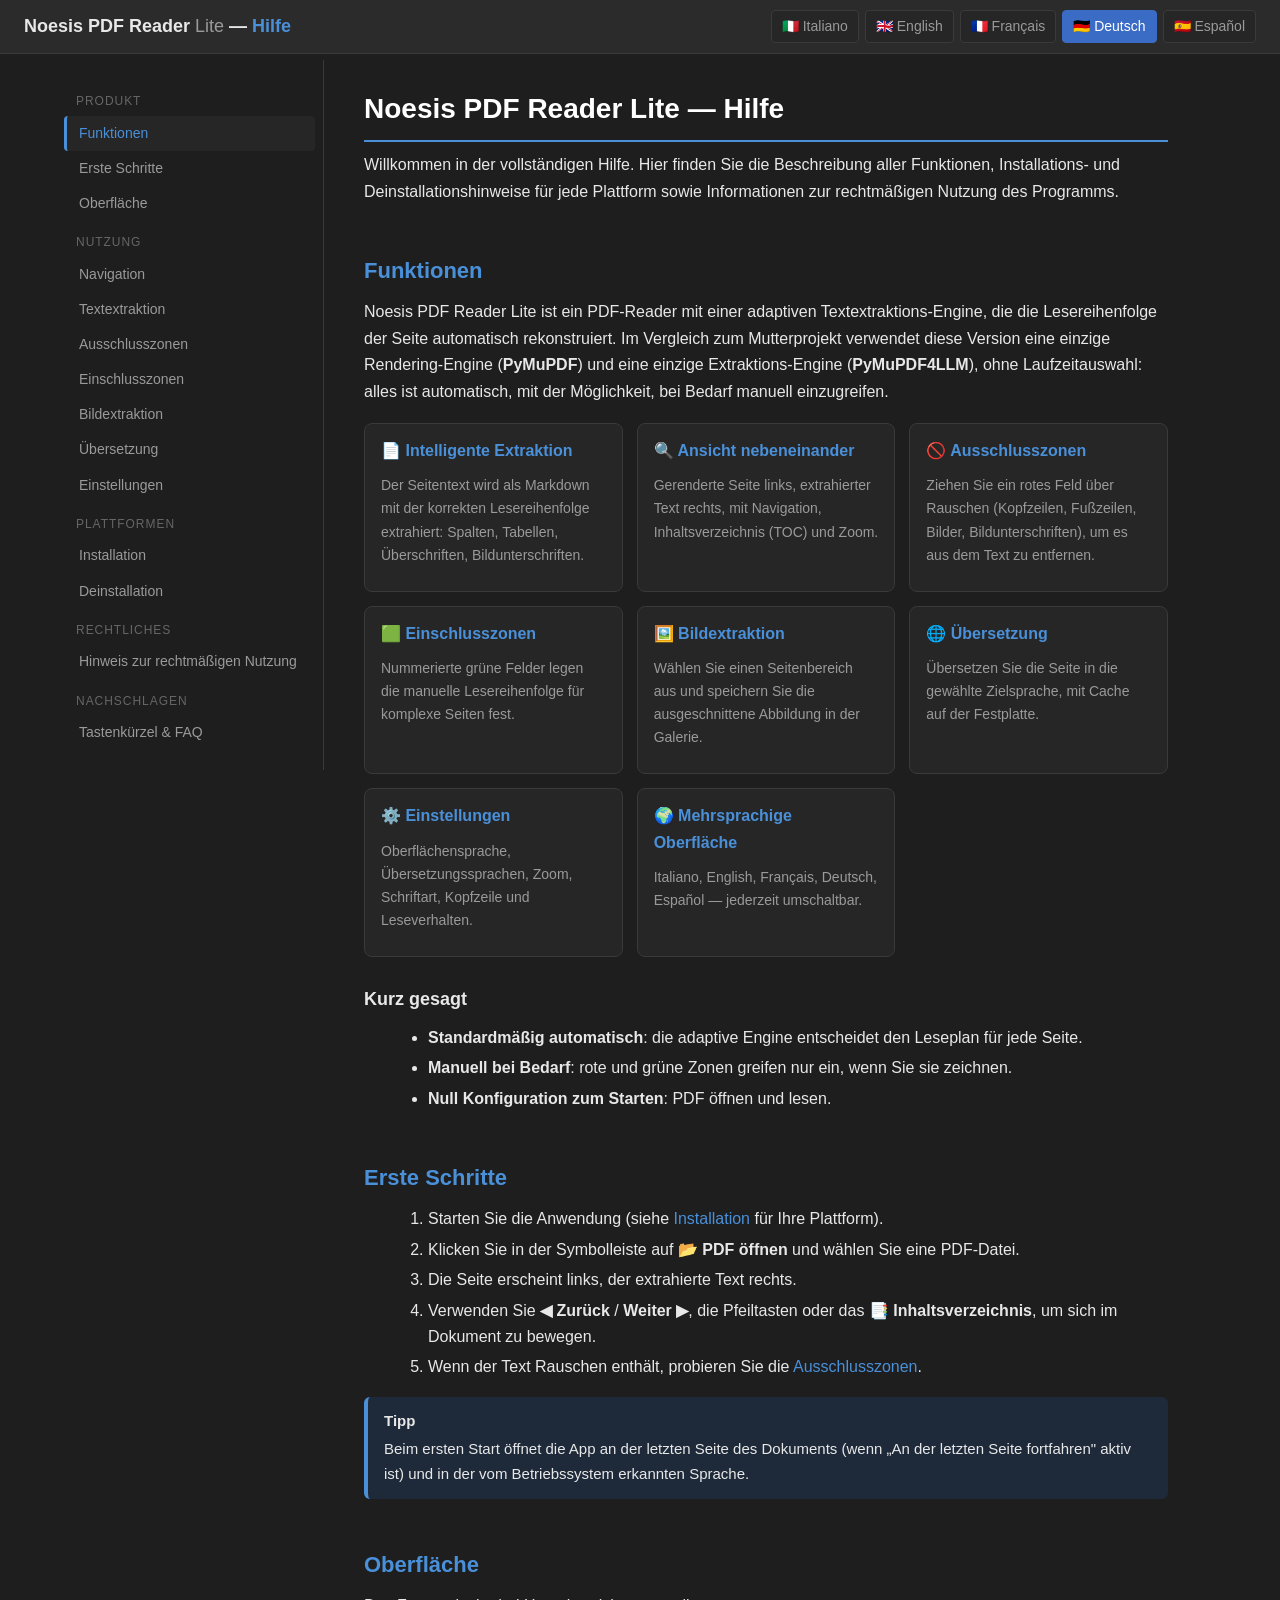
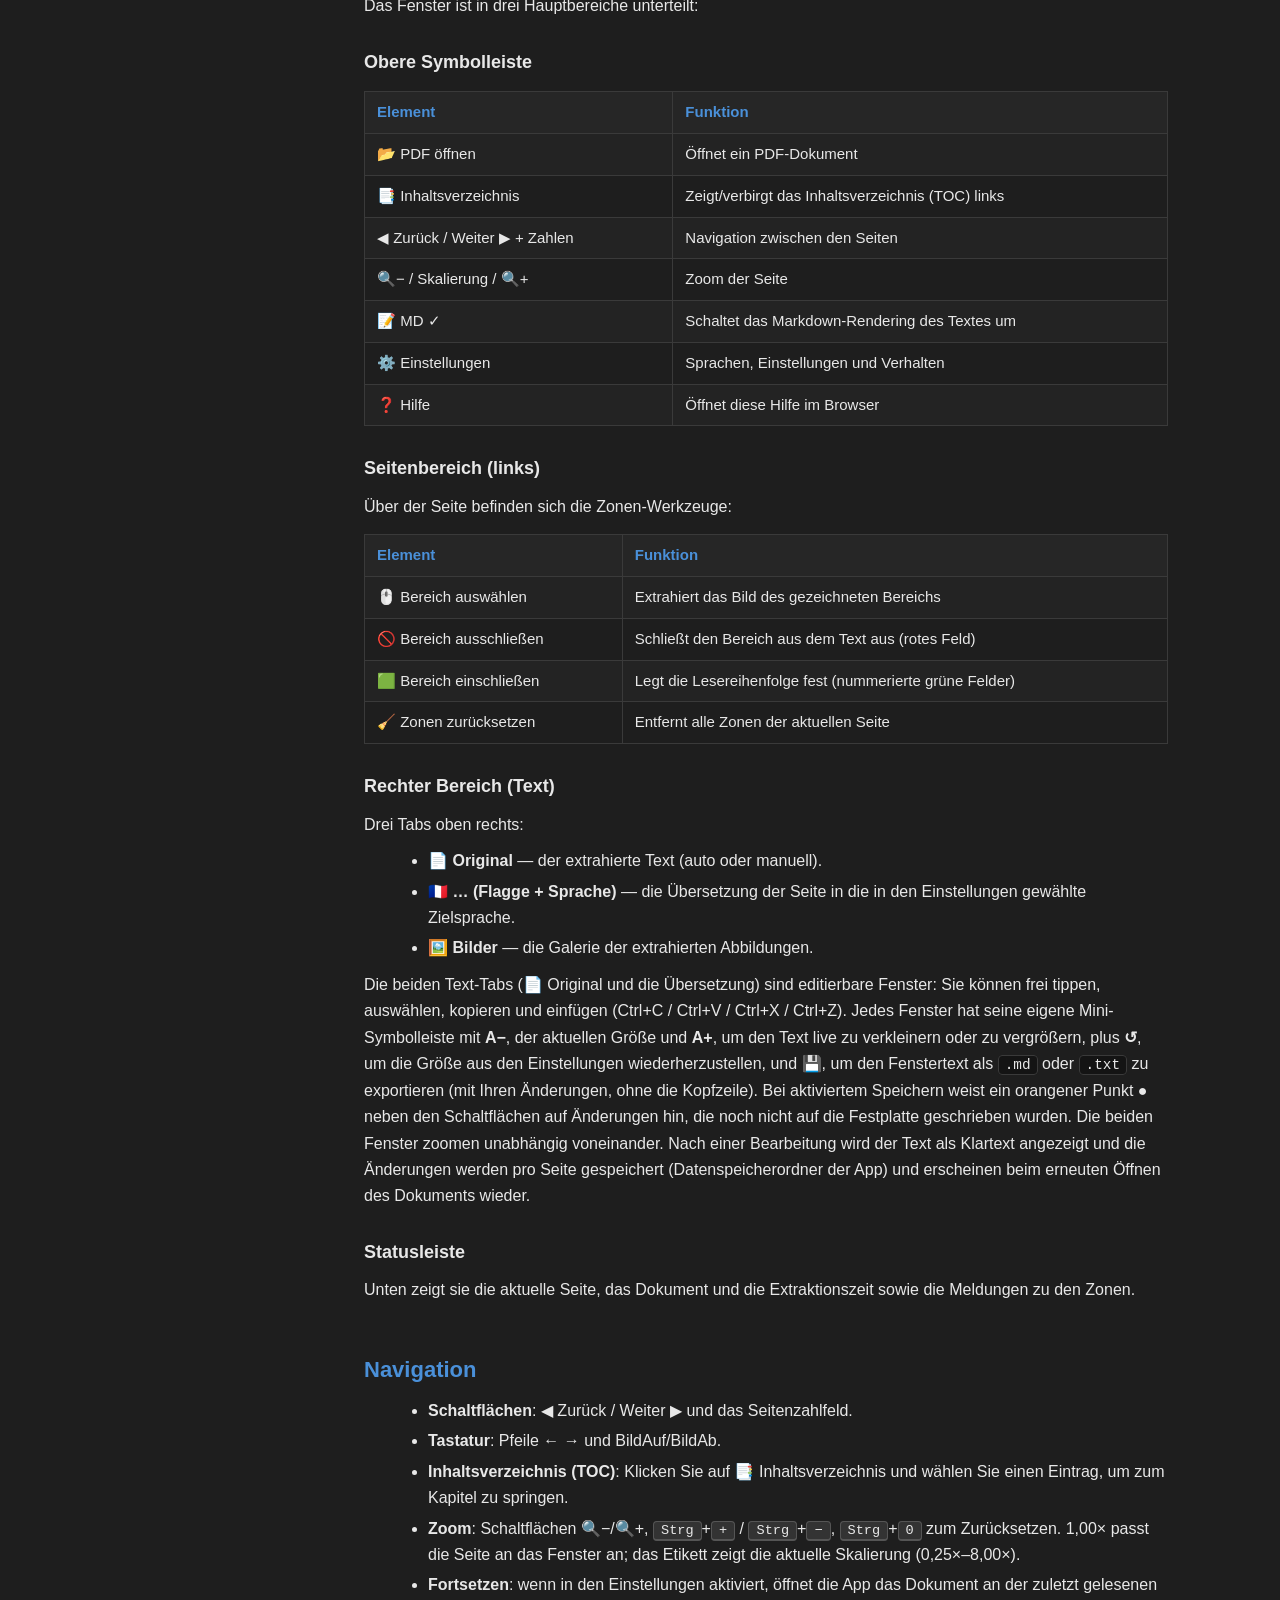
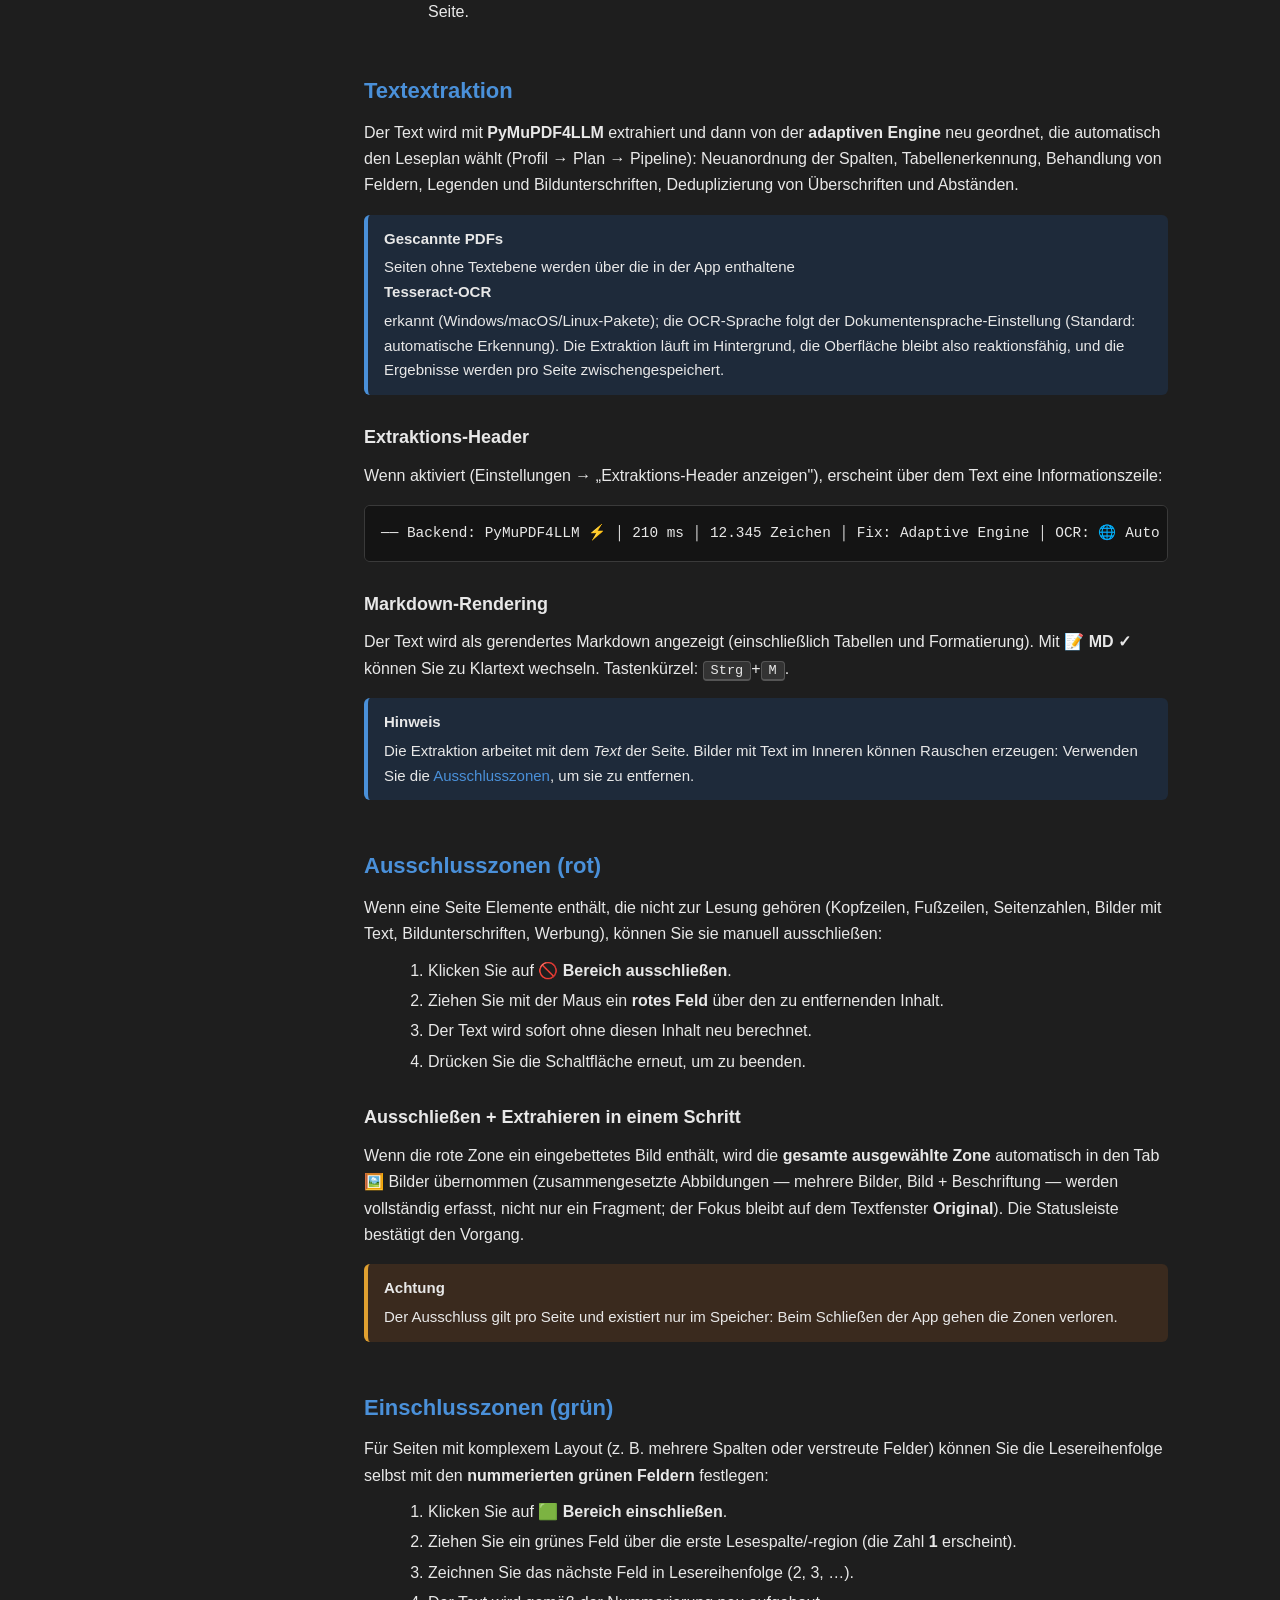
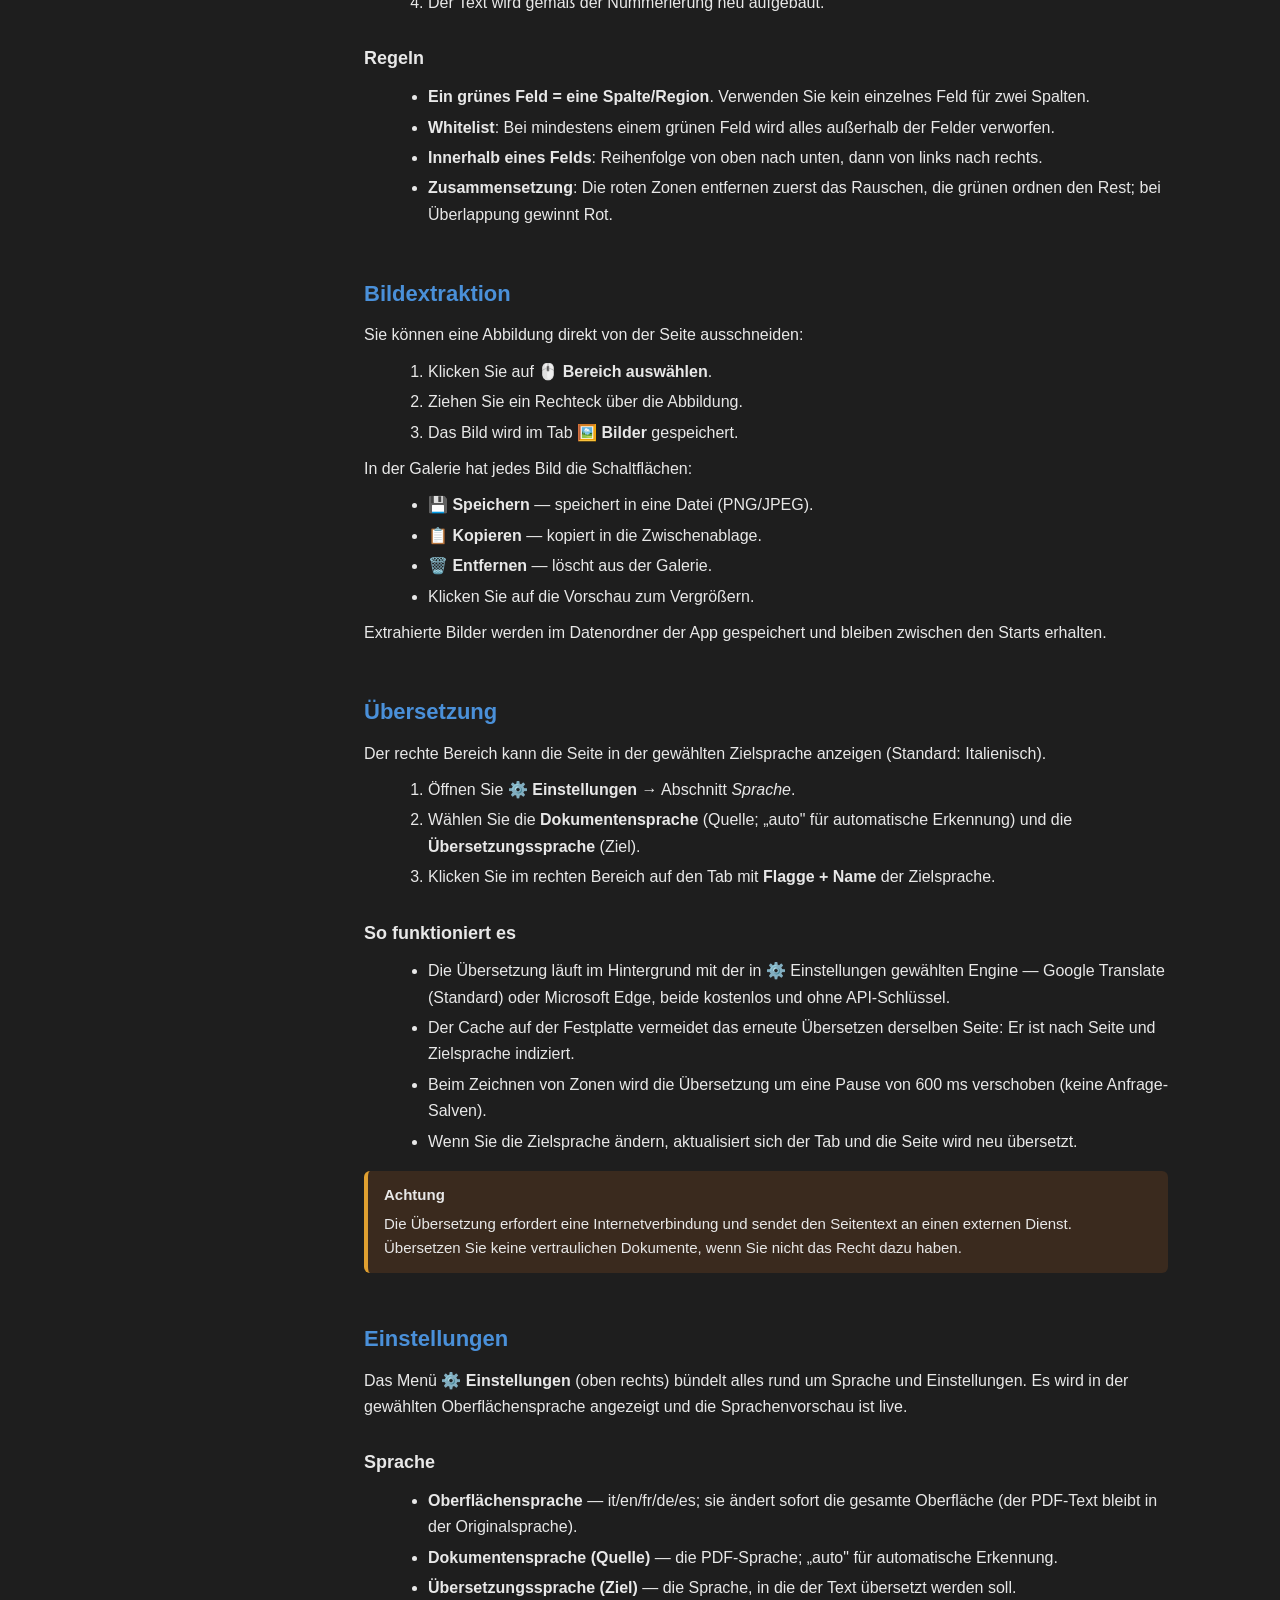
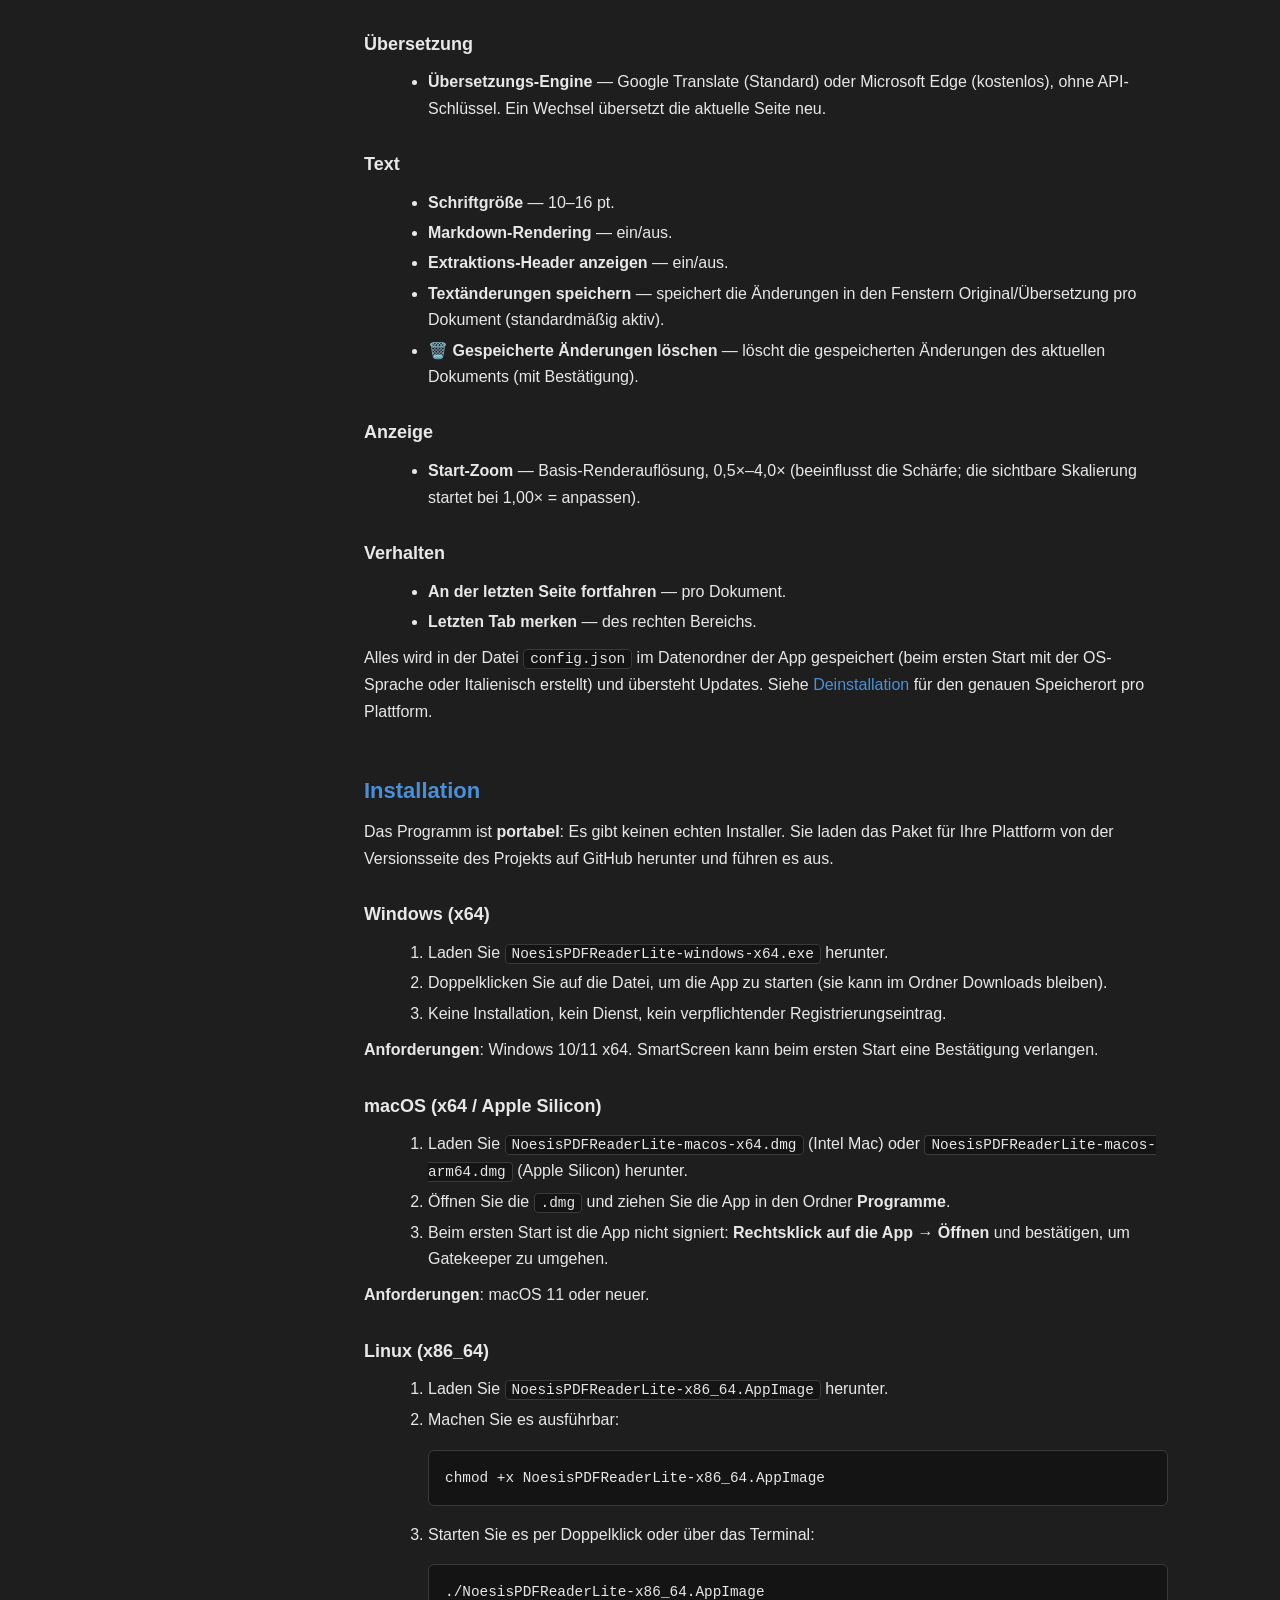
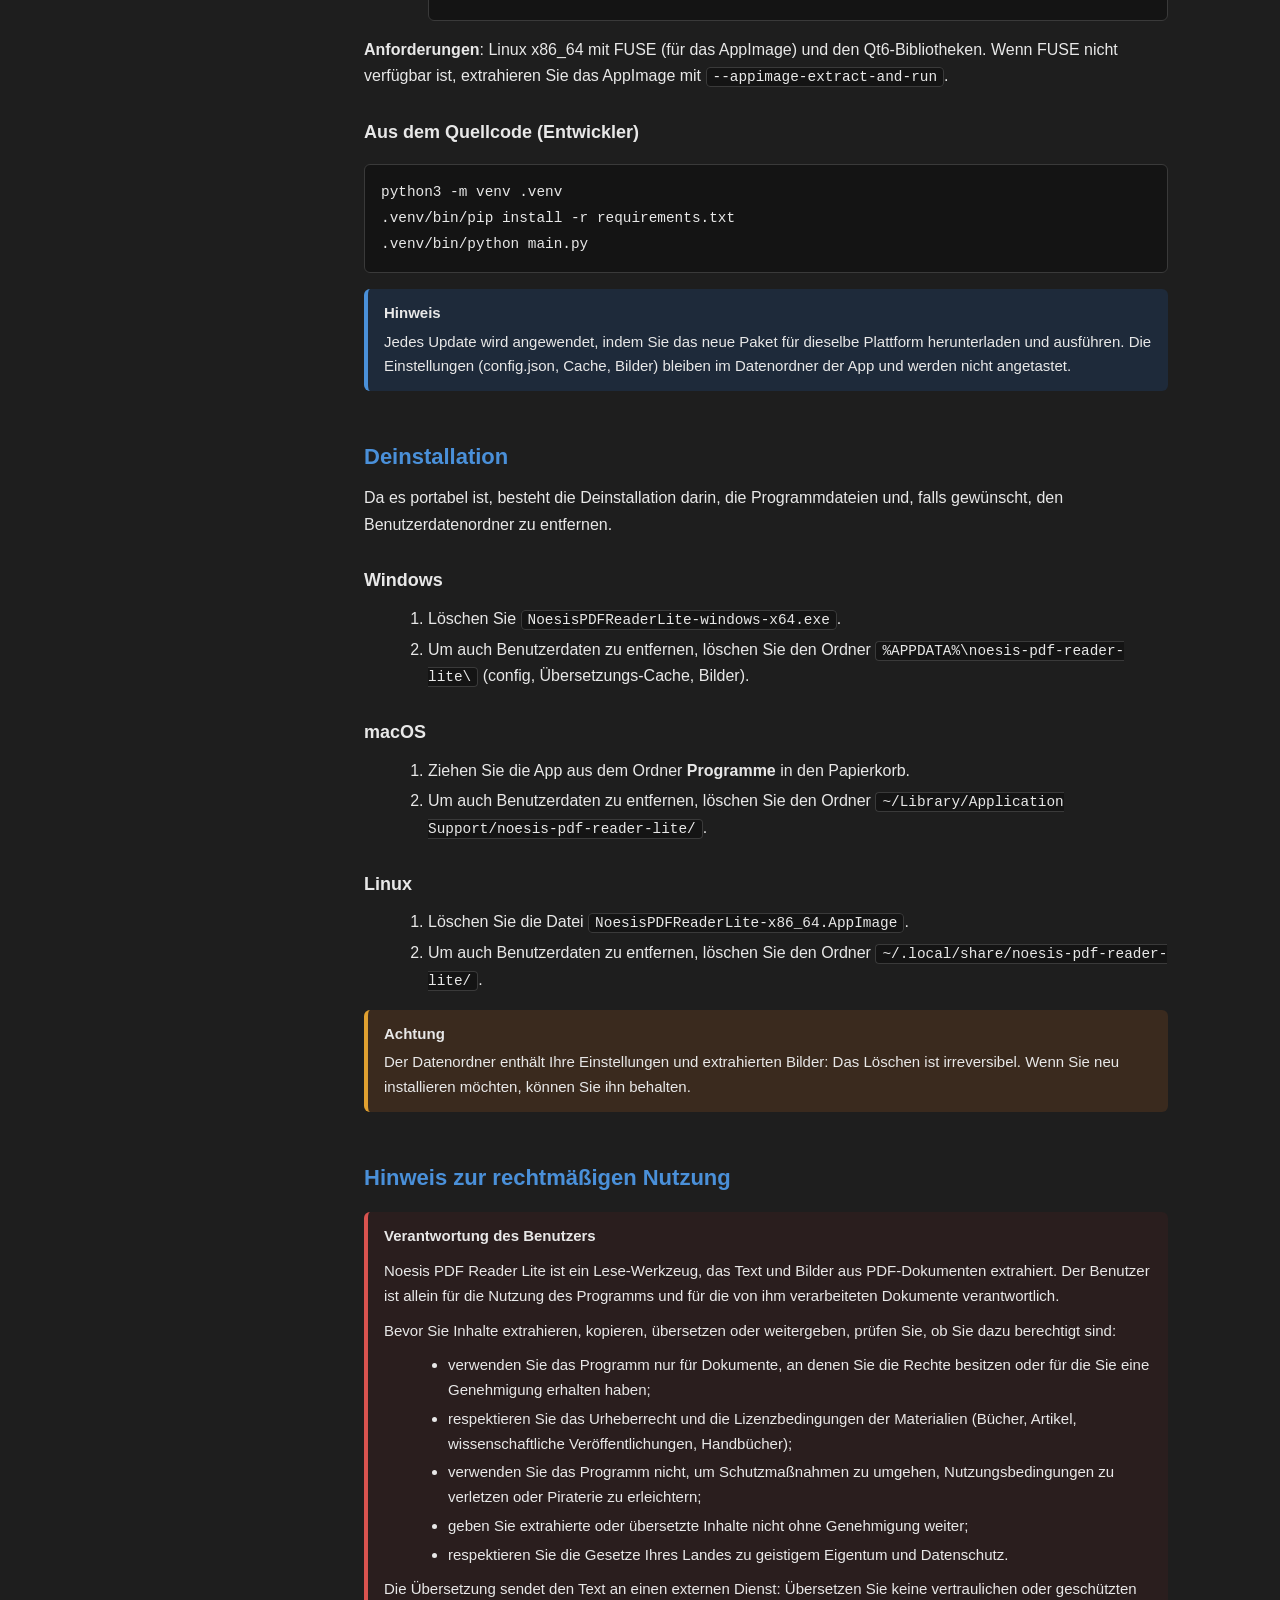
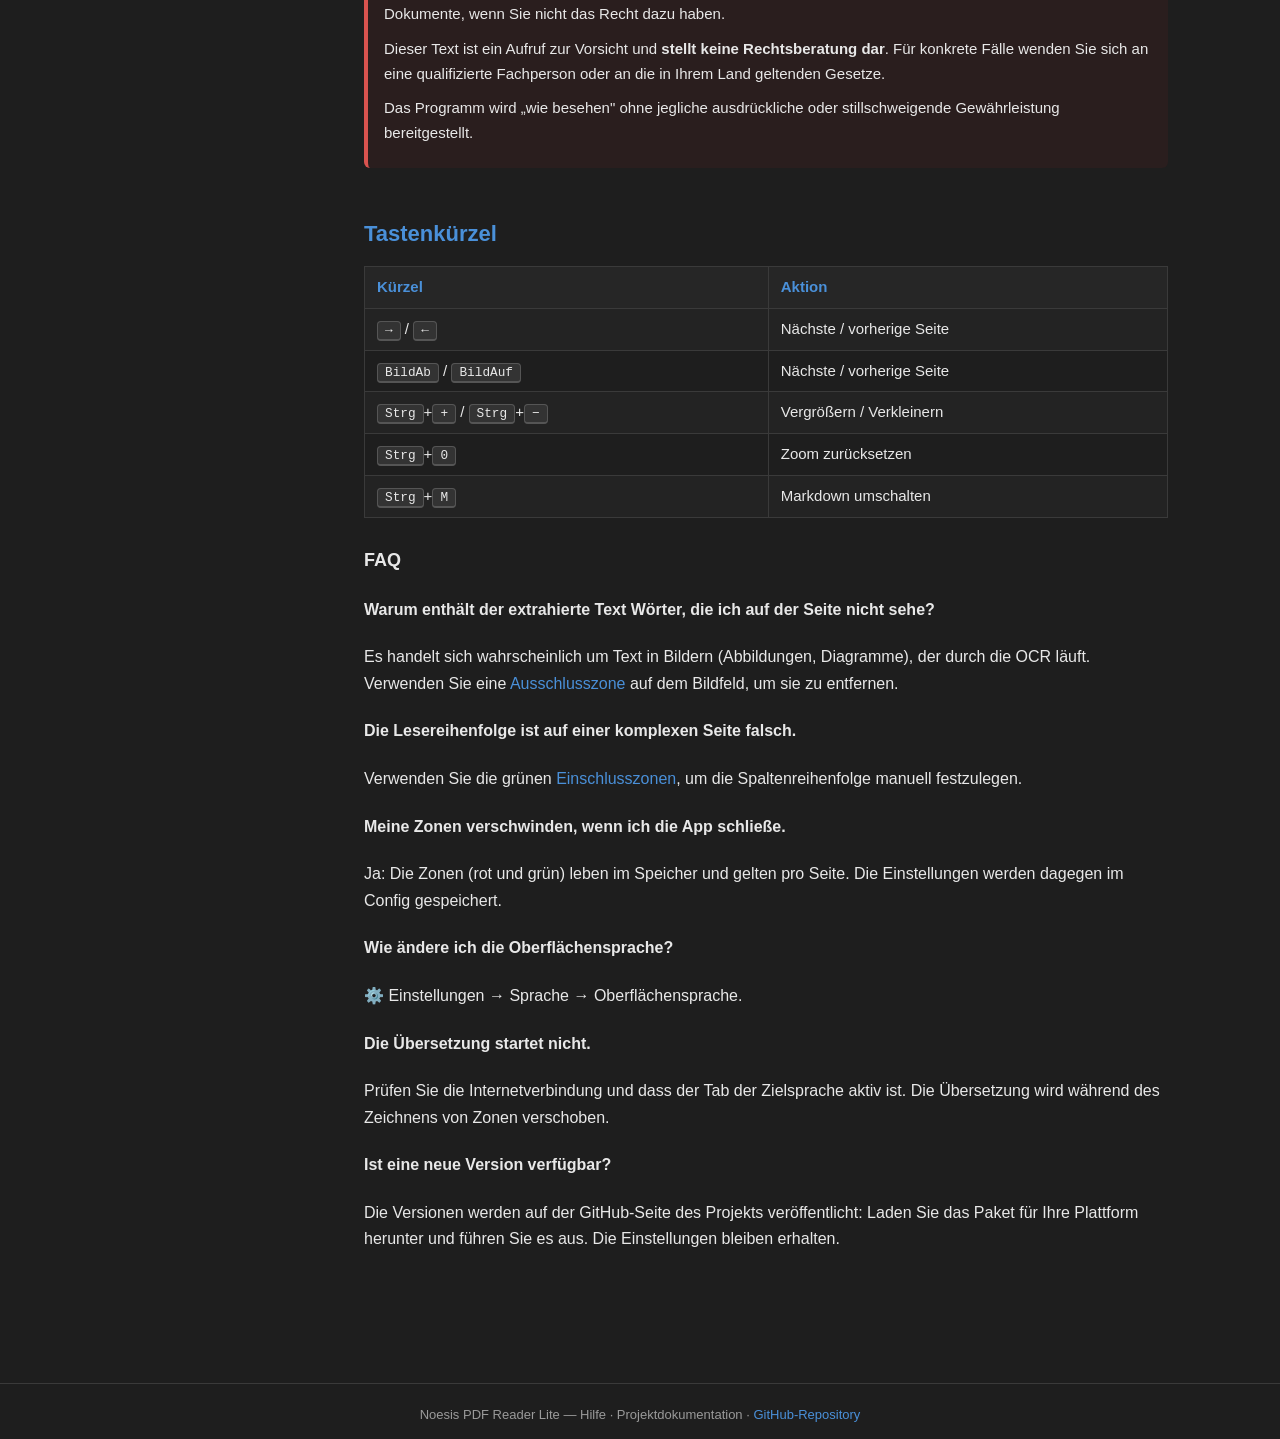
==== docs/help/de/index.html @ e0fb380c "Release 0.23.0: motore Microsoft Edge, OCR Tesseract, finestre editabili, zoom PDF visibile - Motore" ====
<!DOCTYPE html>
<html lang="de">
<head>
  <meta charset="utf-8">
  <meta name="viewport" content="width=device-width, initial-scale=1">
  <title>Hilfe — Noesis PDF Reader Lite</title>
  <link rel="stylesheet" href="../css/help.css">
</head>
<body>

  <header class="topbar">
    <div class="brand">Noesis PDF Reader <span class="lite">Lite</span> — <em>Hilfe</em></div>
    <div class="lang-switch">
      <a href="../it/" lang="it">🇮🇹 Italiano</a>
      <a href="../en/" lang="en">🇬🇧 English</a>
      <a href="../fr/" lang="fr">🇫🇷 Français</a>
      <a href="../de/" class="active" lang="de">🇩🇪 Deutsch</a>
      <a href="../es/" lang="es">🇪🇸 Español</a>
    </div>
  </header>

  <div class="wrap">
    <nav class="sidebar">
      <div class="group-label">Produkt</div>
      <a href="#features">Funktionen</a>
      <a href="#getting-started">Erste Schritte</a>
      <a href="#interface">Oberfläche</a>
      <div class="group-label">Nutzung</div>
      <a href="#navigation">Navigation</a>
      <a href="#extraction">Textextraktion</a>
      <a href="#zones-exclude">Ausschlusszonen</a>
      <a href="#zones-include">Einschlusszonen</a>
      <a href="#images">Bildextraktion</a>
      <a href="#translation">Übersetzung</a>
      <a href="#settings">Einstellungen</a>
      <div class="group-label">Plattformen</div>
      <a href="#install">Installation</a>
      <a href="#uninstall">Deinstallation</a>
      <div class="group-label">Rechtliches</div>
      <a href="#legal">Hinweis zur rechtmäßigen Nutzung</a>
      <div class="group-label">Nachschlagen</div>
      <a href="#shortcuts">Tastenkürzel &amp; FAQ</a>
    </nav>

    <main class="content">
      <h1>Noesis PDF Reader Lite — Hilfe</h1>
      <p>Willkommen in der vollständigen Hilfe. Hier finden Sie die
      Beschreibung aller Funktionen, Installations- und
      Deinstallationshinweise für jede Plattform sowie Informationen zur
      rechtmäßigen Nutzung des Programms.</p>

      <!-- ═══════════════ PRODUKT ═══════════════ -->

      <h2 id="features">Funktionen</h2>
      <p>Noesis PDF Reader Lite ist ein PDF-Reader mit einer adaptiven
      Textextraktions-Engine, die die Lesereihenfolge der Seite automatisch
      rekonstruiert. Im Vergleich zum Mutterprojekt verwendet diese Version
      eine einzige Rendering-Engine (<strong>PyMuPDF</strong>) und eine
      einzige Extraktions-Engine (<strong>PyMuPDF4LLM</strong>), ohne
      Laufzeitauswahl: alles ist automatisch, mit der Möglichkeit, bei Bedarf
      manuell einzugreifen.</p>

      <div class="cards">
        <div class="card"><h4>📄 Intelligente Extraktion</h4><p>Der Seitentext
          wird als Markdown mit der korrekten Lesereihenfolge extrahiert:
          Spalten, Tabellen, Überschriften, Bildunterschriften.</p></div>
        <div class="card"><h4>🔍 Ansicht nebeneinander</h4><p>Gerenderte Seite
          links, extrahierter Text rechts, mit Navigation,
          Inhaltsverzeichnis (TOC) und Zoom.</p></div>
        <div class="card"><h4>🚫 Ausschlusszonen</h4><p>Ziehen Sie ein rotes
          Feld über Rauschen (Kopfzeilen, Fußzeilen, Bilder,
          Bildunterschriften), um es aus dem Text zu entfernen.</p></div>
        <div class="card"><h4>🟩 Einschlusszonen</h4><p>Nummerierte grüne
          Felder legen die manuelle Lesereihenfolge für komplexe Seiten
          fest.</p></div>
        <div class="card"><h4>🖼️ Bildextraktion</h4><p>Wählen Sie einen
          Seitenbereich aus und speichern Sie die ausgeschnittene Abbildung in
          der Galerie.</p></div>
        <div class="card"><h4>🌐 Übersetzung</h4><p>Übersetzen Sie die Seite in
          die gewählte Zielsprache, mit Cache auf der Festplatte.</p></div>
        <div class="card"><h4>⚙️ Einstellungen</h4><p>Oberflächensprache,
          Übersetzungssprachen, Zoom, Schriftart, Kopfzeile und
          Leseverhalten.</p></div>
        <div class="card"><h4>🌍 Mehrsprachige Oberfläche</h4><p>Italiano,
          English, Français, Deutsch, Español — jederzeit umschaltbar.</p></div>
      </div>

      <h3>Kurz gesagt</h3>
      <ul>
        <li><strong>Standardmäßig automatisch</strong>: die adaptive Engine
          entscheidet den Leseplan für jede Seite.</li>
        <li><strong>Manuell bei Bedarf</strong>: rote und grüne Zonen greifen
          nur ein, wenn Sie sie zeichnen.</li>
        <li><strong>Null Konfiguration zum Starten</strong>: PDF öffnen und
          lesen.</li>
      </ul>

      <!-- ═══════════════ ERSTE SCHRITTE ═══════════════ -->

      <h2 id="getting-started">Erste Schritte</h2>
      <ol>
        <li>Starten Sie die Anwendung (siehe <a href="#install">Installation</a>
          für Ihre Plattform).</li>
        <li>Klicken Sie in der Symbolleiste auf <strong>📂 PDF öffnen</strong>
          und wählen Sie eine PDF-Datei.</li>
        <li>Die Seite erscheint links, der extrahierte Text rechts.</li>
        <li>Verwenden Sie <strong>◀ Zurück</strong> / <strong>Weiter ▶</strong>,
          die Pfeiltasten oder das <strong>📑 Inhaltsverzeichnis</strong>, um
          sich im Dokument zu bewegen.</li>
        <li>Wenn der Text Rauschen enthält, probieren Sie die
          <a href="#zones-exclude">Ausschlusszonen</a>.</li>
      </ol>

      <div class="note"><strong>Tipp</strong> Beim ersten Start öffnet die App
        an der letzten Seite des Dokuments (wenn „An der letzten Seite
        fortfahren" aktiv ist) und in der vom Betriebssystem erkannten
        Sprache.</div>

      <!-- ═══════════════ OBERFLÄCHE ═══════════════ -->

      <h2 id="interface">Oberfläche</h2>
      <p>Das Fenster ist in drei Hauptbereiche unterteilt:</p>

      <h3>Obere Symbolleiste</h3>
      <table>
        <tr><th>Element</th><th>Funktion</th></tr>
        <tr><td>📂 PDF öffnen</td><td>Öffnet ein PDF-Dokument</td></tr>
        <tr><td>📑 Inhaltsverzeichnis</td><td>Zeigt/verbirgt das Inhaltsverzeichnis (TOC) links</td></tr>
        <tr><td>◀ Zurück / Weiter ▶ + Zahlen</td><td>Navigation zwischen den Seiten</td></tr>
        <tr><td>🔍− / Skalierung / 🔍+</td><td>Zoom der Seite</td></tr>
        <tr><td>📝 MD ✓</td><td>Schaltet das Markdown-Rendering des Textes um</td></tr>
        <tr><td>⚙️ Einstellungen</td><td>Sprachen, Einstellungen und Verhalten</td></tr>
        <tr><td>❓ Hilfe</td><td>Öffnet diese Hilfe im Browser</td></tr>
      </table>

      <h3>Seitenbereich (links)</h3>
      <p>Über der Seite befinden sich die Zonen-Werkzeuge:</p>
      <table>
        <tr><th>Element</th><th>Funktion</th></tr>
        <tr><td>🖱️ Bereich auswählen</td><td>Extrahiert das Bild des gezeichneten Bereichs</td></tr>
        <tr><td>🚫 Bereich ausschließen</td><td>Schließt den Bereich aus dem Text aus (rotes Feld)</td></tr>
        <tr><td>🟩 Bereich einschließen</td><td>Legt die Lesereihenfolge fest (nummerierte grüne Felder)</td></tr>
        <tr><td>🧹 Zonen zurücksetzen</td><td>Entfernt alle Zonen der aktuellen Seite</td></tr>
      </table>

      <h3>Rechter Bereich (Text)</h3>
      <p>Drei Tabs oben rechts:</p>
      <ul>
        <li><strong>📄 Original</strong> — der extrahierte Text (auto oder manuell).</li>
        <li><strong>🇫🇷 … (Flagge + Sprache)</strong> — die Übersetzung der
          Seite in die in den Einstellungen gewählte Zielsprache.</li>
        <li><strong>🖼️ Bilder</strong> — die Galerie der extrahierten
          Abbildungen.</li>
      </ul>
      <p>Die beiden Text-Tabs (📄 Original und die Übersetzung) sind
      editierbare Fenster: Sie können frei tippen, auswählen, kopieren und
      einfügen (Ctrl+C / Ctrl+V / Ctrl+X / Ctrl+Z). Jedes Fenster hat seine
      eigene Mini-Symbolleiste mit <strong>A−</strong>, der aktuellen Größe
      und <strong>A+</strong>, um den Text live zu verkleinern oder zu
      vergrößern, plus <strong>↺</strong>, um die Größe aus den Einstellungen
      wiederherzustellen, und <strong>💾</strong>, um den Fenstertext als
      <code>.md</code> oder <code>.txt</code> zu exportieren (mit Ihren
      Änderungen, ohne die Kopfzeile). Bei aktiviertem Speichern weist ein
      orangener Punkt <strong>●</strong> neben den Schaltflächen auf
      Änderungen hin, die noch nicht auf die Festplatte geschrieben wurden. Die beiden Fenster zoomen unabhängig voneinander.
      Nach einer Bearbeitung wird der Text als Klartext angezeigt und die
      Änderungen werden pro Seite gespeichert (Datenspeicherordner der App)
      und erscheinen beim erneuten Öffnen des Dokuments wieder.</p>

      <h3>Statusleiste</h3>
      <p>Unten zeigt sie die aktuelle Seite, das Dokument und die
      Extraktionszeit sowie die Meldungen zu den Zonen.</p>

      <!-- ═══════════════ NAVIGATION ═══════════════ -->

      <h2 id="navigation">Navigation</h2>
      <ul>
        <li><strong>Schaltflächen</strong>: ◀ Zurück / Weiter ▶ und das
          Seitenzahlfeld.</li>
        <li><strong>Tastatur</strong>: Pfeile ← → und BildAuf/BildAb.</li>
        <li><strong>Inhaltsverzeichnis (TOC)</strong>: Klicken Sie auf 📑
          Inhaltsverzeichnis und wählen Sie einen Eintrag, um zum Kapitel zu
          springen.</li>
        <li><strong>Zoom</strong>: Schaltflächen 🔍−/🔍+,
          <kbd>Strg</kbd>+<kbd>+</kbd> / <kbd>Strg</kbd>+<kbd>−</kbd>,
          <kbd>Strg</kbd>+<kbd>0</kbd> zum Zurücksetzen. 1,00× passt die
          Seite an das Fenster an; das Etikett zeigt die aktuelle Skalierung
          (0,25×–8,00×).</li>
        <li><strong>Fortsetzen</strong>: wenn in den Einstellungen aktiviert,
          öffnet die App das Dokument an der zuletzt gelesenen Seite.</li>
      </ul>

      <!-- ═══════════════ TEXTEXTRAKTION ═══════════════ -->

      <h2 id="extraction">Textextraktion</h2>
      <p>Der Text wird mit <strong>PyMuPDF4LLM</strong> extrahiert und dann
      von der <strong>adaptiven Engine</strong> neu geordnet, die automatisch
      den Leseplan wählt (Profil → Plan → Pipeline): Neuanordnung der Spalten,
      Tabellenerkennung, Behandlung von Feldern, Legenden und
      Bildunterschriften, Deduplizierung von Überschriften und
      Abständen.</p>

      <div class="note"><strong>Gescannte PDFs</strong> Seiten ohne
        Textebene werden über die in der App enthaltene
        <strong>Tesseract-OCR</strong> erkannt (Windows/macOS/Linux-Pakete);
        die OCR-Sprache folgt der Dokumentensprache-Einstellung (Standard:
        automatische Erkennung). Die Extraktion läuft im Hintergrund, die
        Oberfläche bleibt also reaktionsfähig, und die Ergebnisse werden pro
        Seite zwischengespeichert.</div>

      <h3>Extraktions-Header</h3>
      <p>Wenn aktiviert (Einstellungen → „Extraktions-Header anzeigen"),
      erscheint über dem Text eine Informationszeile:</p>
      <pre><code>── Backend: PyMuPDF4LLM ⚡ │ 210 ms │ 12.345 Zeichen │ Fix: Adaptive Engine │ OCR: 🌐 Auto │ Übers.: Google Translate ──</code></pre>

      <h3>Markdown-Rendering</h3>
      <p>Der Text wird als gerendertes Markdown angezeigt (einschließlich
      Tabellen und Formatierung). Mit <strong>📝 MD ✓</strong> können Sie zu
      Klartext wechseln. Tastenkürzel: <kbd>Strg</kbd>+<kbd>M</kbd>.</p>

      <div class="note"><strong>Hinweis</strong> Die Extraktion arbeitet mit
        dem <em>Text</em> der Seite. Bilder mit Text im Inneren können
        Rauschen erzeugen: Verwenden Sie die
        <a href="#zones-exclude">Ausschlusszonen</a>, um sie zu entfernen.</div>

      <!-- ═══════════════ AUSSCHLUSSZONEN ═══════════════ -->

      <h2 id="zones-exclude">Ausschlusszonen (rot)</h2>
      <p>Wenn eine Seite Elemente enthält, die nicht zur Lesung gehören
      (Kopfzeilen, Fußzeilen, Seitenzahlen, Bilder mit Text,
      Bildunterschriften, Werbung), können Sie sie manuell ausschließen:</p>
      <ol>
        <li>Klicken Sie auf <strong>🚫 Bereich ausschließen</strong>.</li>
        <li>Ziehen Sie mit der Maus ein <strong>rotes Feld</strong> über den
          zu entfernenden Inhalt.</li>
        <li>Der Text wird sofort ohne diesen Inhalt neu berechnet.</li>
        <li>Drücken Sie die Schaltfläche erneut, um zu beenden.</li>
      </ol>

      <h3>Ausschließen + Extrahieren in einem Schritt</h3>
      <p>Wenn die rote Zone ein eingebettetes Bild enthält, wird die
      <strong>gesamte ausgewählte Zone</strong> automatisch in den Tab 🖼️
      Bilder übernommen (zusammengesetzte Abbildungen — mehrere Bilder,
      Bild + Beschriftung — werden vollständig erfasst, nicht nur ein
      Fragment; der Fokus bleibt auf dem Textfenster
      <strong>Original</strong>). Die Statusleiste bestätigt den Vorgang.</p>

      <div class="warning"><strong>Achtung</strong> Der Ausschluss gilt pro
        Seite und existiert nur im Speicher: Beim Schließen der App gehen die
        Zonen verloren.</div>

      <!-- ═══════════════ EINSCHLUSSZONEN ═══════════════ -->

      <h2 id="zones-include">Einschlusszonen (grün)</h2>
      <p>Für Seiten mit komplexem Layout (z. B. mehrere Spalten oder verstreute
      Felder) können Sie die Lesereihenfolge selbst mit den
      <strong>nummerierten grünen Feldern</strong> festlegen:</p>
      <ol>
        <li>Klicken Sie auf <strong>🟩 Bereich einschließen</strong>.</li>
        <li>Ziehen Sie ein grünes Feld über die erste Lesespalte/-region (die
          Zahl <strong>1</strong> erscheint).</li>
        <li>Zeichnen Sie das nächste Feld in Lesereihenfolge (2, 3, …).</li>
        <li>Der Text wird gemäß der Nummerierung neu aufgebaut.</li>
      </ol>

      <h3>Regeln</h3>
      <ul>
        <li><strong>Ein grünes Feld = eine Spalte/Region</strong>. Verwenden
          Sie kein einzelnes Feld für zwei Spalten.</li>
        <li><strong>Whitelist</strong>: Bei mindestens einem grünen Feld wird
          alles außerhalb der Felder verworfen.</li>
        <li><strong>Innerhalb eines Felds</strong>: Reihenfolge von oben nach
          unten, dann von links nach rechts.</li>
        <li><strong>Zusammensetzung</strong>: Die roten Zonen entfernen zuerst
          das Rauschen, die grünen ordnen den Rest; bei Überlappung gewinnt
          Rot.</li>
      </ul>

      <!-- ═══════════════ BILDEXTRAKTION ═══════════════ -->

      <h2 id="images">Bildextraktion</h2>
      <p>Sie können eine Abbildung direkt von der Seite ausschneiden:</p>
      <ol>
        <li>Klicken Sie auf <strong>🖱️ Bereich auswählen</strong>.</li>
        <li>Ziehen Sie ein Rechteck über die Abbildung.</li>
        <li>Das Bild wird im Tab <strong>🖼️ Bilder</strong> gespeichert.</li>
      </ol>
      <p>In der Galerie hat jedes Bild die Schaltflächen:</p>
      <ul>
        <li><strong>💾 Speichern</strong> — speichert in eine Datei (PNG/JPEG).</li>
        <li><strong>📋 Kopieren</strong> — kopiert in die Zwischenablage.</li>
        <li><strong>🗑️ Entfernen</strong> — löscht aus der Galerie.</li>
        <li>Klicken Sie auf die Vorschau zum Vergrößern.</li>
      </ul>
      <p>Extrahierte Bilder werden im Datenordner der App gespeichert und
      bleiben zwischen den Starts erhalten.</p>

      <!-- ═══════════════ ÜBERSETZUNG ═══════════════ -->

      <h2 id="translation">Übersetzung</h2>
      <p>Der rechte Bereich kann die Seite in der gewählten Zielsprache
      anzeigen (Standard: Italienisch).</p>
      <ol>
        <li>Öffnen Sie <strong>⚙️ Einstellungen</strong> → Abschnitt
          <em>Sprache</em>.</li>
        <li>Wählen Sie die <strong>Dokumentensprache</strong> (Quelle; „auto"
          für automatische Erkennung) und die <strong>Übersetzungssprache</strong>
          (Ziel).</li>
        <li>Klicken Sie im rechten Bereich auf den Tab mit <strong>Flagge +
          Name</strong> der Zielsprache.</li>
      </ol>

      <h3>So funktioniert es</h3>
      <ul>
        <li>Die Übersetzung läuft im Hintergrund mit der in ⚙️ Einstellungen
          gewählten Engine — Google Translate (Standard) oder Microsoft Edge,
          beide kostenlos und ohne API-Schlüssel.</li>
        <li>Der Cache auf der Festplatte vermeidet das erneute Übersetzen
          derselben Seite: Er ist nach Seite und Zielsprache indiziert.</li>
        <li>Beim Zeichnen von Zonen wird die Übersetzung um eine Pause von
          600 ms verschoben (keine Anfrage-Salven).</li>
        <li>Wenn Sie die Zielsprache ändern, aktualisiert sich der Tab und die
          Seite wird neu übersetzt.</li>
      </ul>

      <div class="warning"><strong>Achtung</strong> Die Übersetzung erfordert
        eine Internetverbindung und sendet den Seitentext an einen externen
        Dienst. Übersetzen Sie keine vertraulichen Dokumente, wenn Sie nicht
        das Recht dazu haben.</div>

      <!-- ═══════════════ EINSTELLUNGEN ═══════════════ -->

      <h2 id="settings">Einstellungen</h2>
      <p>Das Menü <strong>⚙️ Einstellungen</strong> (oben rechts) bündelt alles
      rund um Sprache und Einstellungen. Es wird in der gewählten
      Oberflächensprache angezeigt und die Sprachenvorschau ist live.</p>

      <h3>Sprache</h3>
      <ul>
        <li><strong>Oberflächensprache</strong> — it/en/fr/de/es; sie ändert
          sofort die gesamte Oberfläche (der PDF-Text bleibt in der
          Originalsprache).</li>
        <li><strong>Dokumentensprache (Quelle)</strong> — die PDF-Sprache;
          „auto" für automatische Erkennung.</li>
        <li><strong>Übersetzungssprache (Ziel)</strong> — die Sprache, in die
          der Text übersetzt werden soll.</li>
      </ul>

      <h3>Übersetzung</h3>
      <ul>
        <li><strong>Übersetzungs-Engine</strong> — Google Translate
          (Standard) oder Microsoft Edge (kostenlos), ohne API-Schlüssel. Ein
          Wechsel übersetzt die aktuelle Seite neu.</li>
      </ul>

      <h3>Text</h3>
      <ul>
        <li><strong>Schriftgröße</strong> — 10–16 pt.</li>
        <li><strong>Markdown-Rendering</strong> — ein/aus.</li>
        <li><strong>Extraktions-Header anzeigen</strong> — ein/aus.</li>
        <li><strong>Textänderungen speichern</strong> — speichert die
          Änderungen in den Fenstern Original/Übersetzung pro Dokument
          (standardmäßig aktiv).</li>
        <li><strong>🗑️ Gespeicherte Änderungen löschen</strong> — löscht die
          gespeicherten Änderungen des aktuellen Dokuments (mit Bestätigung).</li>
      </ul>

      <h3>Anzeige</h3>
      <ul>
        <li><strong>Start-Zoom</strong> — Basis-Renderauflösung, 0,5×–4,0×
          (beeinflusst die Schärfe; die sichtbare Skalierung startet bei
          1,00× = anpassen).</li>
      </ul>

      <h3>Verhalten</h3>
      <ul>
        <li><strong>An der letzten Seite fortfahren</strong> — pro Dokument.</li>
        <li><strong>Letzten Tab merken</strong> — des rechten Bereichs.</li>
      </ul>

      <p>Alles wird in der Datei <code>config.json</code> im Datenordner der
      App gespeichert (beim ersten Start mit der OS-Sprache oder Italienisch
      erstellt) und übersteht Updates. Siehe
      <a href="#uninstall">Deinstallation</a> für den genauen Speicherort pro
      Plattform.</p>

      <!-- ═══════════════ INSTALLATION ═══════════════ -->

      <h2 id="install">Installation</h2>
      <p>Das Programm ist <strong>portabel</strong>: Es gibt keinen echten
      Installer. Sie laden das Paket für Ihre Plattform von der
      Versionsseite des Projekts auf GitHub herunter und führen es aus.</p>

      <h3>Windows (x64)</h3>
      <ol>
        <li>Laden Sie <code>NoesisPDFReaderLite-windows-x64.exe</code>
          herunter.</li>
        <li>Doppelklicken Sie auf die Datei, um die App zu starten (sie kann im
          Ordner Downloads bleiben).</li>
        <li>Keine Installation, kein Dienst, kein verpflichtender
          Registrierungseintrag.</li>
      </ol>
      <p><strong>Anforderungen</strong>: Windows 10/11 x64. SmartScreen kann
      beim ersten Start eine Bestätigung verlangen.</p>

      <h3>macOS (x64 / Apple Silicon)</h3>
      <ol>
        <li>Laden Sie <code>NoesisPDFReaderLite-macos-x64.dmg</code> (Intel
          Mac) oder <code>NoesisPDFReaderLite-macos-arm64.dmg</code> (Apple
          Silicon) herunter.</li>
        <li>Öffnen Sie die <code>.dmg</code> und ziehen Sie die App in den
          Ordner <strong>Programme</strong>.</li>
        <li>Beim ersten Start ist die App nicht signiert:
          <strong>Rechtsklick auf die App → Öffnen</strong> und bestätigen,
          um Gatekeeper zu umgehen.</li>
      </ol>
      <p><strong>Anforderungen</strong>: macOS 11 oder neuer.</p>

      <h3>Linux (x86_64)</h3>
      <ol>
        <li>Laden Sie <code>NoesisPDFReaderLite-x86_64.AppImage</code>
          herunter.</li>
        <li>Machen Sie es ausführbar:
          <pre><code>chmod +x NoesisPDFReaderLite-x86_64.AppImage</code></pre></li>
        <li>Starten Sie es per Doppelklick oder über das Terminal:
          <pre><code>./NoesisPDFReaderLite-x86_64.AppImage</code></pre></li>
      </ol>
      <p><strong>Anforderungen</strong>: Linux x86_64 mit FUSE (für das
      AppImage) und den Qt6-Bibliotheken. Wenn FUSE nicht verfügbar ist,
      extrahieren Sie das AppImage mit
      <code>--appimage-extract-and-run</code>.</p>

      <h3>Aus dem Quellcode (Entwickler)</h3>
      <pre><code>python3 -m venv .venv
.venv/bin/pip install -r requirements.txt
.venv/bin/python main.py</code></pre>

      <div class="note"><strong>Hinweis</strong> Jedes Update wird
        angewendet, indem Sie das neue Paket für dieselbe Plattform
        herunterladen und ausführen. Die Einstellungen (config.json, Cache,
        Bilder) bleiben im Datenordner der App und werden nicht
        angetastet.</div>

      <!-- ═══════════════ DEINSTALLATION ═══════════════ -->

      <h2 id="uninstall">Deinstallation</h2>
      <p>Da es portabel ist, besteht die Deinstallation darin, die
      Programmdateien und, falls gewünscht, den Benutzerdatenordner zu
      entfernen.</p>

      <h3>Windows</h3>
      <ol>
        <li>Löschen Sie <code>NoesisPDFReaderLite-windows-x64.exe</code>.</li>
        <li>Um auch Benutzerdaten zu entfernen, löschen Sie den Ordner
          <code>%APPDATA%\noesis-pdf-reader-lite\</code> (config,
          Übersetzungs-Cache, Bilder).</li>
      </ol>

      <h3>macOS</h3>
      <ol>
        <li>Ziehen Sie die App aus dem Ordner <strong>Programme</strong> in
          den Papierkorb.</li>
        <li>Um auch Benutzerdaten zu entfernen, löschen Sie den Ordner
          <code>~/Library/Application Support/noesis-pdf-reader-lite/</code>.</li>
      </ol>

      <h3>Linux</h3>
      <ol>
        <li>Löschen Sie die Datei
          <code>NoesisPDFReaderLite-x86_64.AppImage</code>.</li>
        <li>Um auch Benutzerdaten zu entfernen, löschen Sie den Ordner
          <code>~/.local/share/noesis-pdf-reader-lite/</code>.</li>
      </ol>

      <div class="warning"><strong>Achtung</strong> Der Datenordner enthält
        Ihre Einstellungen und extrahierten Bilder: Das Löschen ist
        irreversibel. Wenn Sie neu installieren möchten, können Sie ihn
        behalten.</div>

      <!-- ═══════════════ HINWEIS ZUR RECHTMÄSSIGEN NUTZUNG ═══════════════ -->

      <h2 id="legal">Hinweis zur rechtmäßigen Nutzung</h2>
      <div class="legal">
        <strong>Verantwortung des Benutzers</strong>
        <p>Noesis PDF Reader Lite ist ein Lese-Werkzeug, das Text und Bilder
        aus PDF-Dokumenten extrahiert. Der Benutzer ist allein für die Nutzung
        des Programms und für die von ihm verarbeiteten Dokumente
        verantwortlich.</p>
        <p>Bevor Sie Inhalte extrahieren, kopieren, übersetzen oder
        weitergeben, prüfen Sie, ob Sie dazu berechtigt sind:</p>
        <ul>
          <li>verwenden Sie das Programm nur für Dokumente, an denen Sie die
            Rechte besitzen oder für die Sie eine Genehmigung erhalten
            haben;</li>
          <li>respektieren Sie das Urheberrecht und die Lizenzbedingungen der
            Materialien (Bücher, Artikel, wissenschaftliche Veröffentlichungen,
            Handbücher);</li>
          <li>verwenden Sie das Programm nicht, um Schutzmaßnahmen zu
            umgehen, Nutzungsbedingungen zu verletzen oder Piraterie zu
            erleichtern;</li>
          <li>geben Sie extrahierte oder übersetzte Inhalte nicht ohne
            Genehmigung weiter;</li>
          <li>respektieren Sie die Gesetze Ihres Landes zu geistigem Eigentum
            und Datenschutz.</li>
        </ul>
        <p>Die Übersetzung sendet den Text an einen externen Dienst:
        Übersetzen Sie keine vertraulichen oder geschützten Dokumente, wenn
        Sie nicht das Recht dazu haben.</p>
        <p>Dieser Text ist ein Aufruf zur Vorsicht und <strong>stellt keine
        Rechtsberatung dar</strong>. Für konkrete Fälle wenden Sie sich an
        eine qualifizierte Fachperson oder an die in Ihrem Land geltenden
        Gesetze.</p>
        <p>Das Programm wird „wie besehen" ohne jegliche ausdrückliche oder
        stillschweigende Gewährleistung bereitgestellt.</p>
      </div>

      <!-- ═══════════════ TASTENKÜRZEL & FAQ ═══════════════ -->

      <h2 id="shortcuts">Tastenkürzel</h2>
      <table>
        <tr><th>Kürzel</th><th>Aktion</th></tr>
        <tr><td><kbd>→</kbd> / <kbd>←</kbd></td><td>Nächste / vorherige Seite</td></tr>
        <tr><td><kbd>BildAb</kbd> / <kbd>BildAuf</kbd></td><td>Nächste / vorherige Seite</td></tr>
        <tr><td><kbd>Strg</kbd>+<kbd>+</kbd> / <kbd>Strg</kbd>+<kbd>−</kbd></td><td>Vergrößern / Verkleinern</td></tr>
        <tr><td><kbd>Strg</kbd>+<kbd>0</kbd></td><td>Zoom zurücksetzen</td></tr>
        <tr><td><kbd>Strg</kbd>+<kbd>M</kbd></td><td>Markdown umschalten</td></tr>
      </table>

      <h3>FAQ</h3>
      <h4>Warum enthält der extrahierte Text Wörter, die ich auf der Seite nicht sehe?</h4>
      <p>Es handelt sich wahrscheinlich um Text in Bildern (Abbildungen,
      Diagramme), der durch die OCR läuft. Verwenden Sie eine
      <a href="#zones-exclude">Ausschlusszone</a> auf dem Bildfeld, um sie zu
      entfernen.</p>

      <h4>Die Lesereihenfolge ist auf einer komplexen Seite falsch.</h4>
      <p>Verwenden Sie die grünen <a href="#zones-include">Einschlusszonen</a>,
      um die Spaltenreihenfolge manuell festzulegen.</p>

      <h4>Meine Zonen verschwinden, wenn ich die App schließe.</h4>
      <p>Ja: Die Zonen (rot und grün) leben im Speicher und gelten pro Seite.
      Die Einstellungen werden dagegen im Config gespeichert.</p>

      <h4>Wie ändere ich die Oberflächensprache?</h4>
      <p>⚙️ Einstellungen → Sprache → Oberflächensprache.</p>

      <h4>Die Übersetzung startet nicht.</h4>
      <p>Prüfen Sie die Internetverbindung und dass der Tab der Zielsprache
      aktiv ist. Die Übersetzung wird während des Zeichnens von Zonen
      verschoben.</p>

      <h4>Ist eine neue Version verfügbar?</h4>
      <p>Die Versionen werden auf der GitHub-Seite des Projekts veröffentlicht:
      Laden Sie das Paket für Ihre Plattform herunter und führen Sie es aus.
      Die Einstellungen bleiben erhalten.</p>
    </main>
  </div>

  <footer>
    Noesis PDF Reader Lite — Hilfe · Projektdokumentation ·
    <a href="https://github.com/vigliafg/noesis-pdf-reader-lite">GitHub-Repository</a>
  </footer>

  <script src="../js/help.js"></script>
</body>
</html>
---- docs/help/css/help.css ----
/* Noesis PDF Reader Lite — help site stylesheet (dark, matches the app) */

:root {
  --bg: #1e1e1e;
  --bg-panel: #262626;
  --bg-sidebar: #2b2b2b;
  --border: #3a3a3a;
  --text: #e8e8e8;
  --text-dim: #9a9a9a;
  --accent: #4a90d9;
  --accent-strong: #3a6bc5;
  --green: #4caf50;
  --red: #d9534f;
  --code-bg: #141414;
  --kbd-bg: #333;
}

* { box-sizing: border-box; }

html { scroll-behavior: smooth; }

body {
  margin: 0;
  font-family: 'Segoe UI', -apple-system, BlinkMacSystemFont, Roboto, sans-serif;
  background: var(--bg);
  color: var(--text);
  line-height: 1.65;
  font-size: 16px;
}

a { color: var(--accent); text-decoration: none; }
a:hover { text-decoration: underline; }

/* ── top bar ─────────────────────────────────────────── */

.topbar {
  position: sticky;
  top: 0;
  z-index: 10;
  display: flex;
  align-items: center;
  justify-content: space-between;
  gap: 12px;
  flex-wrap: wrap;
  padding: 10px 24px;
  background: var(--bg-sidebar);
  border-bottom: 1px solid var(--border);
}

.topbar .brand {
  font-size: 18px;
  font-weight: 600;
  color: var(--text);
}
.topbar .brand .lite { color: var(--text-dim); font-weight: 400; }
.topbar .brand em { font-style: normal; color: var(--accent); }

.lang-switch { display: flex; gap: 6px; }

.lang-switch a {
  padding: 4px 10px;
  border: 1px solid var(--border);
  border-radius: 4px;
  color: var(--text-dim);
  font-size: 14px;
  background: var(--bg-panel);
}
.lang-switch a:hover { border-color: var(--accent); color: var(--text); text-decoration: none; }
.lang-switch a.active {
  background: var(--accent-strong);
  border-color: var(--accent-strong);
  color: #fff;
}

/* ── layout ──────────────────────────────────────────── */

.wrap {
  display: flex;
  max-width: 1200px;
  margin: 0 auto;
  padding: 0 24px;
}

nav.sidebar {
  flex: 0 0 260px;
  position: sticky;
  top: 60px;
  align-self: flex-start;
  max-height: calc(100vh - 80px);
  overflow-y: auto;
  padding: 20px 8px 20px 0;
  border-right: 1px solid var(--border);
  margin-right: 32px;
}

nav.sidebar a {
  display: block;
  padding: 6px 12px;
  border-radius: 4px;
  color: var(--text-dim);
  font-size: 14px;
  border-left: 3px solid transparent;
}
nav.sidebar a:hover { background: var(--bg-panel); color: var(--text); text-decoration: none; }
nav.sidebar a.active {
  background: var(--bg-panel);
  color: var(--accent);
  border-left-color: var(--accent);
}

nav.sidebar .group-label {
  padding: 12px 12px 4px;
  font-size: 12px;
  text-transform: uppercase;
  letter-spacing: 0.08em;
  color: #666;
}

main.content {
  flex: 1 1 auto;
  min-width: 0;
  padding: 24px 8px 80px;
  max-width: 820px;
}

/* ── content ─────────────────────────────────────────── */

main.content h1 {
  font-size: 28px;
  margin: 8px 0 4px;
  color: #fff;
  border-bottom: 2px solid var(--accent);
  padding-bottom: 8px;
}

main.content h2 {
  font-size: 22px;
  margin: 48px 0 8px;
  color: var(--accent);
  scroll-margin-top: 72px;
}

main.content h3 {
  font-size: 18px;
  margin: 28px 0 6px;
  color: var(--text);
}

main.content p { margin: 10px 0; }

main.content ul, main.content ol { margin: 10px 0 10px 24px; }
main.content li { margin: 4px 0; }

main.content code {
  background: var(--code-bg);
  border: 1px solid var(--border);
  border-radius: 4px;
  padding: 1px 6px;
  font-size: 0.9em;
  font-family: 'Cascadia Code', Consolas, monospace;
}

main.content pre {
  background: var(--code-bg);
  border: 1px solid var(--border);
  border-radius: 6px;
  padding: 14px 16px;
  overflow-x: auto;
}
main.content pre code { background: none; border: none; padding: 0; }

kbd {
  background: var(--kbd-bg);
  border: 1px solid #555;
  border-bottom-width: 2px;
  border-radius: 4px;
  padding: 1px 7px;
  font-size: 0.85em;
  font-family: 'Cascadia Code', Consolas, monospace;
}

/* callouts */
.note, .warning, .legal {
  border-radius: 6px;
  padding: 12px 16px;
  margin: 16px 0;
  font-size: 15px;
}
.note { background: #1e2a3a; border-left: 4px solid var(--accent); }
.warning { background: #3a2a1e; border-left: 4px solid #e0a030; }
.legal { background: #2a1e1e; border-left: 4px solid var(--red); }

.note > strong, .warning > strong, .legal > strong { display: block; margin-bottom: 4px; }

/* tables */
main.content table {
  border-collapse: collapse;
  width: 100%;
  margin: 14px 0;
  font-size: 15px;
}
main.content th, main.content td {
  border: 1px solid var(--border);
  padding: 8px 12px;
  text-align: left;
}
main.content th { background: var(--bg-panel); color: var(--accent); }
main.content tr:nth-child(even) td { background: #232323; }

/* feature cards */
.cards { display: grid; grid-template-columns: repeat(auto-fit, minmax(220px, 1fr)); gap: 14px; margin: 18px 0; }
.card {
  background: var(--bg-panel);
  border: 1px solid var(--border);
  border-radius: 8px;
  padding: 14px 16px;
}
.card h4 { margin: 0 0 6px; color: var(--accent); font-size: 16px; }
.card p { margin: 0; font-size: 14px; color: var(--text-dim); }

/* footer */
footer {
  border-top: 1px solid var(--border);
  margin-top: 40px;
  padding: 20px 24px;
  color: var(--text-dim);
  font-size: 13px;
  text-align: center;
}

/* responsive */
@media (max-width: 900px) {
  .wrap { flex-direction: column; padding: 0 16px; }
  nav.sidebar {
    position: static;
    flex: none;
    max-height: none;
    border-right: none;
    border-bottom: 1px solid var(--border);
    margin-right: 0;
    display: flex;
    flex-wrap: wrap;
    gap: 2px;
    padding: 8px 0;
  }
  nav.sidebar a { border-left: none; }
  nav.sidebar .group-label { display: none; }
  main.content { padding: 16px 0 60px; }
}
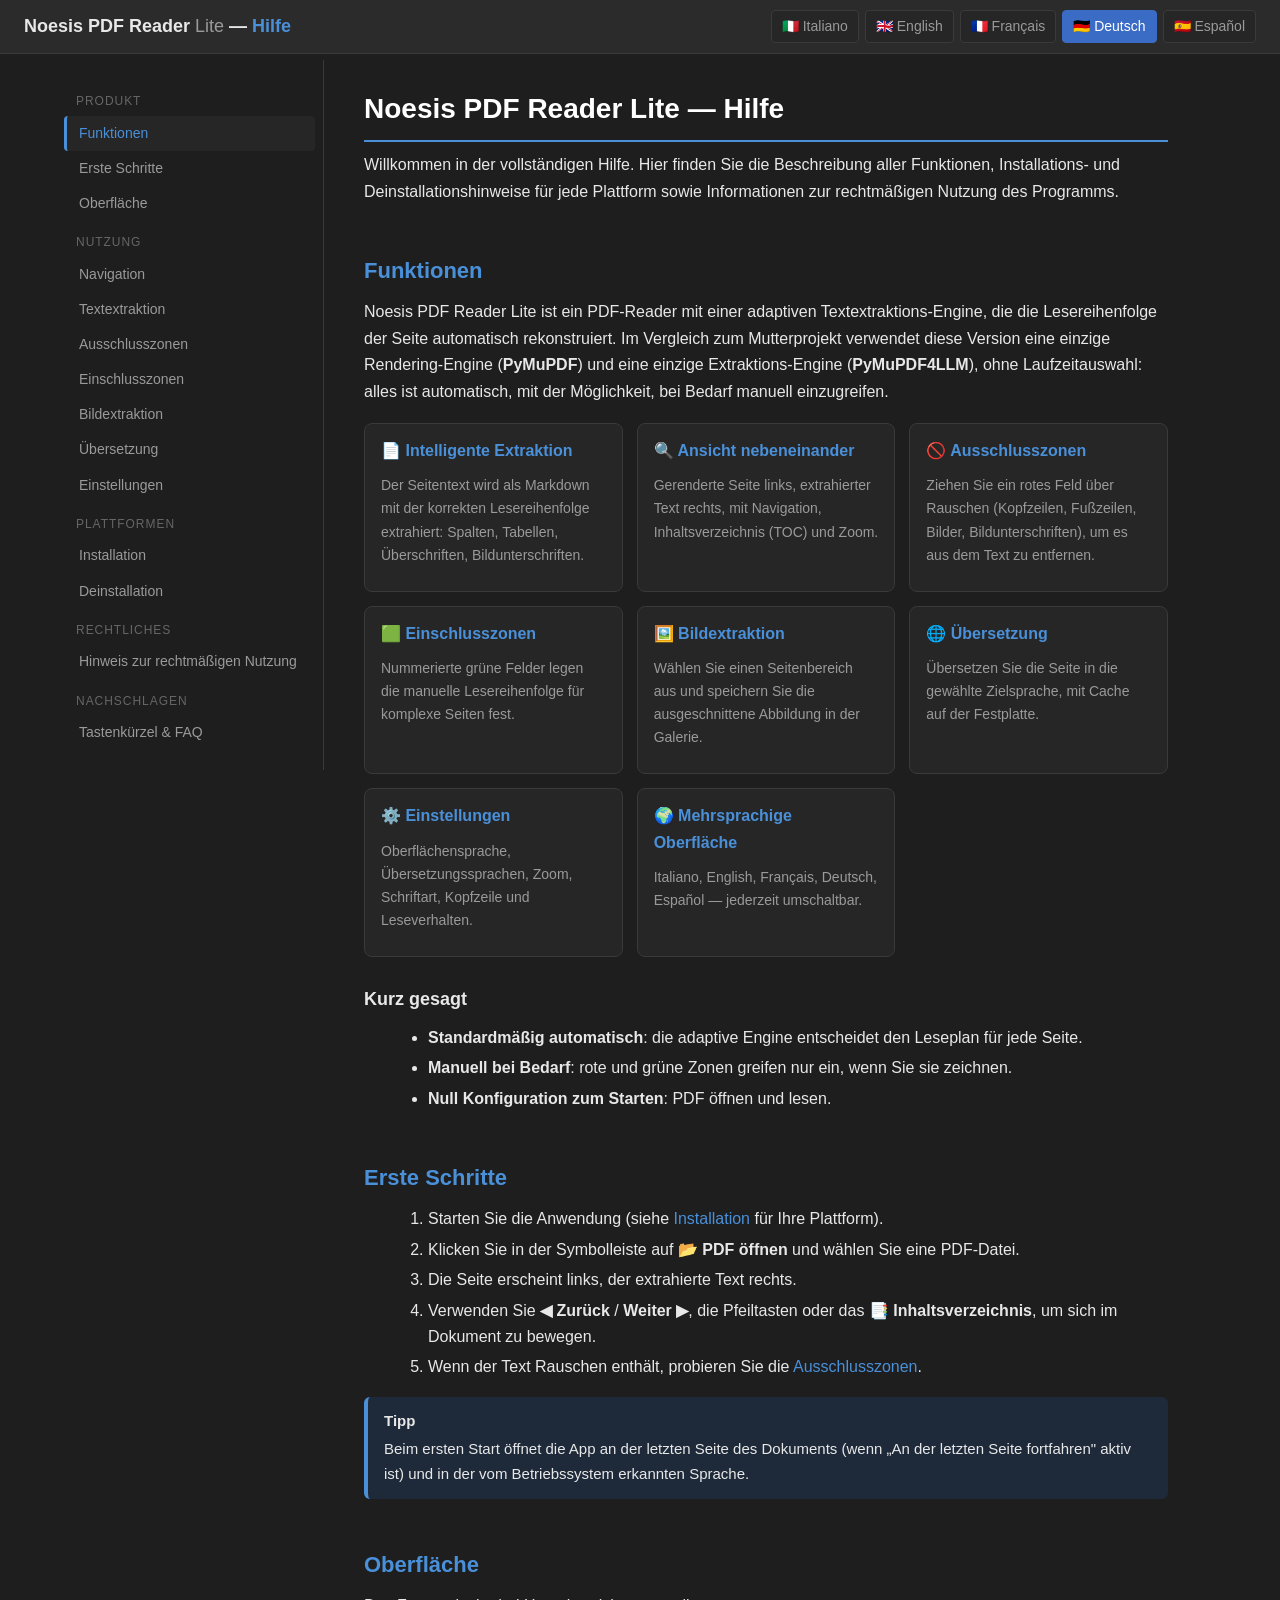
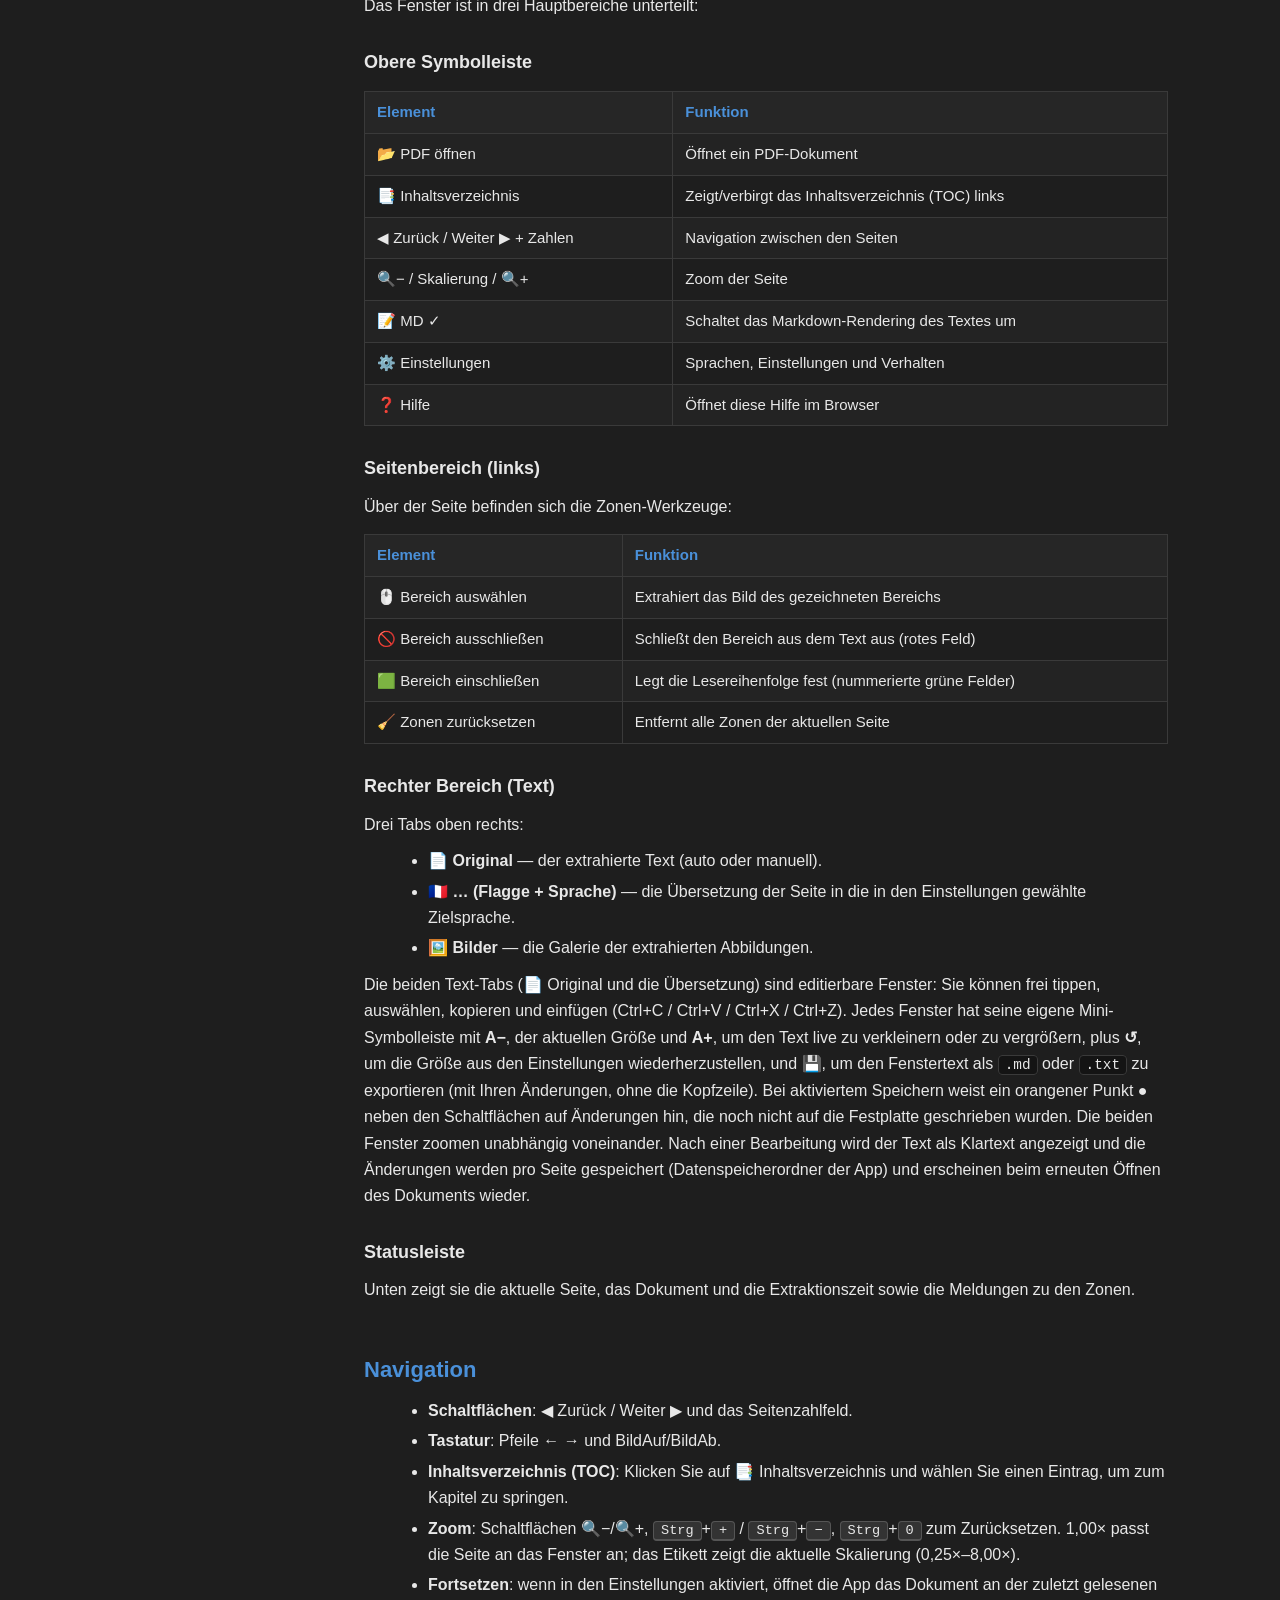
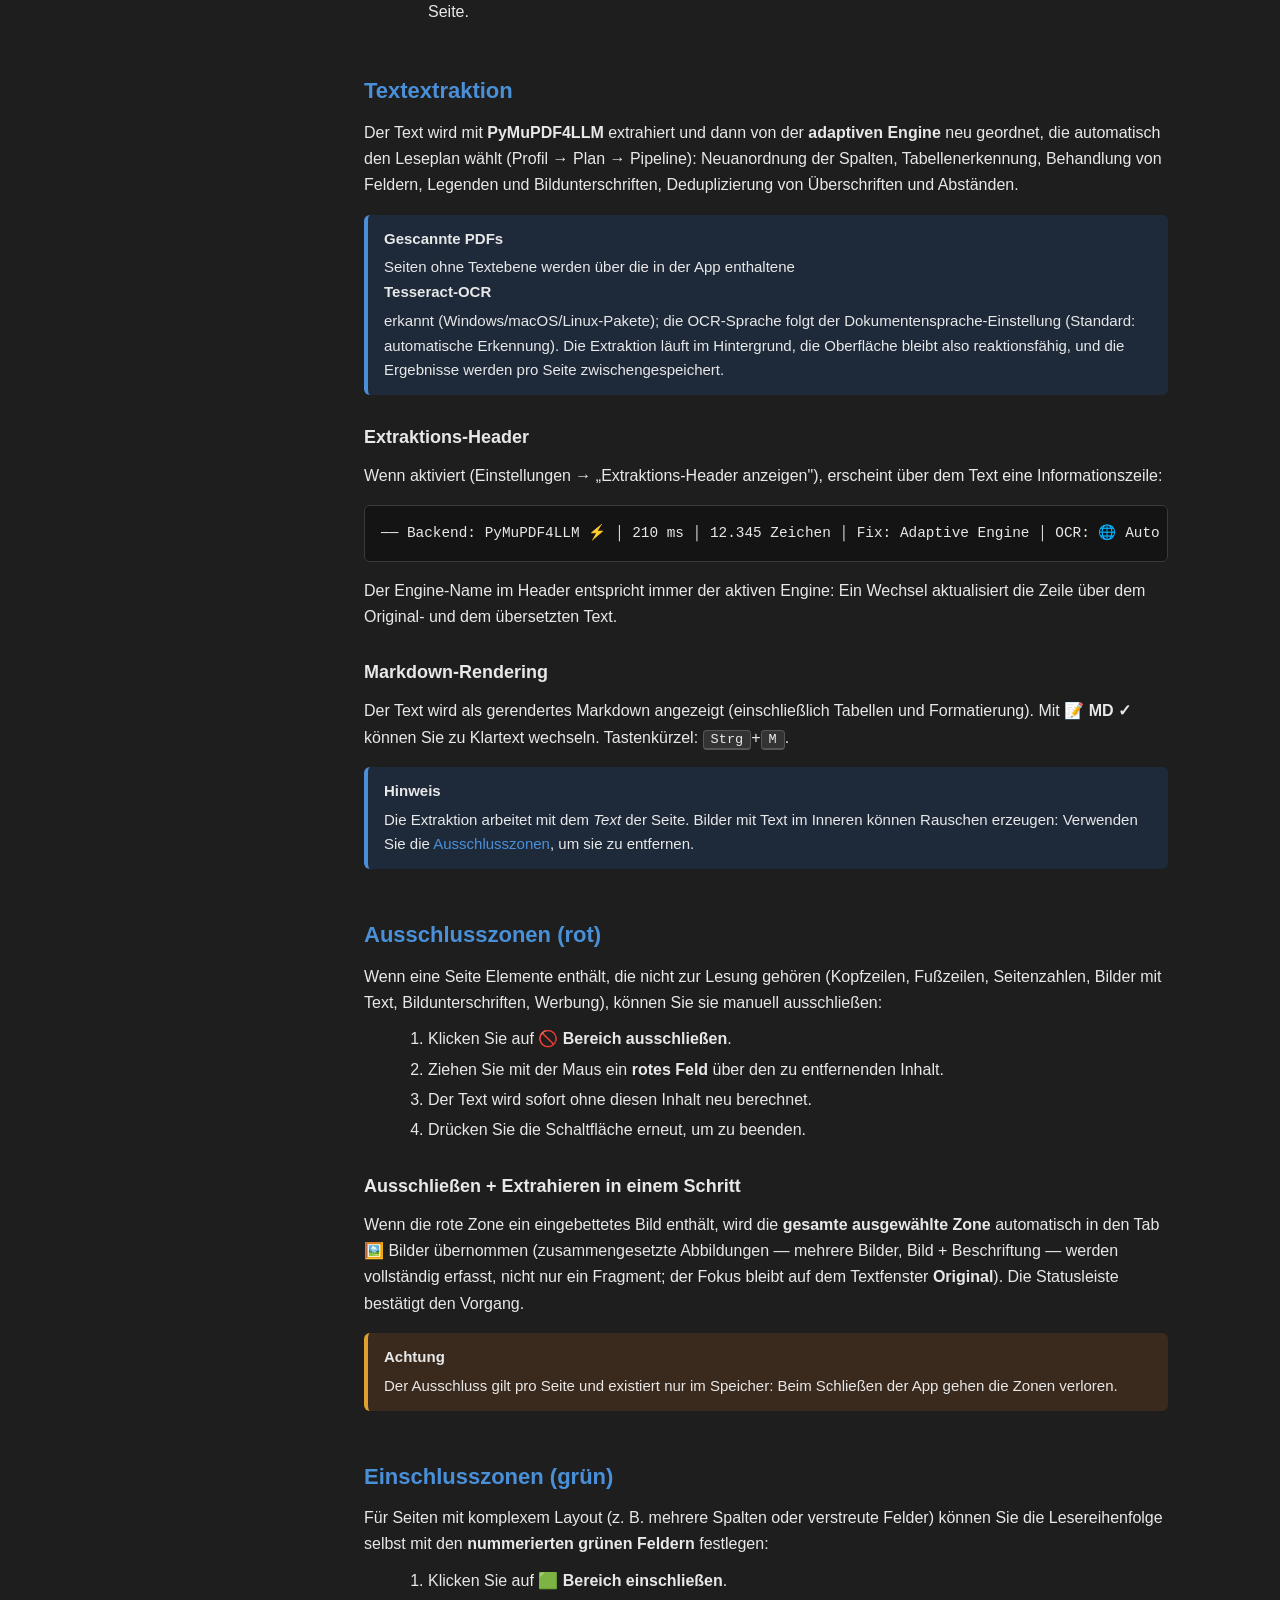
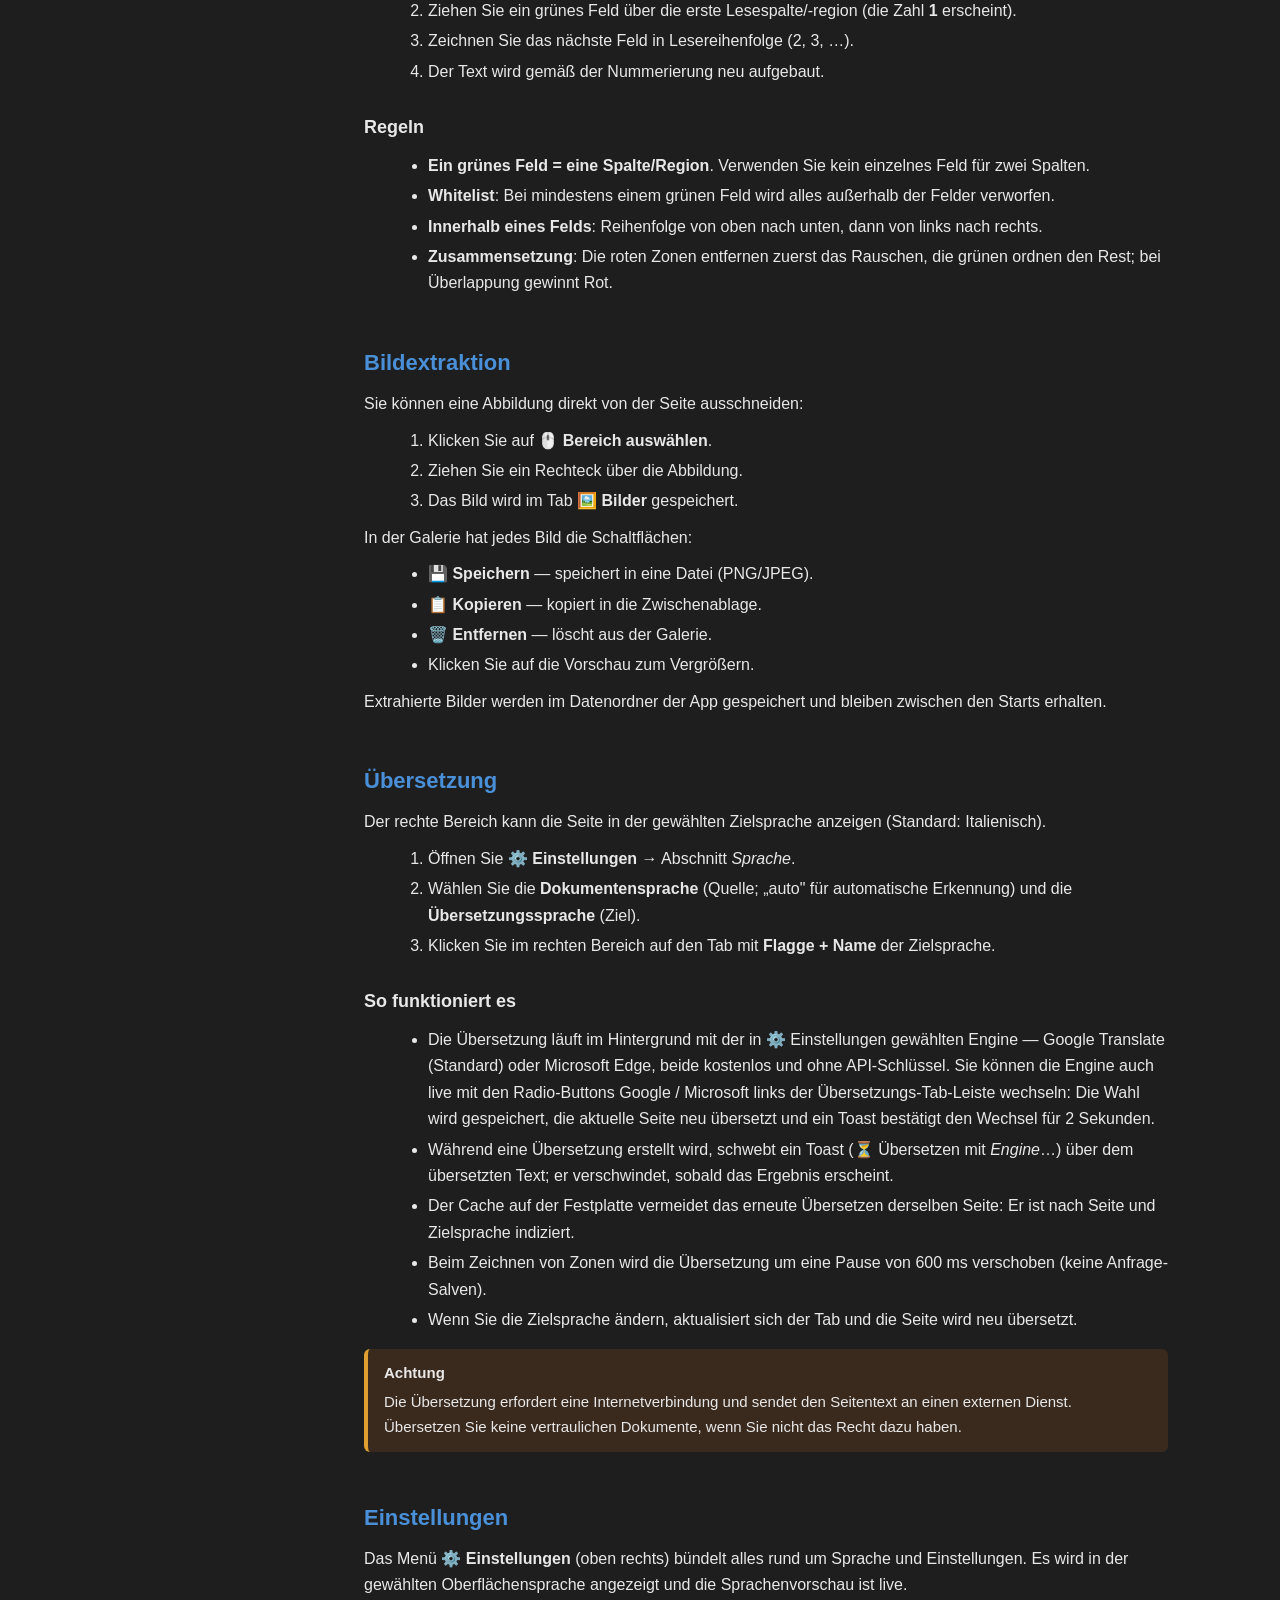
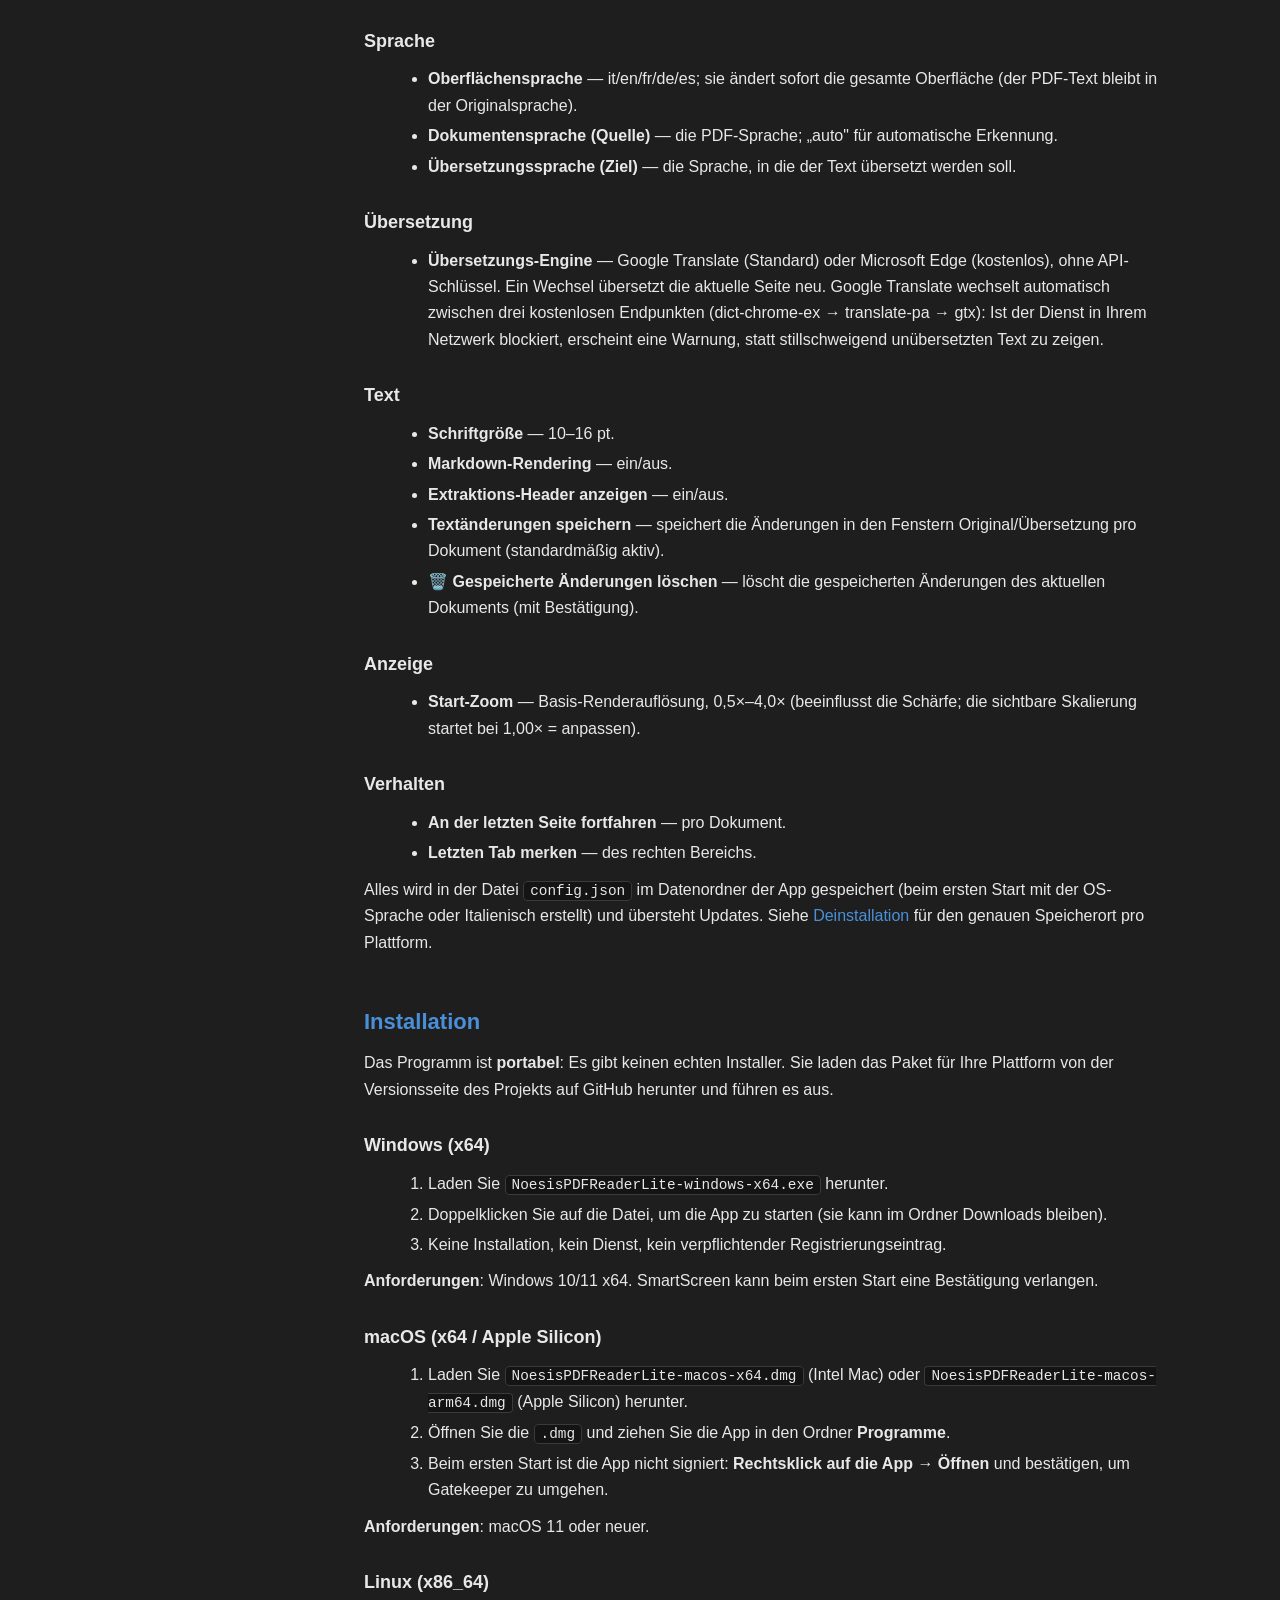
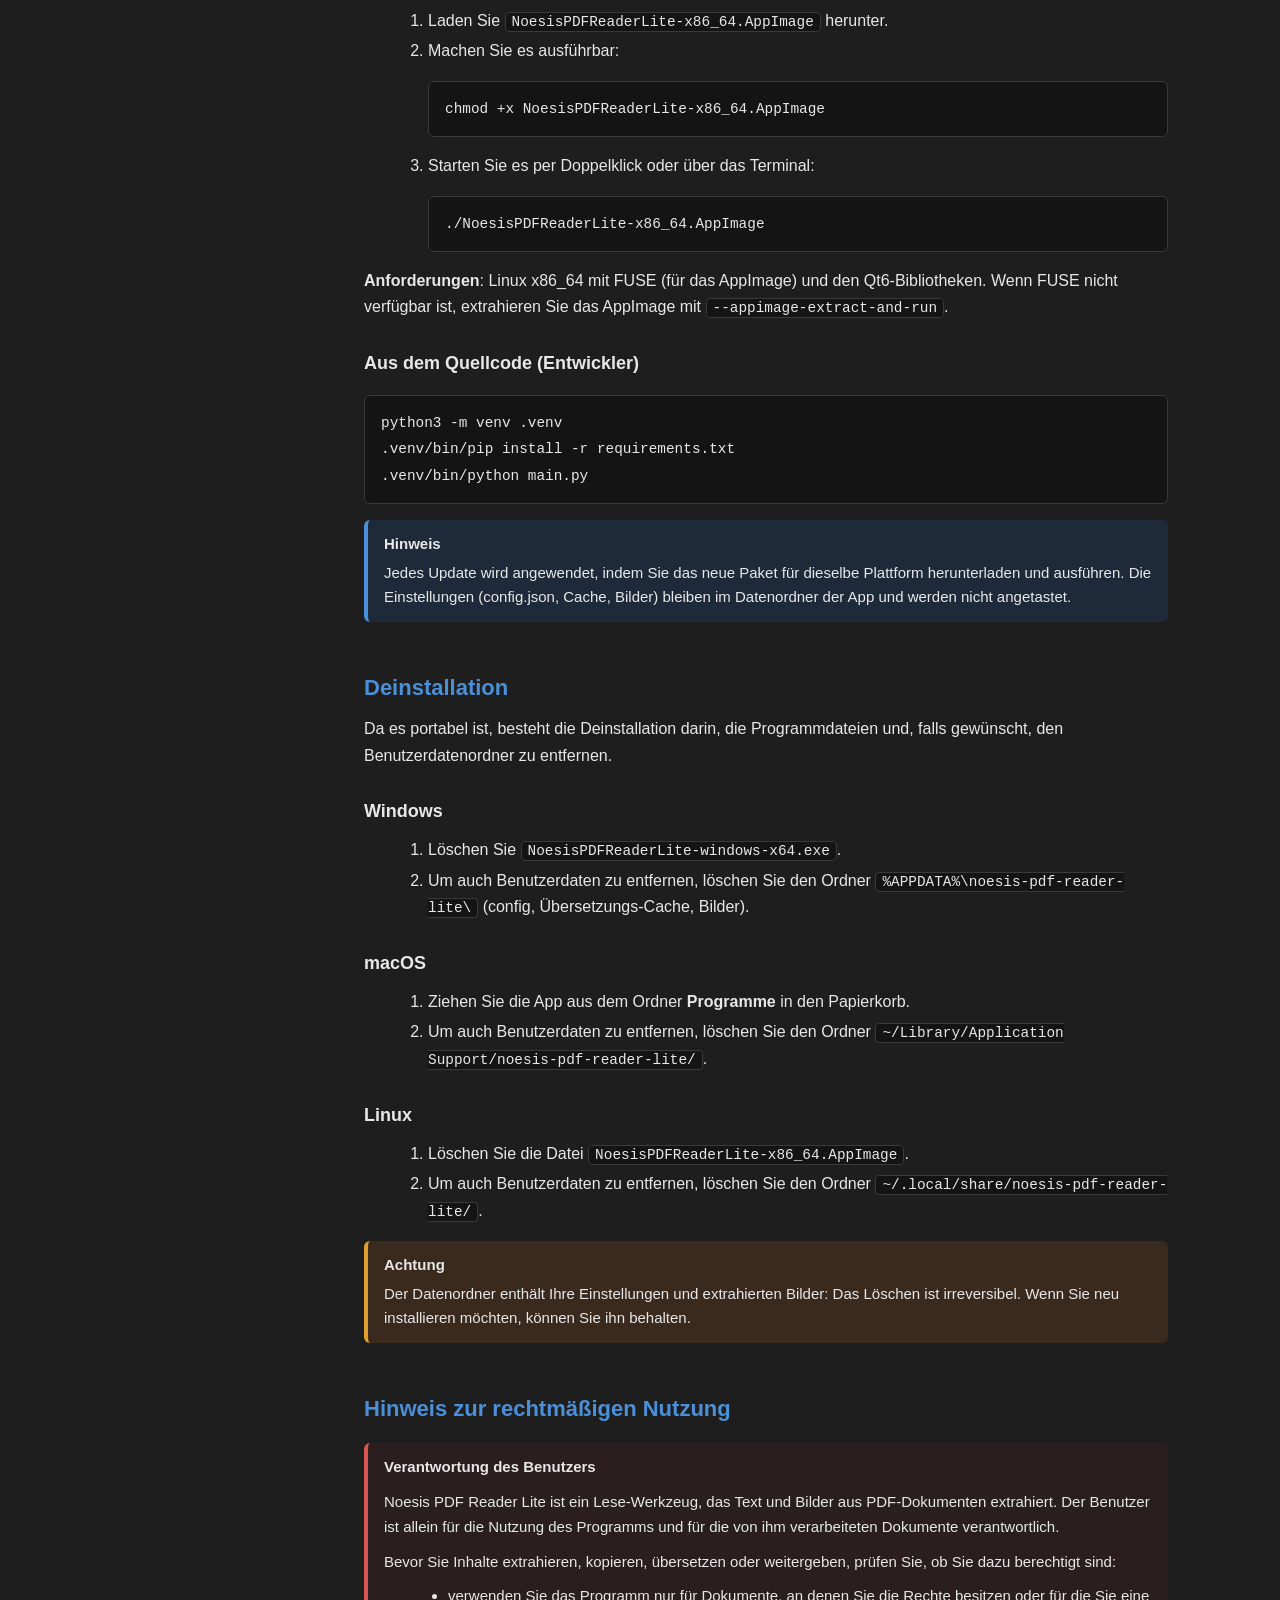
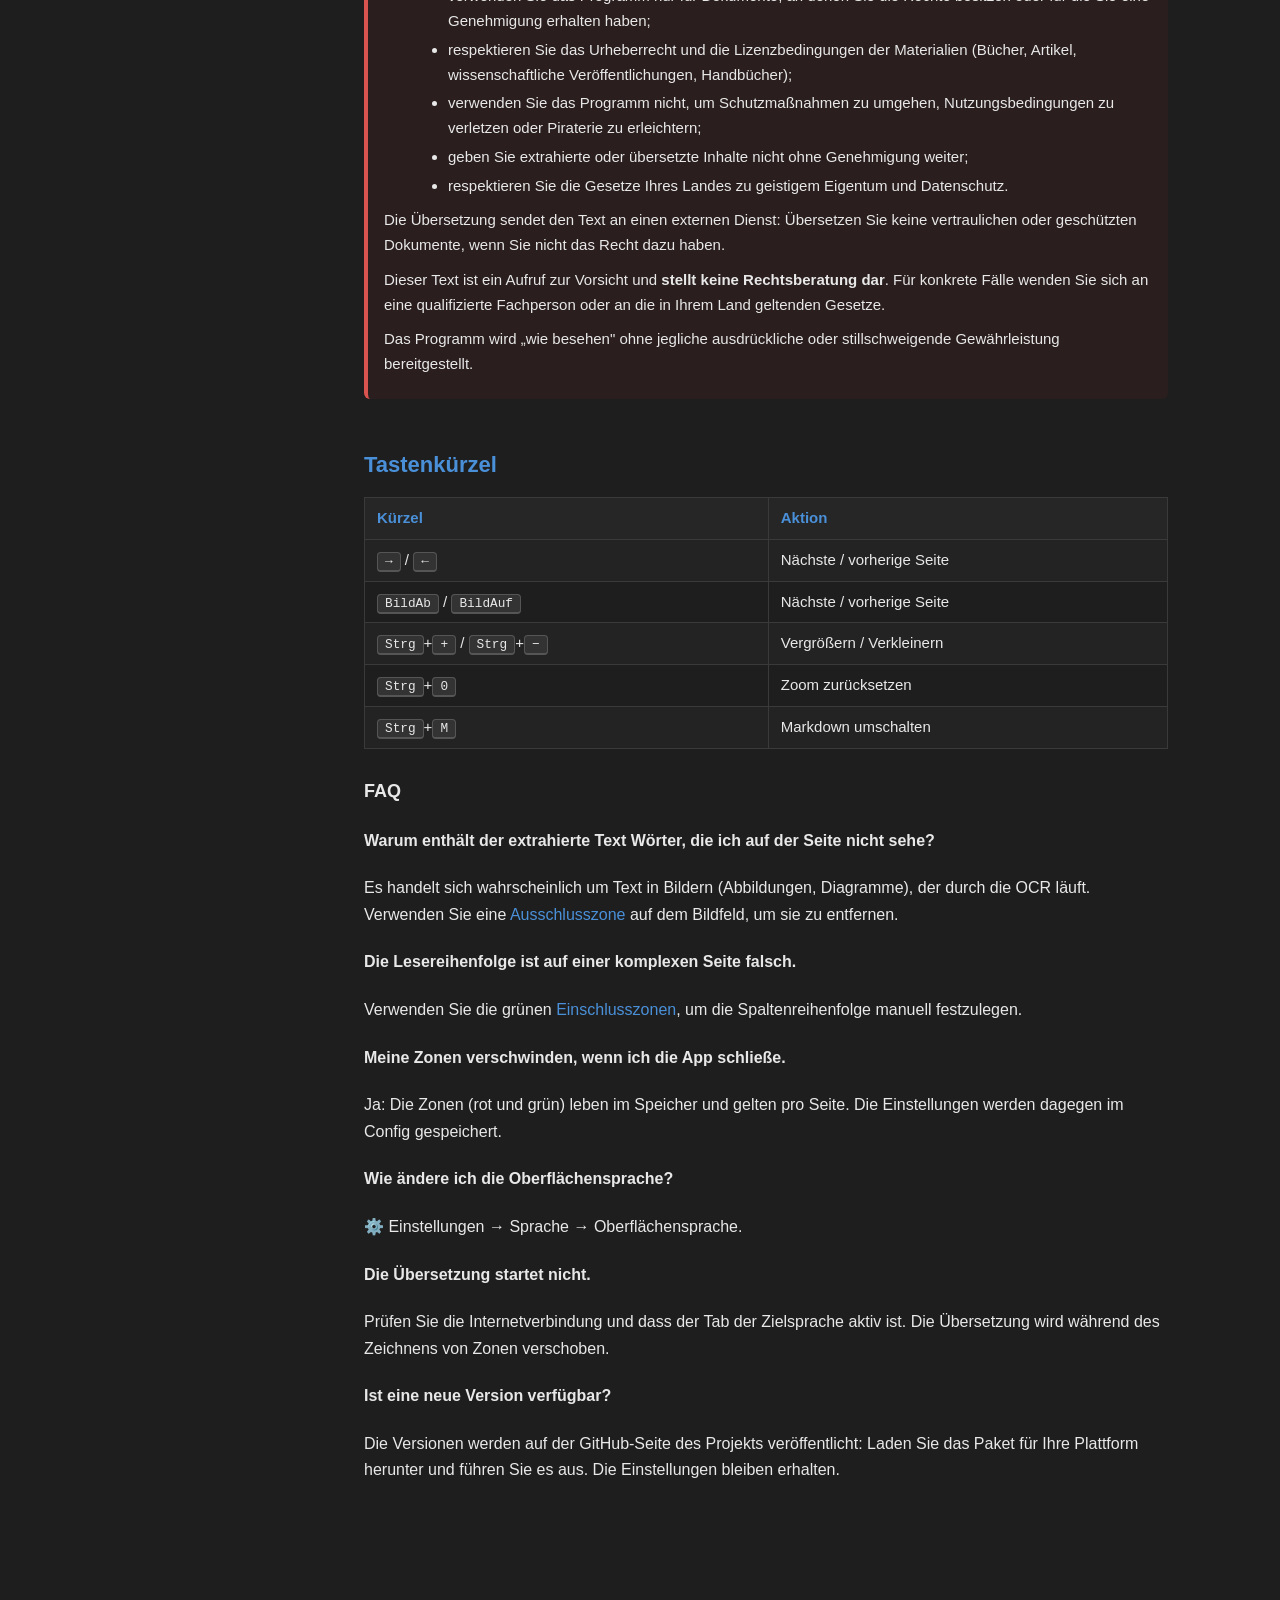
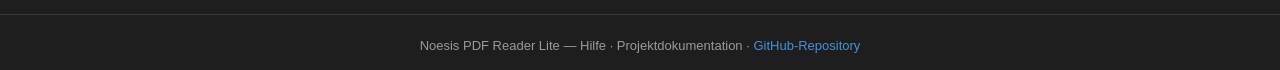
==== commit 0b92b3ec: "Release 0.24.0: fix motore Google (fallback a 3 endpoint), radio del motore e toast di traduzione - " ====
--- a/docs/help/de/index.html
+++ b/docs/help/de/index.html
@@ -212,6 +212,9 @@
       <p>Wenn aktiviert (Einstellungen → „Extraktions-Header anzeigen"),
       erscheint über dem Text eine Informationszeile:</p>
       <pre><code>── Backend: PyMuPDF4LLM ⚡ │ 210 ms │ 12.345 Zeichen │ Fix: Adaptive Engine │ OCR: 🌐 Auto │ Übers.: Google Translate ──</code></pre>
+      <p>Der Engine-Name im Header entspricht immer der aktiven
+      Engine: Ein Wechsel aktualisiert die Zeile über dem Original- und dem
+      übersetzten Text.</p>
 
       <h3>Markdown-Rendering</h3>
       <p>Der Text wird als gerendertes Markdown angezeigt (einschließlich
@@ -314,7 +317,14 @@
       <ul>
         <li>Die Übersetzung läuft im Hintergrund mit der in ⚙️ Einstellungen
           gewählten Engine — Google Translate (Standard) oder Microsoft Edge,
-          beide kostenlos und ohne API-Schlüssel.</li>
+          beide kostenlos und ohne API-Schlüssel. Sie können die Engine auch
+          live mit den Radio-Buttons Google / Microsoft links der
+          Übersetzungs-Tab-Leiste wechseln: Die Wahl wird gespeichert, die
+          aktuelle Seite neu übersetzt und ein Toast bestätigt den Wechsel für
+          2 Sekunden.</li>
+        <li>Während eine Übersetzung erstellt wird, schwebt ein Toast (⏳ Übersetzen mit <em>Engine</em>…) über dem
+          übersetzten Text; er verschwindet, sobald
+          das Ergebnis erscheint.</li>
         <li>Der Cache auf der Festplatte vermeidet das erneute Übersetzen
           derselben Seite: Er ist nach Seite und Zielsprache indiziert.</li>
         <li>Beim Zeichnen von Zonen wird die Übersetzung um eine Pause von
@@ -350,7 +360,11 @@
       <ul>
         <li><strong>Übersetzungs-Engine</strong> — Google Translate
           (Standard) oder Microsoft Edge (kostenlos), ohne API-Schlüssel. Ein
-          Wechsel übersetzt die aktuelle Seite neu.</li>
+          Wechsel übersetzt die aktuelle Seite neu. Google Translate wechselt
+          automatisch zwischen drei kostenlosen Endpunkten
+          (dict-chrome-ex → translate-pa → gtx): Ist der Dienst in Ihrem Netzwerk blockiert,
+          erscheint eine Warnung, statt stillschweigend unübersetzten Text zu
+          zeigen.</li>
       </ul>
 
       <h3>Text</h3>
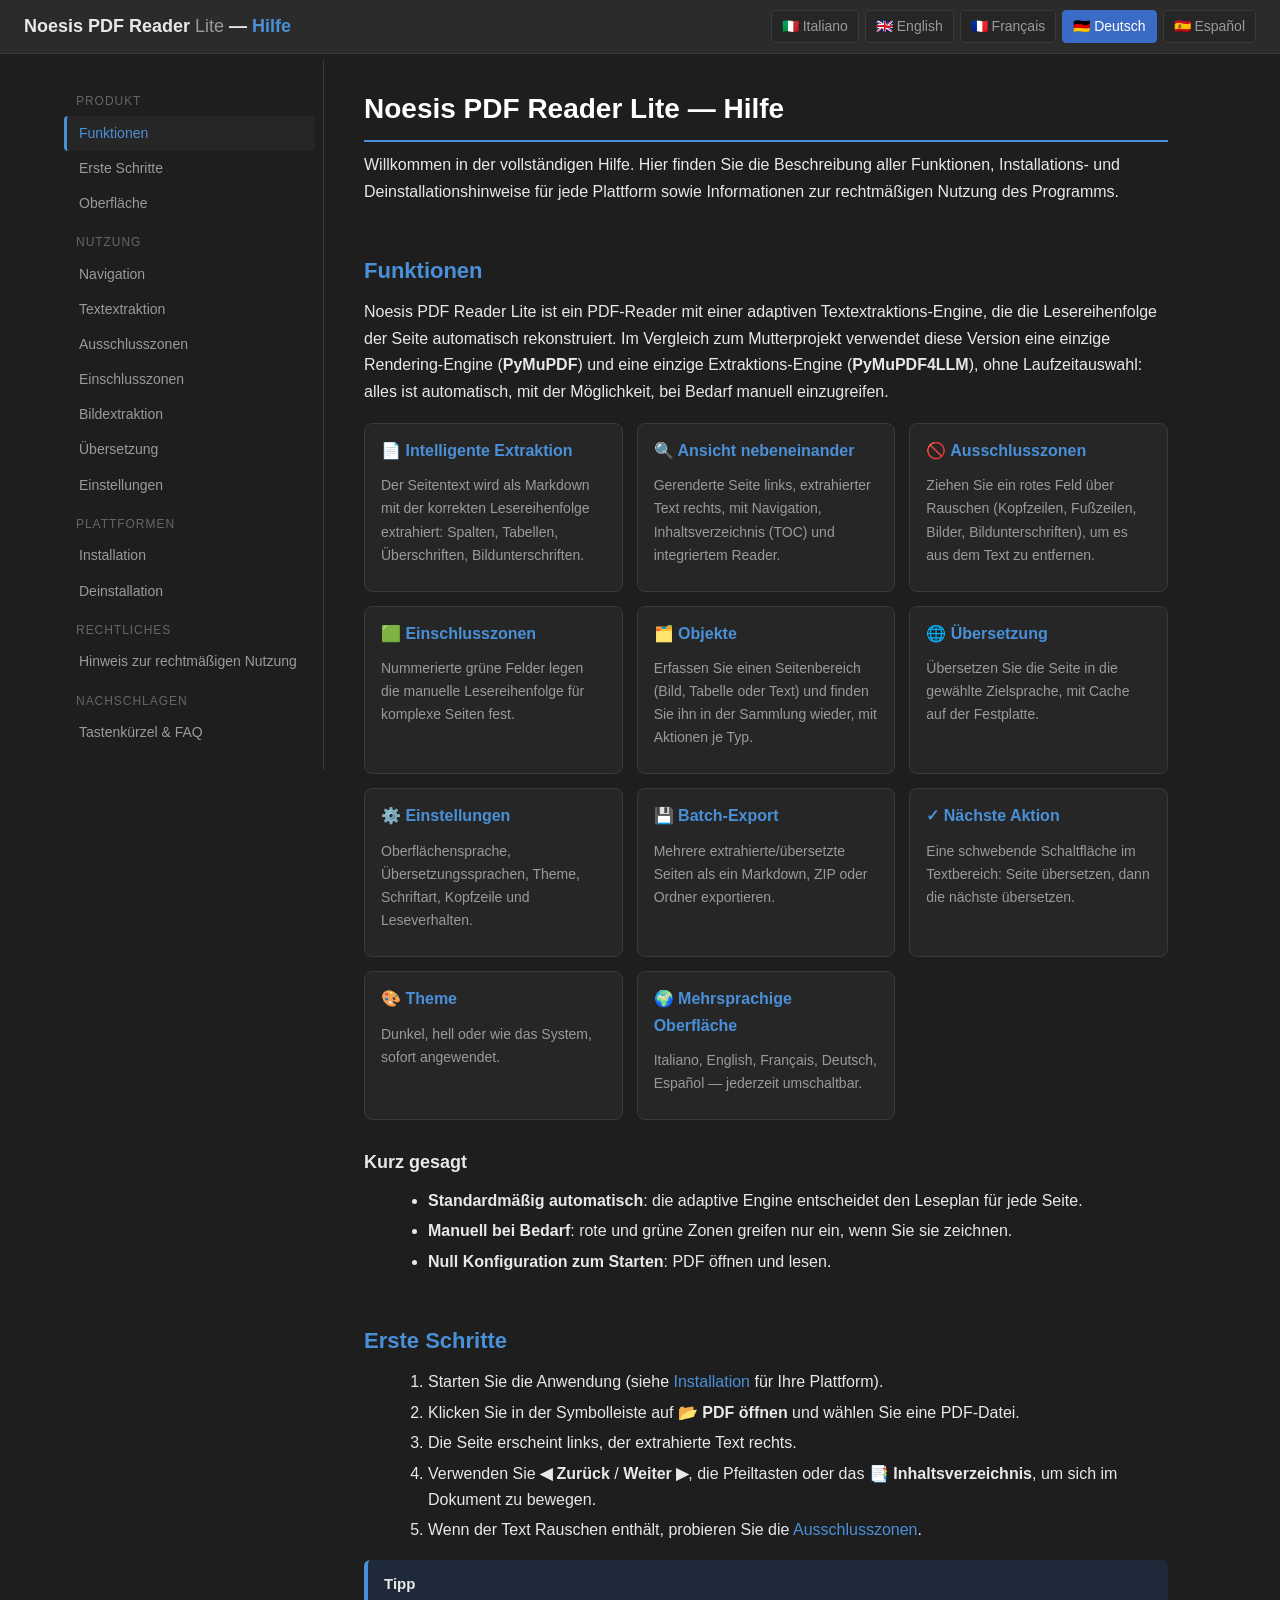
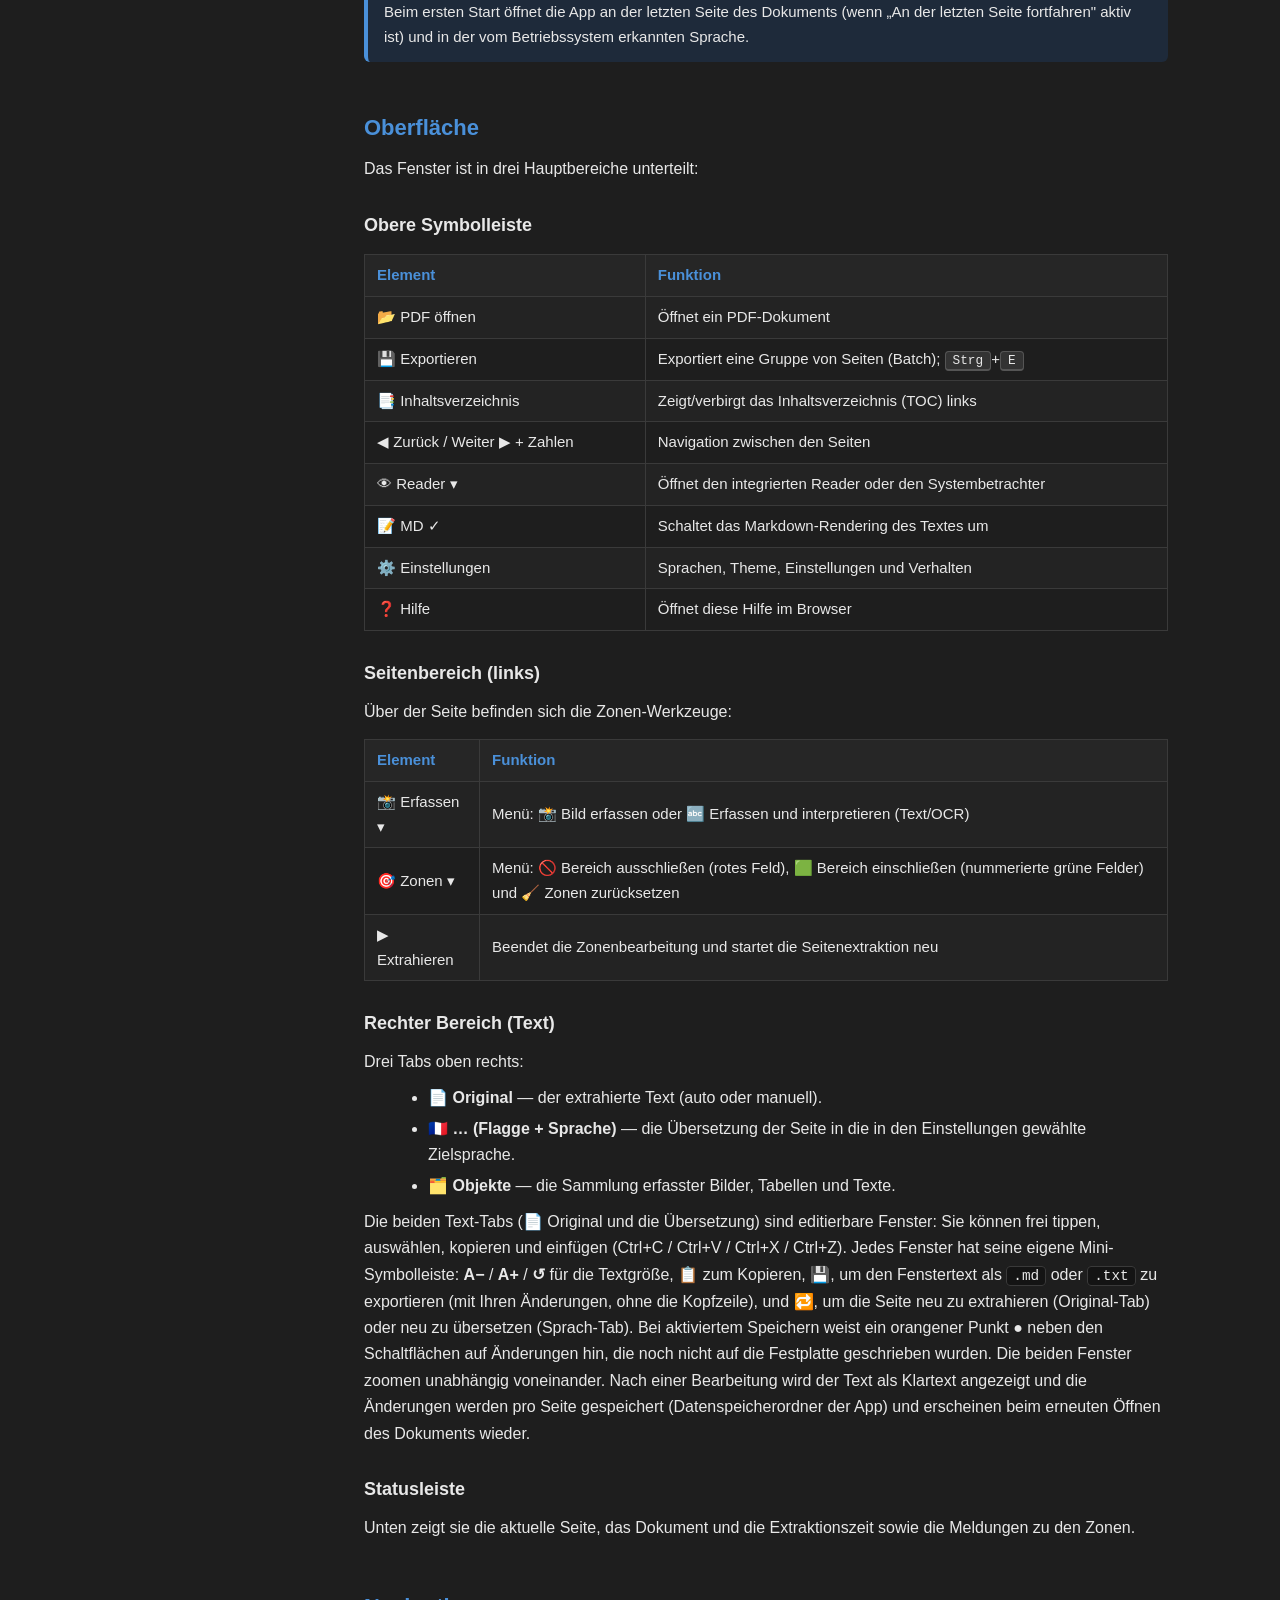
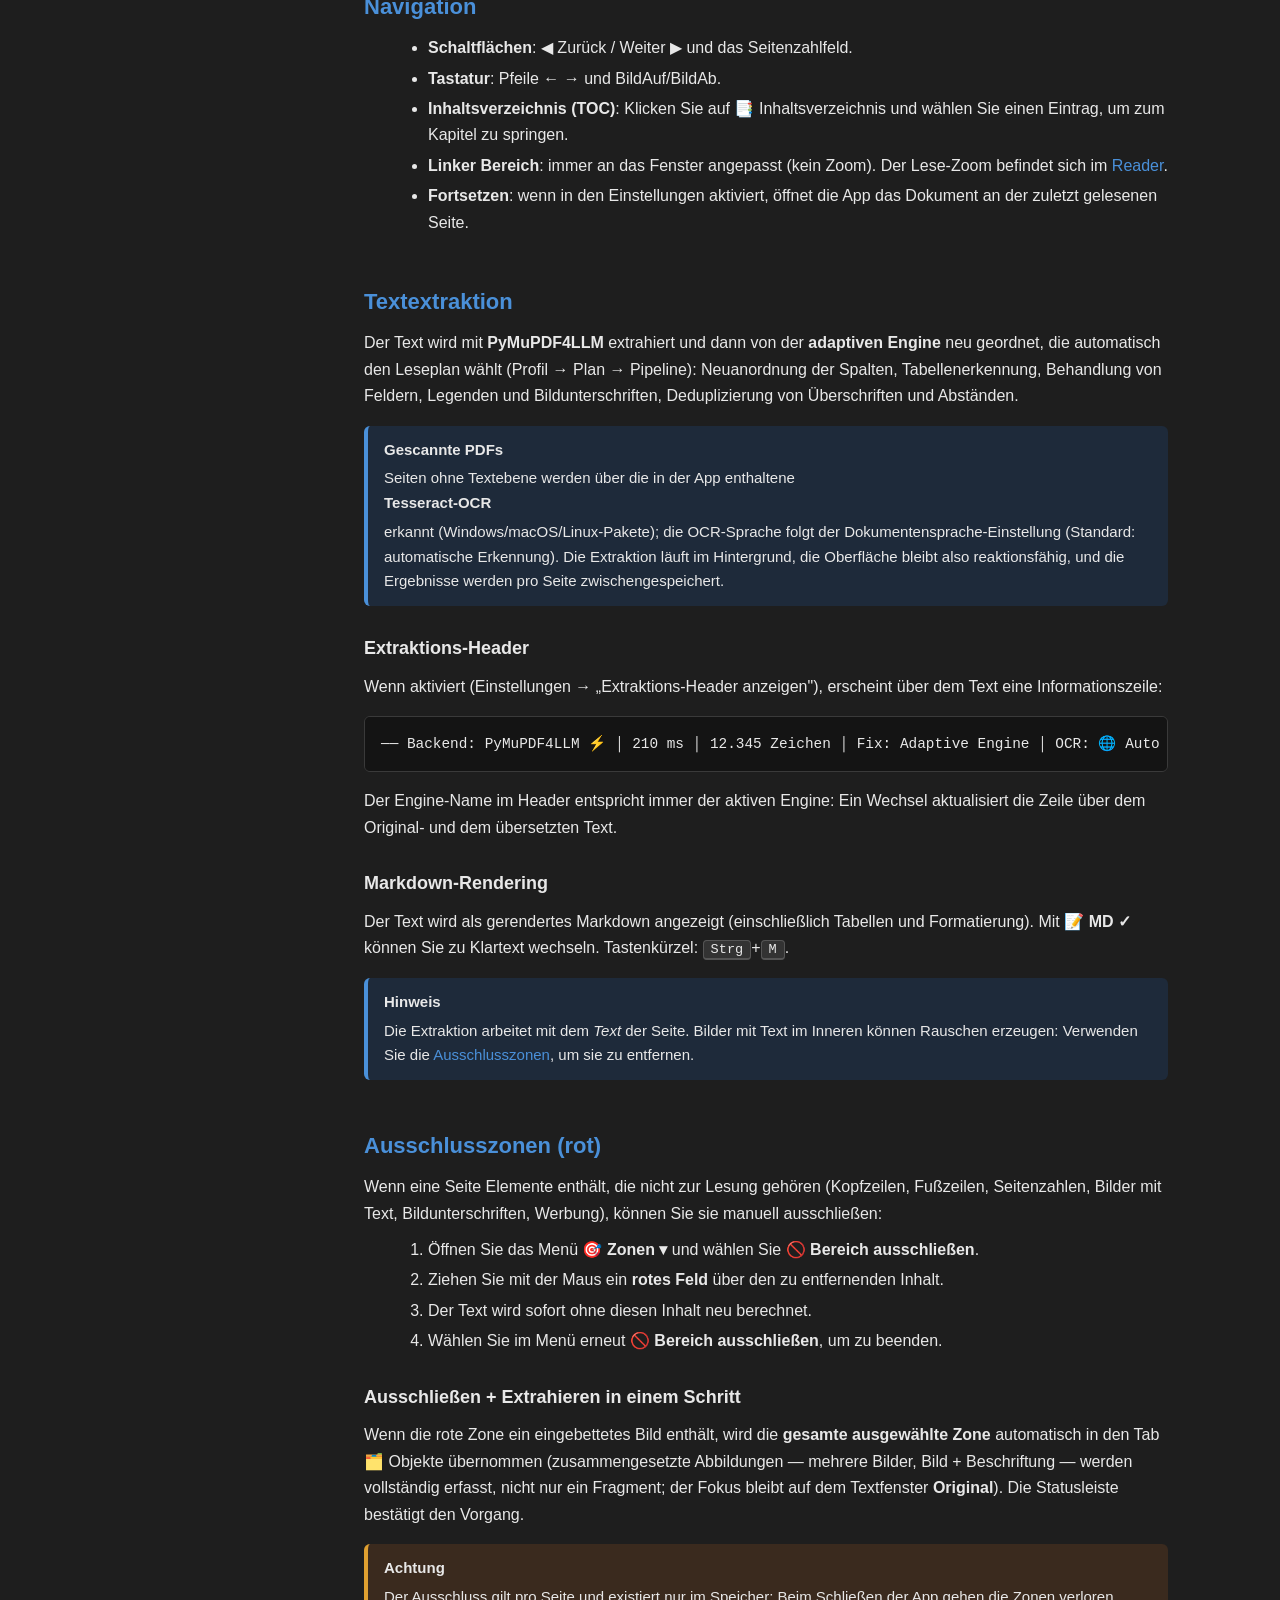
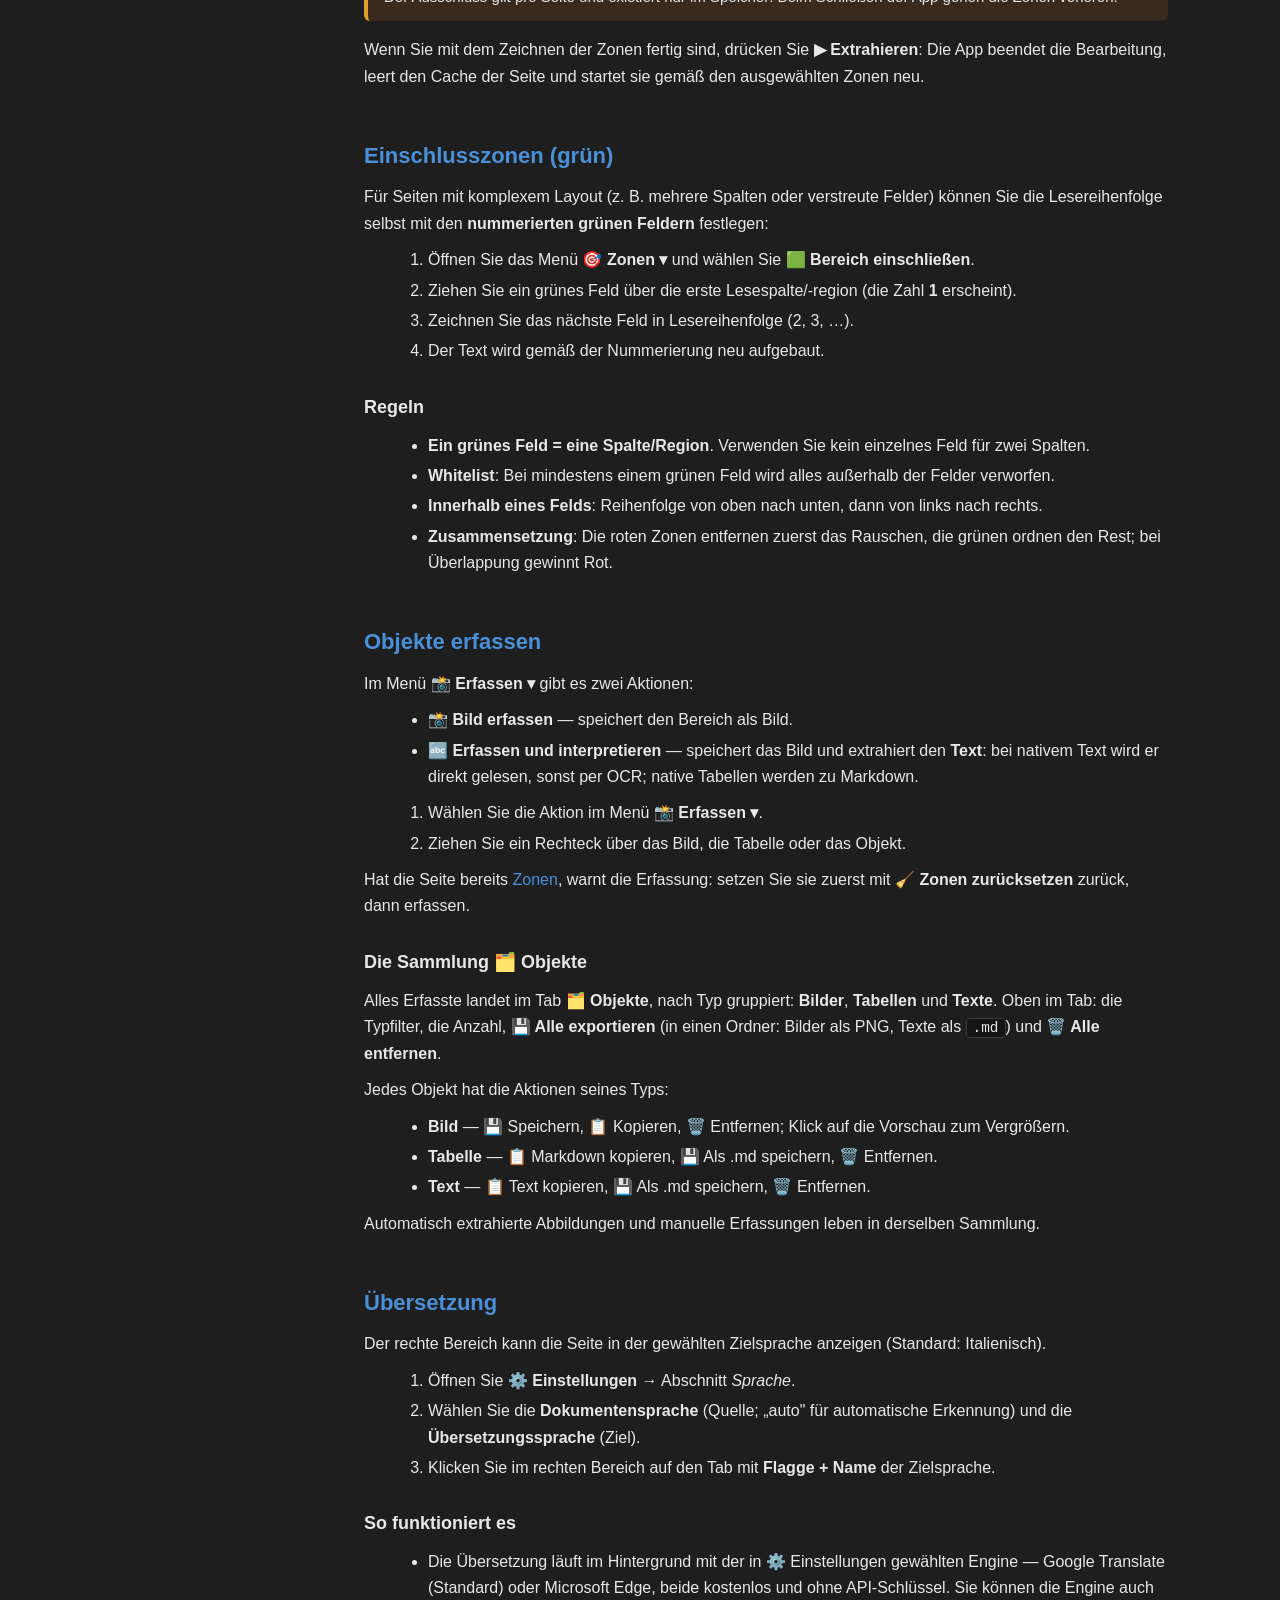
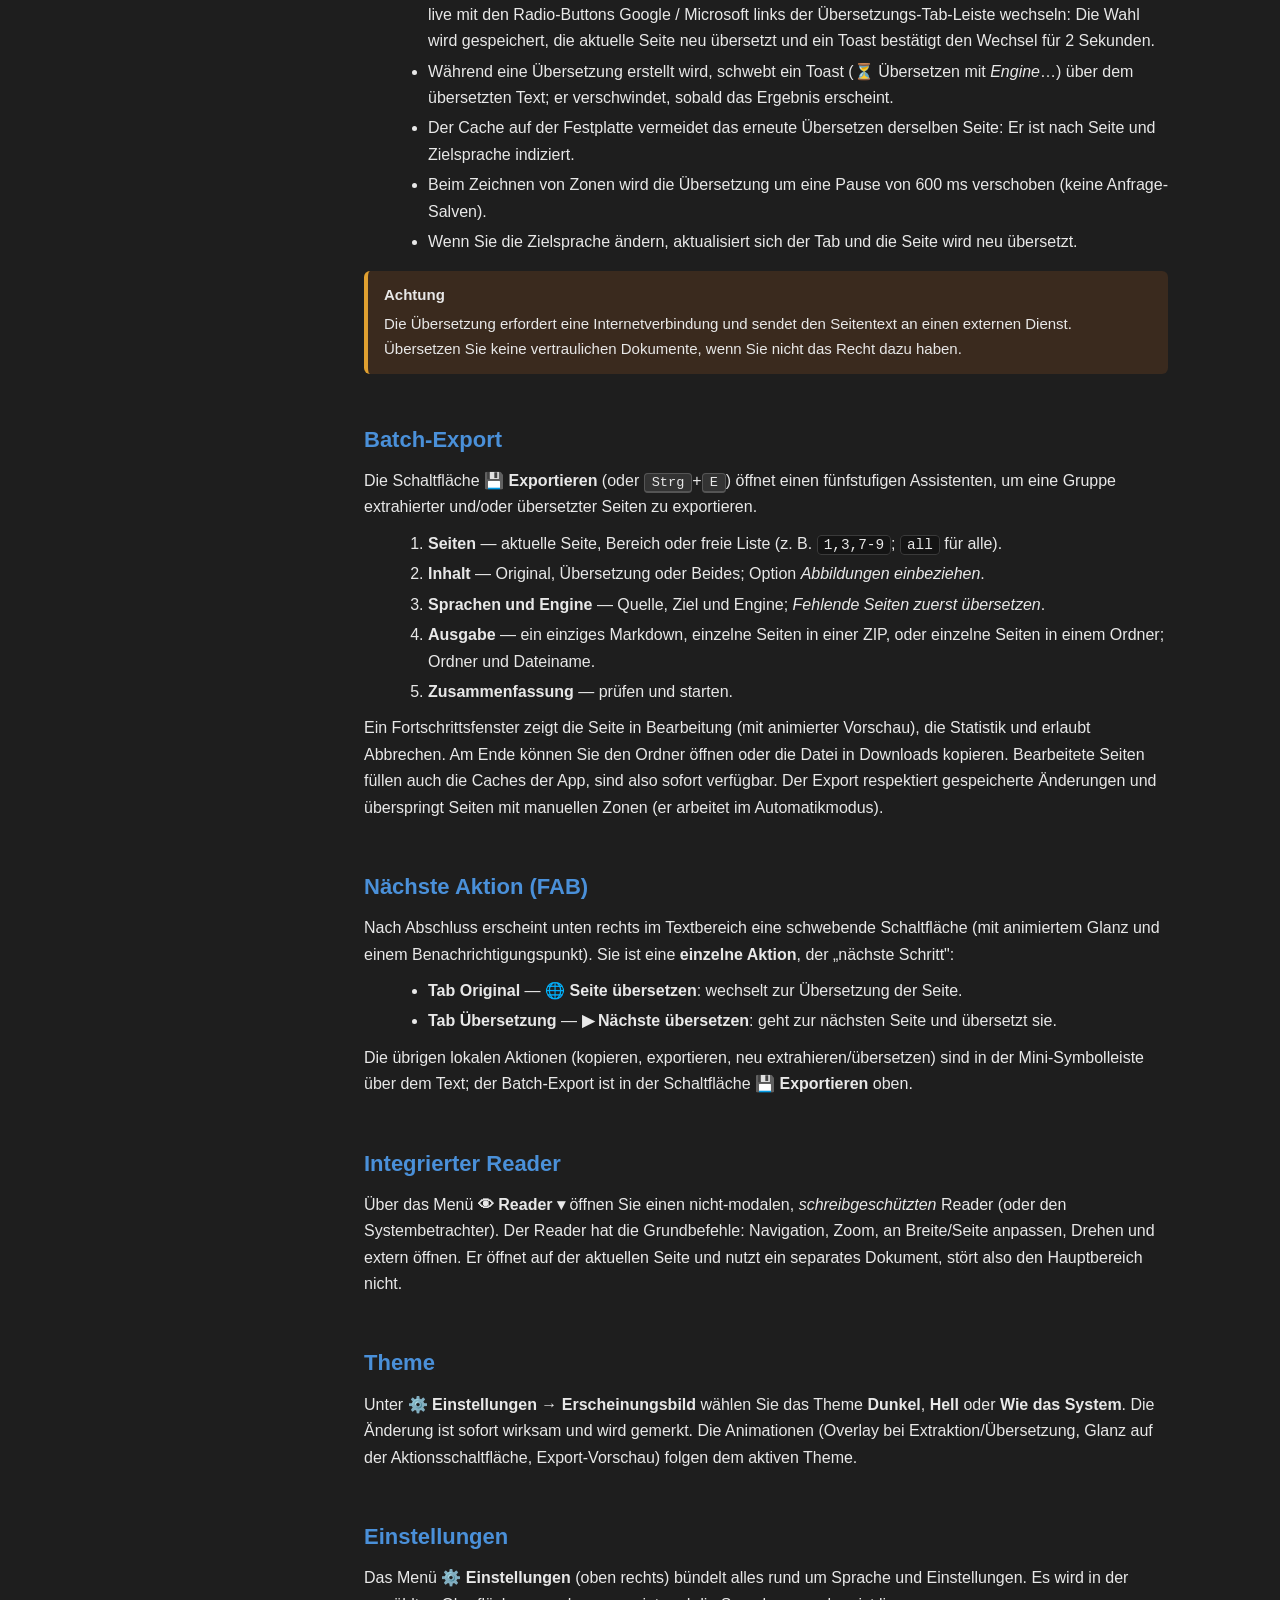
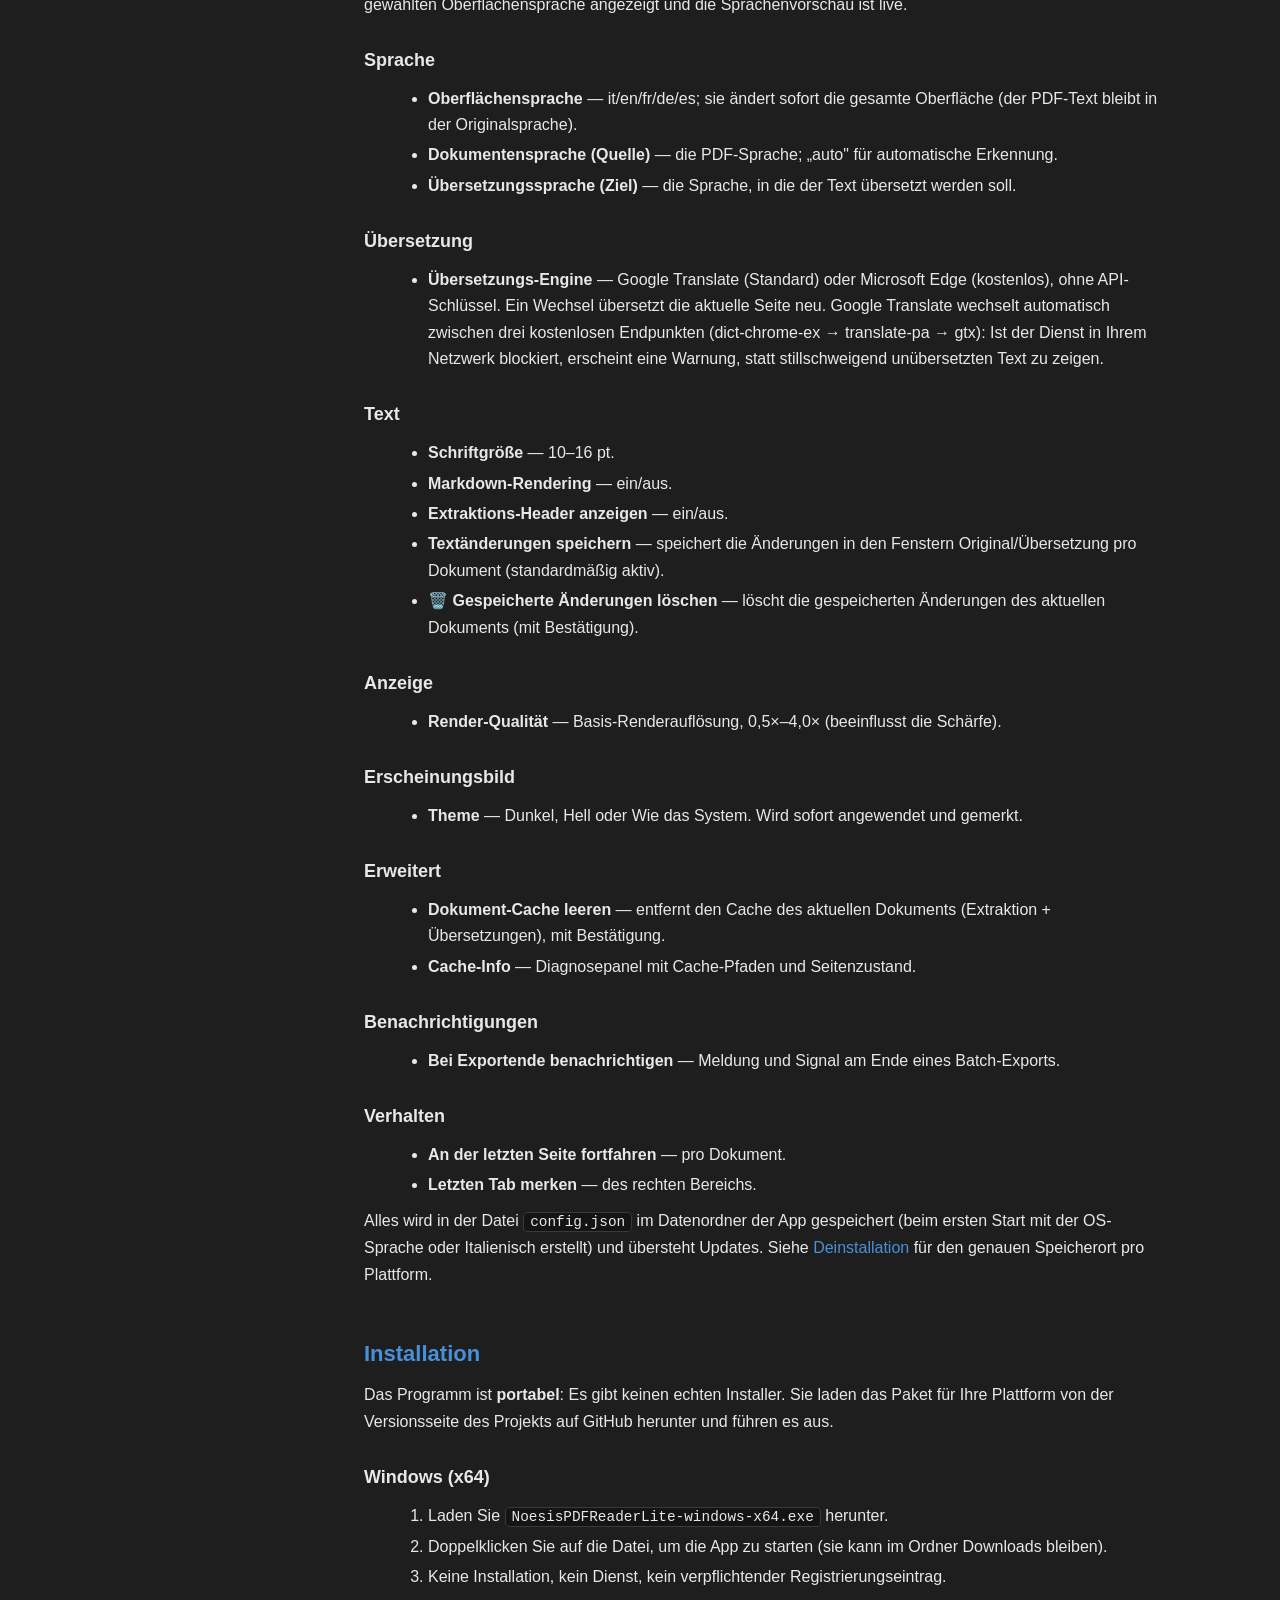
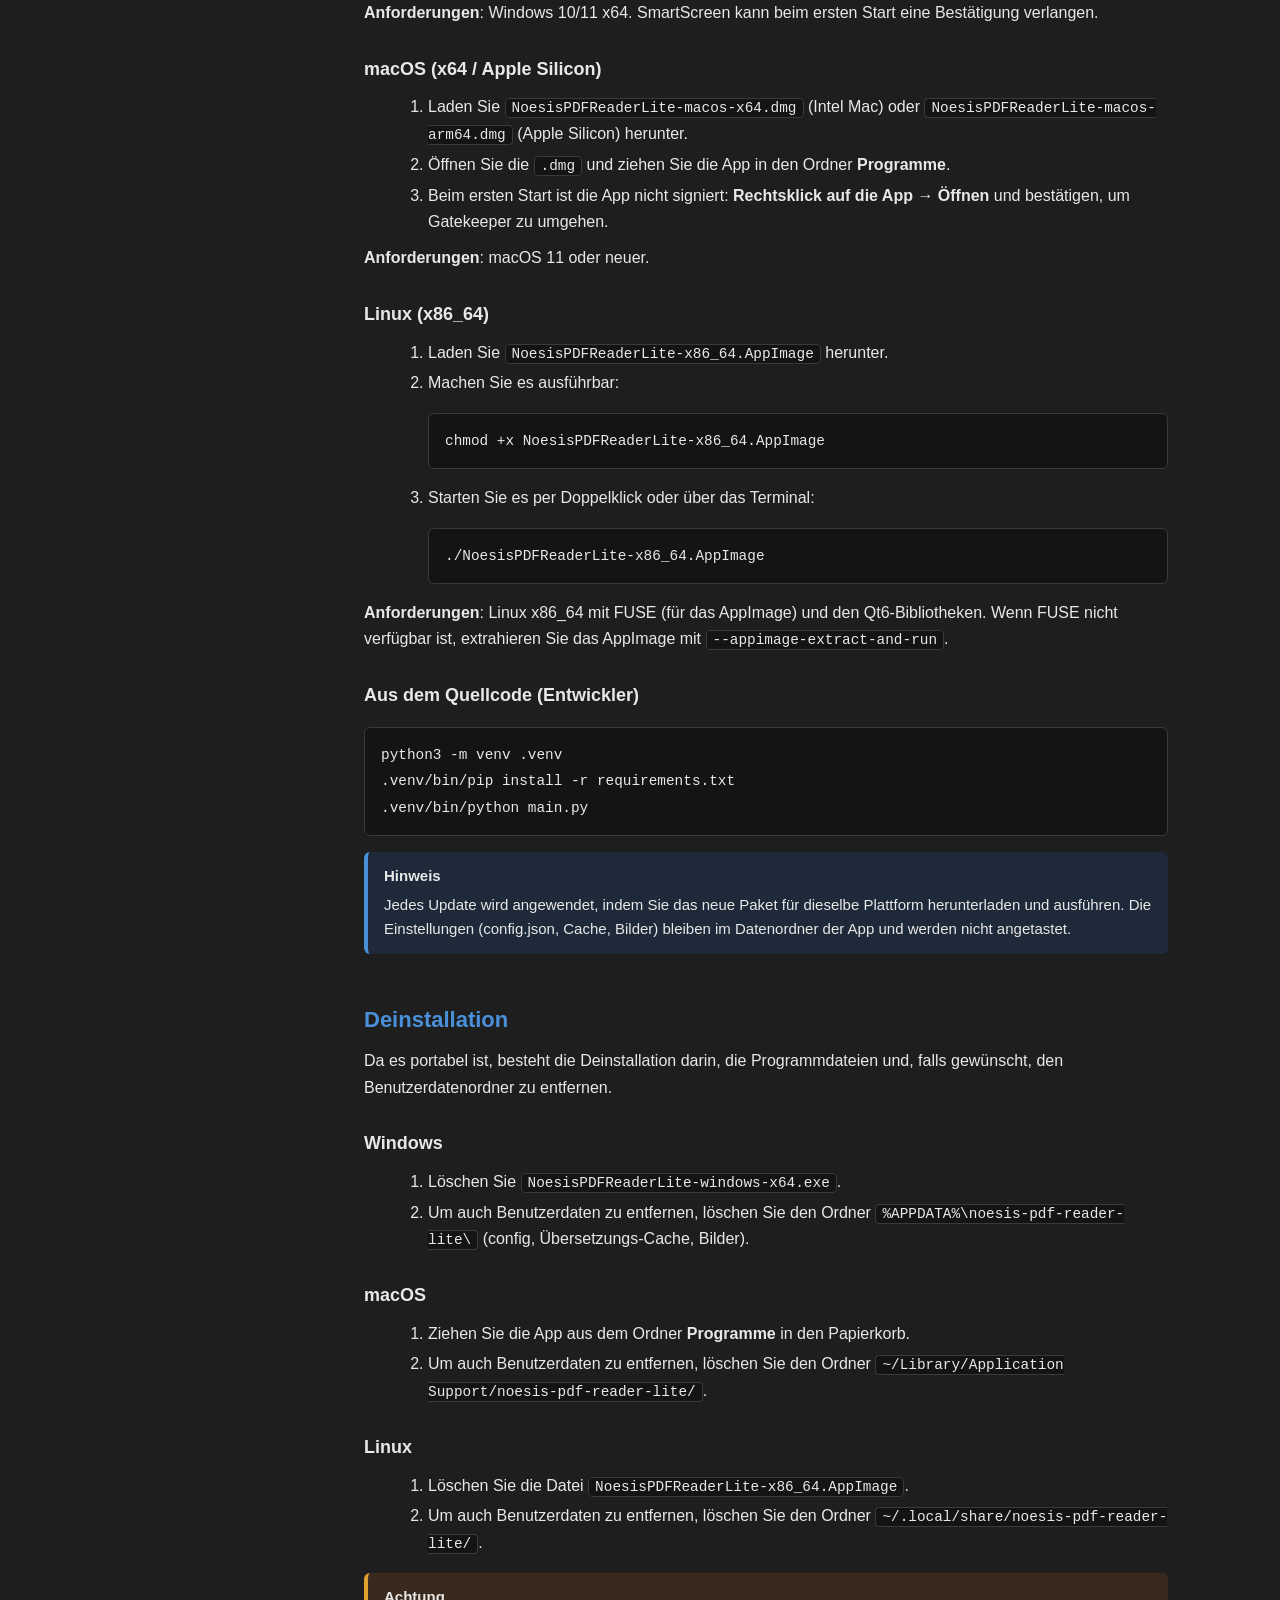
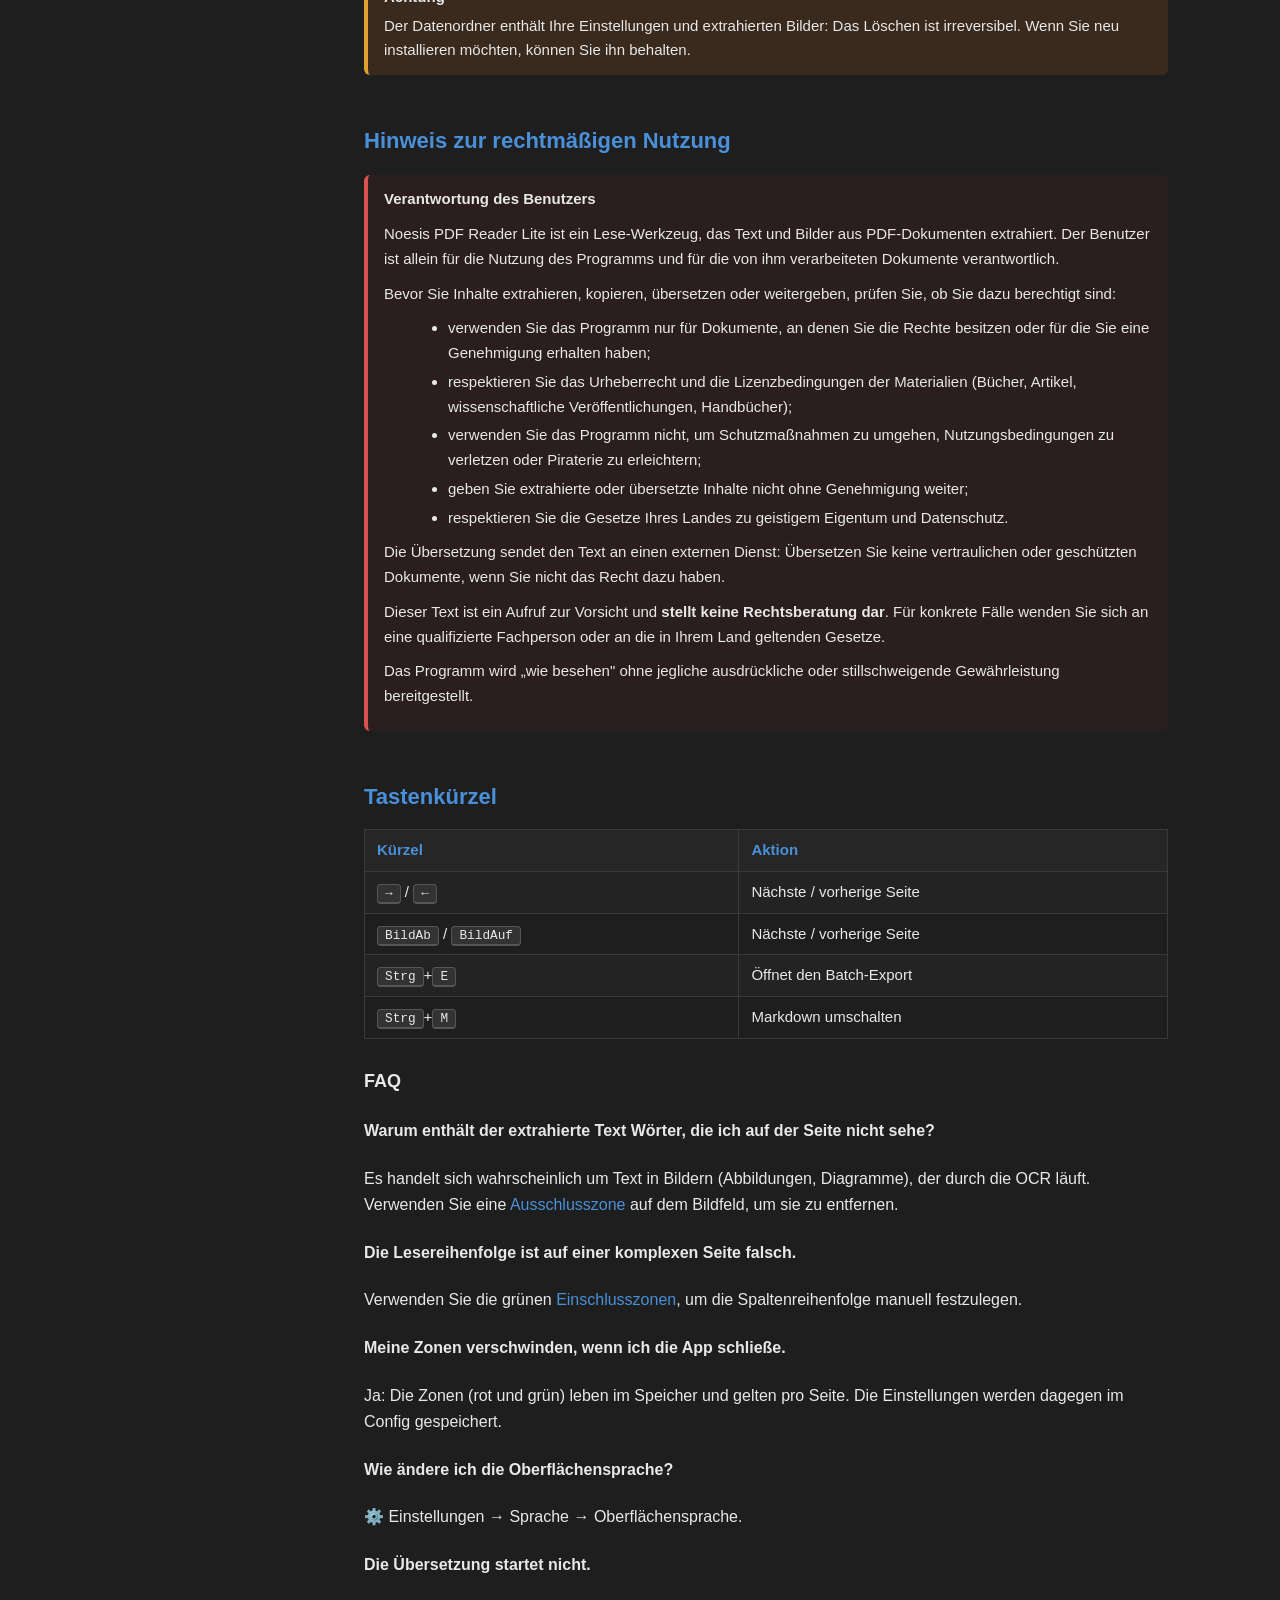
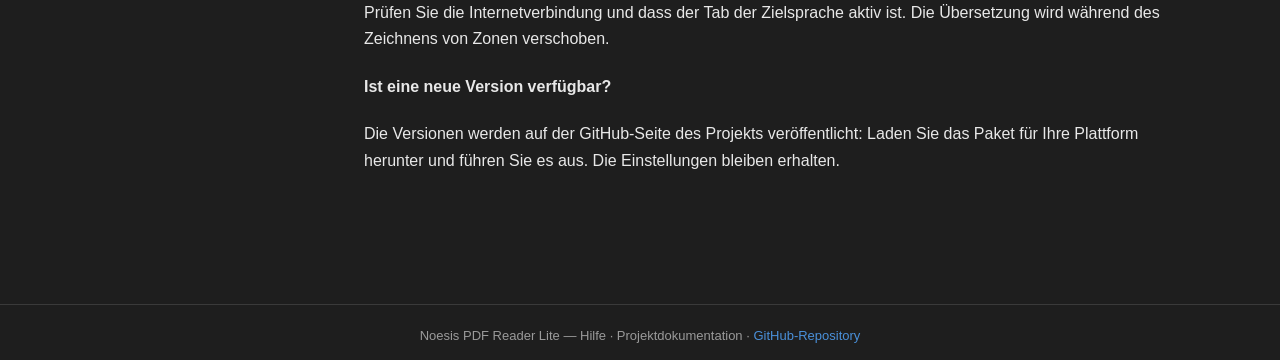
==== commit d52d9e70: "feat(ui): tab Oggetti tipizzata, CTA FAB e mini toolbar locali + harness - Allineamento UI al templa" ====
--- a/docs/help/de/index.html
+++ b/docs/help/de/index.html
@@ -66,21 +66,29 @@
           Spalten, Tabellen, Überschriften, Bildunterschriften.</p></div>
         <div class="card"><h4>🔍 Ansicht nebeneinander</h4><p>Gerenderte Seite
           links, extrahierter Text rechts, mit Navigation,
-          Inhaltsverzeichnis (TOC) und Zoom.</p></div>
+          Inhaltsverzeichnis (TOC) und integriertem Reader.</p></div>
         <div class="card"><h4>🚫 Ausschlusszonen</h4><p>Ziehen Sie ein rotes
           Feld über Rauschen (Kopfzeilen, Fußzeilen, Bilder,
           Bildunterschriften), um es aus dem Text zu entfernen.</p></div>
         <div class="card"><h4>🟩 Einschlusszonen</h4><p>Nummerierte grüne
           Felder legen die manuelle Lesereihenfolge für komplexe Seiten
           fest.</p></div>
-        <div class="card"><h4>🖼️ Bildextraktion</h4><p>Wählen Sie einen
-          Seitenbereich aus und speichern Sie die ausgeschnittene Abbildung in
-          der Galerie.</p></div>
+        <div class="card"><h4>🗂️ Objekte</h4><p>Erfassen Sie einen
+          Seitenbereich (Bild, Tabelle oder Text) und finden Sie ihn in der
+          Sammlung wieder, mit Aktionen je Typ.</p></div>
         <div class="card"><h4>🌐 Übersetzung</h4><p>Übersetzen Sie die Seite in
           die gewählte Zielsprache, mit Cache auf der Festplatte.</p></div>
         <div class="card"><h4>⚙️ Einstellungen</h4><p>Oberflächensprache,
-          Übersetzungssprachen, Zoom, Schriftart, Kopfzeile und
+          Übersetzungssprachen, Theme, Schriftart, Kopfzeile und
           Leseverhalten.</p></div>
+        <div class="card"><h4>💾 Batch-Export</h4><p>Mehrere
+          extrahierte/übersetzte Seiten als ein Markdown, ZIP oder Ordner
+          exportieren.</p></div>
+        <div class="card"><h4>✓ Nächste Aktion</h4><p>Eine schwebende
+          Schaltfläche im Textbereich: Seite übersetzen, dann die nächste
+          übersetzen.</p></div>
+        <div class="card"><h4>🎨 Theme</h4><p>Dunkel, hell oder wie das System,
+          sofort angewendet.</p></div>
         <div class="card"><h4>🌍 Mehrsprachige Oberfläche</h4><p>Italiano,
           English, Français, Deutsch, Español — jederzeit umschaltbar.</p></div>
       </div>
@@ -125,11 +133,12 @@
       <table>
         <tr><th>Element</th><th>Funktion</th></tr>
         <tr><td>📂 PDF öffnen</td><td>Öffnet ein PDF-Dokument</td></tr>
+        <tr><td>💾 Exportieren</td><td>Exportiert eine Gruppe von Seiten (Batch); <kbd>Strg</kbd>+<kbd>E</kbd></td></tr>
         <tr><td>📑 Inhaltsverzeichnis</td><td>Zeigt/verbirgt das Inhaltsverzeichnis (TOC) links</td></tr>
         <tr><td>◀ Zurück / Weiter ▶ + Zahlen</td><td>Navigation zwischen den Seiten</td></tr>
-        <tr><td>🔍− / Skalierung / 🔍+</td><td>Zoom der Seite</td></tr>
+        <tr><td>👁 Reader ▾</td><td>Öffnet den integrierten Reader oder den Systembetrachter</td></tr>
         <tr><td>📝 MD ✓</td><td>Schaltet das Markdown-Rendering des Textes um</td></tr>
-        <tr><td>⚙️ Einstellungen</td><td>Sprachen, Einstellungen und Verhalten</td></tr>
+        <tr><td>⚙️ Einstellungen</td><td>Sprachen, Theme, Einstellungen und Verhalten</td></tr>
         <tr><td>❓ Hilfe</td><td>Öffnet diese Hilfe im Browser</td></tr>
       </table>
 
@@ -137,10 +146,9 @@
       <p>Über der Seite befinden sich die Zonen-Werkzeuge:</p>
       <table>
         <tr><th>Element</th><th>Funktion</th></tr>
-        <tr><td>🖱️ Bereich auswählen</td><td>Extrahiert das Bild des gezeichneten Bereichs</td></tr>
-        <tr><td>🚫 Bereich ausschließen</td><td>Schließt den Bereich aus dem Text aus (rotes Feld)</td></tr>
-        <tr><td>🟩 Bereich einschließen</td><td>Legt die Lesereihenfolge fest (nummerierte grüne Felder)</td></tr>
-        <tr><td>🧹 Zonen zurücksetzen</td><td>Entfernt alle Zonen der aktuellen Seite</td></tr>
+        <tr><td>📸 Erfassen ▾</td><td>Menü: 📸 Bild erfassen oder 🔤 Erfassen und interpretieren (Text/OCR)</td></tr>
+        <tr><td>🎯 Zonen ▾</td><td>Menü: 🚫 Bereich ausschließen (rotes Feld), 🟩 Bereich einschließen (nummerierte grüne Felder) und 🧹 Zonen zurücksetzen</td></tr>
+        <tr><td>▶ Extrahieren</td><td>Beendet die Zonenbearbeitung und startet die Seitenextraktion neu</td></tr>
       </table>
 
       <h3>Rechter Bereich (Text)</h3>
@@ -149,20 +157,21 @@
         <li><strong>📄 Original</strong> — der extrahierte Text (auto oder manuell).</li>
         <li><strong>🇫🇷 … (Flagge + Sprache)</strong> — die Übersetzung der
           Seite in die in den Einstellungen gewählte Zielsprache.</li>
-        <li><strong>🖼️ Bilder</strong> — die Galerie der extrahierten
-          Abbildungen.</li>
+        <li><strong>🗂️ Objekte</strong> — die Sammlung erfasster Bilder,
+          Tabellen und Texte.</li>
       </ul>
       <p>Die beiden Text-Tabs (📄 Original und die Übersetzung) sind
       editierbare Fenster: Sie können frei tippen, auswählen, kopieren und
       einfügen (Ctrl+C / Ctrl+V / Ctrl+X / Ctrl+Z). Jedes Fenster hat seine
-      eigene Mini-Symbolleiste mit <strong>A−</strong>, der aktuellen Größe
-      und <strong>A+</strong>, um den Text live zu verkleinern oder zu
-      vergrößern, plus <strong>↺</strong>, um die Größe aus den Einstellungen
-      wiederherzustellen, und <strong>💾</strong>, um den Fenstertext als
-      <code>.md</code> oder <code>.txt</code> zu exportieren (mit Ihren
-      Änderungen, ohne die Kopfzeile). Bei aktiviertem Speichern weist ein
-      orangener Punkt <strong>●</strong> neben den Schaltflächen auf
-      Änderungen hin, die noch nicht auf die Festplatte geschrieben wurden. Die beiden Fenster zoomen unabhängig voneinander.
+      eigene Mini-Symbolleiste: <strong>A−</strong> / <strong>A+</strong> /
+      <strong>↺</strong> für die Textgröße, <strong>📋</strong> zum Kopieren,
+      <strong>💾</strong>, um den Fenstertext als <code>.md</code> oder
+      <code>.txt</code> zu exportieren (mit Ihren Änderungen, ohne die
+      Kopfzeile), und <strong>🔁</strong>, um die Seite neu zu extrahieren
+      (Original-Tab) oder neu zu übersetzen (Sprach-Tab). Bei aktiviertem
+      Speichern weist ein orangener Punkt <strong>●</strong> neben den
+      Schaltflächen auf Änderungen hin, die noch nicht auf die Festplatte
+      geschrieben wurden. Die beiden Fenster zoomen unabhängig voneinander.
       Nach einer Bearbeitung wird der Text als Klartext angezeigt und die
       Änderungen werden pro Seite gespeichert (Datenspeicherordner der App)
       und erscheinen beim erneuten Öffnen des Dokuments wieder.</p>
@@ -181,11 +190,8 @@
         <li><strong>Inhaltsverzeichnis (TOC)</strong>: Klicken Sie auf 📑
           Inhaltsverzeichnis und wählen Sie einen Eintrag, um zum Kapitel zu
           springen.</li>
-        <li><strong>Zoom</strong>: Schaltflächen 🔍−/🔍+,
-          <kbd>Strg</kbd>+<kbd>+</kbd> / <kbd>Strg</kbd>+<kbd>−</kbd>,
-          <kbd>Strg</kbd>+<kbd>0</kbd> zum Zurücksetzen. 1,00× passt die
-          Seite an das Fenster an; das Etikett zeigt die aktuelle Skalierung
-          (0,25×–8,00×).</li>
+        <li><strong>Linker Bereich</strong>: immer an das Fenster angepasst
+          (kein Zoom). Der Lese-Zoom befindet sich im <a href="#reader">Reader</a>.</li>
         <li><strong>Fortsetzen</strong>: wenn in den Einstellungen aktiviert,
           öffnet die App das Dokument an der zuletzt gelesenen Seite.</li>
       </ul>
@@ -233,17 +239,19 @@
       (Kopfzeilen, Fußzeilen, Seitenzahlen, Bilder mit Text,
       Bildunterschriften, Werbung), können Sie sie manuell ausschließen:</p>
       <ol>
-        <li>Klicken Sie auf <strong>🚫 Bereich ausschließen</strong>.</li>
+        <li>Öffnen Sie das Menü <strong>🎯 Zonen ▾</strong> und wählen Sie
+          <strong>🚫 Bereich ausschließen</strong>.</li>
         <li>Ziehen Sie mit der Maus ein <strong>rotes Feld</strong> über den
           zu entfernenden Inhalt.</li>
         <li>Der Text wird sofort ohne diesen Inhalt neu berechnet.</li>
-        <li>Drücken Sie die Schaltfläche erneut, um zu beenden.</li>
+        <li>Wählen Sie im Menü erneut <strong>🚫 Bereich ausschließen</strong>,
+          um zu beenden.</li>
       </ol>
 
       <h3>Ausschließen + Extrahieren in einem Schritt</h3>
       <p>Wenn die rote Zone ein eingebettetes Bild enthält, wird die
-      <strong>gesamte ausgewählte Zone</strong> automatisch in den Tab 🖼️
-      Bilder übernommen (zusammengesetzte Abbildungen — mehrere Bilder,
+      <strong>gesamte ausgewählte Zone</strong> automatisch in den Tab 🗂️
+      Objekte übernommen (zusammengesetzte Abbildungen — mehrere Bilder,
       Bild + Beschriftung — werden vollständig erfasst, nicht nur ein
       Fragment; der Fokus bleibt auf dem Textfenster
       <strong>Original</strong>). Die Statusleiste bestätigt den Vorgang.</p>
@@ -251,6 +259,10 @@
       <div class="warning"><strong>Achtung</strong> Der Ausschluss gilt pro
         Seite und existiert nur im Speicher: Beim Schließen der App gehen die
         Zonen verloren.</div>
+
+      <p>Wenn Sie mit dem Zeichnen der Zonen fertig sind, drücken Sie
+      <strong>▶ Extrahieren</strong>: Die App beendet die Bearbeitung, leert den
+      Cache der Seite und startet sie gemäß den ausgewählten Zonen neu.</p>
 
       <!-- ═══════════════ EINSCHLUSSZONEN ═══════════════ -->
 
@@ -259,7 +271,8 @@
       Felder) können Sie die Lesereihenfolge selbst mit den
       <strong>nummerierten grünen Feldern</strong> festlegen:</p>
       <ol>
-        <li>Klicken Sie auf <strong>🟩 Bereich einschließen</strong>.</li>
+        <li>Öffnen Sie das Menü <strong>🎯 Zonen ▾</strong> und wählen Sie
+          <strong>🟩 Bereich einschließen</strong>.</li>
         <li>Ziehen Sie ein grünes Feld über die erste Lesespalte/-region (die
           Zahl <strong>1</strong> erscheint).</li>
         <li>Zeichnen Sie das nächste Feld in Lesereihenfolge (2, 3, …).</li>
@@ -281,22 +294,41 @@
 
       <!-- ═══════════════ BILDEXTRAKTION ═══════════════ -->
 
-      <h2 id="images">Bildextraktion</h2>
-      <p>Sie können eine Abbildung direkt von der Seite ausschneiden:</p>
-      <ol>
-        <li>Klicken Sie auf <strong>🖱️ Bereich auswählen</strong>.</li>
-        <li>Ziehen Sie ein Rechteck über die Abbildung.</li>
-        <li>Das Bild wird im Tab <strong>🖼️ Bilder</strong> gespeichert.</li>
-      </ol>
-      <p>In der Galerie hat jedes Bild die Schaltflächen:</p>
-      <ul>
-        <li><strong>💾 Speichern</strong> — speichert in eine Datei (PNG/JPEG).</li>
-        <li><strong>📋 Kopieren</strong> — kopiert in die Zwischenablage.</li>
-        <li><strong>🗑️ Entfernen</strong> — löscht aus der Galerie.</li>
-        <li>Klicken Sie auf die Vorschau zum Vergrößern.</li>
-      </ul>
-      <p>Extrahierte Bilder werden im Datenordner der App gespeichert und
-      bleiben zwischen den Starts erhalten.</p>
+      <h2 id="images">Objekte erfassen</h2>
+      <p>Im Menü <strong>📸 Erfassen ▾</strong> gibt es zwei Aktionen:</p>
+      <ul>
+        <li><strong>📸 Bild erfassen</strong> — speichert den Bereich als
+          Bild.</li>
+        <li><strong>🔤 Erfassen und interpretieren</strong> — speichert das
+          Bild und extrahiert den <strong>Text</strong>: bei nativem Text wird
+          er direkt gelesen, sonst per OCR; native Tabellen werden zu
+          Markdown.</li>
+      </ul>
+      <ol>
+        <li>Wählen Sie die Aktion im Menü <strong>📸 Erfassen ▾</strong>.</li>
+        <li>Ziehen Sie ein Rechteck über das Bild, die Tabelle oder das Objekt.</li>
+      </ol>
+      <p>Hat die Seite bereits <a href="#zones-exclude">Zonen</a>, warnt die
+      Erfassung: setzen Sie sie zuerst mit <strong>🧹 Zonen zurücksetzen</strong>
+      zurück, dann erfassen.</p>
+
+      <h3>Die Sammlung 🗂️ Objekte</h3>
+      <p>Alles Erfasste landet im Tab <strong>🗂️ Objekte</strong>, nach Typ
+      gruppiert: <strong>Bilder</strong>, <strong>Tabellen</strong> und
+      <strong>Texte</strong>. Oben im Tab: die Typfilter, die Anzahl,
+      <strong>💾 Alle exportieren</strong> (in einen Ordner: Bilder als PNG,
+      Texte als <code>.md</code>) und <strong>🗑️ Alle entfernen</strong>.</p>
+      <p>Jedes Objekt hat die Aktionen seines Typs:</p>
+      <ul>
+        <li><strong>Bild</strong> — 💾 Speichern, 📋 Kopieren, 🗑️ Entfernen;
+          Klick auf die Vorschau zum Vergrößern.</li>
+        <li><strong>Tabelle</strong> — 📋 Markdown kopieren, 💾 Als .md
+          speichern, 🗑️ Entfernen.</li>
+        <li><strong>Text</strong> — 📋 Text kopieren, 💾 Als .md speichern,
+          🗑️ Entfernen.</li>
+      </ul>
+      <p>Automatisch extrahierte Abbildungen und manuelle Erfassungen leben in
+      derselben Sammlung.</p>
 
       <!-- ═══════════════ ÜBERSETZUNG ═══════════════ -->
 
@@ -338,6 +370,60 @@
         Dienst. Übersetzen Sie keine vertraulichen Dokumente, wenn Sie nicht
         das Recht dazu haben.</div>
 
+      <!-- ═══════════════ AKTIONEN UND EXPORT ═══════════════ -->
+
+      <h2 id="batch">Batch-Export</h2>
+      <p>Die Schaltfläche <strong>💾 Exportieren</strong> (oder
+      <kbd>Strg</kbd>+<kbd>E</kbd>) öffnet einen fünfstufigen Assistenten, um
+      eine Gruppe extrahierter und/oder übersetzter Seiten zu exportieren.</p>
+      <ol>
+        <li><strong>Seiten</strong> — aktuelle Seite, Bereich oder freie Liste
+          (z. B. <code>1,3,7-9</code>; <code>all</code> für alle).</li>
+        <li><strong>Inhalt</strong> — Original, Übersetzung oder Beides; Option
+          <em>Abbildungen einbeziehen</em>.</li>
+        <li><strong>Sprachen und Engine</strong> — Quelle, Ziel und Engine;
+          <em>Fehlende Seiten zuerst übersetzen</em>.</li>
+        <li><strong>Ausgabe</strong> — ein einziges Markdown, einzelne Seiten in
+          einer ZIP, oder einzelne Seiten in einem Ordner; Ordner und
+          Dateiname.</li>
+        <li><strong>Zusammenfassung</strong> — prüfen und starten.</li>
+      </ol>
+      <p>Ein Fortschrittsfenster zeigt die Seite in Bearbeitung (mit animierter
+      Vorschau), die Statistik und erlaubt Abbrechen. Am Ende können Sie den
+      Ordner öffnen oder die Datei in Downloads kopieren. Bearbeitete Seiten
+      füllen auch die Caches der App, sind also sofort verfügbar. Der Export
+      respektiert gespeicherte Änderungen und überspringt Seiten mit manuellen
+      Zonen (er arbeitet im Automatikmodus).</p>
+
+      <h2 id="page-actions">Nächste Aktion (FAB)</h2>
+      <p>Nach Abschluss erscheint unten rechts im Textbereich eine schwebende
+      Schaltfläche (mit animiertem Glanz und einem Benachrichtigungspunkt). Sie
+      ist eine <strong>einzelne Aktion</strong>, der „nächste Schritt":</p>
+      <ul>
+        <li><strong>Tab Original</strong> — <strong>🌐 Seite übersetzen</strong>:
+          wechselt zur Übersetzung der Seite.</li>
+        <li><strong>Tab Übersetzung</strong> — <strong>▶ Nächste übersetzen</strong>:
+          geht zur nächsten Seite und übersetzt sie.</li>
+      </ul>
+      <p>Die übrigen lokalen Aktionen (kopieren, exportieren, neu
+      extrahieren/übersetzen) sind in der Mini-Symbolleiste über dem Text; der
+      Batch-Export ist in der Schaltfläche <strong>💾 Exportieren</strong> oben.</p>
+
+      <h2 id="reader">Integrierter Reader</h2>
+      <p>Über das Menü <strong>👁 Reader ▾</strong> öffnen Sie einen
+      nicht-modalen, <em>schreibgeschützten</em> Reader (oder den
+      Systembetrachter). Der Reader hat die Grundbefehle: Navigation, Zoom, an
+      Breite/Seite anpassen, Drehen und extern öffnen. Er öffnet auf der
+      aktuellen Seite und nutzt ein separates Dokument, stört also den
+      Hauptbereich nicht.</p>
+
+      <h2 id="theme">Theme</h2>
+      <p>Unter <strong>⚙️ Einstellungen → Erscheinungsbild</strong> wählen Sie
+      das Theme <strong>Dunkel</strong>, <strong>Hell</strong> oder <strong>Wie
+      das System</strong>. Die Änderung ist sofort wirksam und wird gemerkt. Die
+      Animationen (Overlay bei Extraktion/Übersetzung, Glanz auf der
+      Aktionsschaltfläche, Export-Vorschau) folgen dem aktiven Theme.</p>
+
       <!-- ═══════════════ EINSTELLUNGEN ═══════════════ -->
 
       <h2 id="settings">Einstellungen</h2>
@@ -381,9 +467,28 @@
 
       <h3>Anzeige</h3>
       <ul>
-        <li><strong>Start-Zoom</strong> — Basis-Renderauflösung, 0,5×–4,0×
-          (beeinflusst die Schärfe; die sichtbare Skalierung startet bei
-          1,00× = anpassen).</li>
+        <li><strong>Render-Qualität</strong> — Basis-Renderauflösung,
+          0,5×–4,0× (beeinflusst die Schärfe).</li>
+      </ul>
+
+      <h3>Erscheinungsbild</h3>
+      <ul>
+        <li><strong>Theme</strong> — Dunkel, Hell oder Wie das System. Wird
+          sofort angewendet und gemerkt.</li>
+      </ul>
+
+      <h3>Erweitert</h3>
+      <ul>
+        <li><strong>Dokument-Cache leeren</strong> — entfernt den Cache des
+          aktuellen Dokuments (Extraktion + Übersetzungen), mit Bestätigung.</li>
+        <li><strong>Cache-Info</strong> — Diagnosepanel mit Cache-Pfaden und
+          Seitenzustand.</li>
+      </ul>
+
+      <h3>Benachrichtigungen</h3>
+      <ul>
+        <li><strong>Bei Exportende benachrichtigen</strong> — Meldung und Signal
+          am Ende eines Batch-Exports.</li>
       </ul>
 
       <h3>Verhalten</h3>
@@ -535,8 +640,7 @@
         <tr><th>Kürzel</th><th>Aktion</th></tr>
         <tr><td><kbd>→</kbd> / <kbd>←</kbd></td><td>Nächste / vorherige Seite</td></tr>
         <tr><td><kbd>BildAb</kbd> / <kbd>BildAuf</kbd></td><td>Nächste / vorherige Seite</td></tr>
-        <tr><td><kbd>Strg</kbd>+<kbd>+</kbd> / <kbd>Strg</kbd>+<kbd>−</kbd></td><td>Vergrößern / Verkleinern</td></tr>
-        <tr><td><kbd>Strg</kbd>+<kbd>0</kbd></td><td>Zoom zurücksetzen</td></tr>
+        <tr><td><kbd>Strg</kbd>+<kbd>E</kbd></td><td>Öffnet den Batch-Export</td></tr>
         <tr><td><kbd>Strg</kbd>+<kbd>M</kbd></td><td>Markdown umschalten</td></tr>
       </table>
 
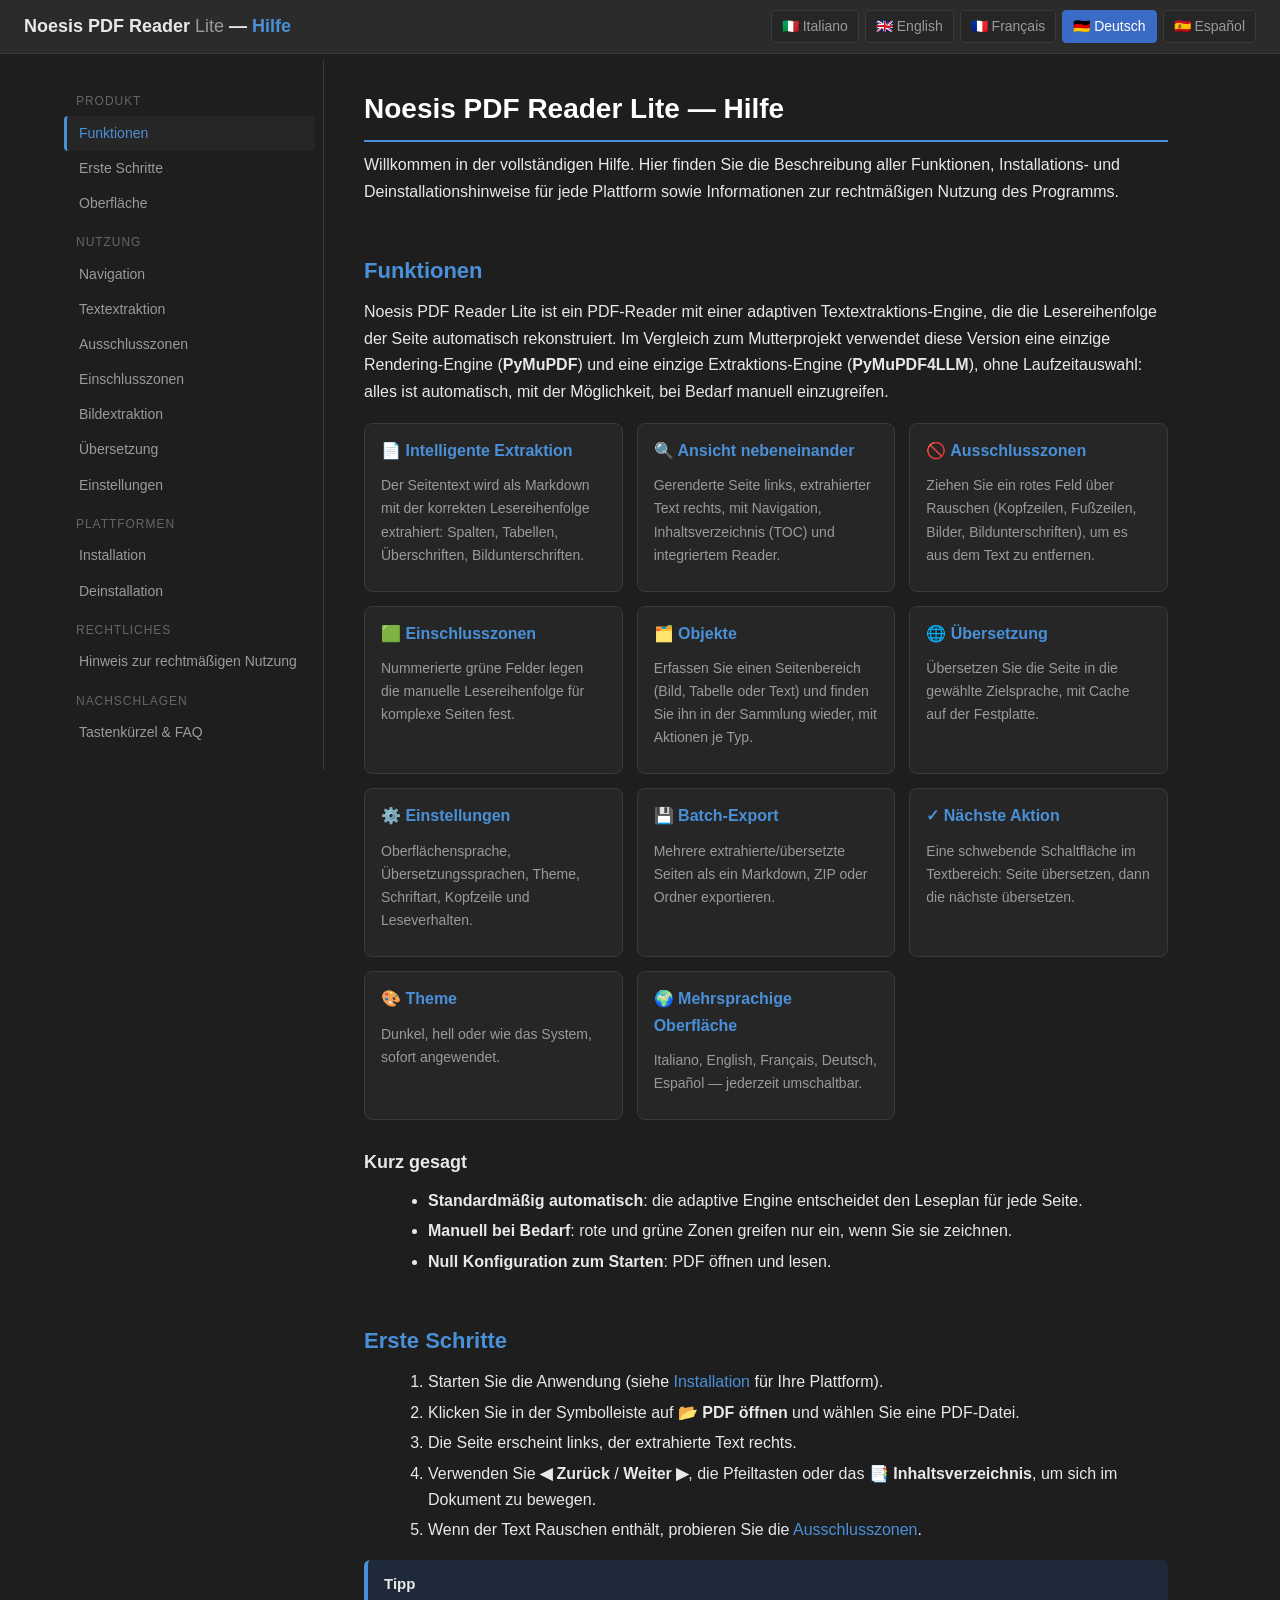
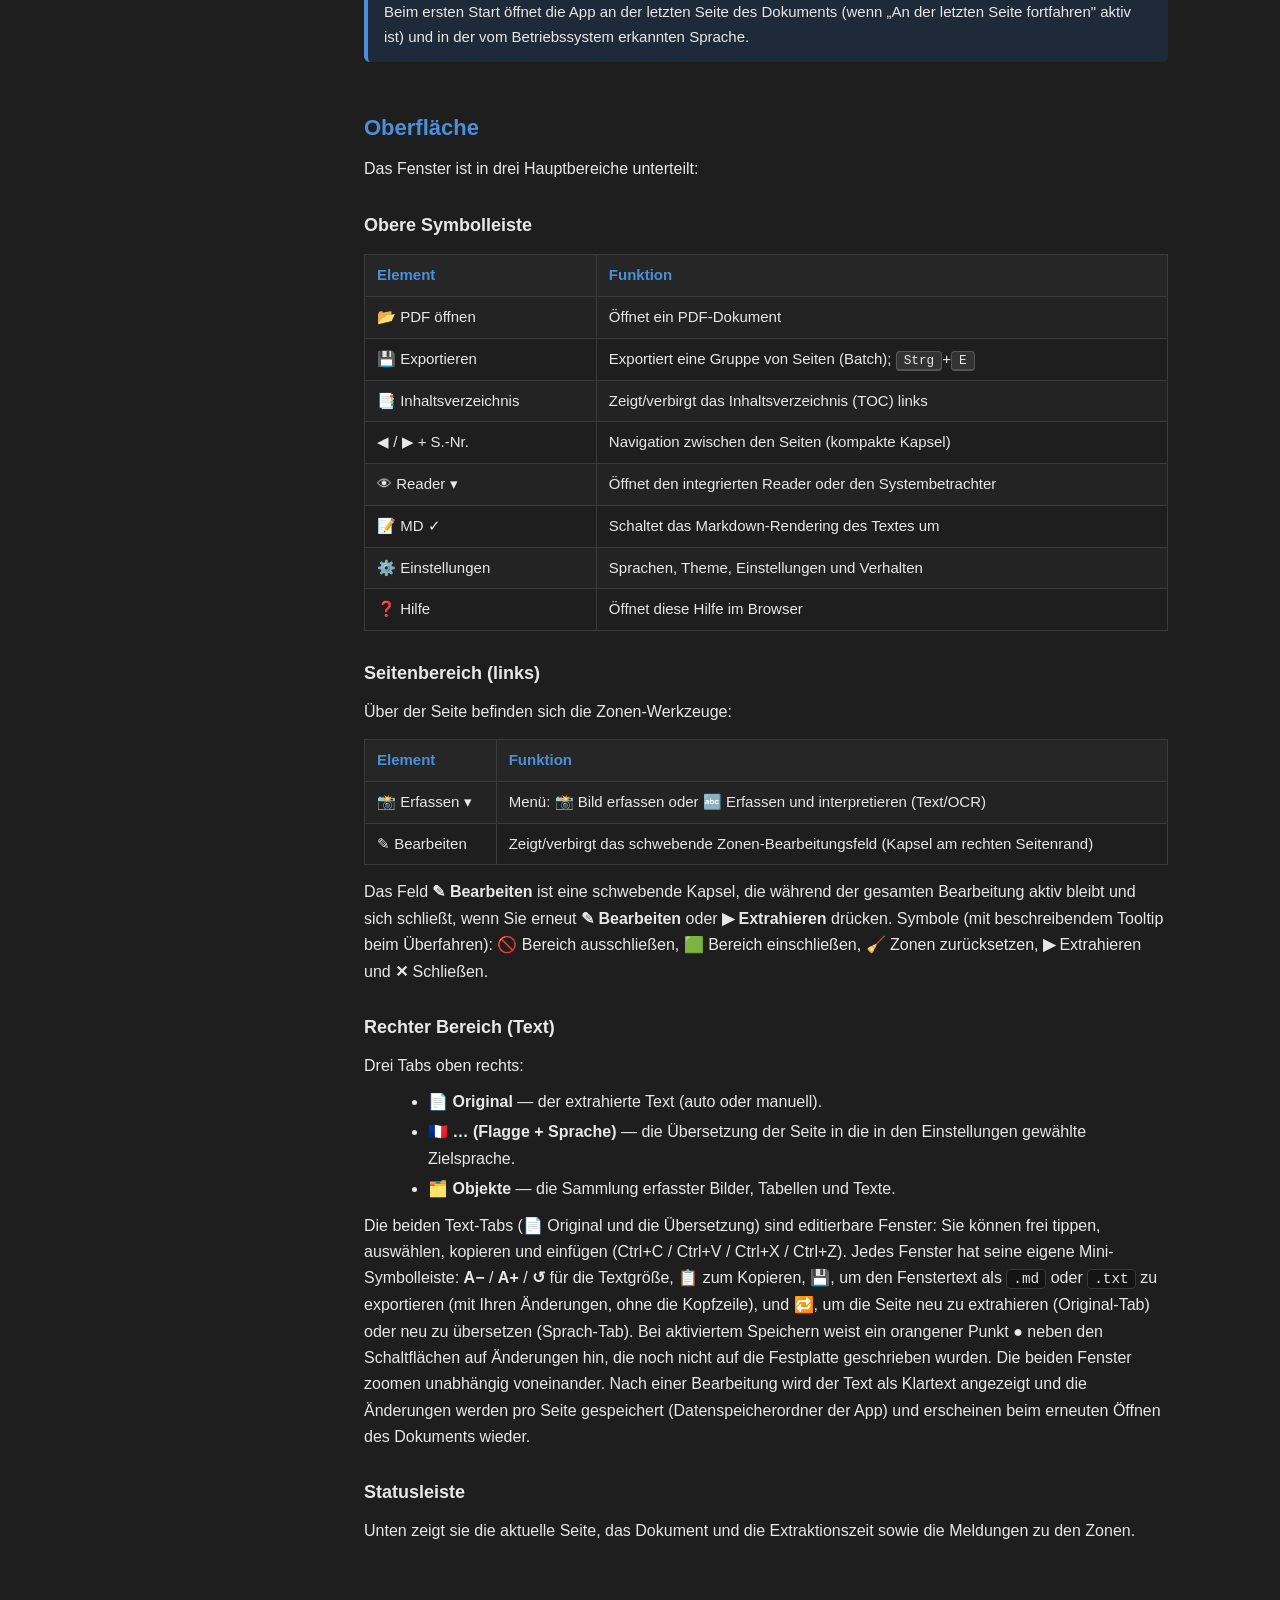
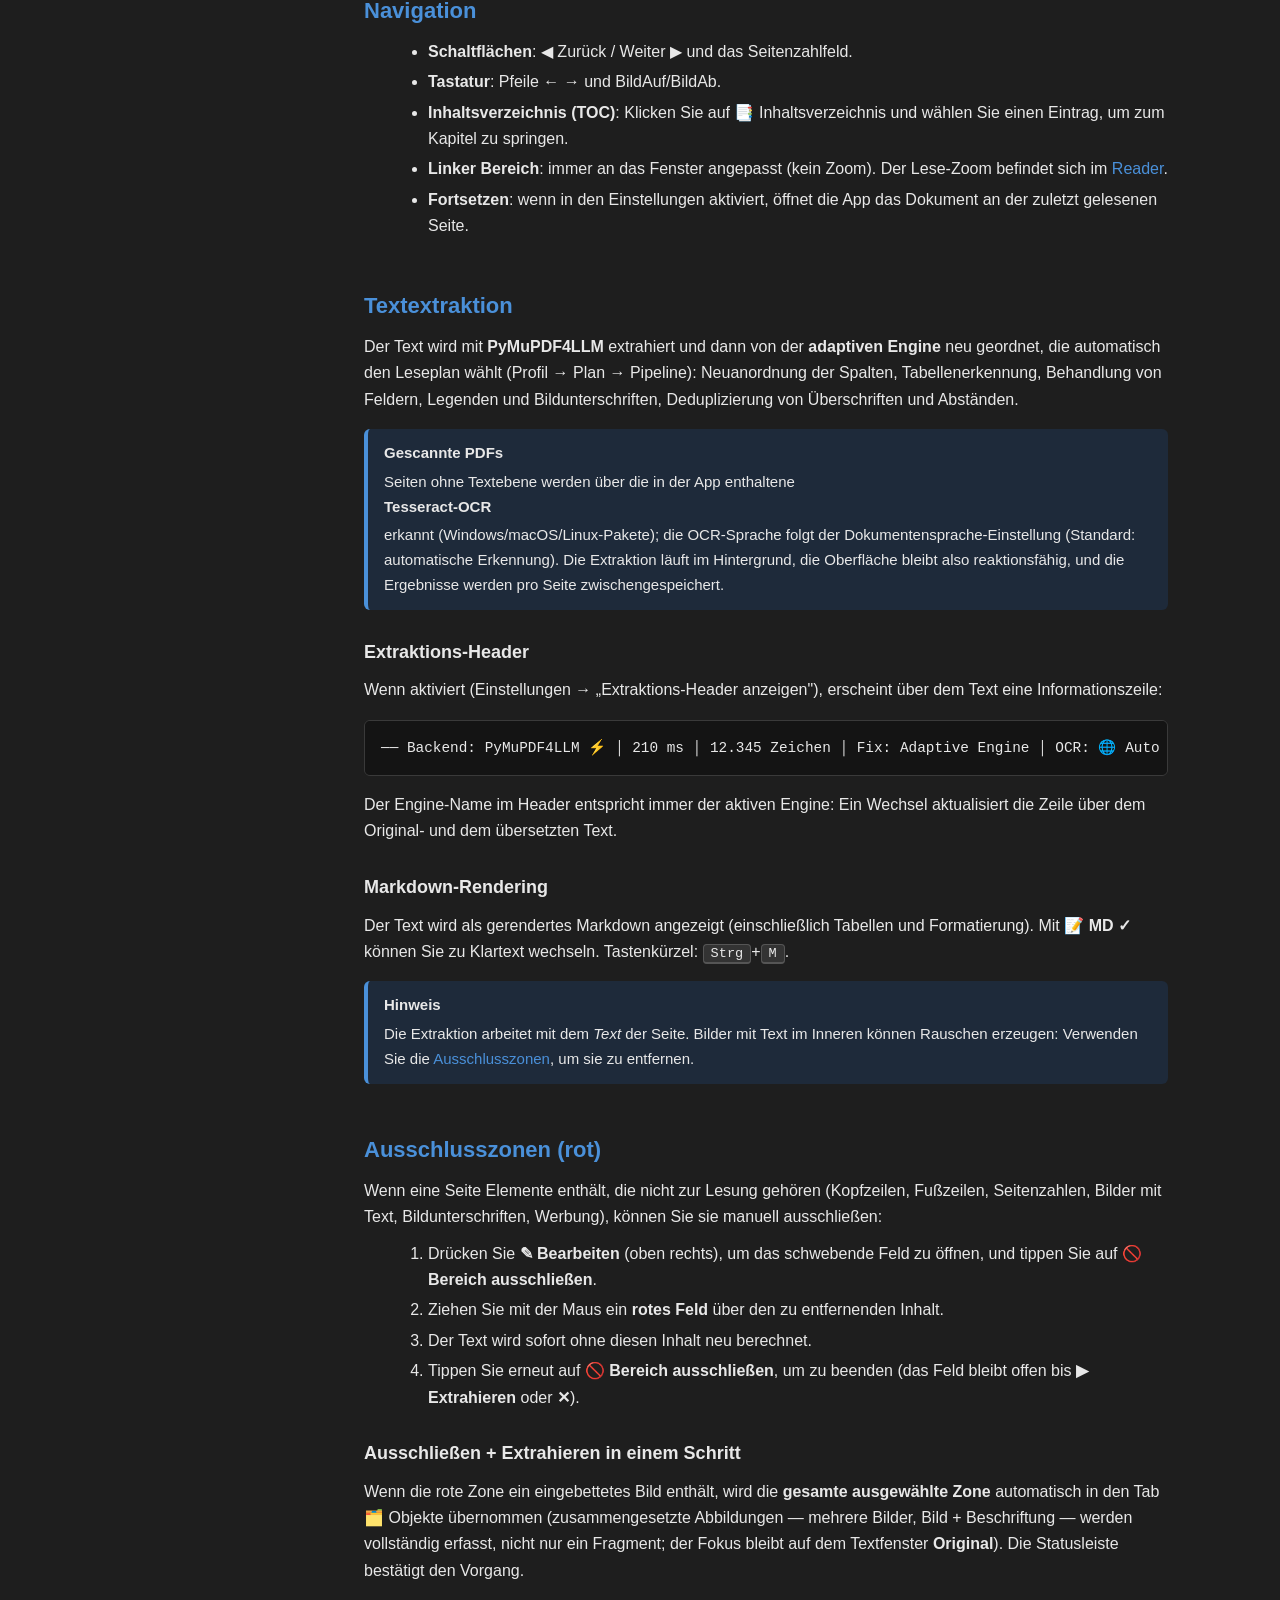
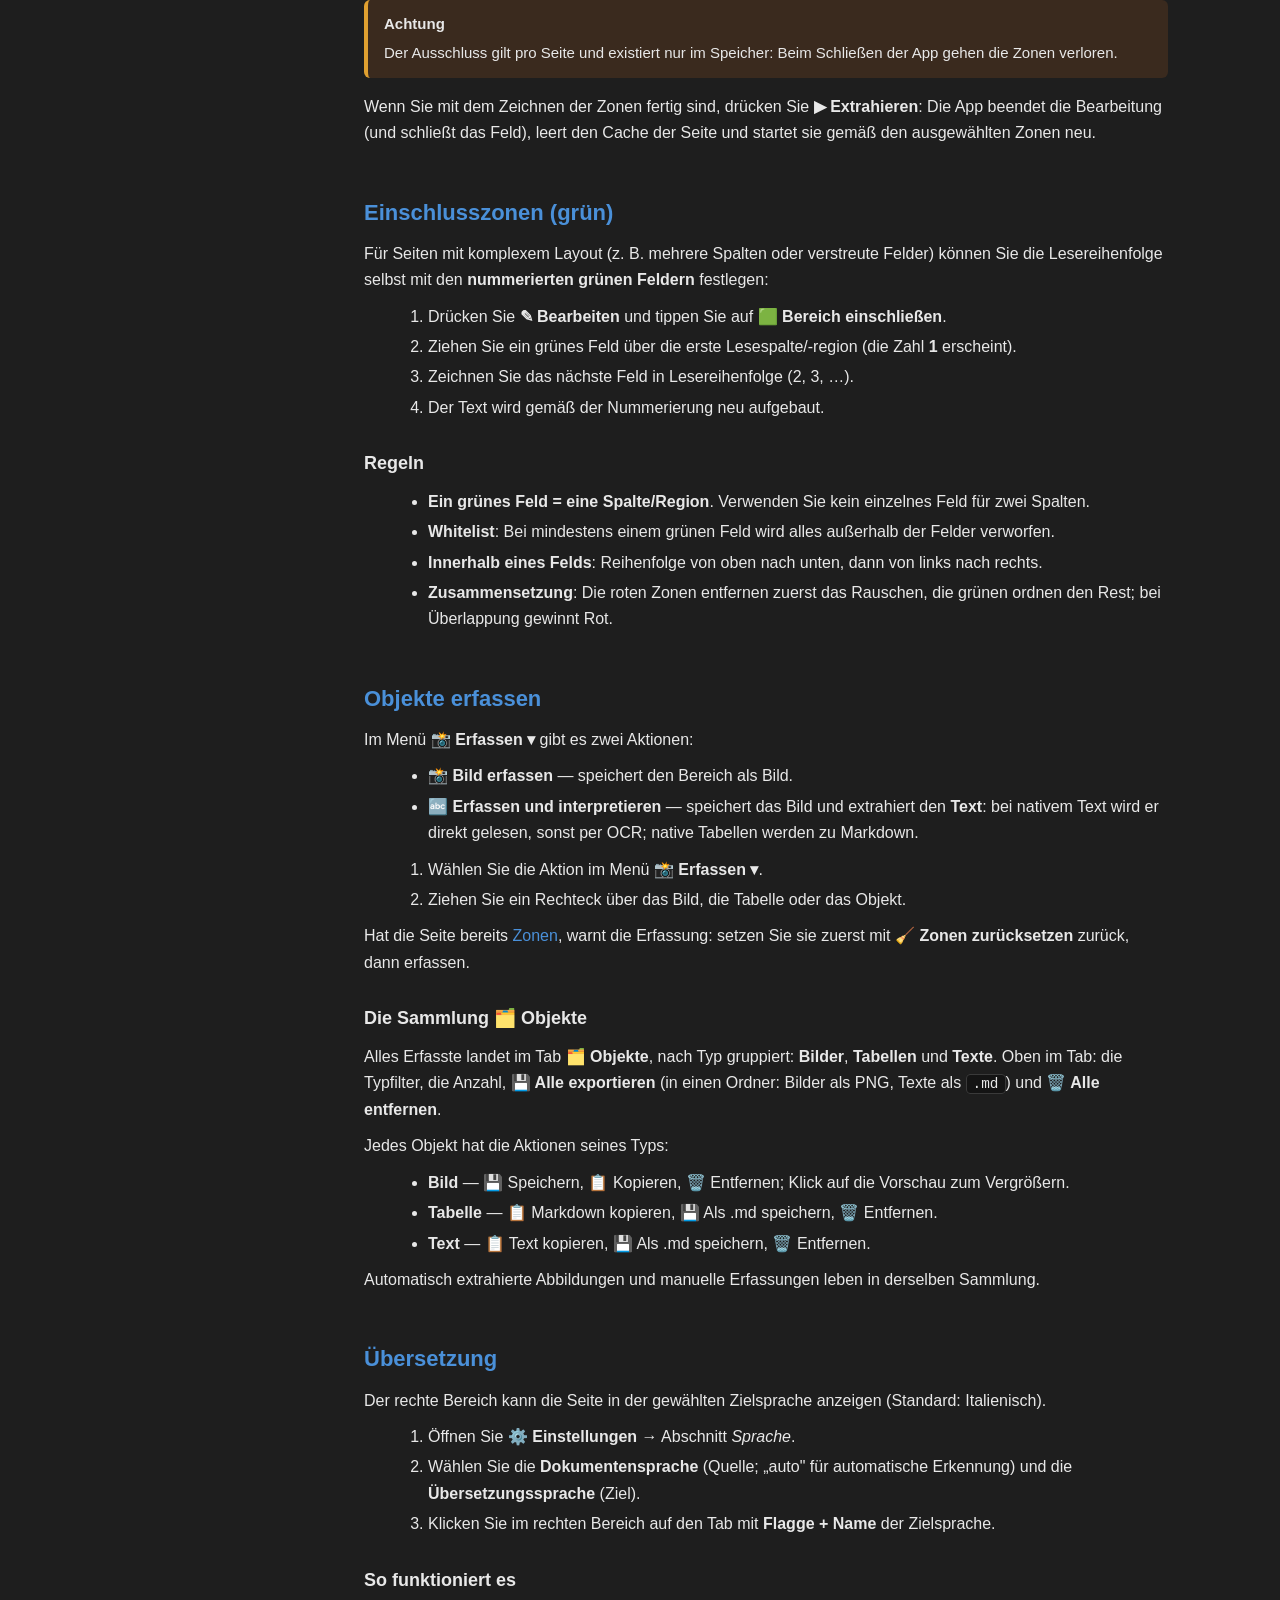
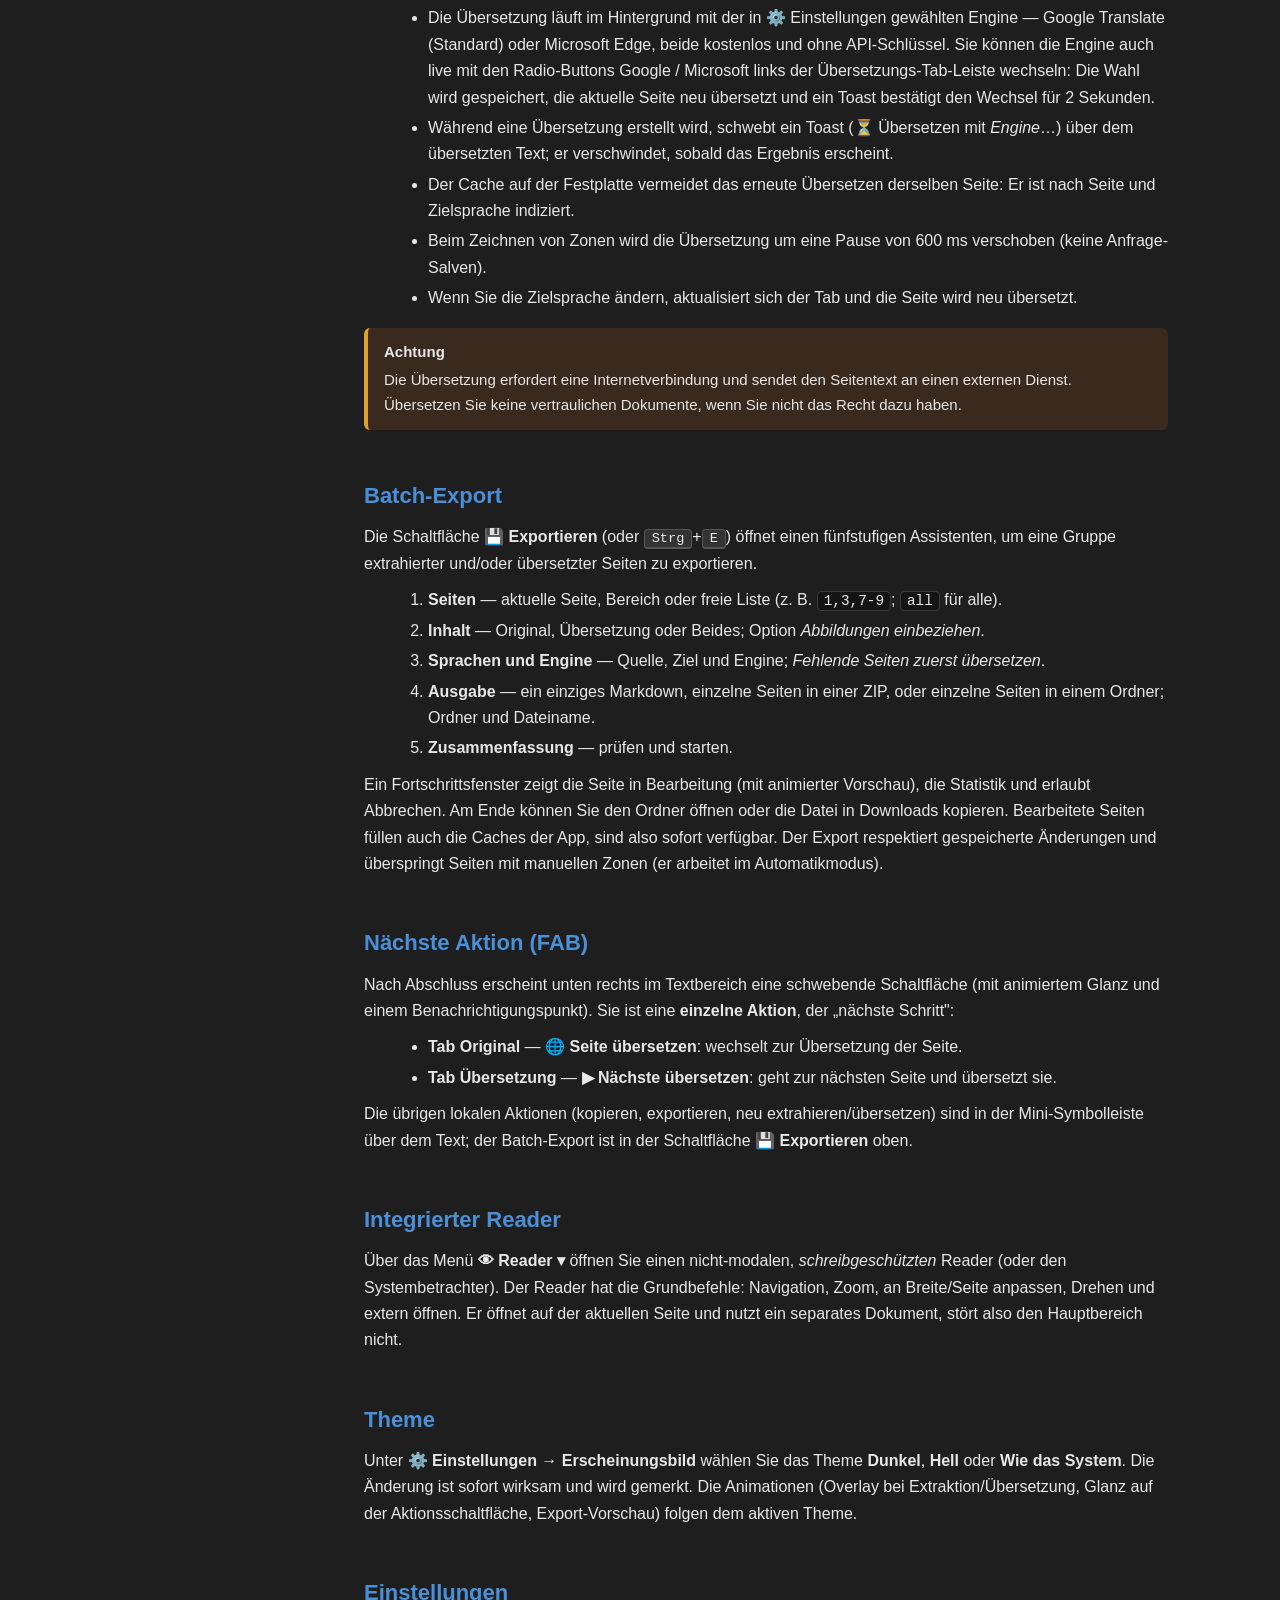
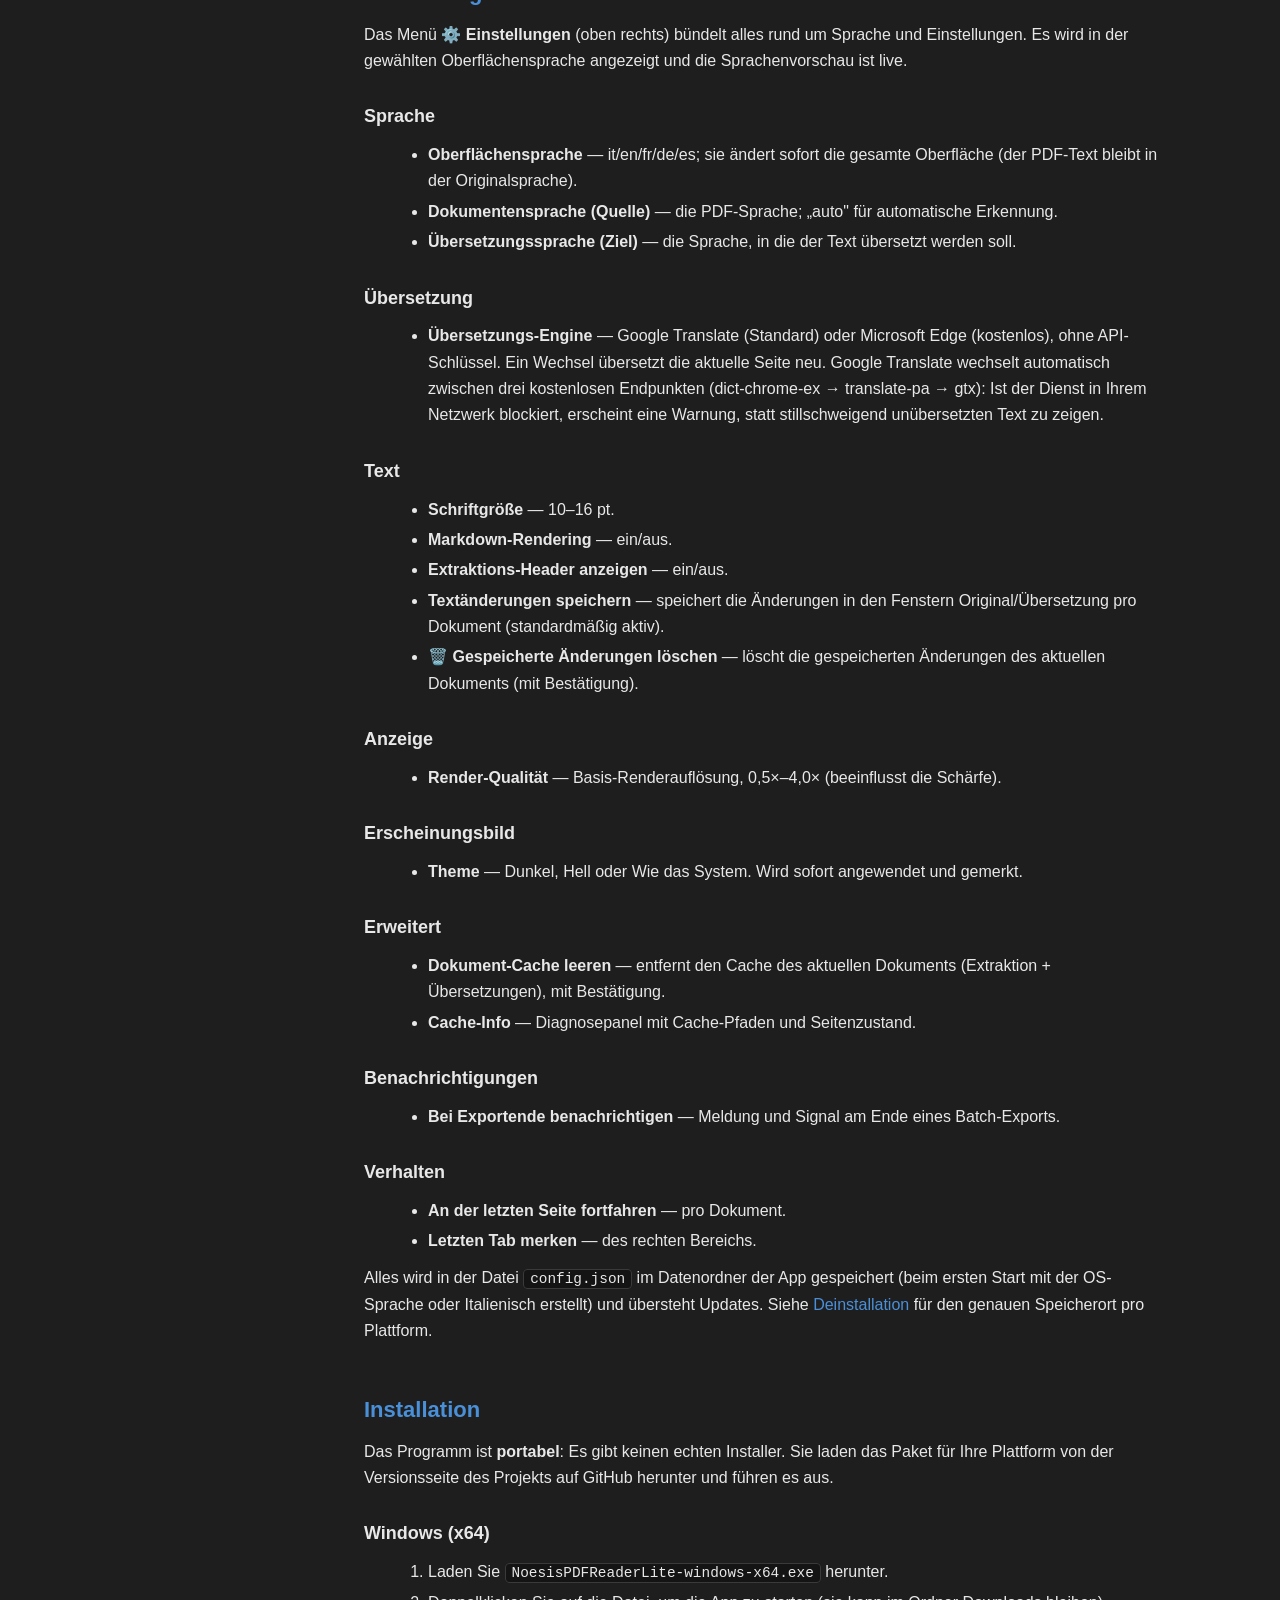
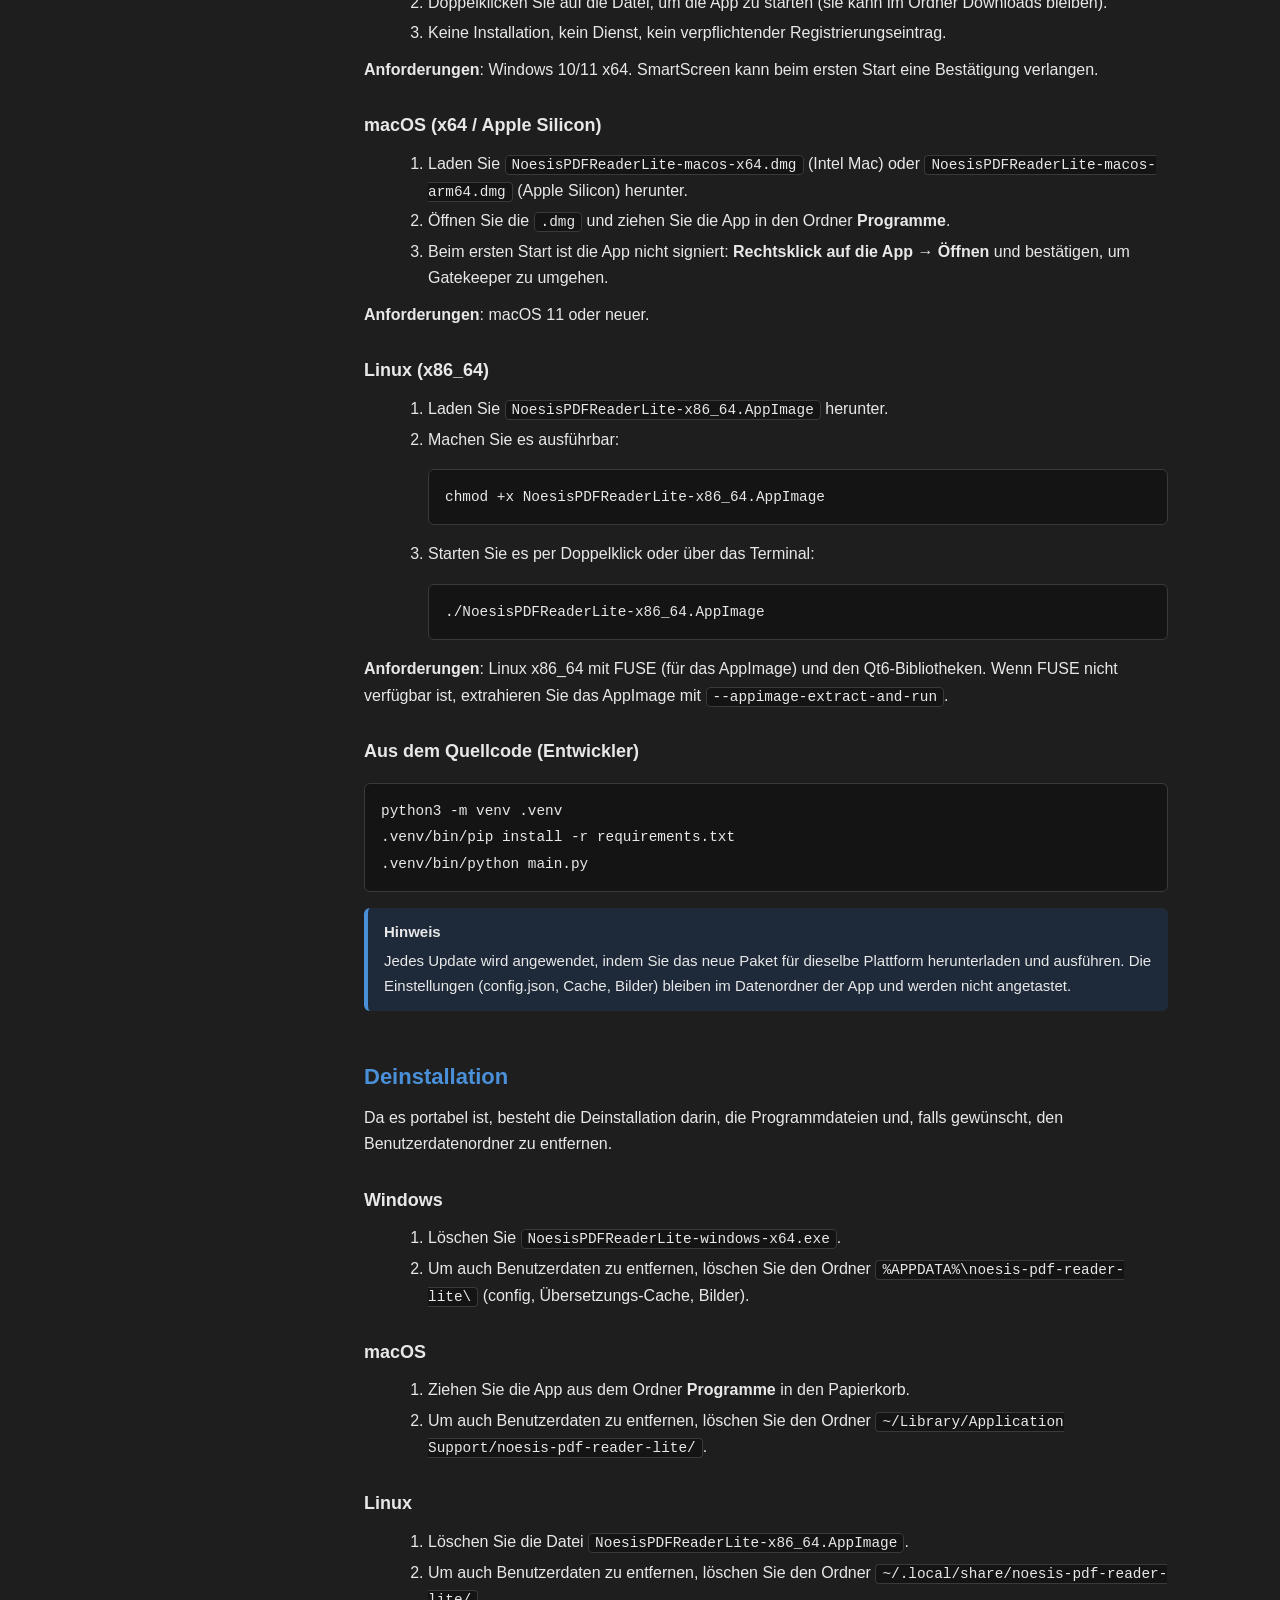
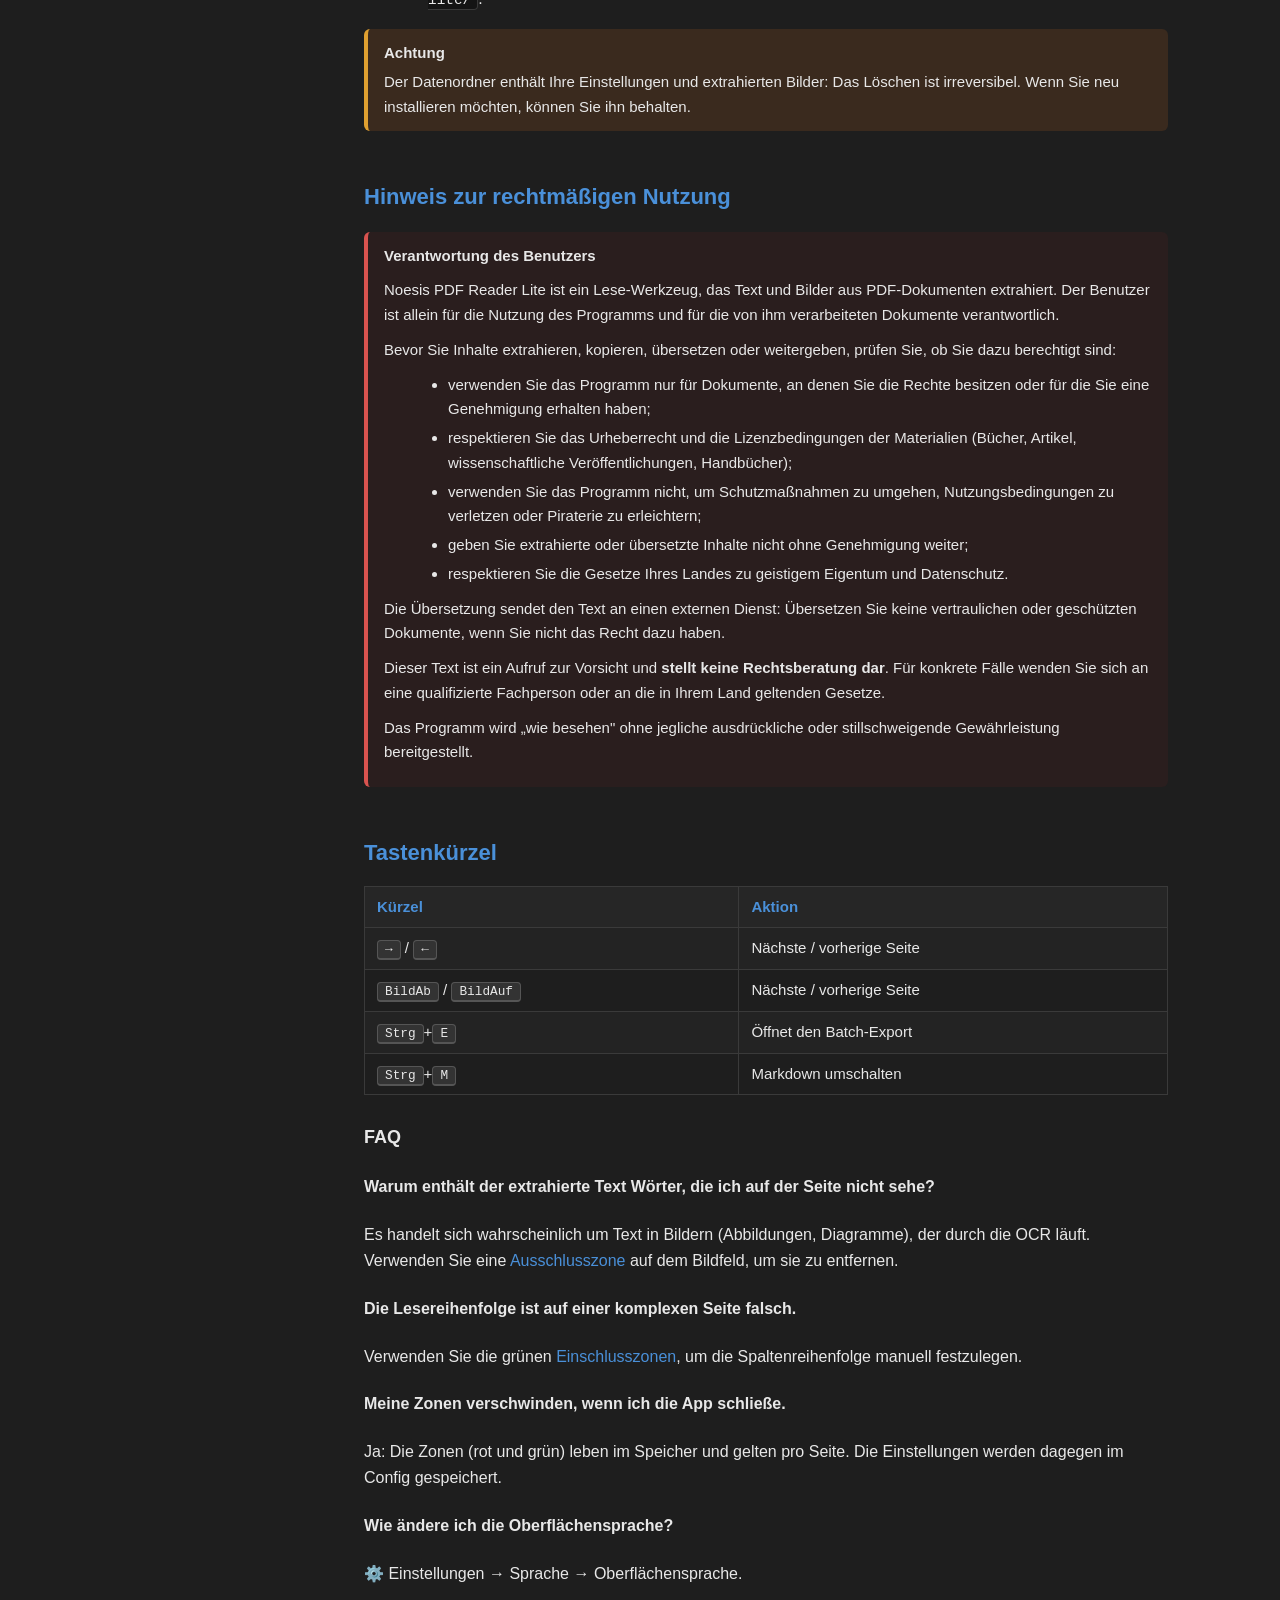
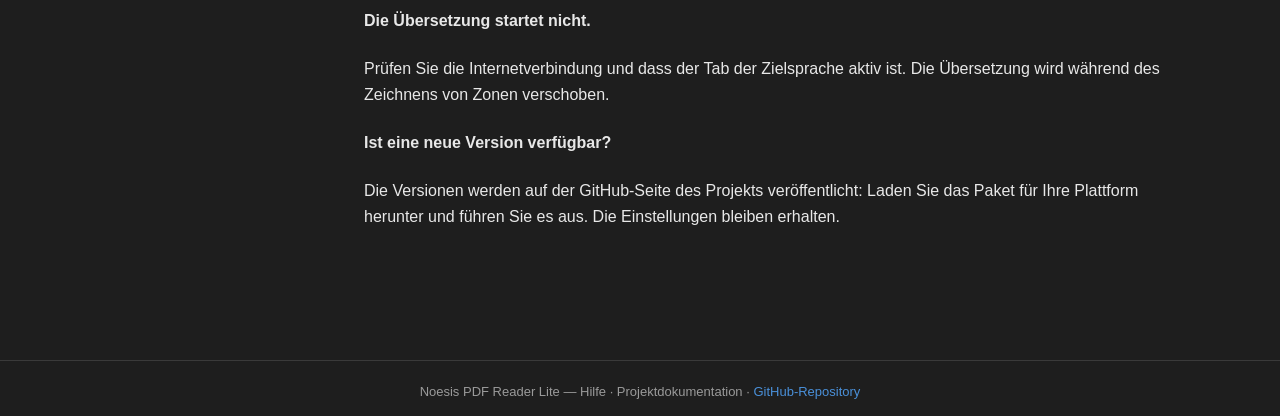
==== commit 83be5bae: "feat(ui): toolbar a pillole, nav compatta, mini toolbar segmentata e capsula zone (Edit) Ridisegno e" ====
--- a/docs/help/de/index.html
+++ b/docs/help/de/index.html
@@ -135,7 +135,7 @@
         <tr><td>📂 PDF öffnen</td><td>Öffnet ein PDF-Dokument</td></tr>
         <tr><td>💾 Exportieren</td><td>Exportiert eine Gruppe von Seiten (Batch); <kbd>Strg</kbd>+<kbd>E</kbd></td></tr>
         <tr><td>📑 Inhaltsverzeichnis</td><td>Zeigt/verbirgt das Inhaltsverzeichnis (TOC) links</td></tr>
-        <tr><td>◀ Zurück / Weiter ▶ + Zahlen</td><td>Navigation zwischen den Seiten</td></tr>
+        <tr><td>◀ / ▶ + S.-Nr.</td><td>Navigation zwischen den Seiten (kompakte Kapsel)</td></tr>
         <tr><td>👁 Reader ▾</td><td>Öffnet den integrierten Reader oder den Systembetrachter</td></tr>
         <tr><td>📝 MD ✓</td><td>Schaltet das Markdown-Rendering des Textes um</td></tr>
         <tr><td>⚙️ Einstellungen</td><td>Sprachen, Theme, Einstellungen und Verhalten</td></tr>
@@ -147,9 +147,15 @@
       <table>
         <tr><th>Element</th><th>Funktion</th></tr>
         <tr><td>📸 Erfassen ▾</td><td>Menü: 📸 Bild erfassen oder 🔤 Erfassen und interpretieren (Text/OCR)</td></tr>
-        <tr><td>🎯 Zonen ▾</td><td>Menü: 🚫 Bereich ausschließen (rotes Feld), 🟩 Bereich einschließen (nummerierte grüne Felder) und 🧹 Zonen zurücksetzen</td></tr>
-        <tr><td>▶ Extrahieren</td><td>Beendet die Zonenbearbeitung und startet die Seitenextraktion neu</td></tr>
+        <tr><td>✎ Bearbeiten</td><td>Zeigt/verbirgt das schwebende Zonen-Bearbeitungsfeld (Kapsel am rechten Seitenrand)</td></tr>
       </table>
+      <p>Das Feld <strong>✎ Bearbeiten</strong> ist eine schwebende Kapsel, die
+      während der gesamten Bearbeitung aktiv bleibt und sich schließt, wenn Sie
+      erneut <strong>✎ Bearbeiten</strong> oder <strong>▶ Extrahieren</strong>
+      drücken. Symbole (mit beschreibendem Tooltip beim Überfahren):
+      <strong>🚫</strong> Bereich ausschließen, <strong>🟩</strong> Bereich
+      einschließen, <strong>🧹</strong> Zonen zurücksetzen,
+      <strong>▶</strong> Extrahieren und <strong>✕</strong> Schließen.</p>
 
       <h3>Rechter Bereich (Text)</h3>
       <p>Drei Tabs oben rechts:</p>
@@ -239,13 +245,15 @@
       (Kopfzeilen, Fußzeilen, Seitenzahlen, Bilder mit Text,
       Bildunterschriften, Werbung), können Sie sie manuell ausschließen:</p>
       <ol>
-        <li>Öffnen Sie das Menü <strong>🎯 Zonen ▾</strong> und wählen Sie
+        <li>Drücken Sie <strong>✎ Bearbeiten</strong> (oben rechts), um das
+          schwebende Feld zu öffnen, und tippen Sie auf
           <strong>🚫 Bereich ausschließen</strong>.</li>
         <li>Ziehen Sie mit der Maus ein <strong>rotes Feld</strong> über den
           zu entfernenden Inhalt.</li>
         <li>Der Text wird sofort ohne diesen Inhalt neu berechnet.</li>
-        <li>Wählen Sie im Menü erneut <strong>🚫 Bereich ausschließen</strong>,
-          um zu beenden.</li>
+        <li>Tippen Sie erneut auf <strong>🚫 Bereich ausschließen</strong>, um zu
+          beenden (das Feld bleibt offen bis <strong>▶ Extrahieren</strong> oder
+          <strong>✕</strong>).</li>
       </ol>
 
       <h3>Ausschließen + Extrahieren in einem Schritt</h3>
@@ -261,8 +269,9 @@
         Zonen verloren.</div>
 
       <p>Wenn Sie mit dem Zeichnen der Zonen fertig sind, drücken Sie
-      <strong>▶ Extrahieren</strong>: Die App beendet die Bearbeitung, leert den
-      Cache der Seite und startet sie gemäß den ausgewählten Zonen neu.</p>
+      <strong>▶ Extrahieren</strong>: Die App beendet die Bearbeitung (und
+      schließt das Feld), leert den Cache der Seite und startet sie gemäß den
+      ausgewählten Zonen neu.</p>
 
       <!-- ═══════════════ EINSCHLUSSZONEN ═══════════════ -->
 
@@ -271,7 +280,7 @@
       Felder) können Sie die Lesereihenfolge selbst mit den
       <strong>nummerierten grünen Feldern</strong> festlegen:</p>
       <ol>
-        <li>Öffnen Sie das Menü <strong>🎯 Zonen ▾</strong> und wählen Sie
+        <li>Drücken Sie <strong>✎ Bearbeiten</strong> und tippen Sie auf
           <strong>🟩 Bereich einschließen</strong>.</li>
         <li>Ziehen Sie ein grünes Feld über die erste Lesespalte/-region (die
           Zahl <strong>1</strong> erscheint).</li>
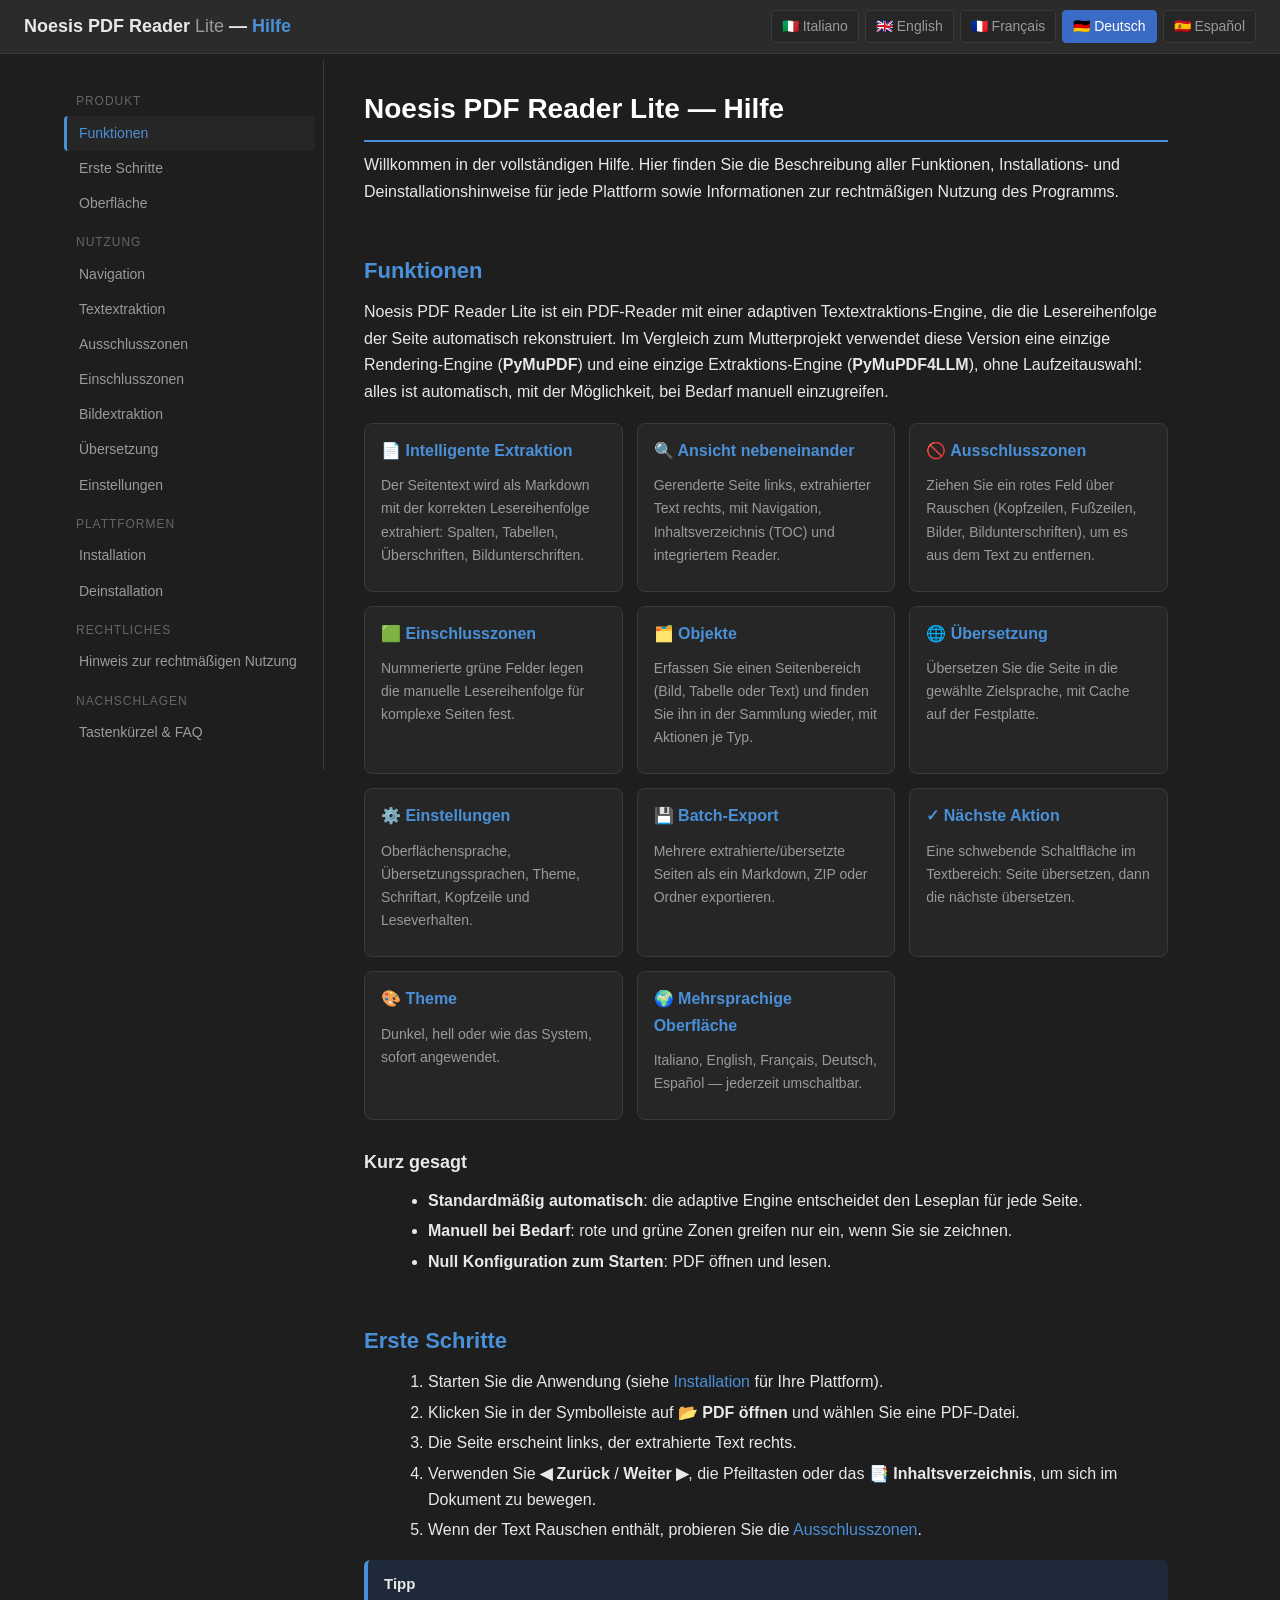
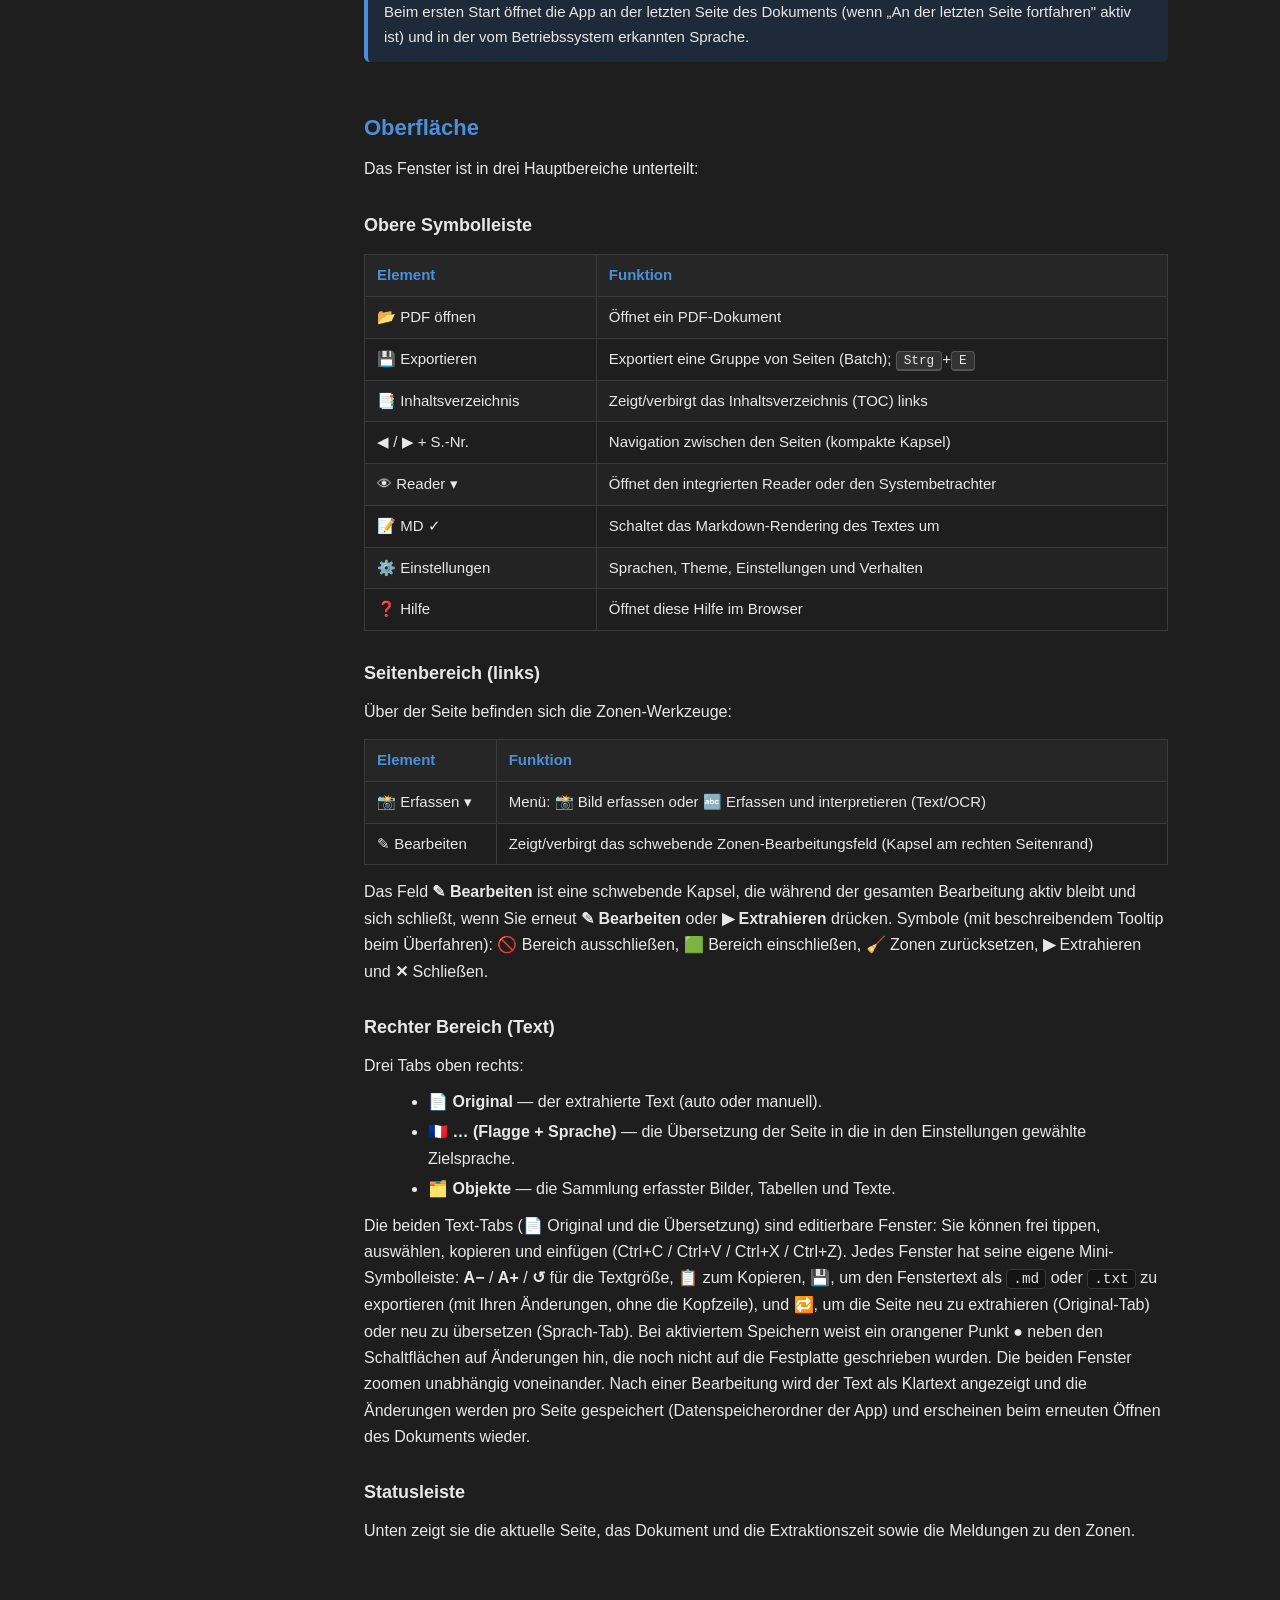
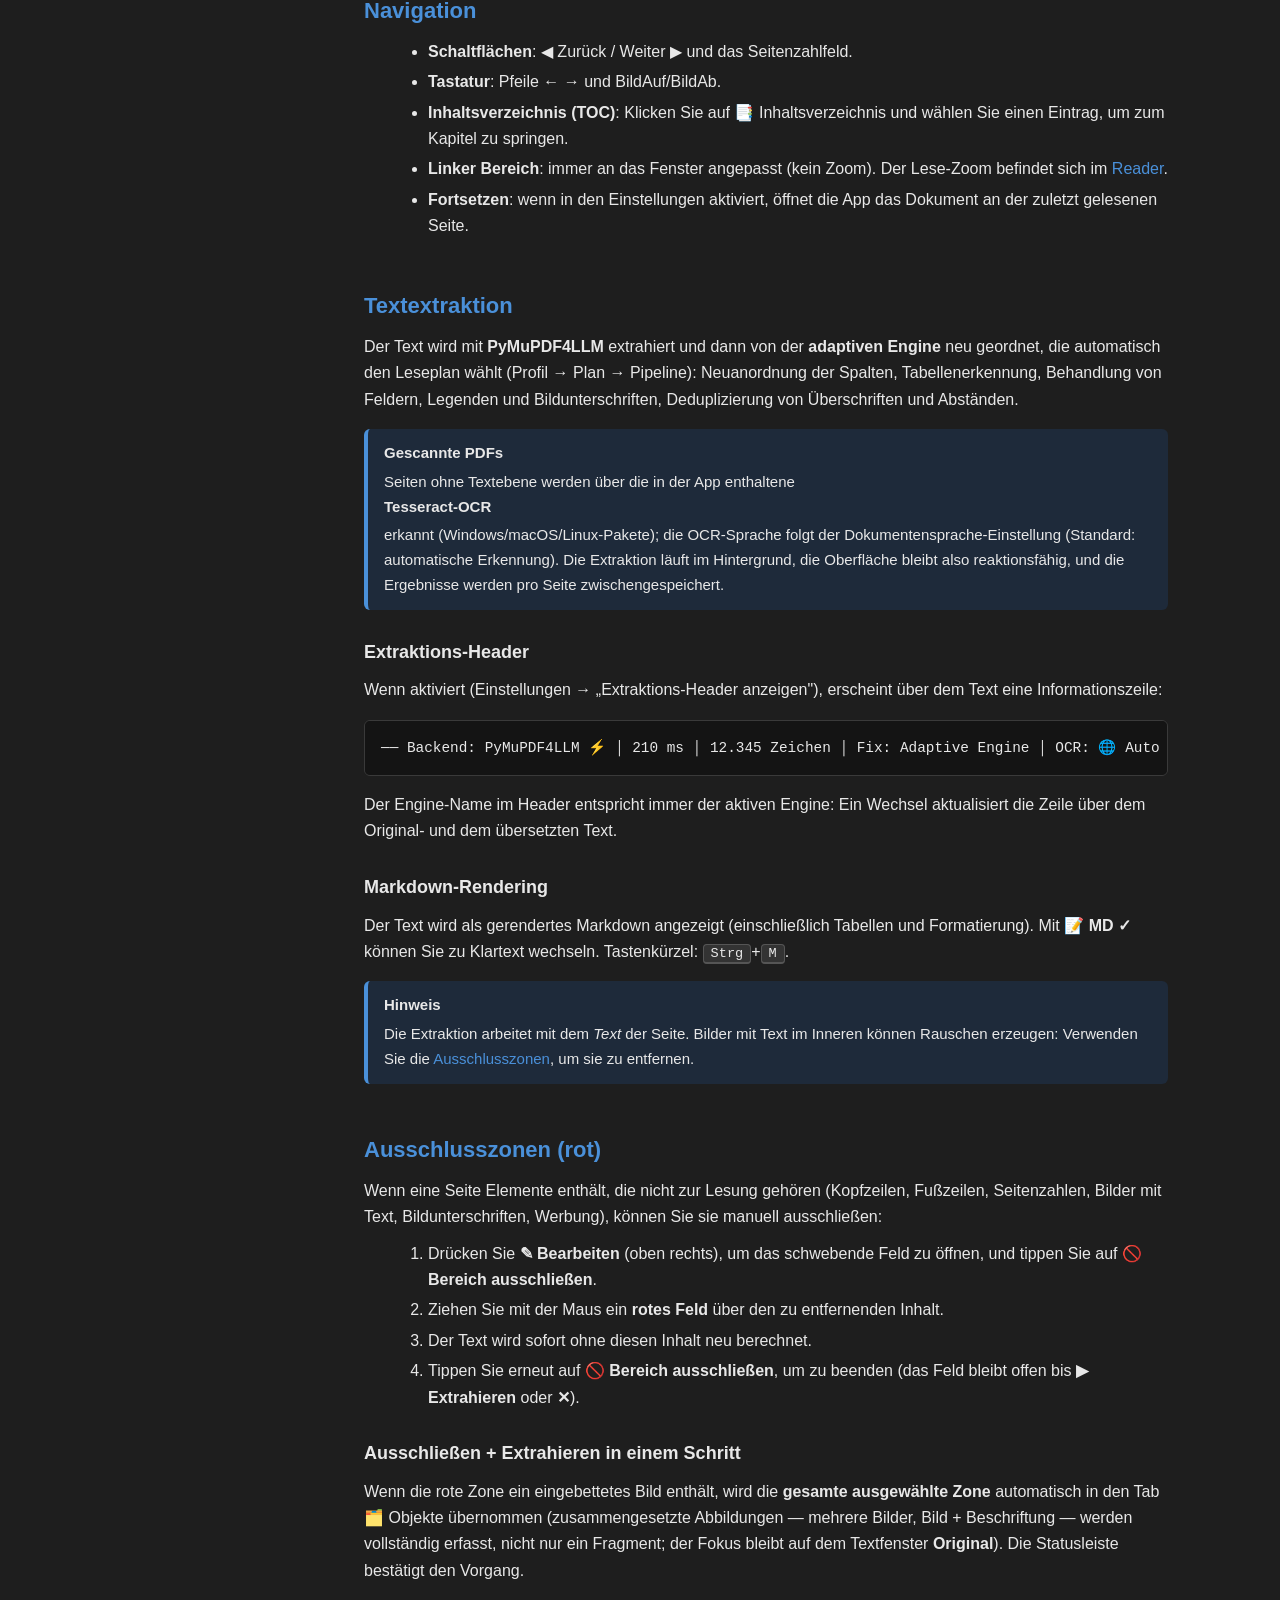
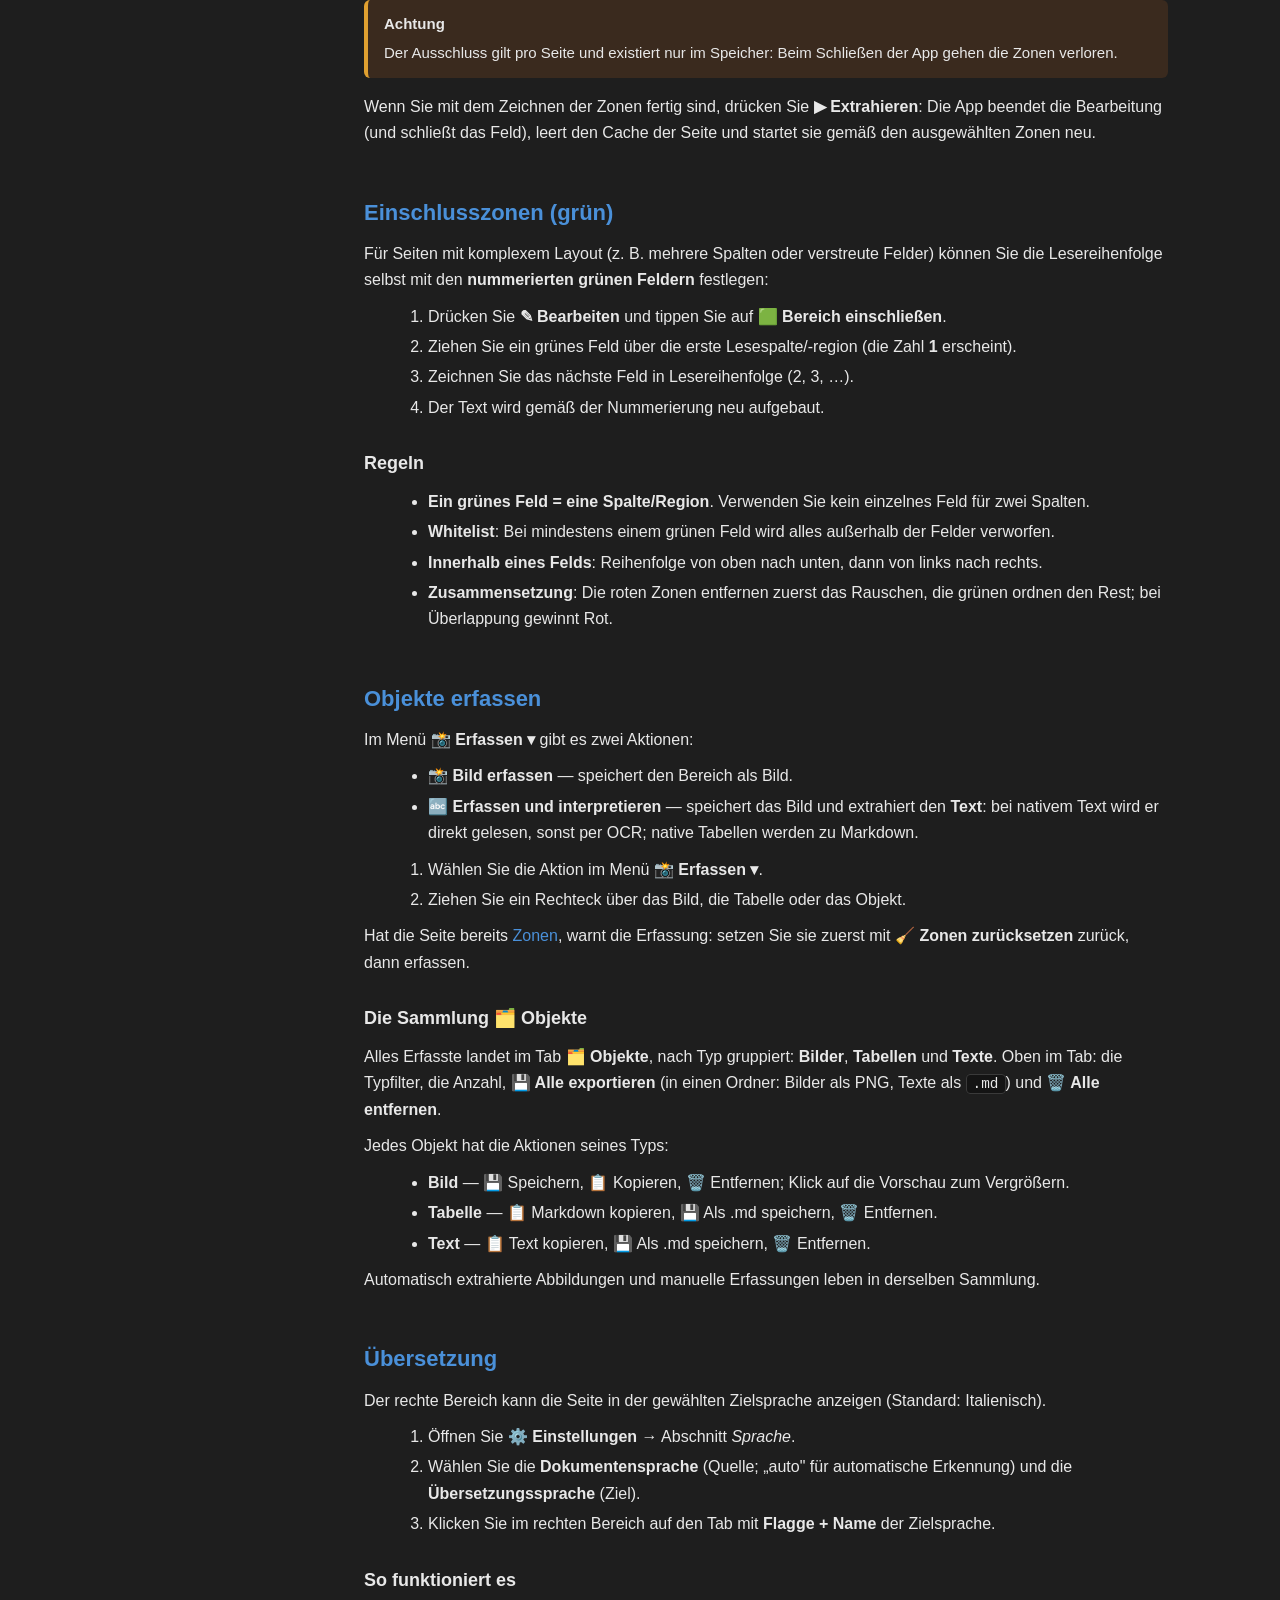
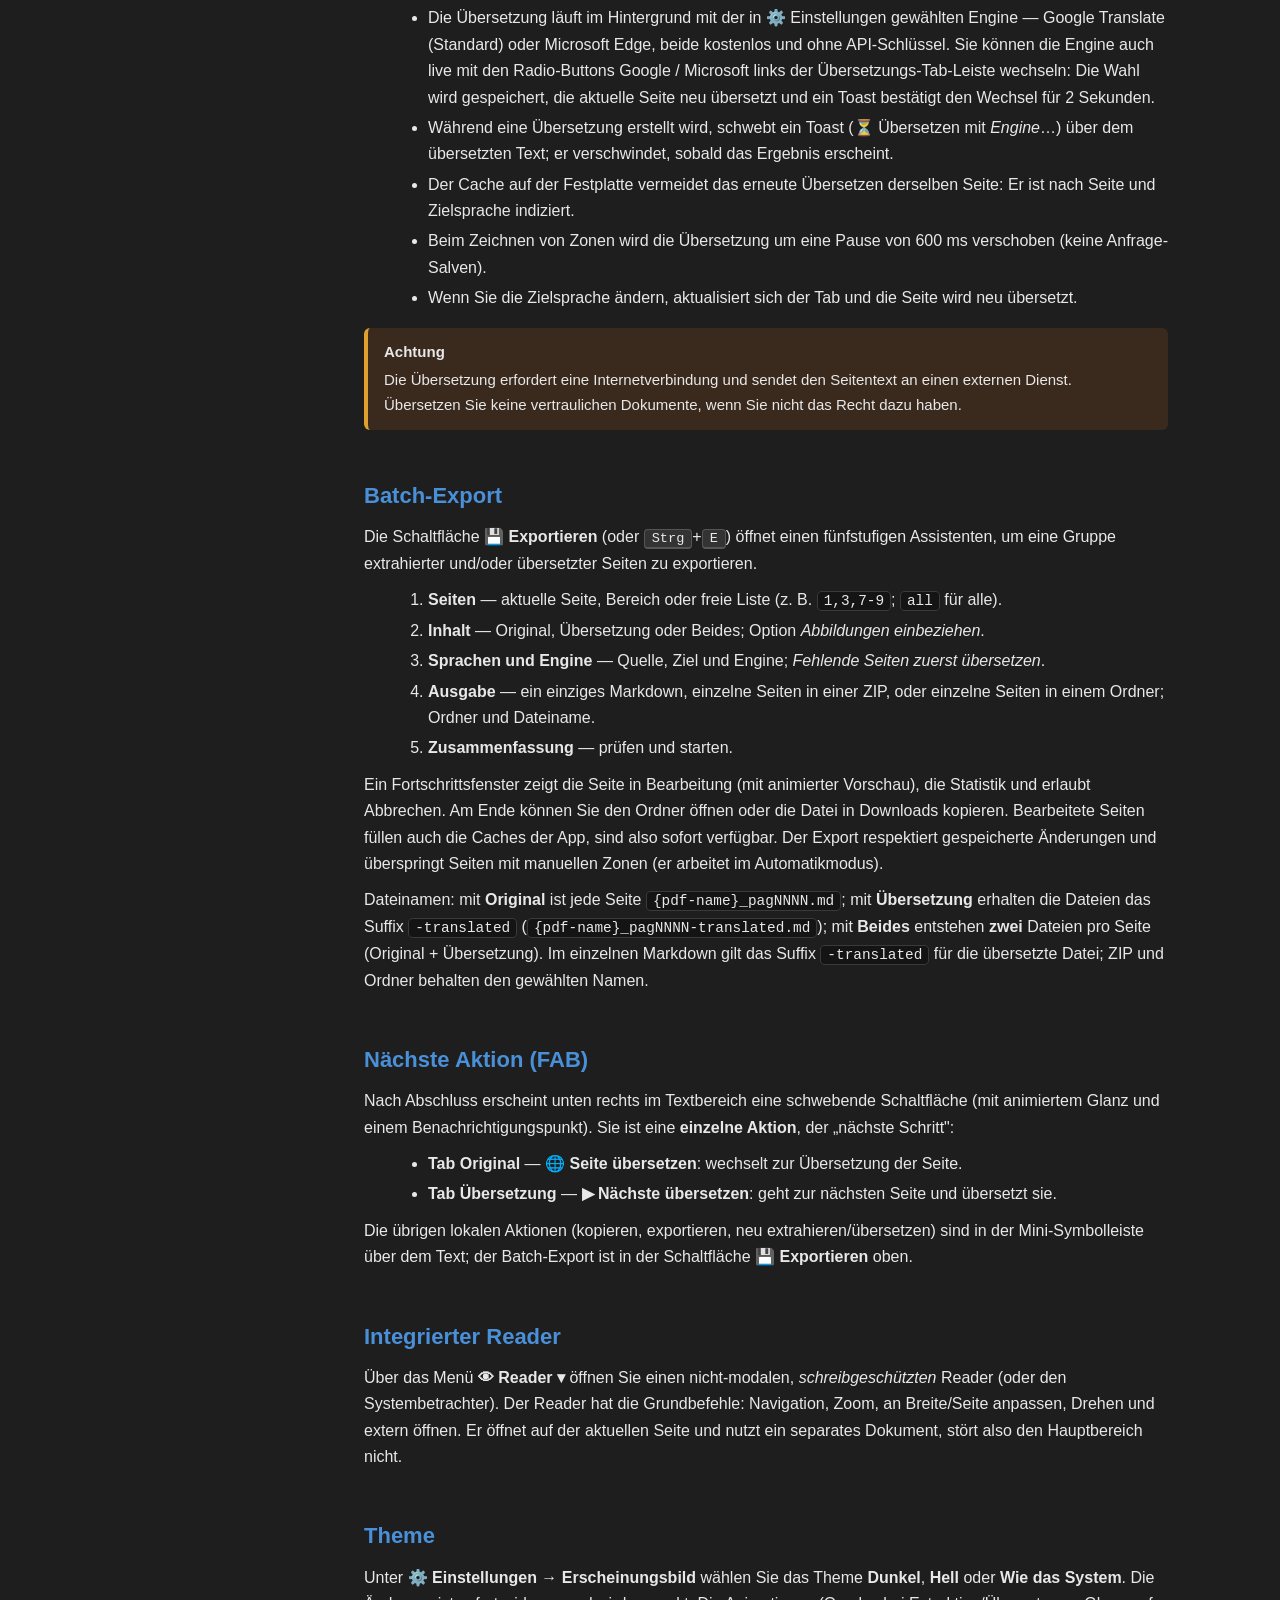
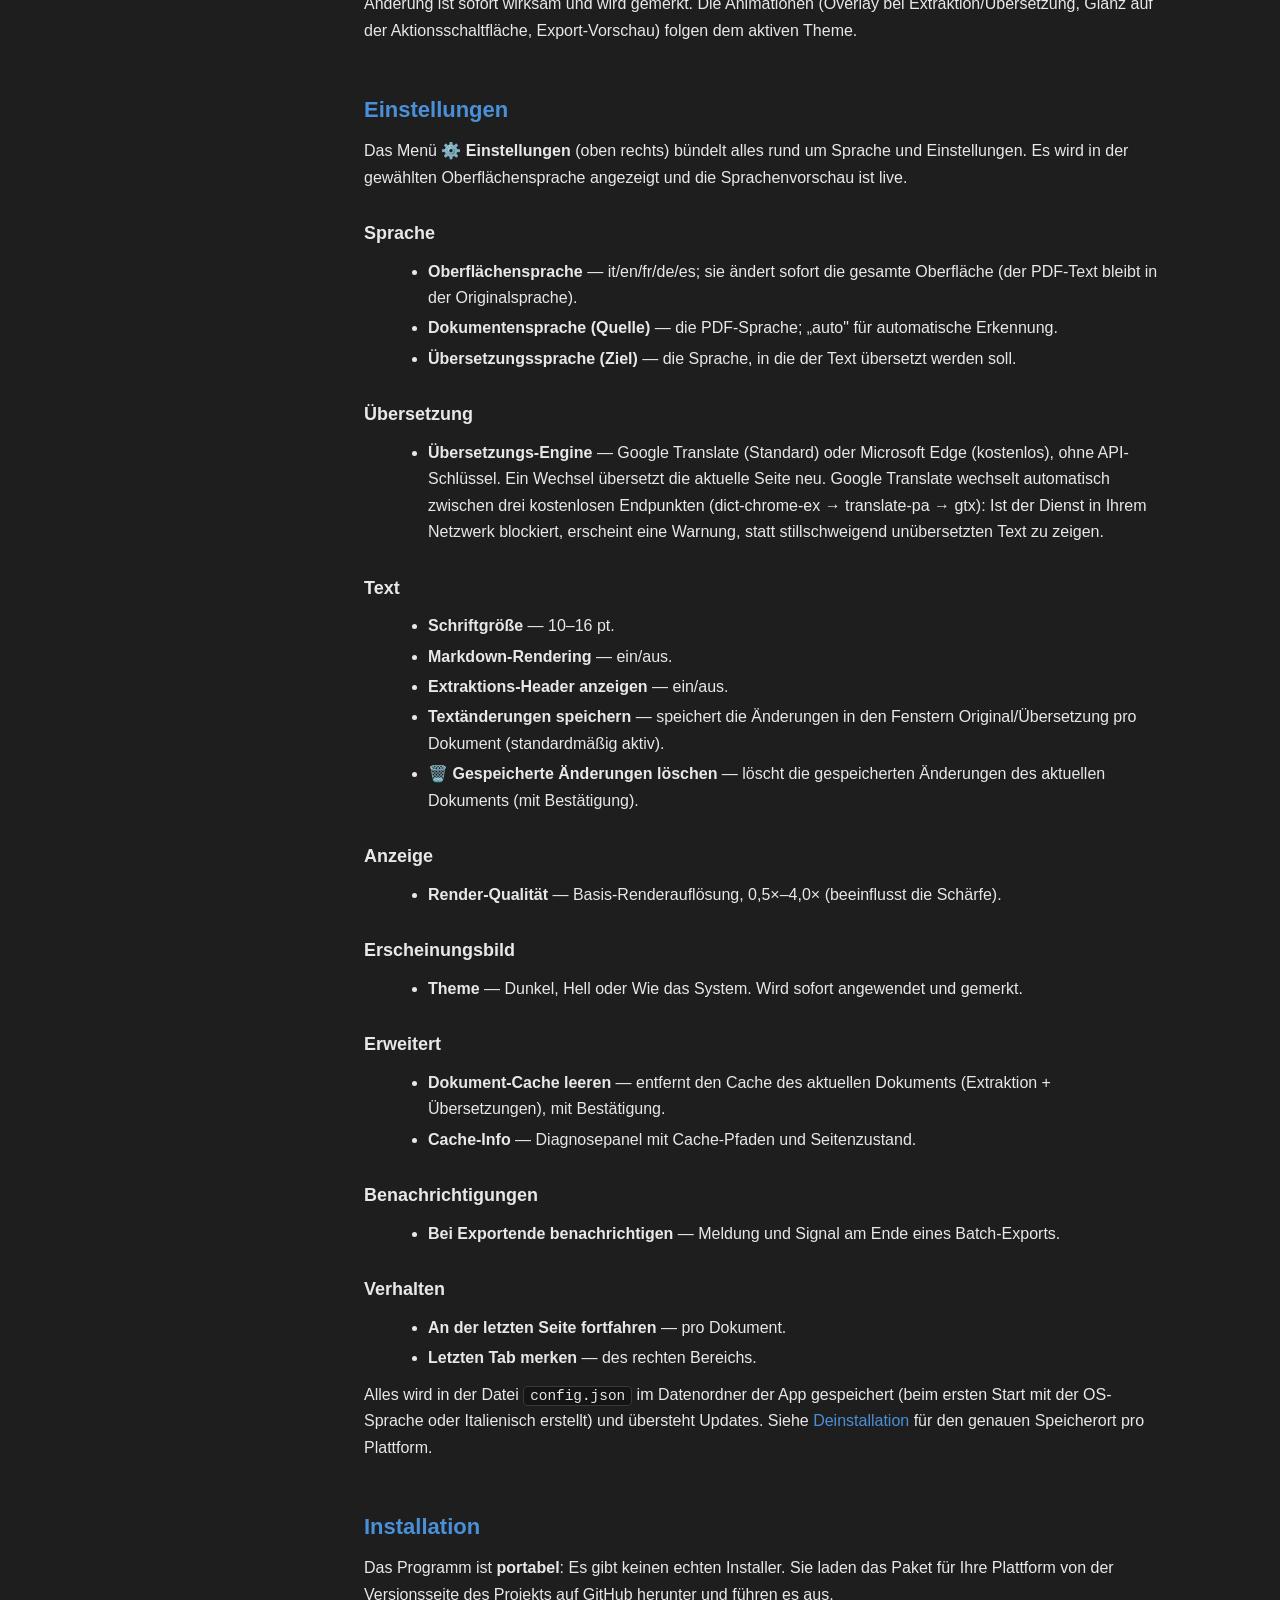
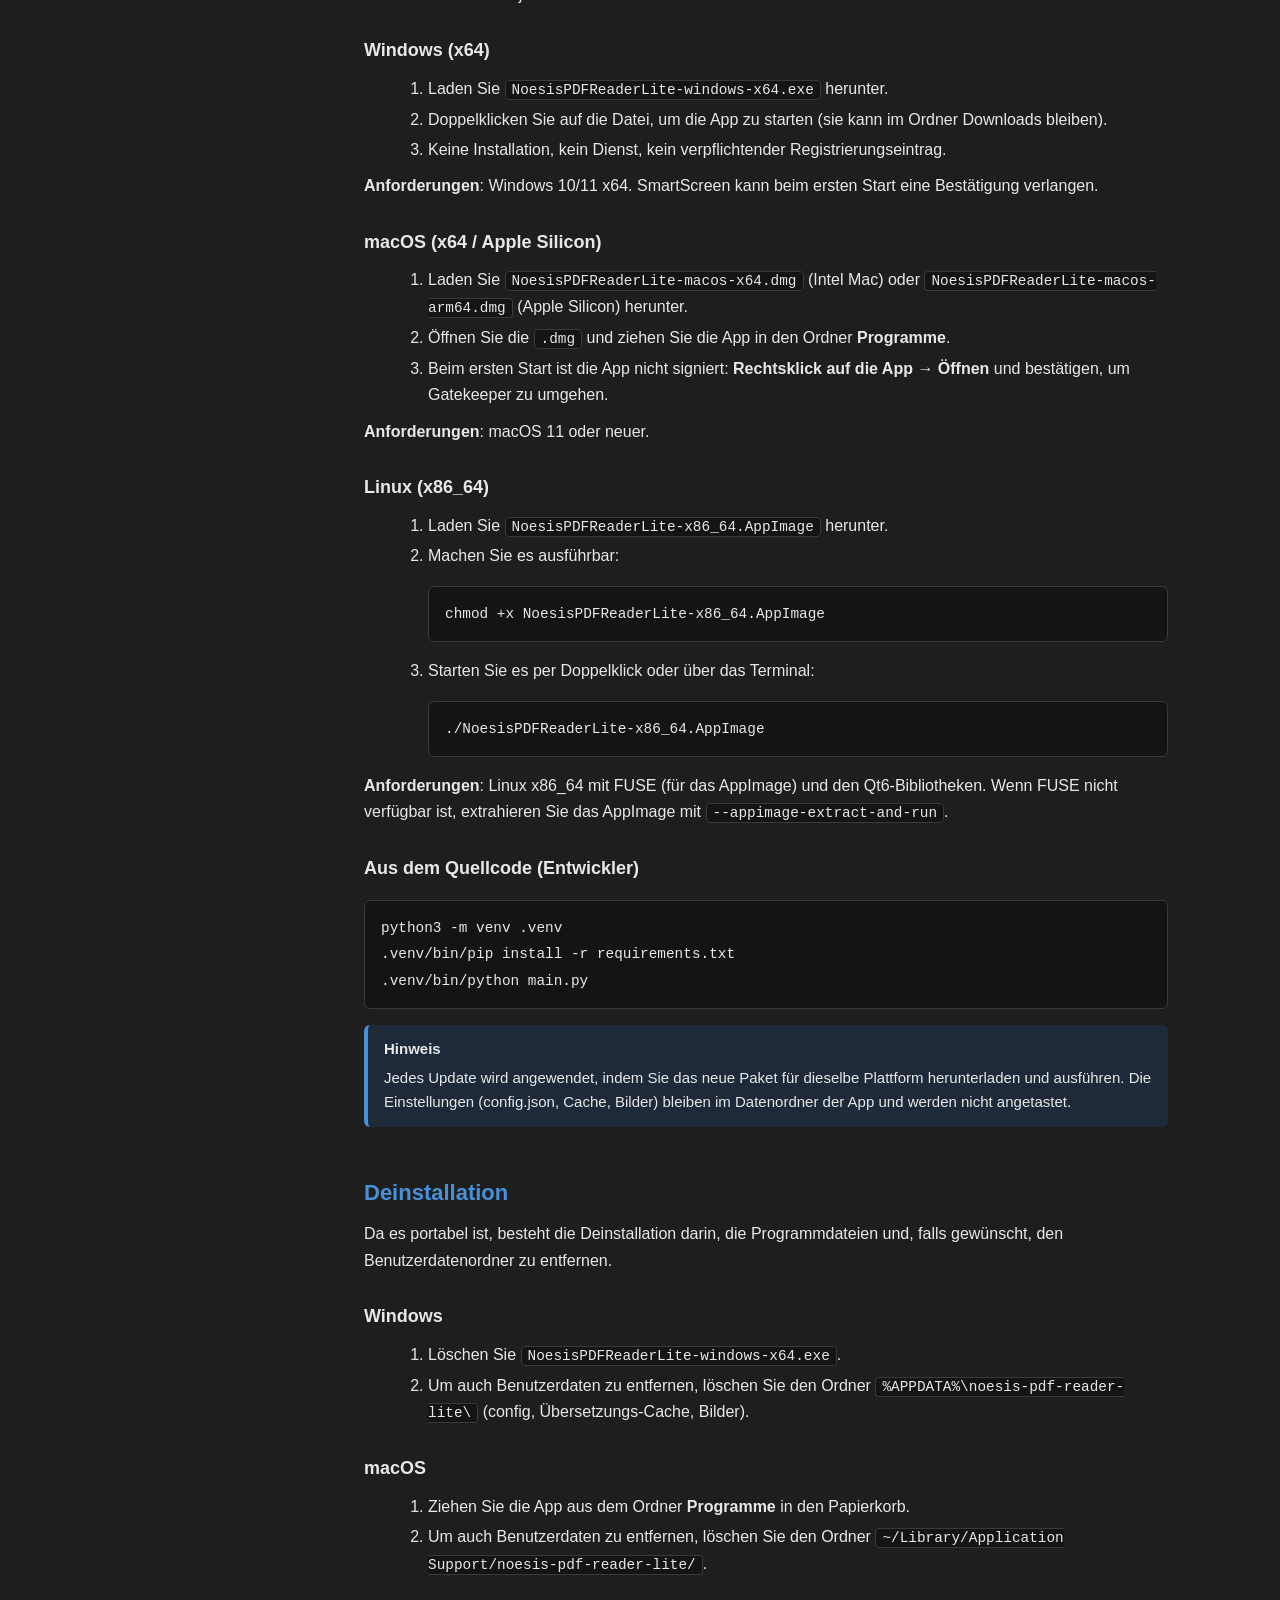
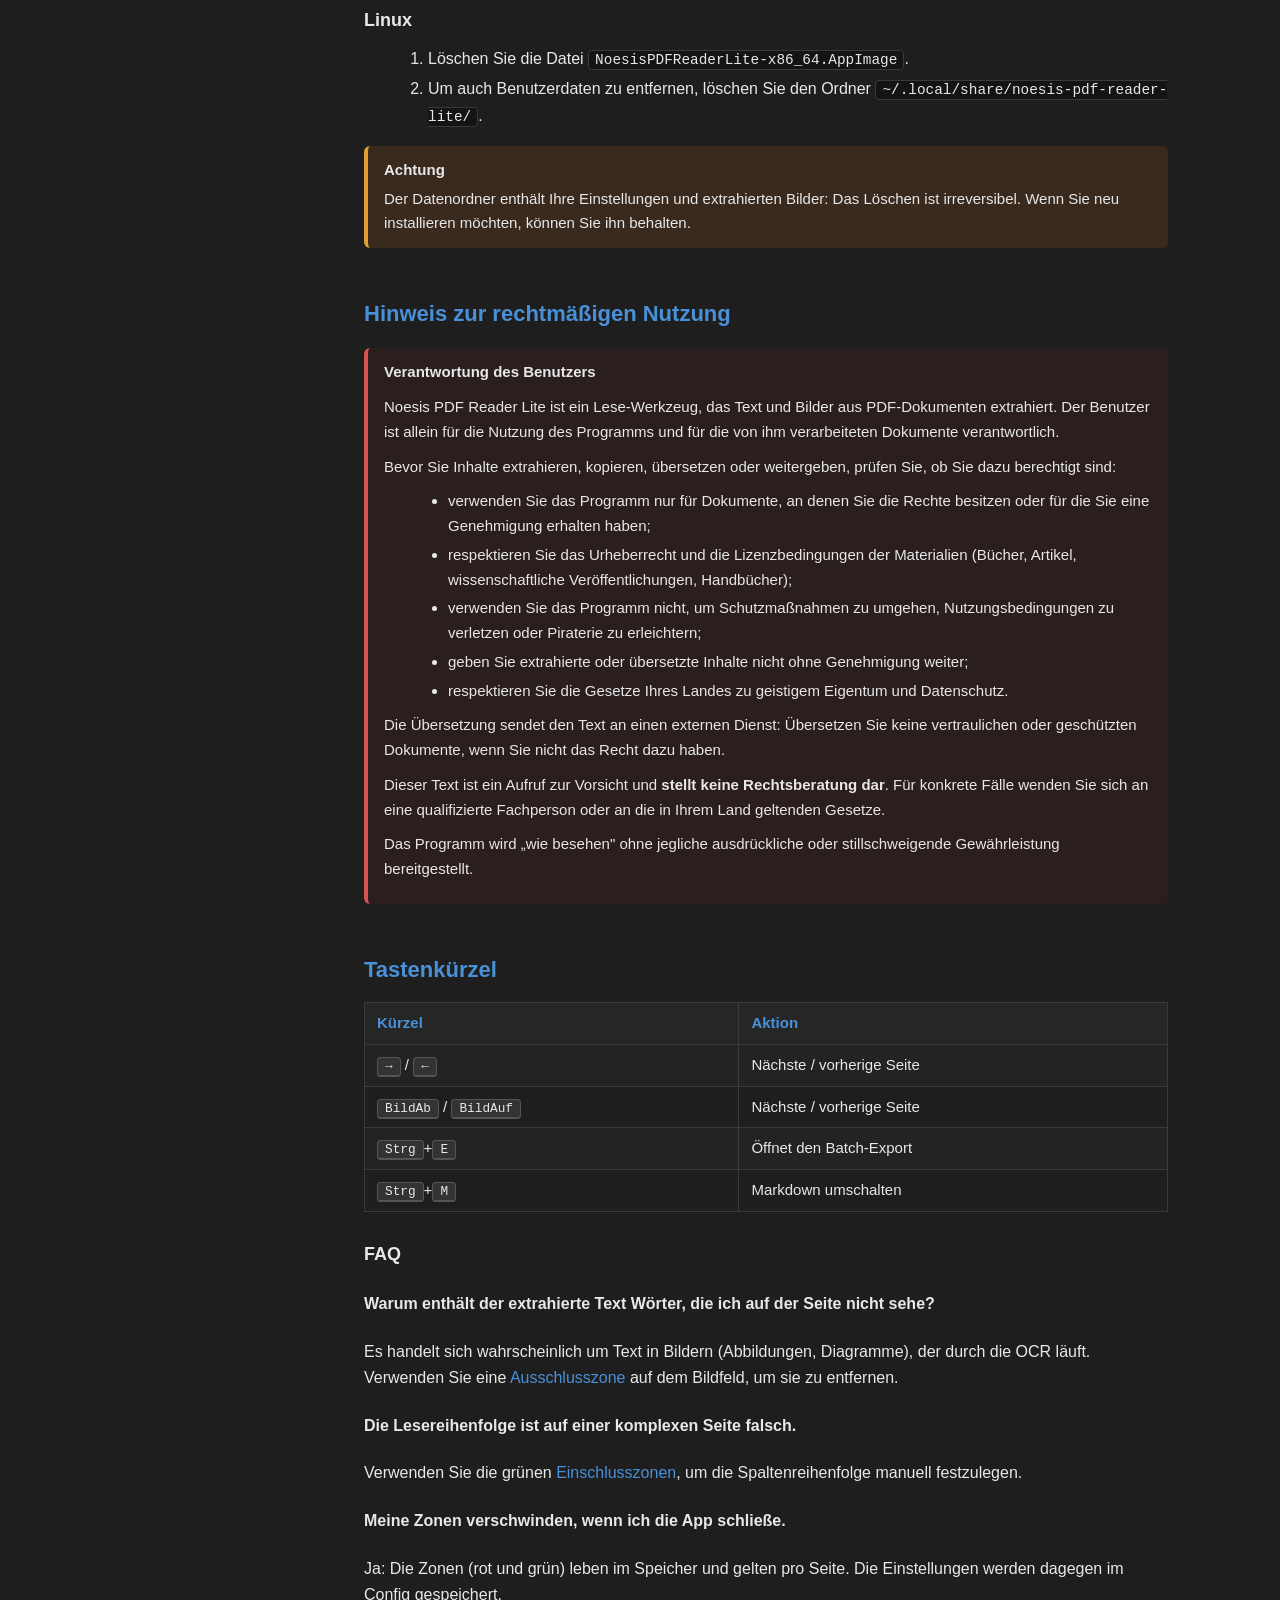
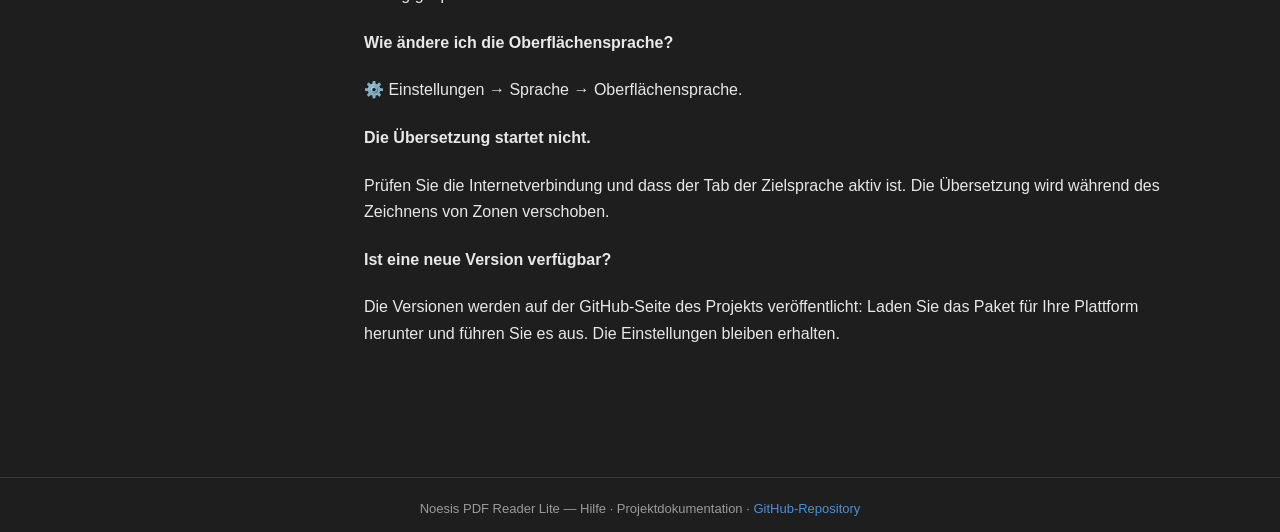
==== commit 68e37a34: "feat(export): suffisso -translated sui file tradotti + split di "both" Nel wizard di export batch i " ====
--- a/docs/help/de/index.html
+++ b/docs/help/de/index.html
@@ -403,6 +403,14 @@
       füllen auch die Caches der App, sind also sofort verfügbar. Der Export
       respektiert gespeicherte Änderungen und überspringt Seiten mit manuellen
       Zonen (er arbeitet im Automatikmodus).</p>
+      <p>Dateinamen: mit <strong>Original</strong> ist jede Seite
+      <code>{pdf-name}_pagNNNN.md</code>; mit <strong>Übersetzung</strong>
+      erhalten die Dateien das Suffix <code>-translated</code>
+      (<code>{pdf-name}_pagNNNN-translated.md</code>); mit
+      <strong>Beides</strong> entstehen <strong>zwei</strong> Dateien pro Seite
+      (Original + Übersetzung). Im einzelnen Markdown gilt das Suffix
+      <code>-translated</code> für die übersetzte Datei; ZIP und Ordner behalten
+      den gewählten Namen.</p>
 
       <h2 id="page-actions">Nächste Aktion (FAB)</h2>
       <p>Nach Abschluss erscheint unten rechts im Textbereich eine schwebende
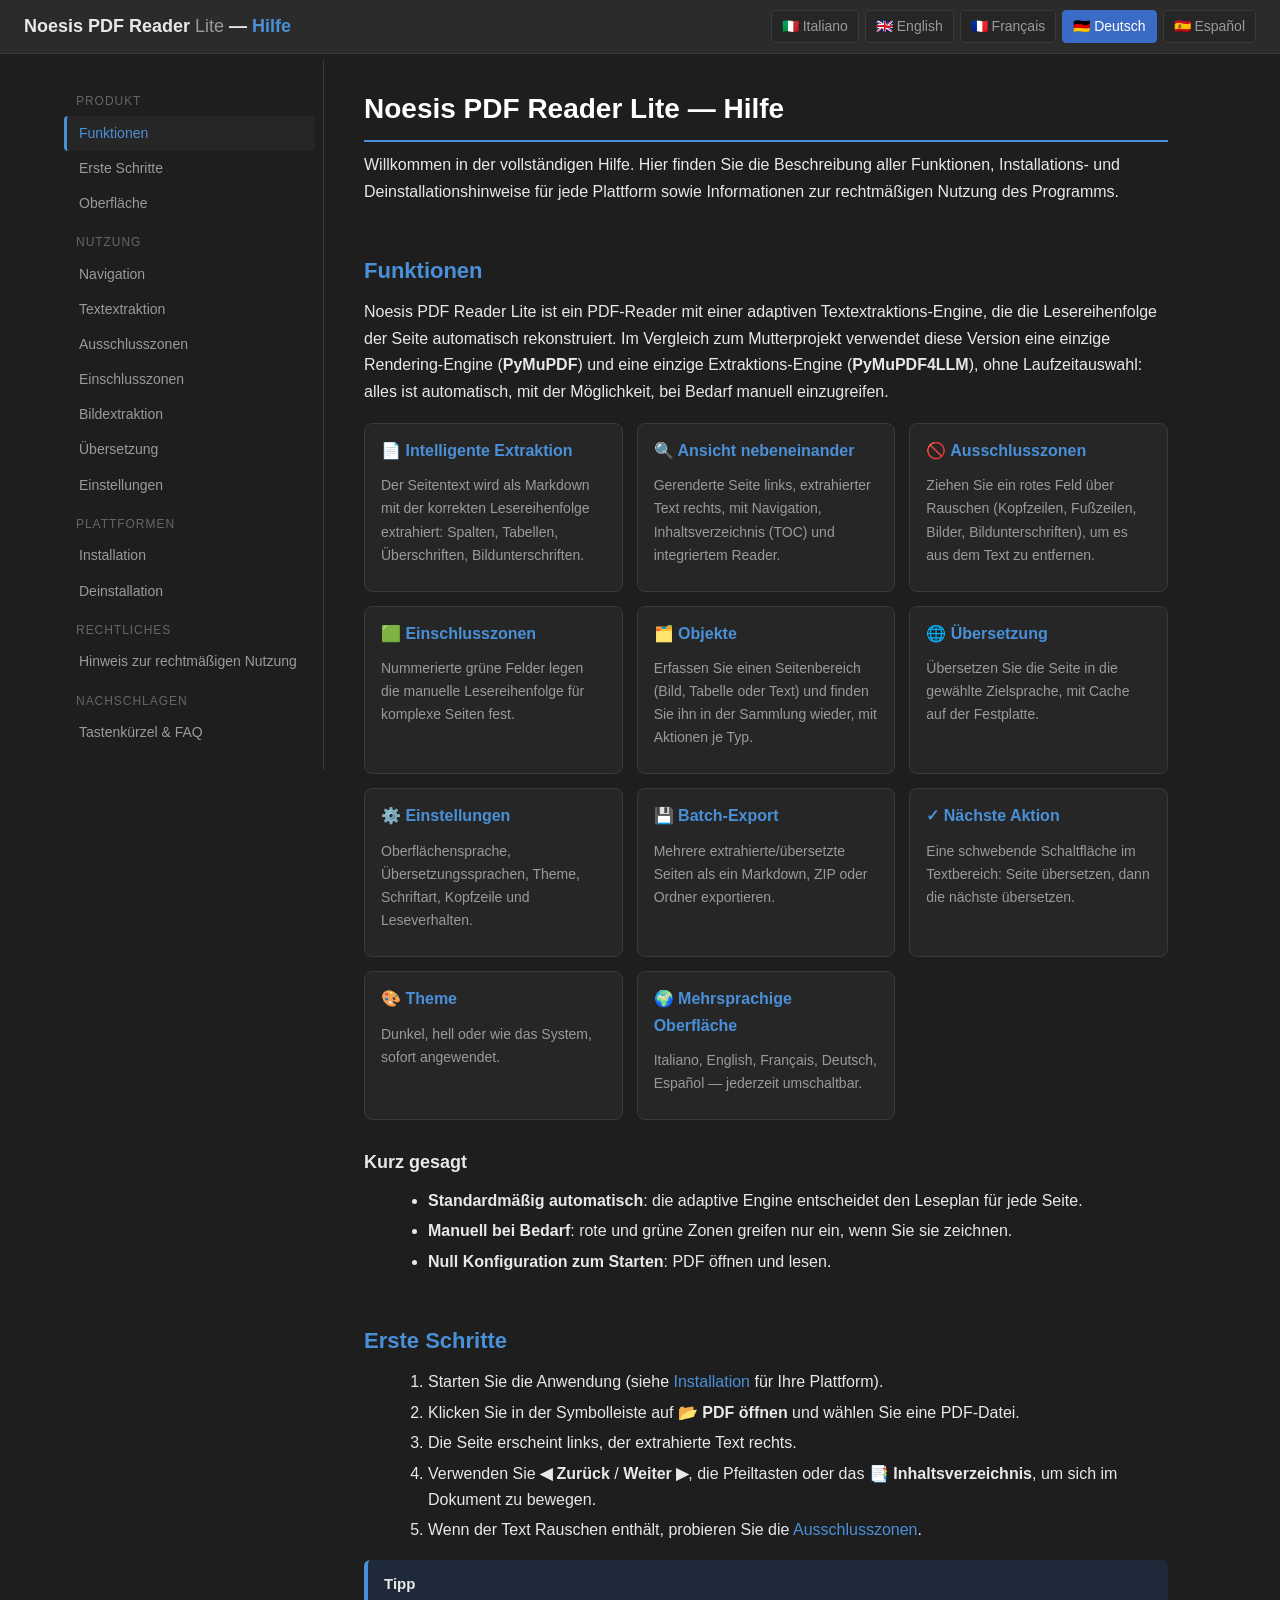
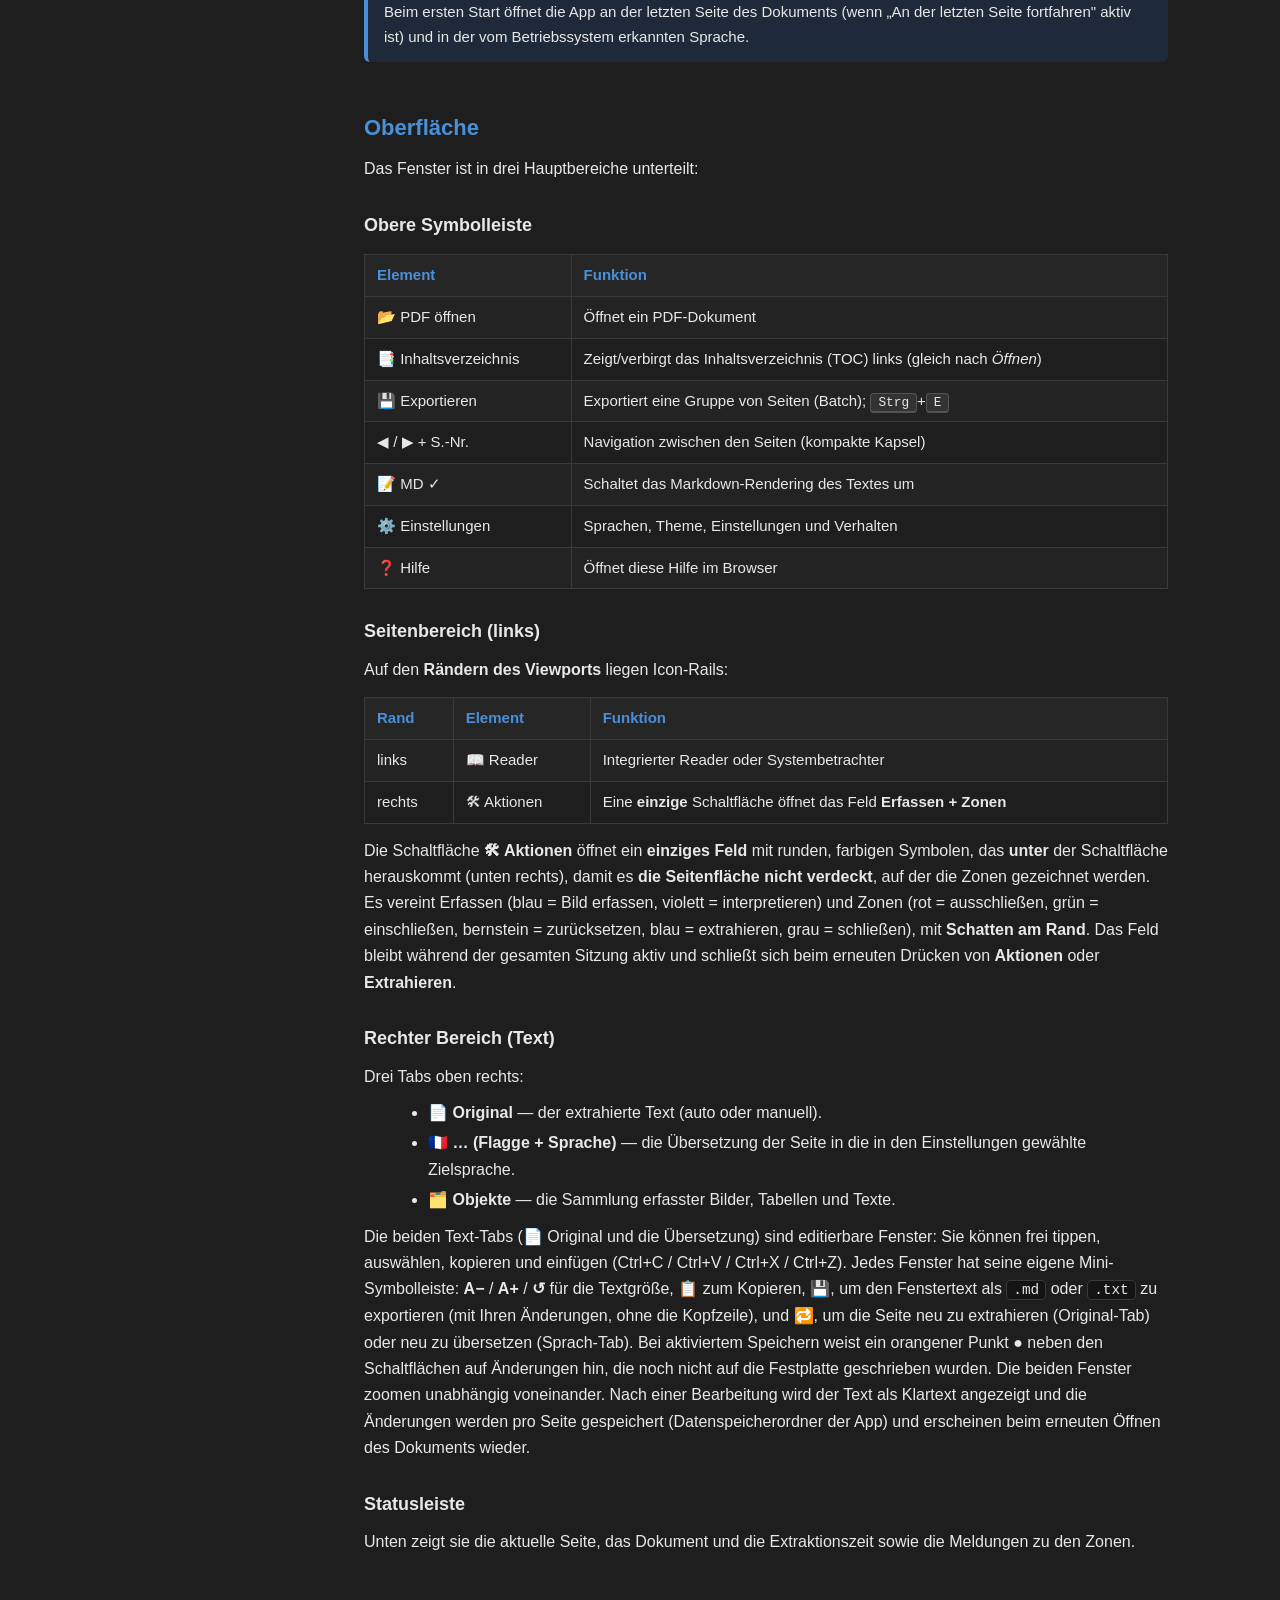
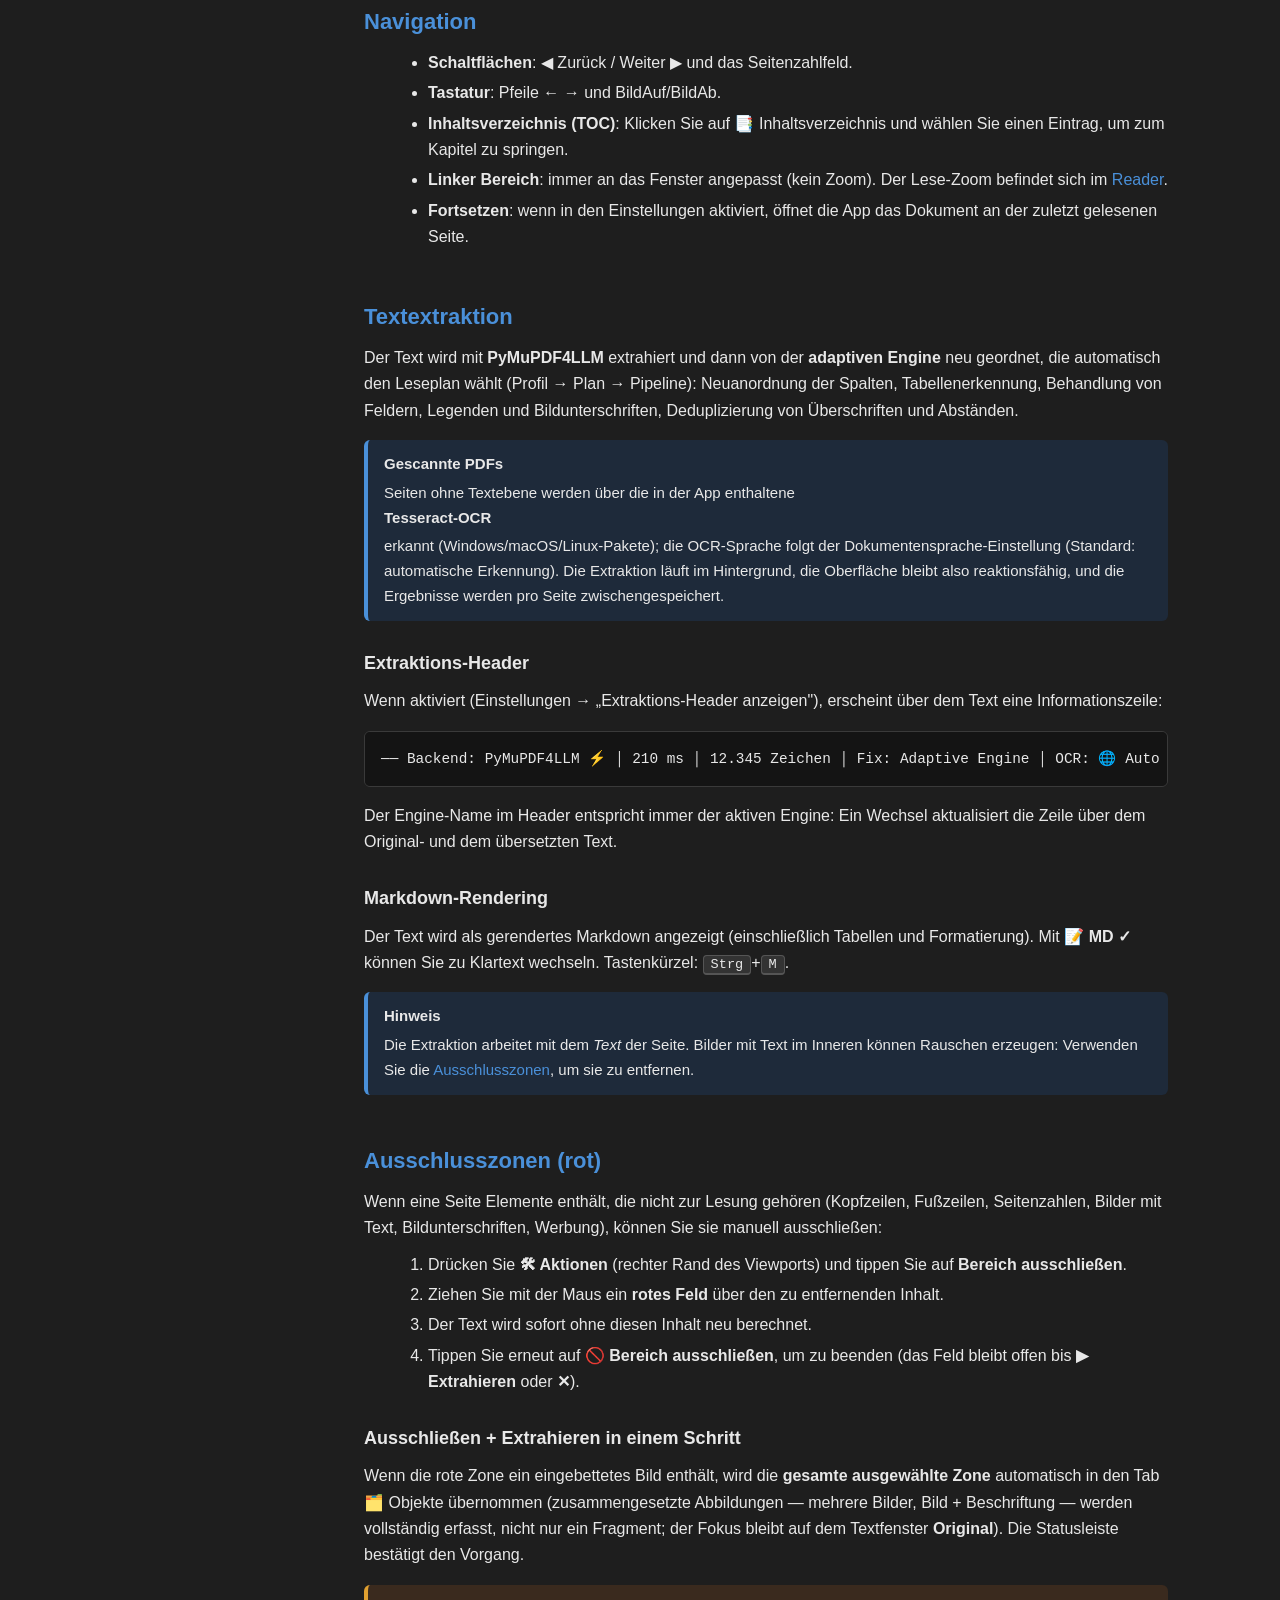
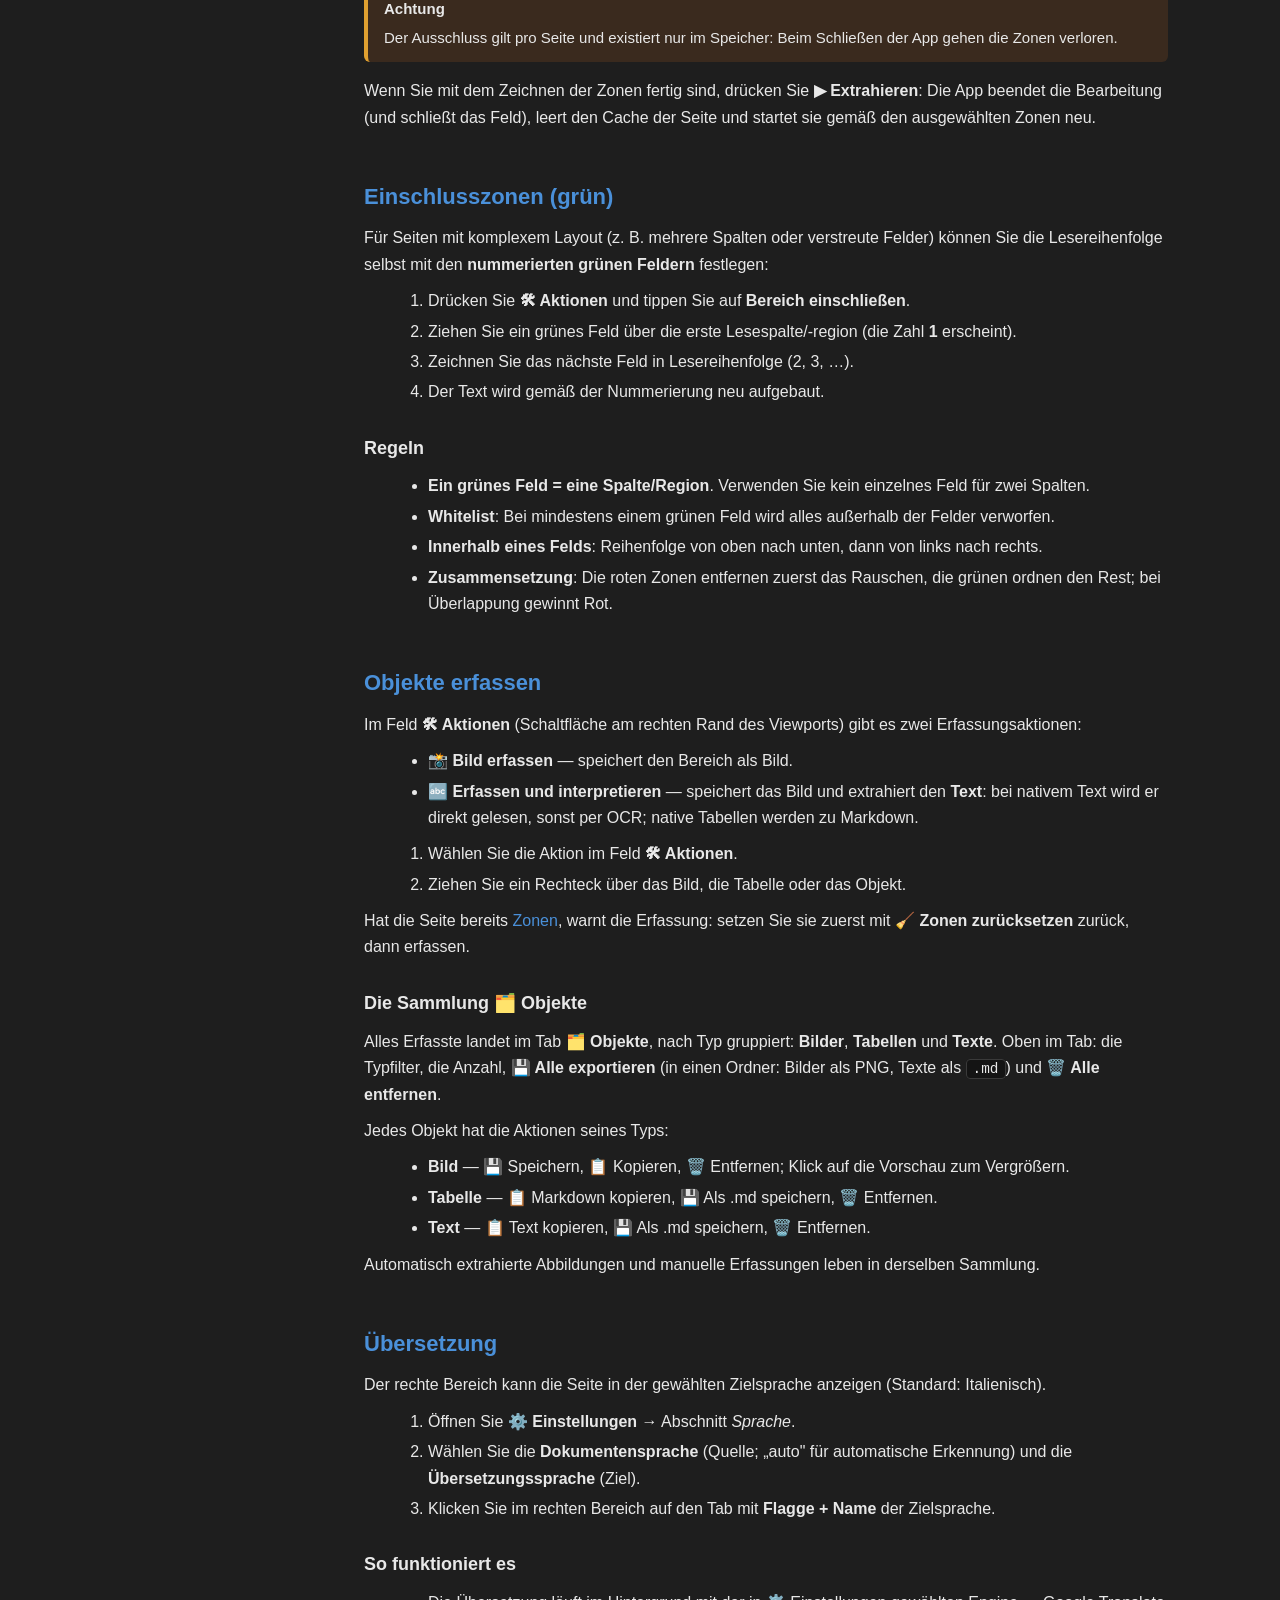
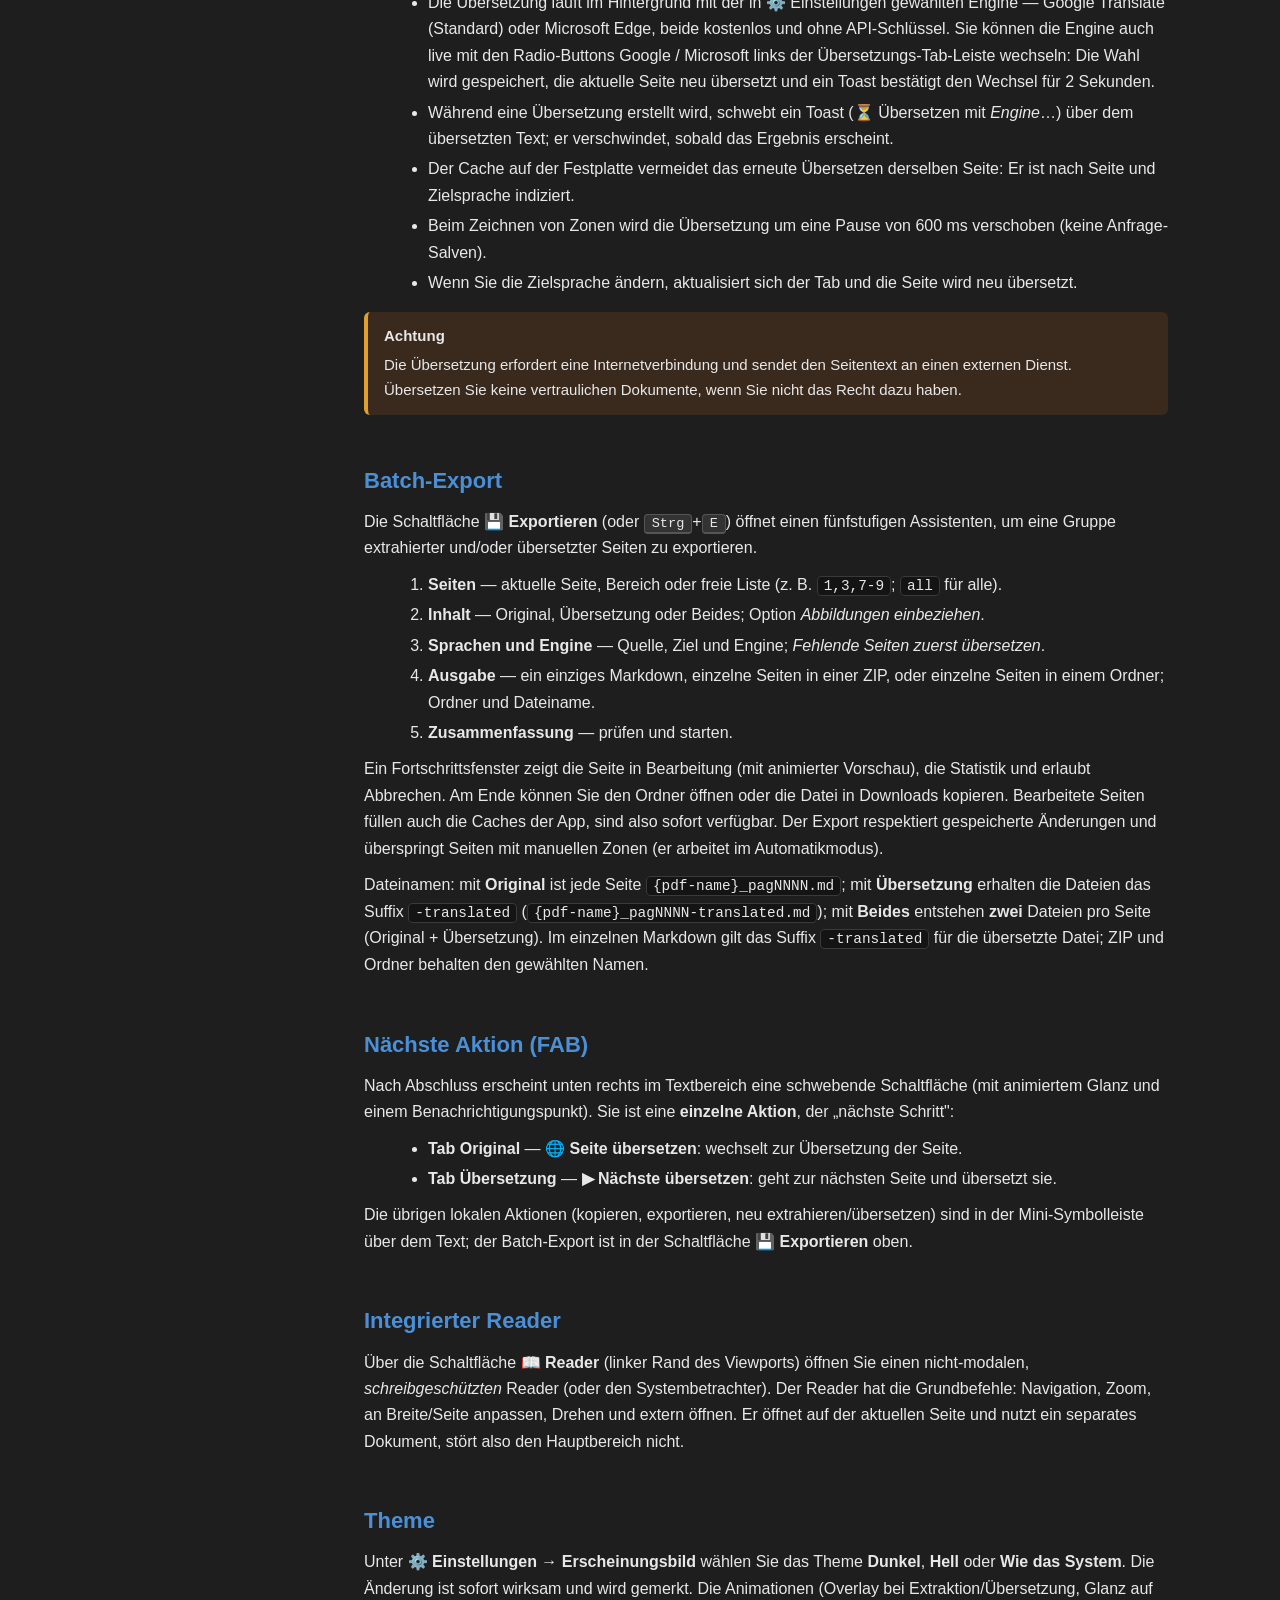
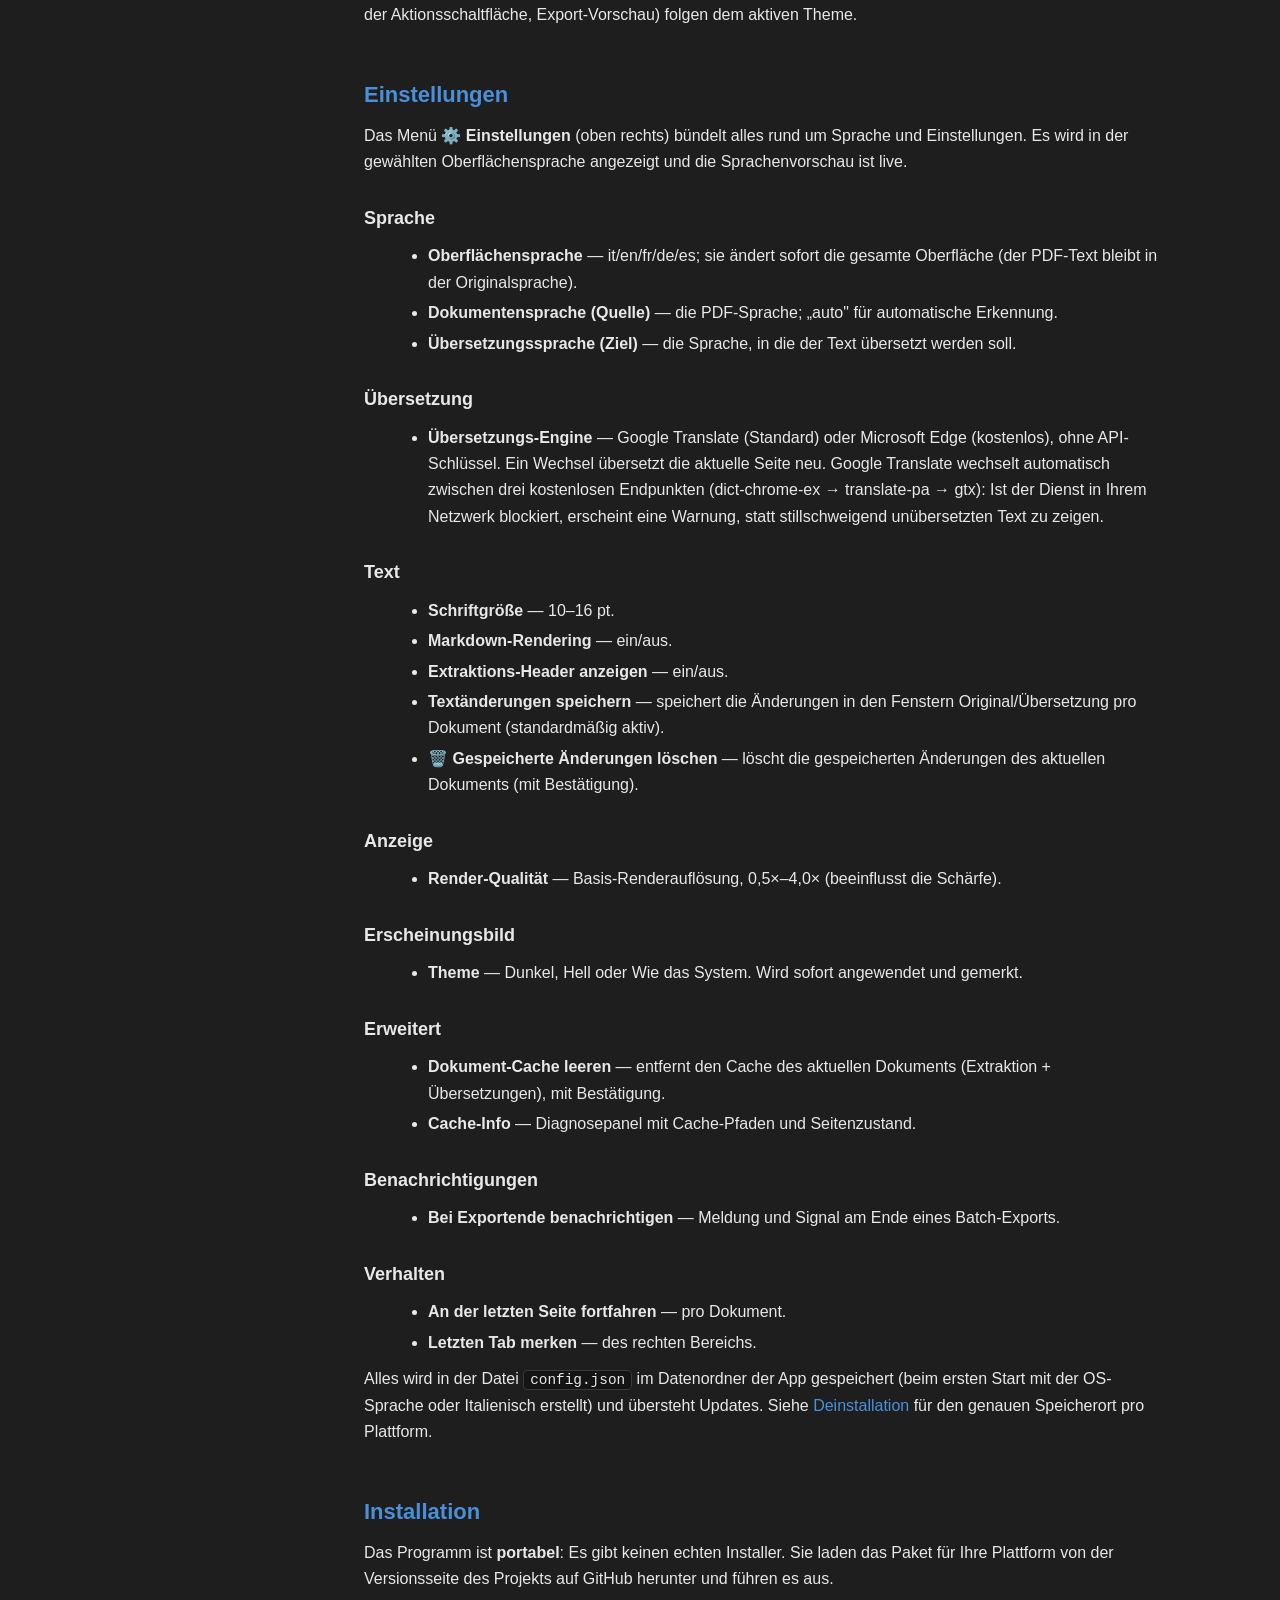
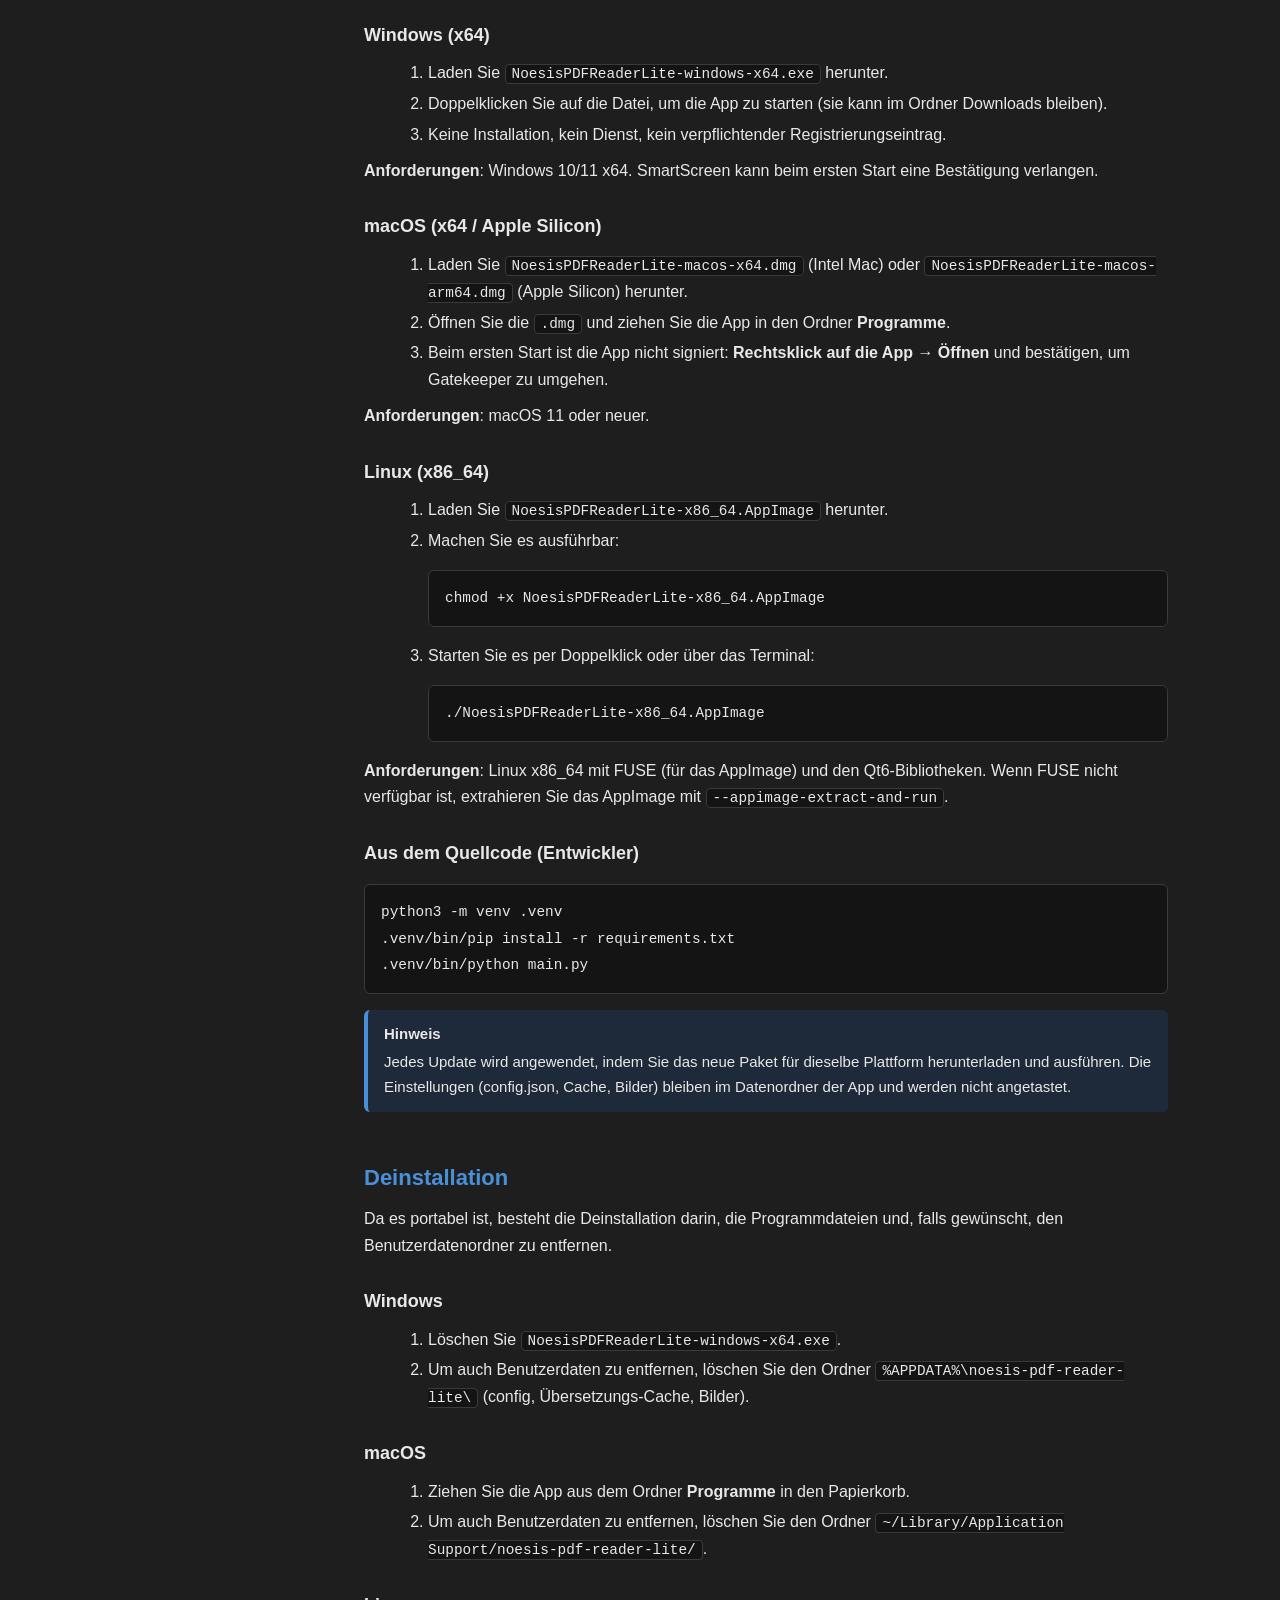
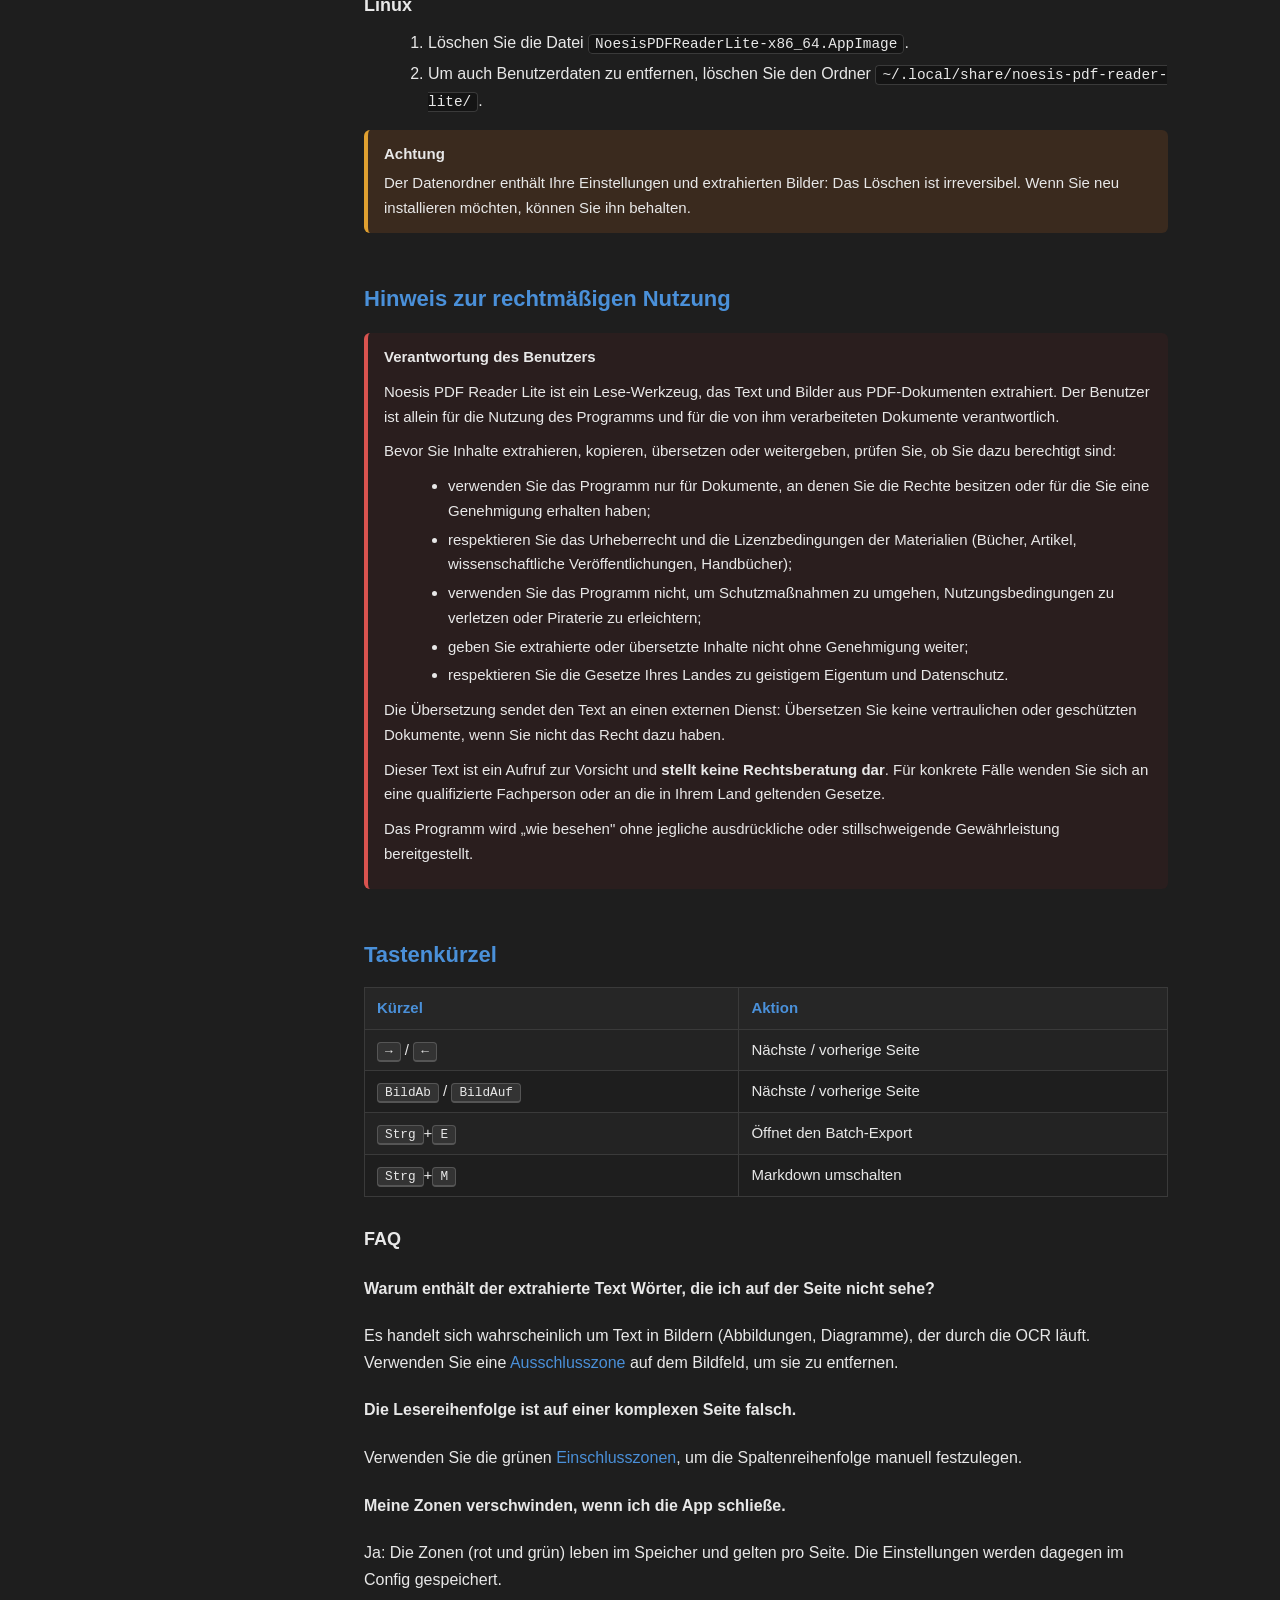
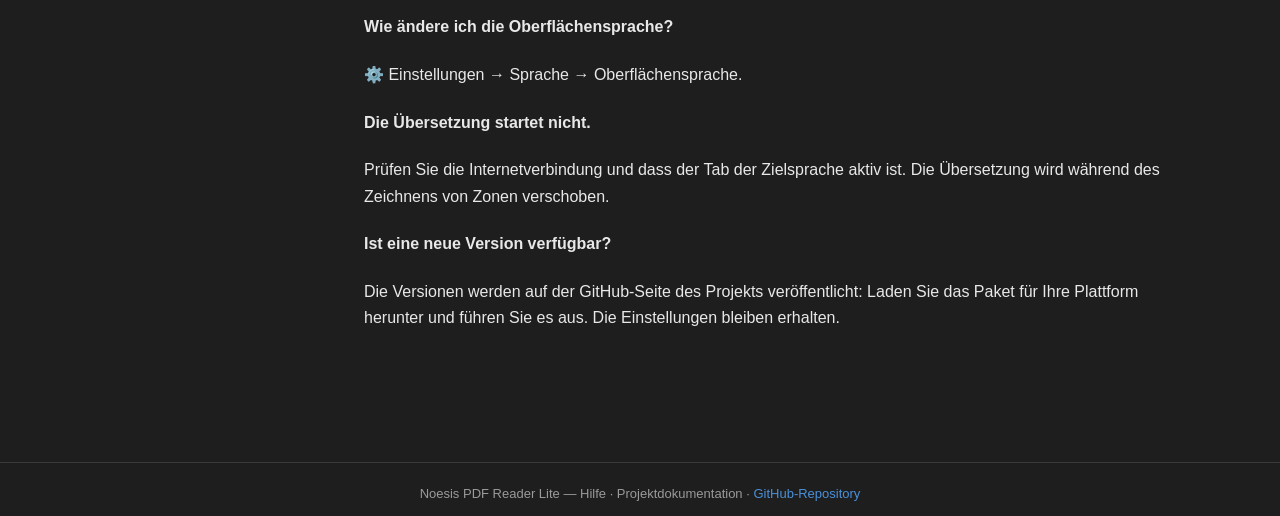
==== commit d6493e21: "feat(ui): pannello unico Azioni (cattura+zone), toolbar ridotta, rail Reader - Rail del viewport: Re" ====
--- a/docs/help/de/index.html
+++ b/docs/help/de/index.html
@@ -133,29 +133,31 @@
       <table>
         <tr><th>Element</th><th>Funktion</th></tr>
         <tr><td>📂 PDF öffnen</td><td>Öffnet ein PDF-Dokument</td></tr>
+        <tr><td>📑 Inhaltsverzeichnis</td><td>Zeigt/verbirgt das Inhaltsverzeichnis (TOC) links (gleich nach <em>Öffnen</em>)</td></tr>
         <tr><td>💾 Exportieren</td><td>Exportiert eine Gruppe von Seiten (Batch); <kbd>Strg</kbd>+<kbd>E</kbd></td></tr>
-        <tr><td>📑 Inhaltsverzeichnis</td><td>Zeigt/verbirgt das Inhaltsverzeichnis (TOC) links</td></tr>
         <tr><td>◀ / ▶ + S.-Nr.</td><td>Navigation zwischen den Seiten (kompakte Kapsel)</td></tr>
-        <tr><td>👁 Reader ▾</td><td>Öffnet den integrierten Reader oder den Systembetrachter</td></tr>
         <tr><td>📝 MD ✓</td><td>Schaltet das Markdown-Rendering des Textes um</td></tr>
         <tr><td>⚙️ Einstellungen</td><td>Sprachen, Theme, Einstellungen und Verhalten</td></tr>
         <tr><td>❓ Hilfe</td><td>Öffnet diese Hilfe im Browser</td></tr>
       </table>
 
       <h3>Seitenbereich (links)</h3>
-      <p>Über der Seite befinden sich die Zonen-Werkzeuge:</p>
+      <p>Auf den <strong>Rändern des Viewports</strong> liegen Icon-Rails:</p>
       <table>
-        <tr><th>Element</th><th>Funktion</th></tr>
-        <tr><td>📸 Erfassen ▾</td><td>Menü: 📸 Bild erfassen oder 🔤 Erfassen und interpretieren (Text/OCR)</td></tr>
-        <tr><td>✎ Bearbeiten</td><td>Zeigt/verbirgt das schwebende Zonen-Bearbeitungsfeld (Kapsel am rechten Seitenrand)</td></tr>
+        <tr><th>Rand</th><th>Element</th><th>Funktion</th></tr>
+        <tr><td>links</td><td>📖 Reader</td><td>Integrierter Reader oder Systembetrachter</td></tr>
+        <tr><td>rechts</td><td>🛠 Aktionen</td><td>Eine <strong>einzige</strong> Schaltfläche öffnet das Feld <strong>Erfassen + Zonen</strong></td></tr>
       </table>
-      <p>Das Feld <strong>✎ Bearbeiten</strong> ist eine schwebende Kapsel, die
-      während der gesamten Bearbeitung aktiv bleibt und sich schließt, wenn Sie
-      erneut <strong>✎ Bearbeiten</strong> oder <strong>▶ Extrahieren</strong>
-      drücken. Symbole (mit beschreibendem Tooltip beim Überfahren):
-      <strong>🚫</strong> Bereich ausschließen, <strong>🟩</strong> Bereich
-      einschließen, <strong>🧹</strong> Zonen zurücksetzen,
-      <strong>▶</strong> Extrahieren und <strong>✕</strong> Schließen.</p>
+      <p>Die Schaltfläche <strong>🛠 Aktionen</strong> öffnet ein <strong>einziges
+      Feld</strong> mit runden, farbigen Symbolen, das <strong>unter</strong> der
+      Schaltfläche herauskommt (unten rechts), damit es <strong>die Seitenfläche
+      nicht verdeckt</strong>, auf der die Zonen gezeichnet werden. Es vereint
+      Erfassen (blau = Bild erfassen, violett = interpretieren) und Zonen (rot =
+      ausschließen, grün = einschließen, bernstein = zurücksetzen, blau =
+      extrahieren, grau = schließen), mit <strong>Schatten am Rand</strong>. Das
+      Feld bleibt während der gesamten Sitzung aktiv und schließt sich beim
+      erneuten Drücken von <strong>Aktionen</strong> oder
+      <strong>Extrahieren</strong>.</p>
 
       <h3>Rechter Bereich (Text)</h3>
       <p>Drei Tabs oben rechts:</p>
@@ -245,9 +247,8 @@
       (Kopfzeilen, Fußzeilen, Seitenzahlen, Bilder mit Text,
       Bildunterschriften, Werbung), können Sie sie manuell ausschließen:</p>
       <ol>
-        <li>Drücken Sie <strong>✎ Bearbeiten</strong> (oben rechts), um das
-          schwebende Feld zu öffnen, und tippen Sie auf
-          <strong>🚫 Bereich ausschließen</strong>.</li>
+        <li>Drücken Sie <strong>🛠 Aktionen</strong> (rechter Rand des Viewports)
+          und tippen Sie auf <strong>Bereich ausschließen</strong>.</li>
         <li>Ziehen Sie mit der Maus ein <strong>rotes Feld</strong> über den
           zu entfernenden Inhalt.</li>
         <li>Der Text wird sofort ohne diesen Inhalt neu berechnet.</li>
@@ -280,8 +281,8 @@
       Felder) können Sie die Lesereihenfolge selbst mit den
       <strong>nummerierten grünen Feldern</strong> festlegen:</p>
       <ol>
-        <li>Drücken Sie <strong>✎ Bearbeiten</strong> und tippen Sie auf
-          <strong>🟩 Bereich einschließen</strong>.</li>
+        <li>Drücken Sie <strong>🛠 Aktionen</strong> und tippen Sie auf
+          <strong>Bereich einschließen</strong>.</li>
         <li>Ziehen Sie ein grünes Feld über die erste Lesespalte/-region (die
           Zahl <strong>1</strong> erscheint).</li>
         <li>Zeichnen Sie das nächste Feld in Lesereihenfolge (2, 3, …).</li>
@@ -304,7 +305,8 @@
       <!-- ═══════════════ BILDEXTRAKTION ═══════════════ -->
 
       <h2 id="images">Objekte erfassen</h2>
-      <p>Im Menü <strong>📸 Erfassen ▾</strong> gibt es zwei Aktionen:</p>
+      <p>Im Feld <strong>🛠 Aktionen</strong> (Schaltfläche am rechten Rand des
+      Viewports) gibt es zwei Erfassungsaktionen:</p>
       <ul>
         <li><strong>📸 Bild erfassen</strong> — speichert den Bereich als
           Bild.</li>
@@ -314,7 +316,7 @@
           Markdown.</li>
       </ul>
       <ol>
-        <li>Wählen Sie die Aktion im Menü <strong>📸 Erfassen ▾</strong>.</li>
+        <li>Wählen Sie die Aktion im Feld <strong>🛠 Aktionen</strong>.</li>
         <li>Ziehen Sie ein Rechteck über das Bild, die Tabelle oder das Objekt.</li>
       </ol>
       <p>Hat die Seite bereits <a href="#zones-exclude">Zonen</a>, warnt die
@@ -427,7 +429,8 @@
       Batch-Export ist in der Schaltfläche <strong>💾 Exportieren</strong> oben.</p>
 
       <h2 id="reader">Integrierter Reader</h2>
-      <p>Über das Menü <strong>👁 Reader ▾</strong> öffnen Sie einen
+      <p>Über die Schaltfläche <strong>📖 Reader</strong> (linker Rand des
+      Viewports) öffnen Sie einen
       nicht-modalen, <em>schreibgeschützten</em> Reader (oder den
       Systembetrachter). Der Reader hat die Grundbefehle: Navigation, Zoom, an
       Breite/Seite anpassen, Drehen und extern öffnen. Er öffnet auf der
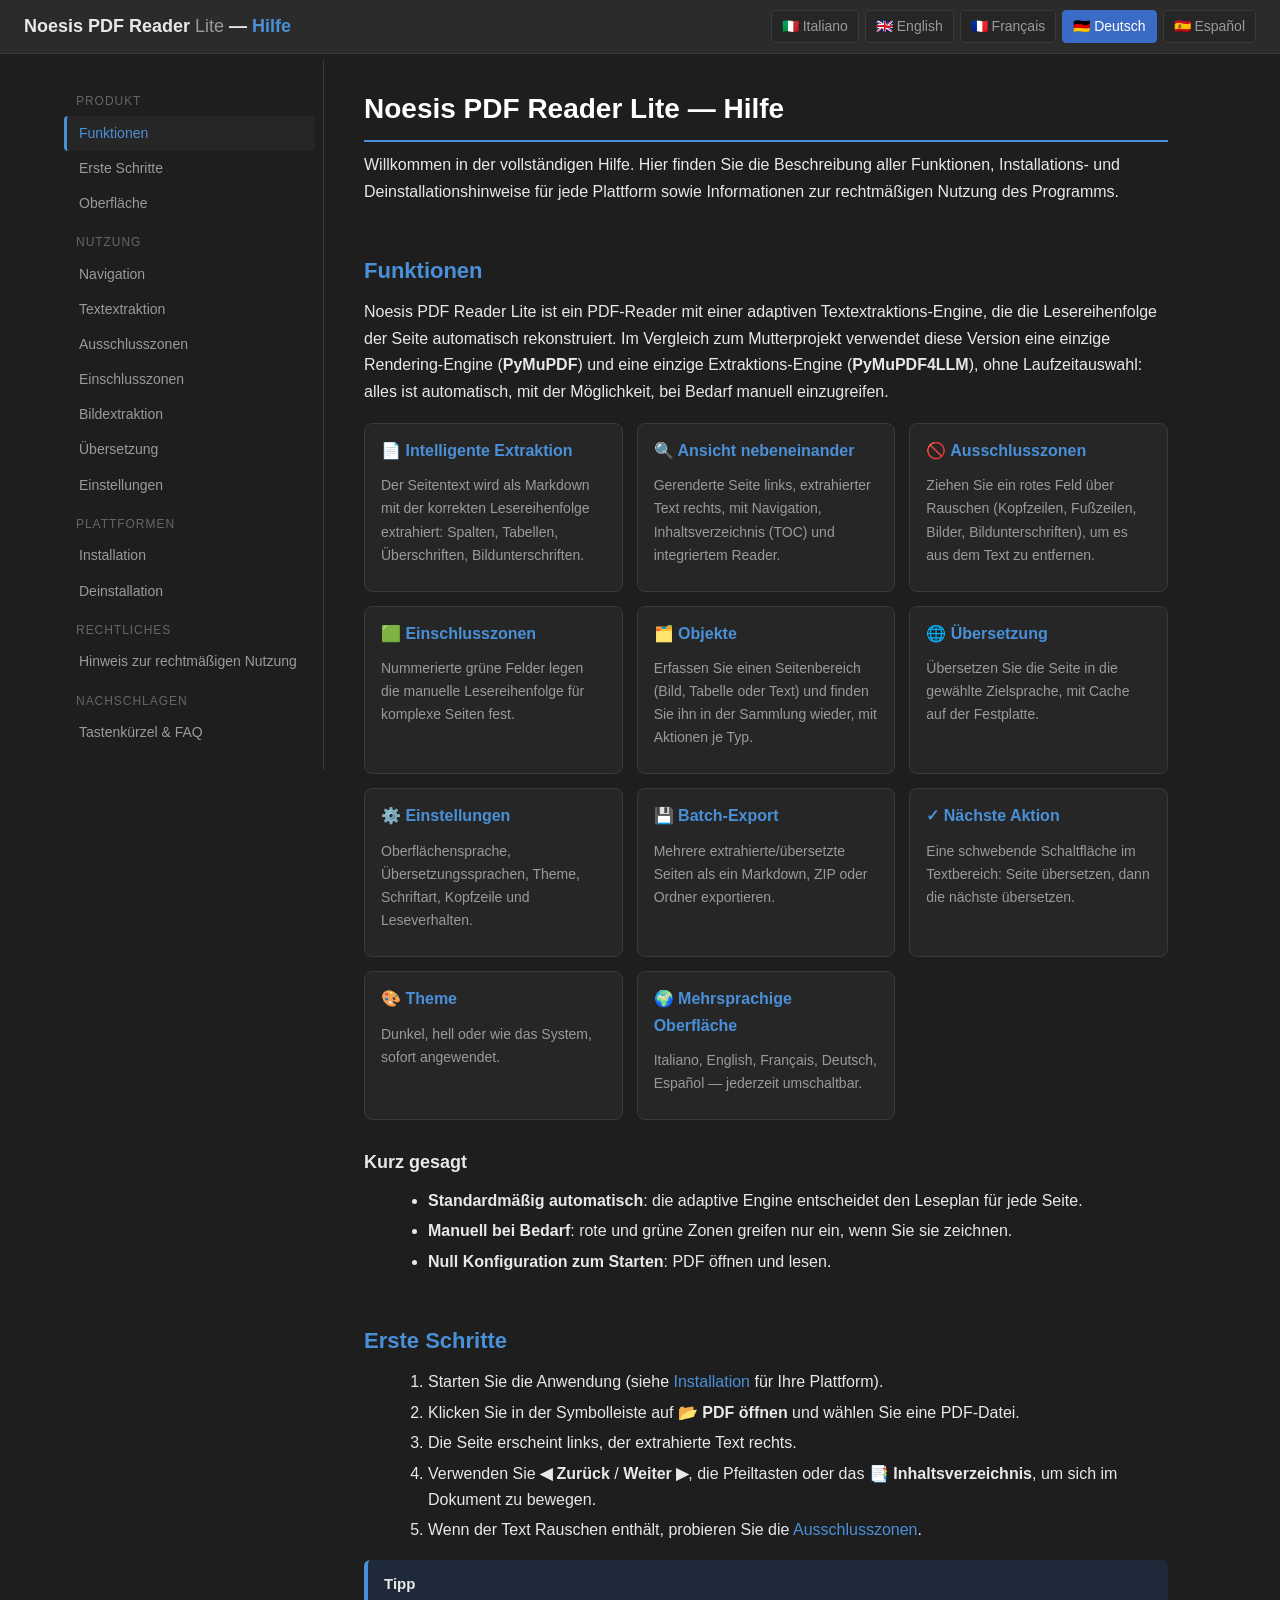
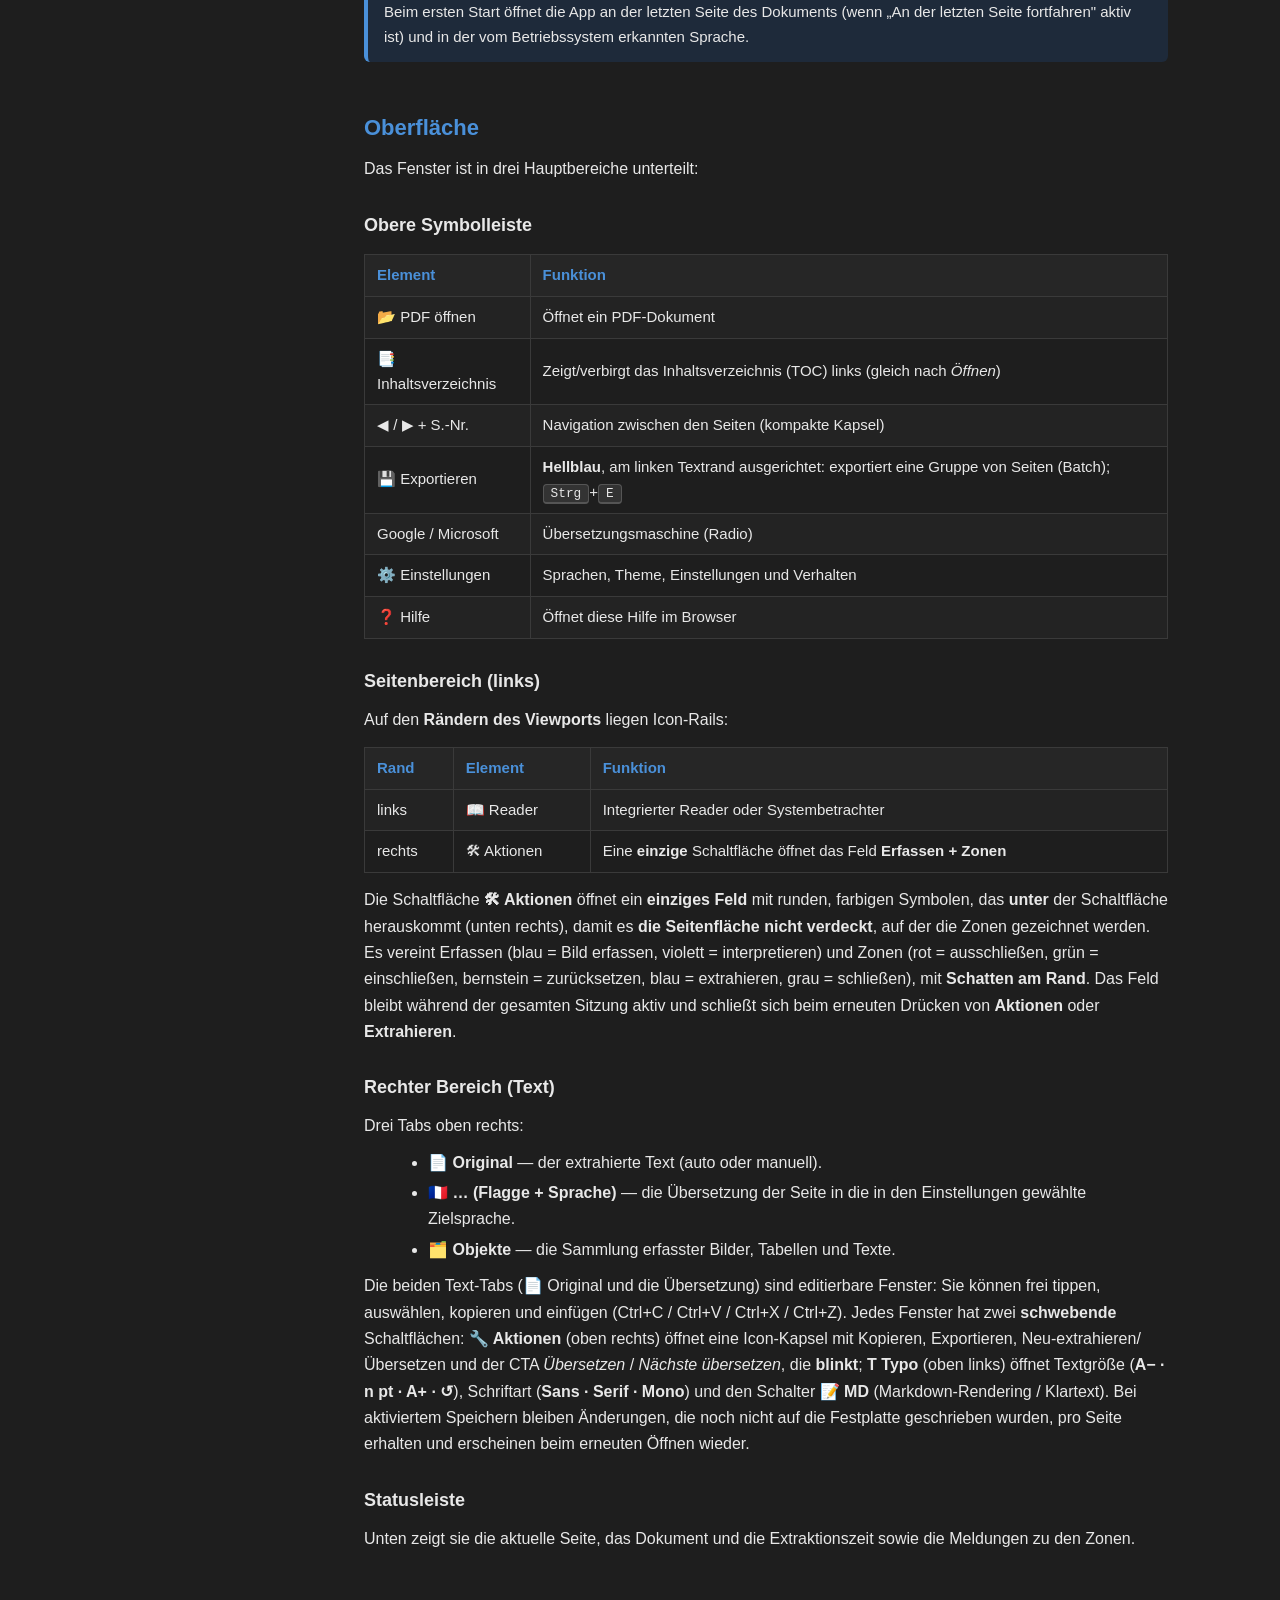
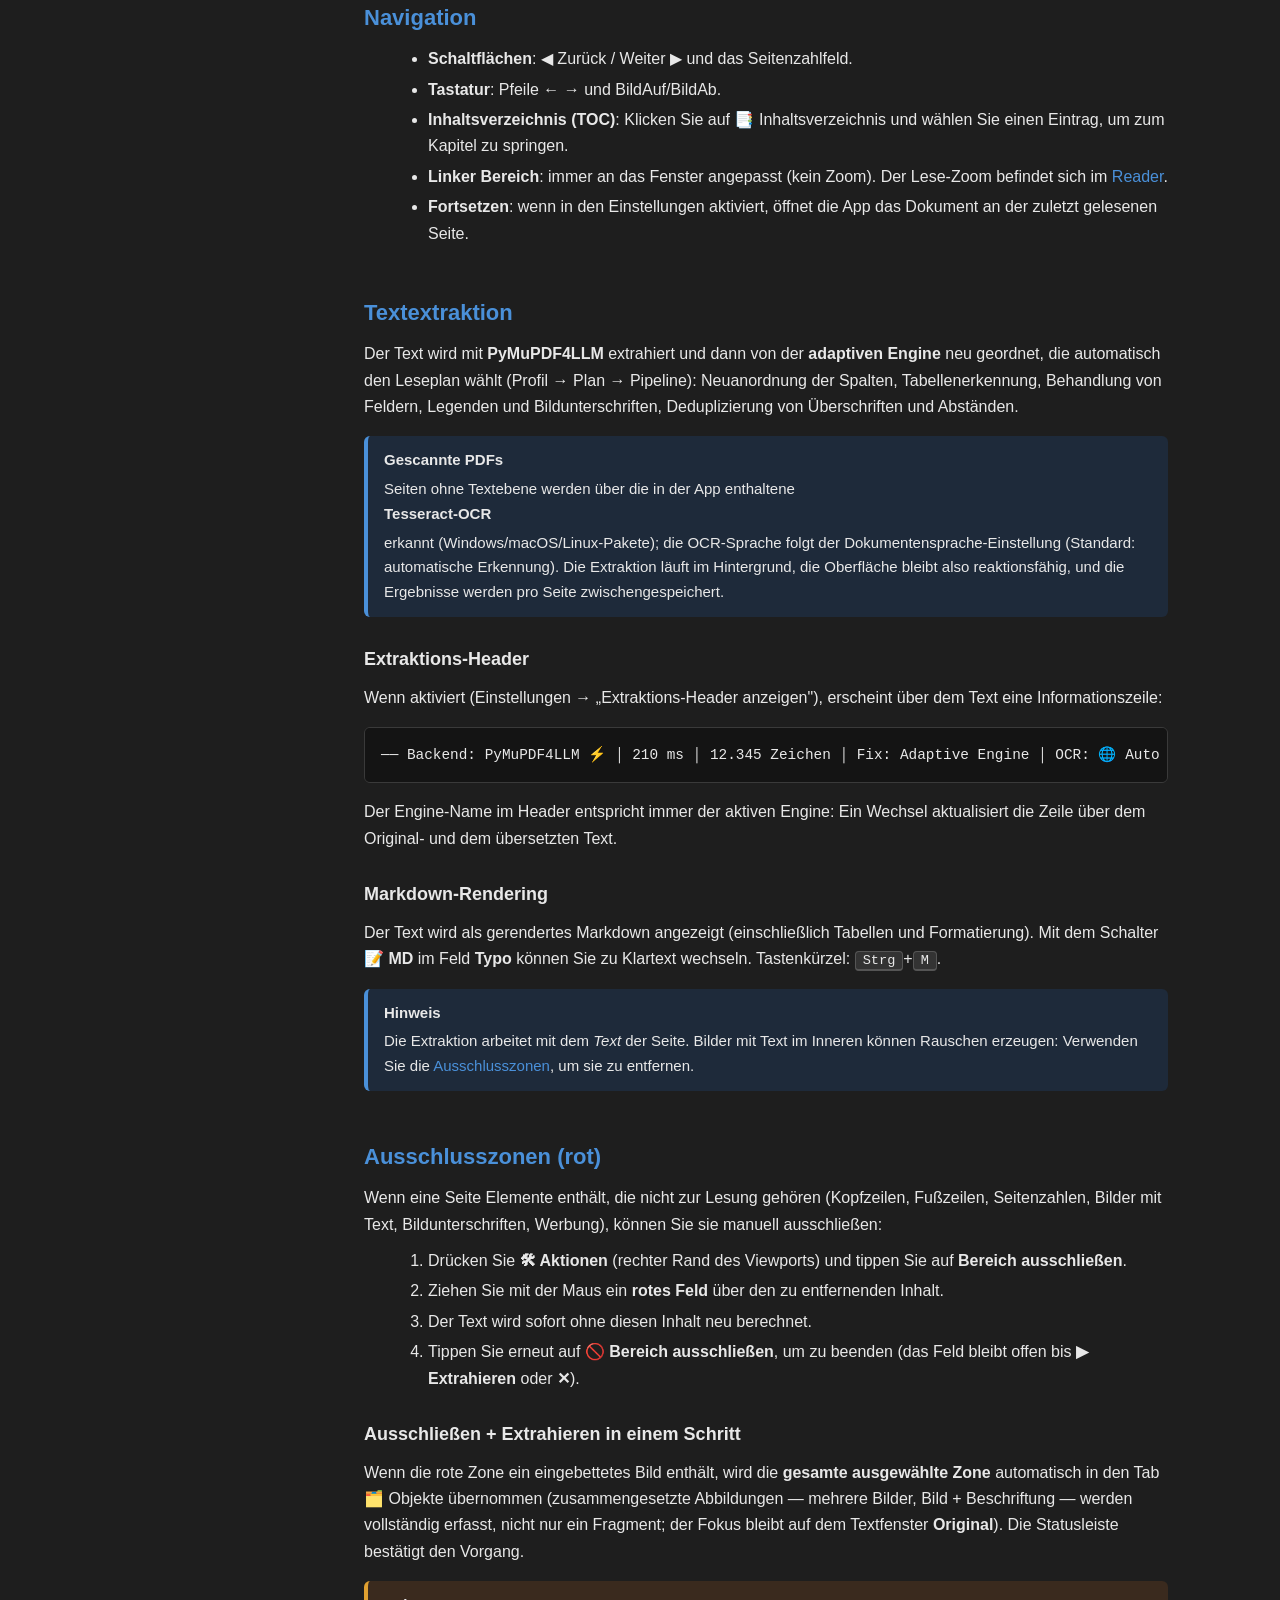
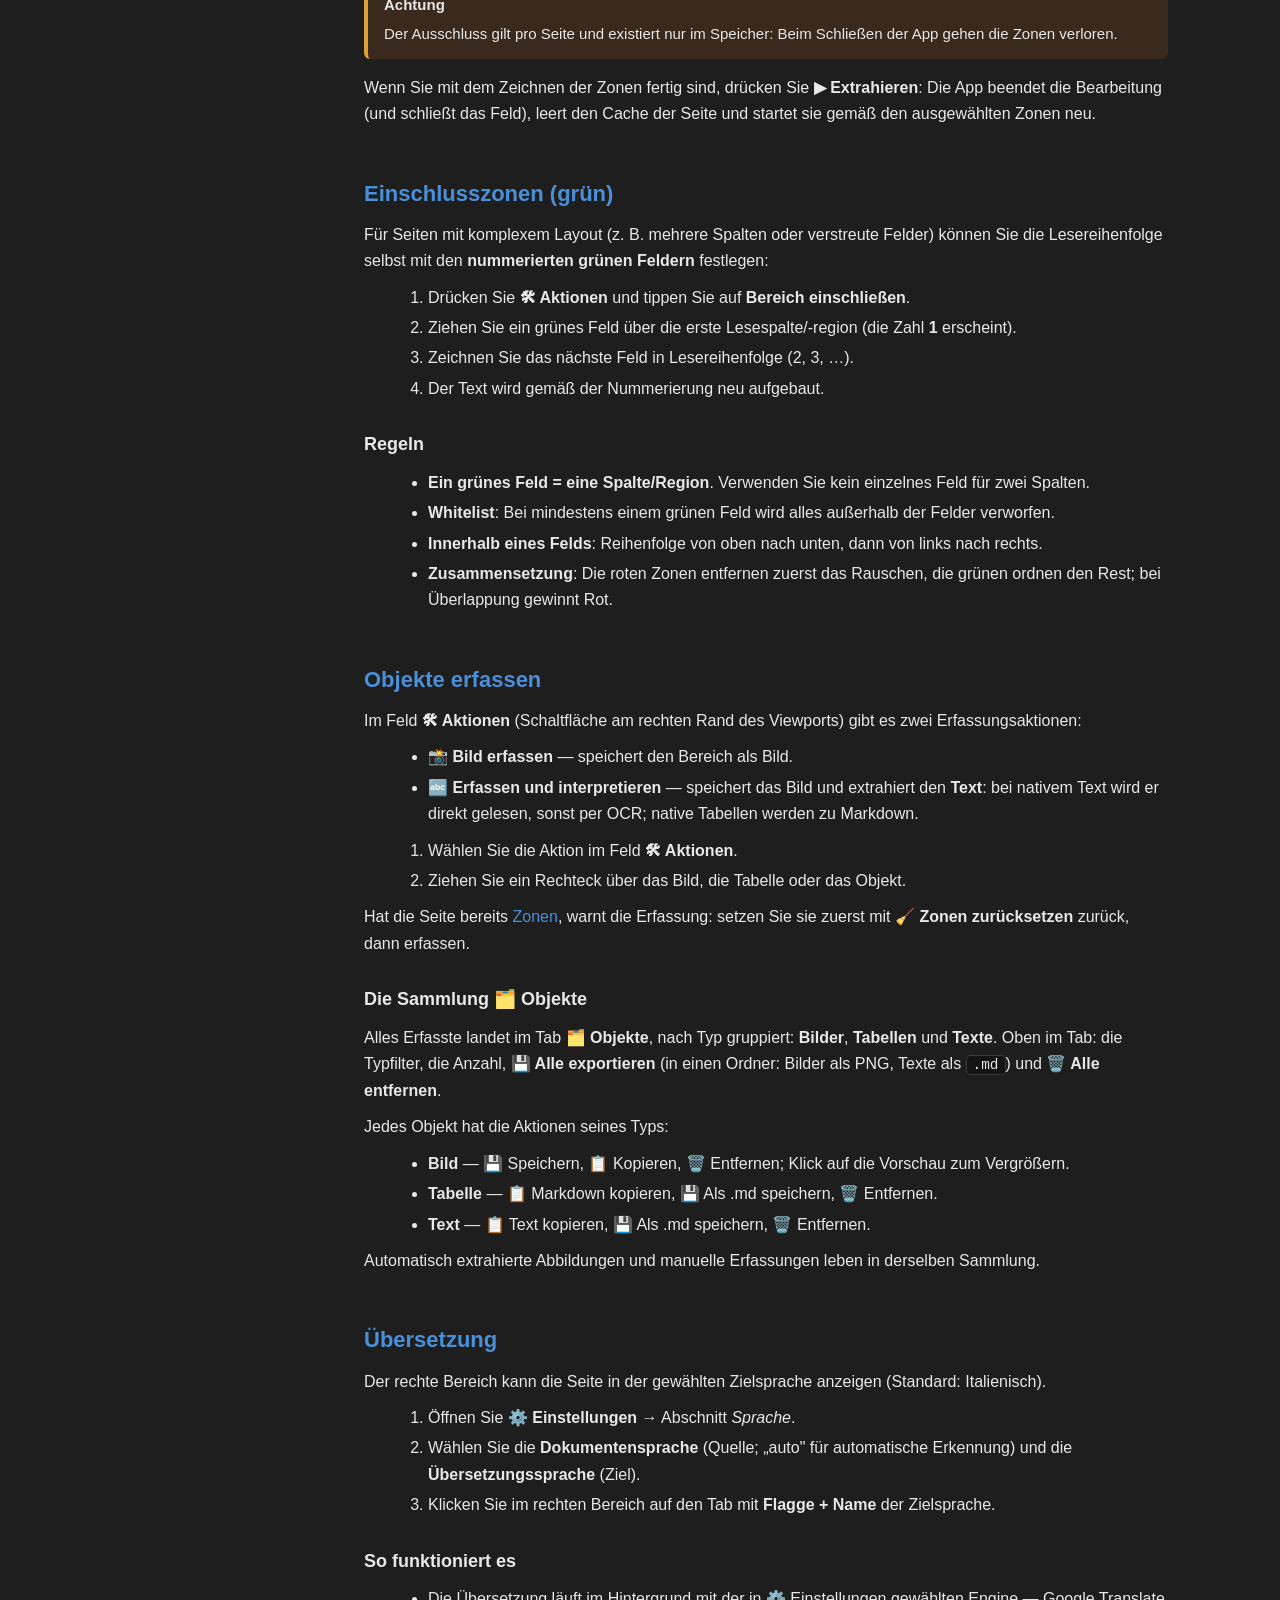
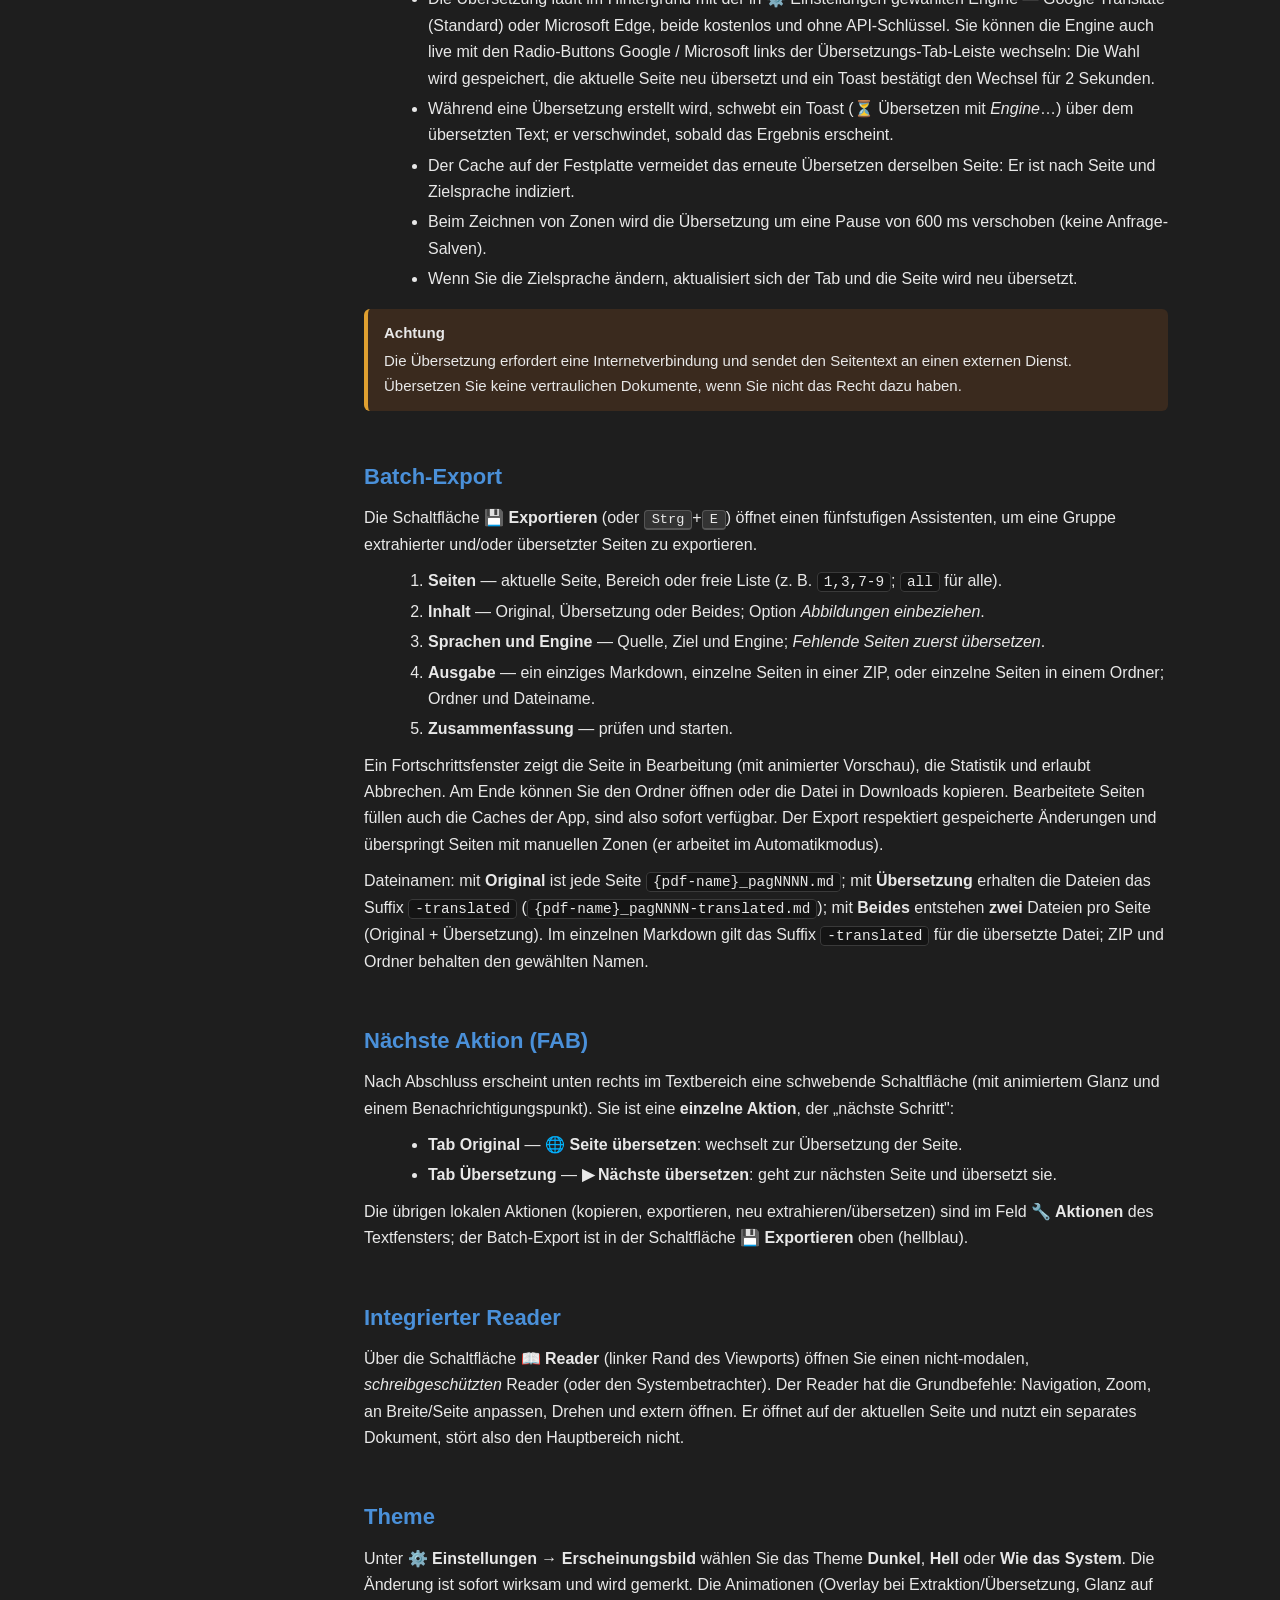
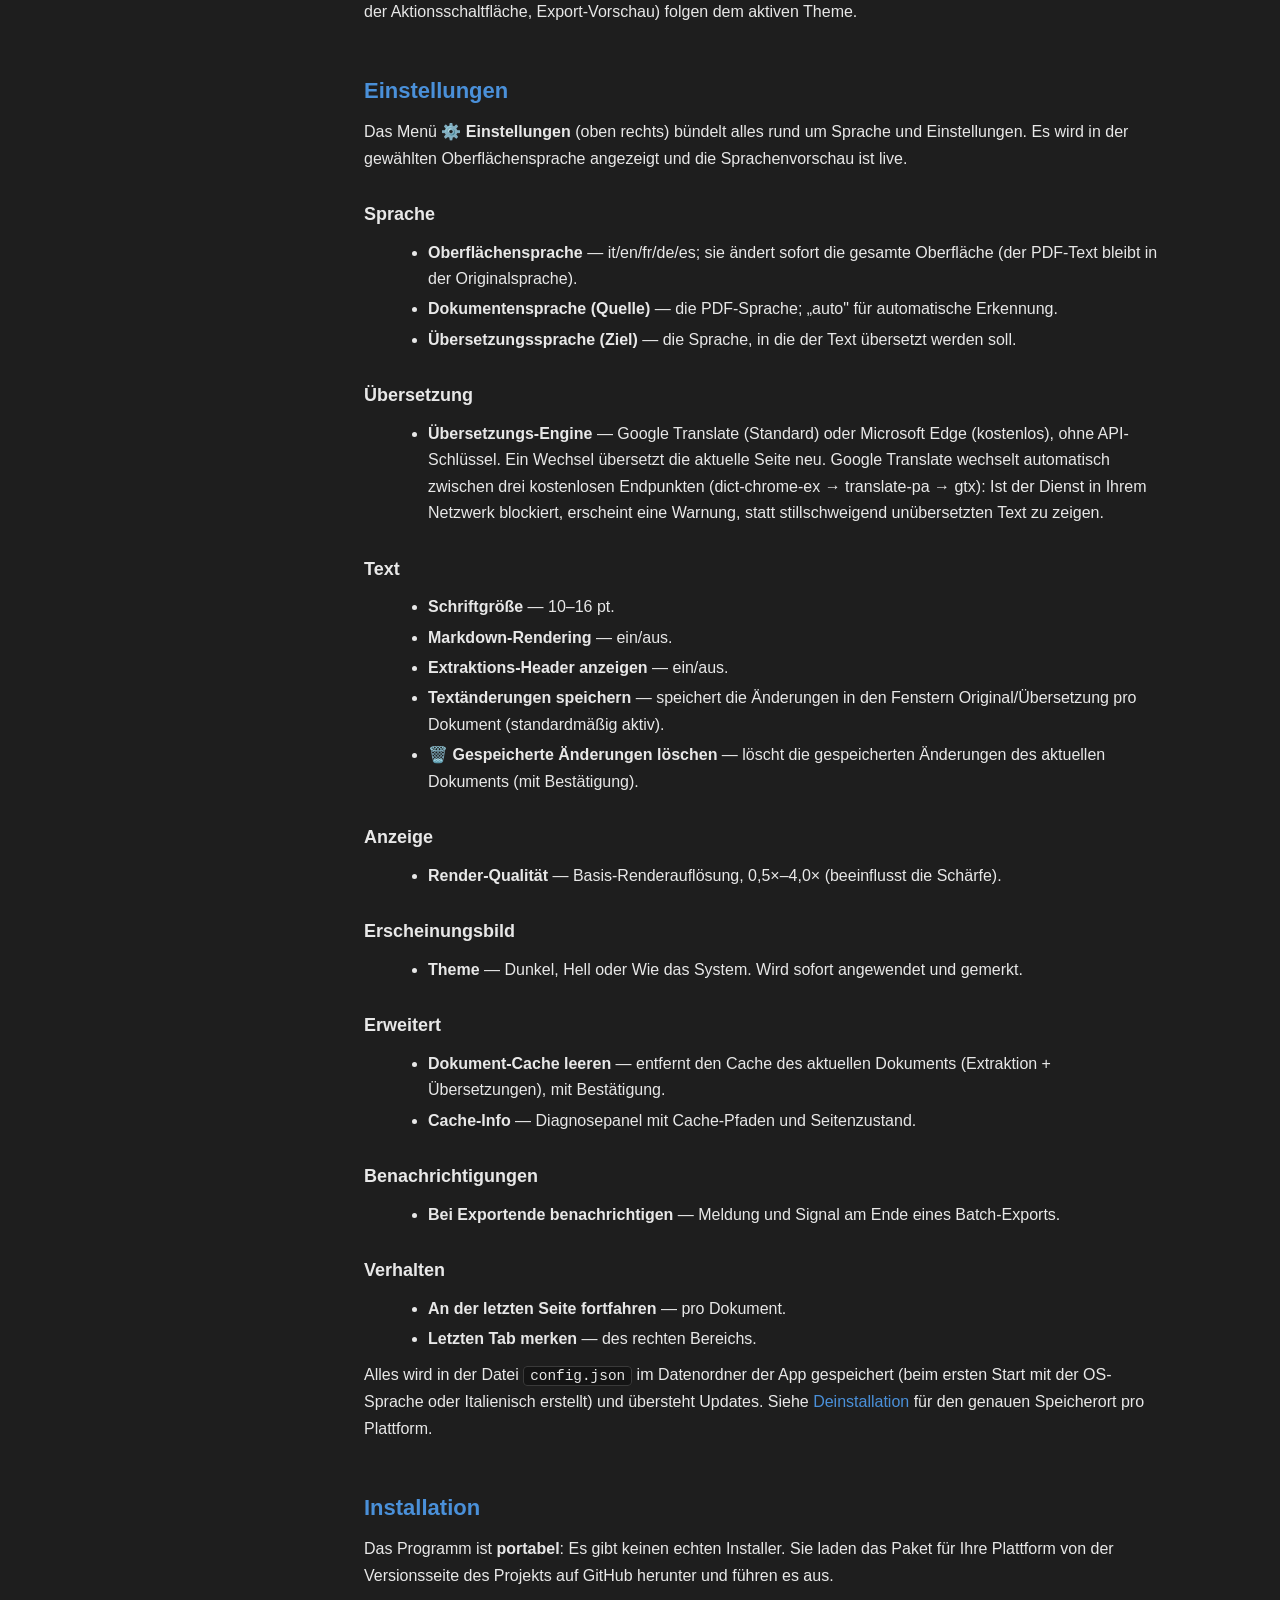
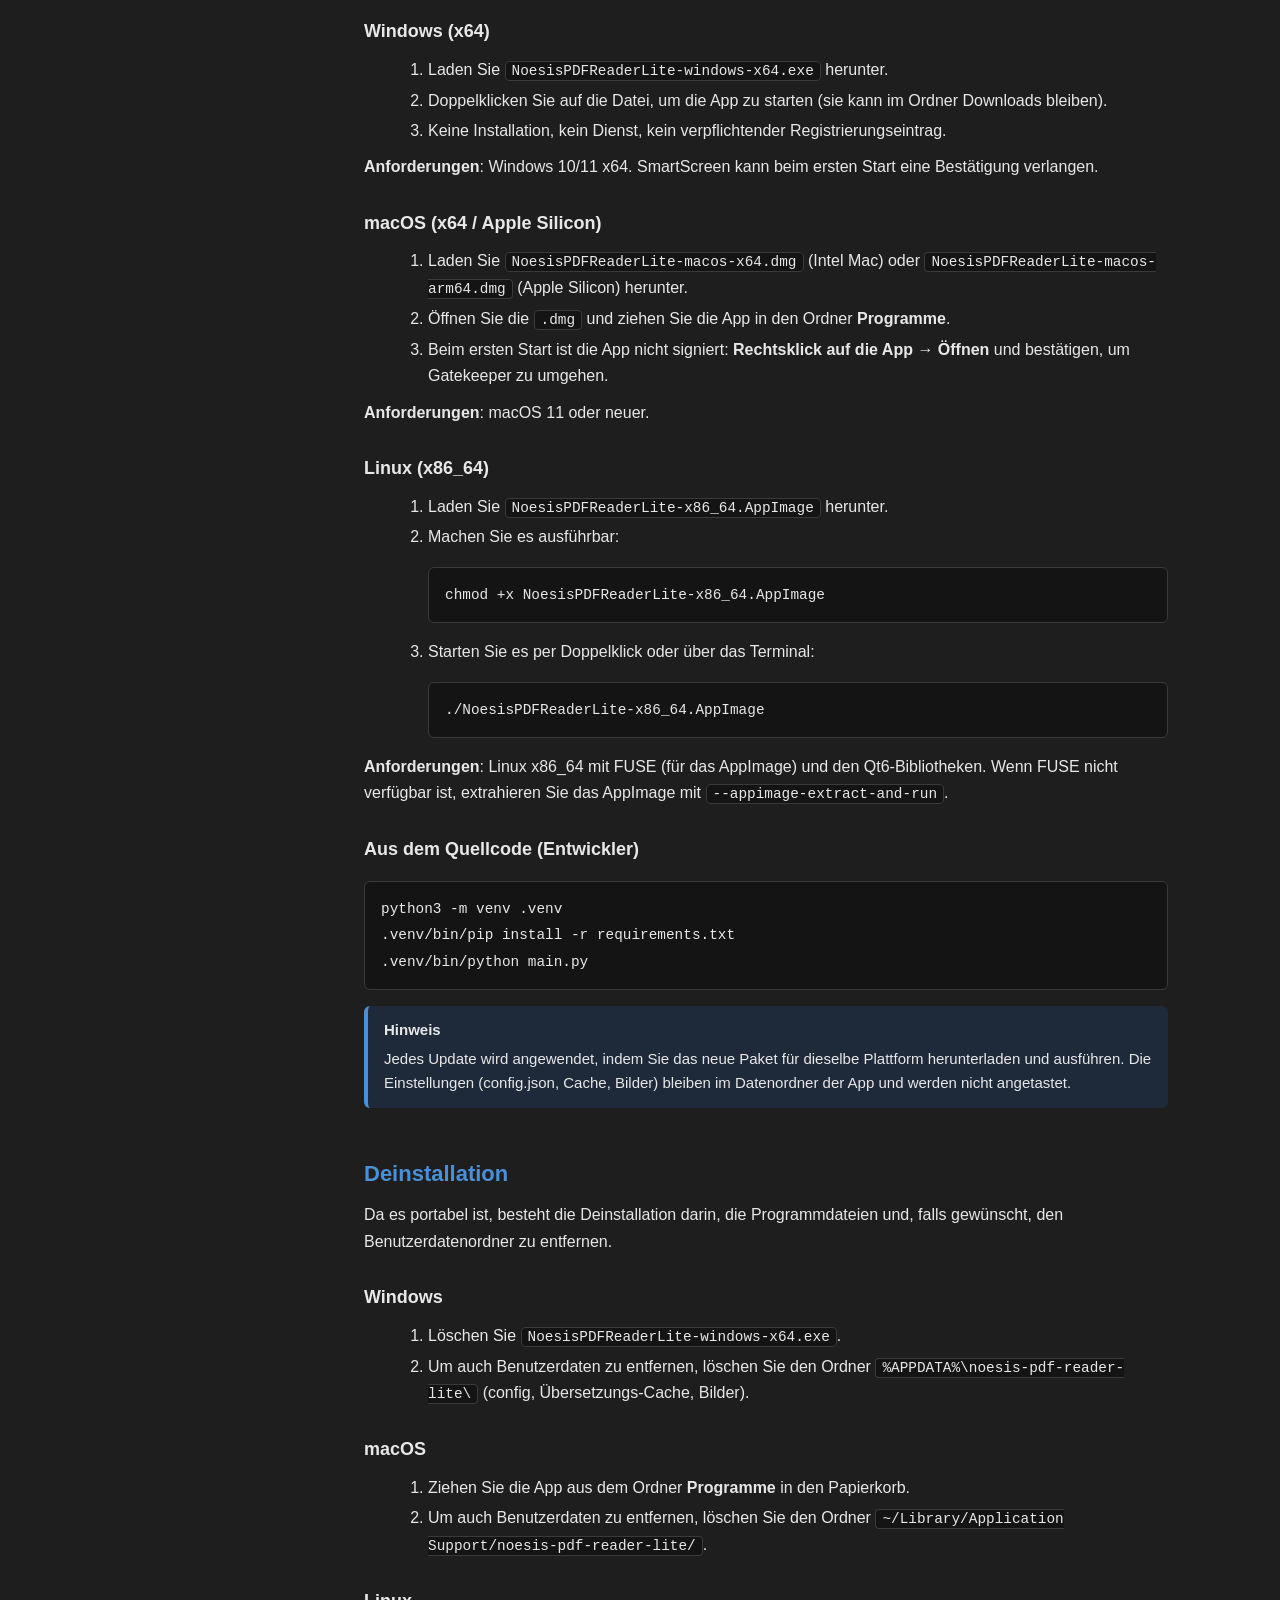
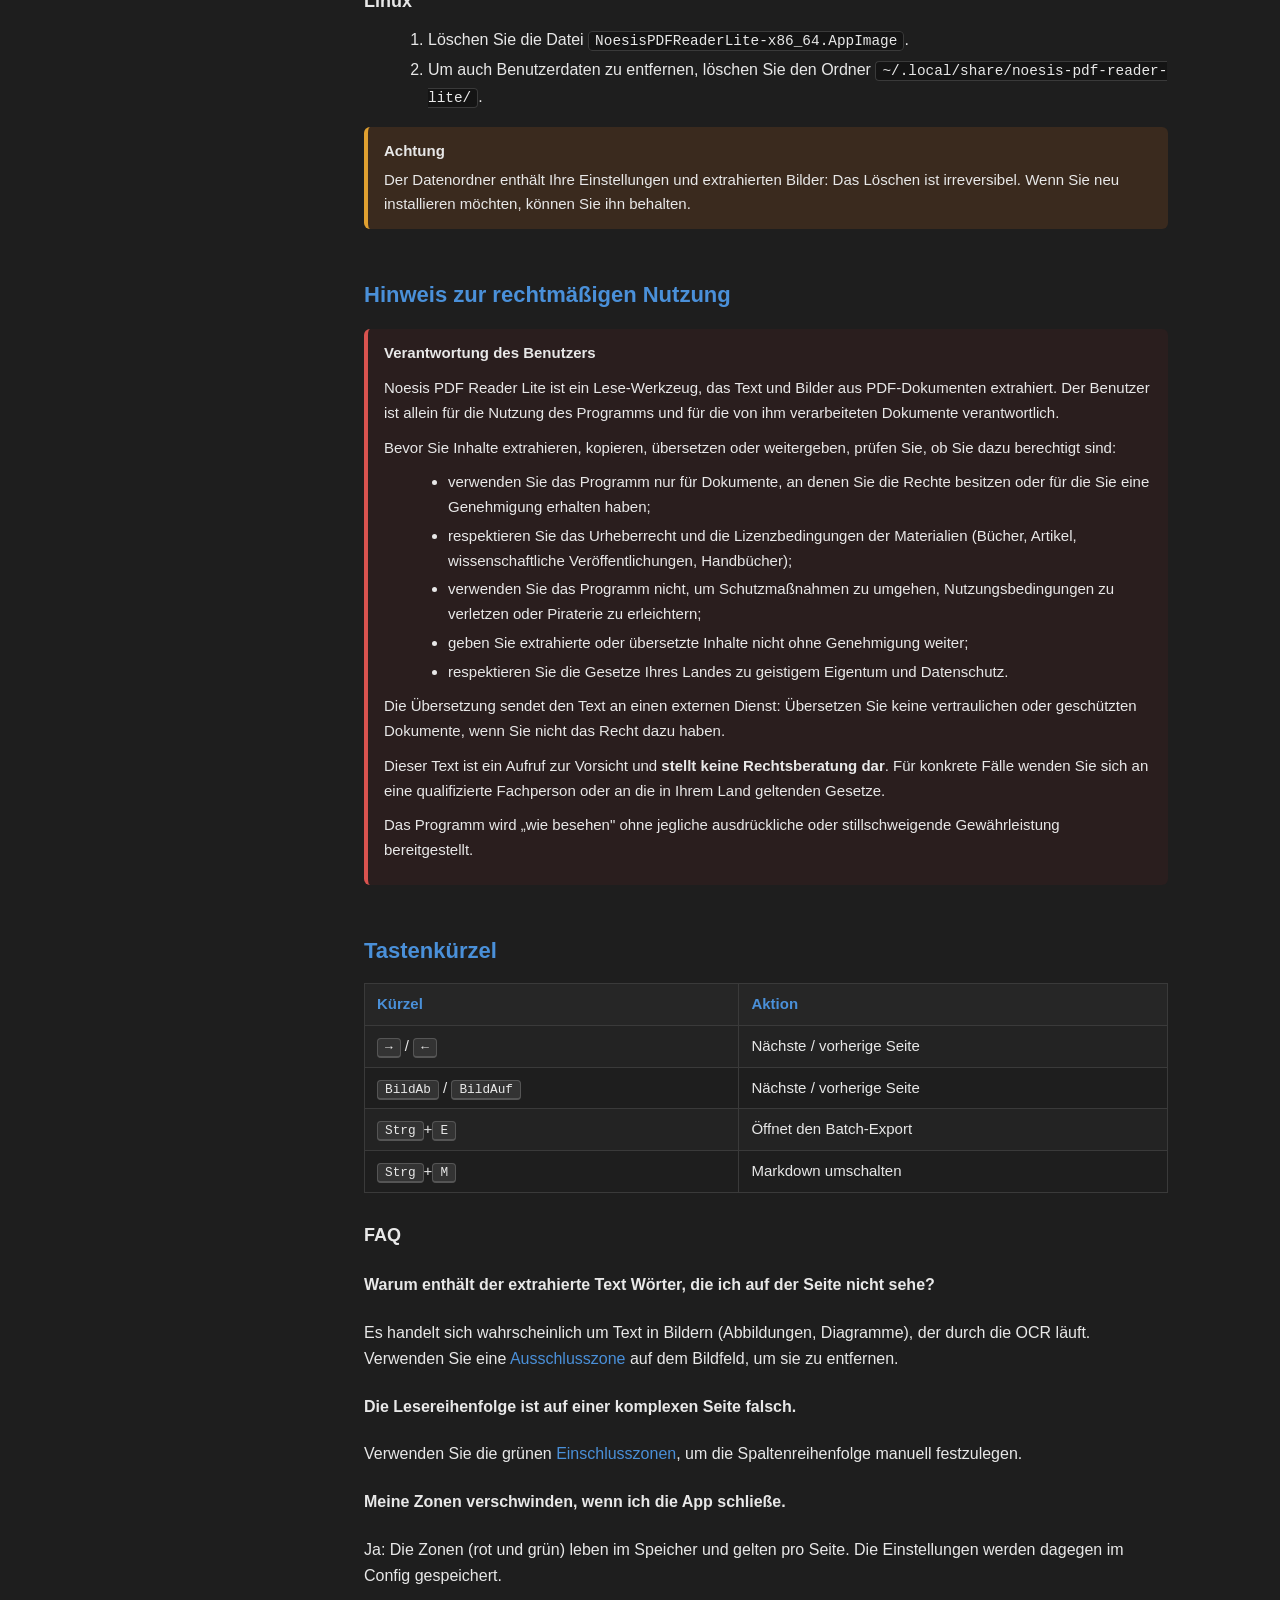
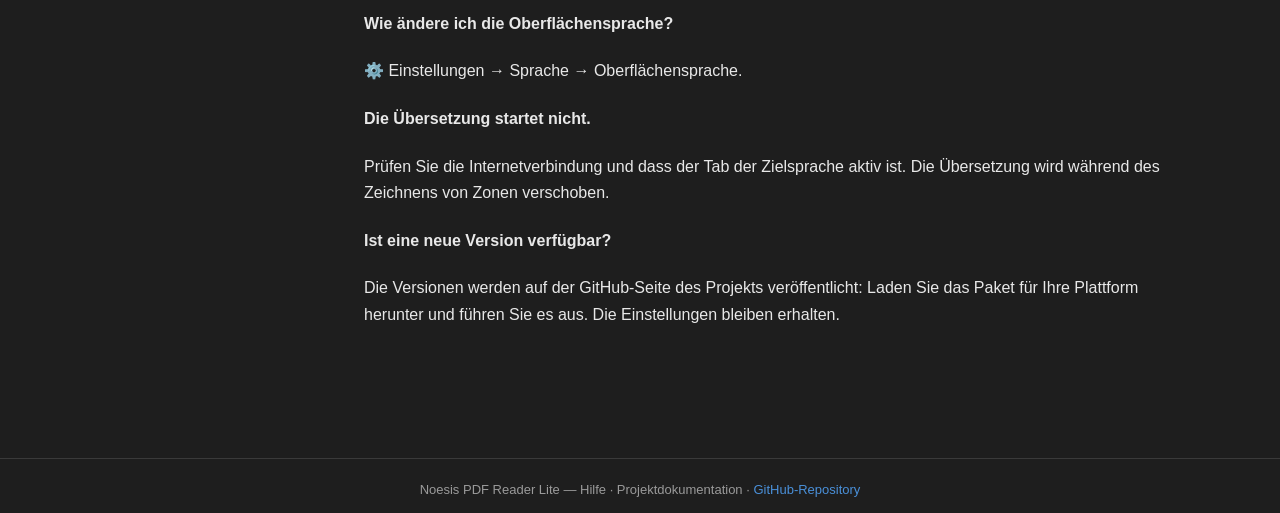
==== commit 1c0987f6: "feat(ui): pannello Azioni+Typo nelle finestre di testo, Esporta azzurro, radio in toolbar - Finestre" ====
--- a/docs/help/de/index.html
+++ b/docs/help/de/index.html
@@ -134,9 +134,9 @@
         <tr><th>Element</th><th>Funktion</th></tr>
         <tr><td>📂 PDF öffnen</td><td>Öffnet ein PDF-Dokument</td></tr>
         <tr><td>📑 Inhaltsverzeichnis</td><td>Zeigt/verbirgt das Inhaltsverzeichnis (TOC) links (gleich nach <em>Öffnen</em>)</td></tr>
-        <tr><td>💾 Exportieren</td><td>Exportiert eine Gruppe von Seiten (Batch); <kbd>Strg</kbd>+<kbd>E</kbd></td></tr>
         <tr><td>◀ / ▶ + S.-Nr.</td><td>Navigation zwischen den Seiten (kompakte Kapsel)</td></tr>
-        <tr><td>📝 MD ✓</td><td>Schaltet das Markdown-Rendering des Textes um</td></tr>
+        <tr><td>💾 Exportieren</td><td><strong>Hellblau</strong>, am linken Textrand ausgerichtet: exportiert eine Gruppe von Seiten (Batch); <kbd>Strg</kbd>+<kbd>E</kbd></td></tr>
+        <tr><td>Google / Microsoft</td><td>Übersetzungsmaschine (Radio)</td></tr>
         <tr><td>⚙️ Einstellungen</td><td>Sprachen, Theme, Einstellungen und Verhalten</td></tr>
         <tr><td>❓ Hilfe</td><td>Öffnet diese Hilfe im Browser</td></tr>
       </table>
@@ -170,19 +170,17 @@
       </ul>
       <p>Die beiden Text-Tabs (📄 Original und die Übersetzung) sind
       editierbare Fenster: Sie können frei tippen, auswählen, kopieren und
-      einfügen (Ctrl+C / Ctrl+V / Ctrl+X / Ctrl+Z). Jedes Fenster hat seine
-      eigene Mini-Symbolleiste: <strong>A−</strong> / <strong>A+</strong> /
-      <strong>↺</strong> für die Textgröße, <strong>📋</strong> zum Kopieren,
-      <strong>💾</strong>, um den Fenstertext als <code>.md</code> oder
-      <code>.txt</code> zu exportieren (mit Ihren Änderungen, ohne die
-      Kopfzeile), und <strong>🔁</strong>, um die Seite neu zu extrahieren
-      (Original-Tab) oder neu zu übersetzen (Sprach-Tab). Bei aktiviertem
-      Speichern weist ein orangener Punkt <strong>●</strong> neben den
-      Schaltflächen auf Änderungen hin, die noch nicht auf die Festplatte
-      geschrieben wurden. Die beiden Fenster zoomen unabhängig voneinander.
-      Nach einer Bearbeitung wird der Text als Klartext angezeigt und die
-      Änderungen werden pro Seite gespeichert (Datenspeicherordner der App)
-      und erscheinen beim erneuten Öffnen des Dokuments wieder.</p>
+      einfügen (Ctrl+C / Ctrl+V / Ctrl+X / Ctrl+Z). Jedes Fenster hat zwei
+      <strong>schwebende</strong> Schaltflächen: <strong>🔧 Aktionen</strong>
+      (oben rechts) öffnet eine Icon-Kapsel mit Kopieren, Exportieren,
+      Neu-extrahieren/Übersetzen und der CTA <em>Übersetzen</em> /
+      <em>Nächste übersetzen</em>, die <strong>blinkt</strong>;
+      <strong>T Typo</strong> (oben links) öffnet Textgröße
+      (<strong>A− · n pt · A+ · ↺</strong>), Schriftart
+      (<strong>Sans · Serif · Mono</strong>) und den Schalter <strong>📝 MD</strong>
+      (Markdown-Rendering / Klartext). Bei aktiviertem Speichern bleiben
+      Änderungen, die noch nicht auf die Festplatte geschrieben wurden, pro
+      Seite erhalten und erscheinen beim erneuten Öffnen wieder.</p>
 
       <h3>Statusleiste</h3>
       <p>Unten zeigt sie die aktuelle Seite, das Dokument und die
@@ -232,8 +230,9 @@
 
       <h3>Markdown-Rendering</h3>
       <p>Der Text wird als gerendertes Markdown angezeigt (einschließlich
-      Tabellen und Formatierung). Mit <strong>📝 MD ✓</strong> können Sie zu
-      Klartext wechseln. Tastenkürzel: <kbd>Strg</kbd>+<kbd>M</kbd>.</p>
+      Tabellen und Formatierung). Mit dem Schalter <strong>📝 MD</strong> im
+      Feld <strong>Typo</strong> können Sie zu Klartext wechseln.
+      Tastenkürzel: <kbd>Strg</kbd>+<kbd>M</kbd>.</p>
 
       <div class="note"><strong>Hinweis</strong> Die Extraktion arbeitet mit
         dem <em>Text</em> der Seite. Bilder mit Text im Inneren können
@@ -425,8 +424,9 @@
           geht zur nächsten Seite und übersetzt sie.</li>
       </ul>
       <p>Die übrigen lokalen Aktionen (kopieren, exportieren, neu
-      extrahieren/übersetzen) sind in der Mini-Symbolleiste über dem Text; der
-      Batch-Export ist in der Schaltfläche <strong>💾 Exportieren</strong> oben.</p>
+      extrahieren/übersetzen) sind im Feld <strong>🔧 Aktionen</strong> des
+      Textfensters; der Batch-Export ist in der Schaltfläche
+      <strong>💾 Exportieren</strong> oben (hellblau).</p>
 
       <h2 id="reader">Integrierter Reader</h2>
       <p>Über die Schaltfläche <strong>📖 Reader</strong> (linker Rand des
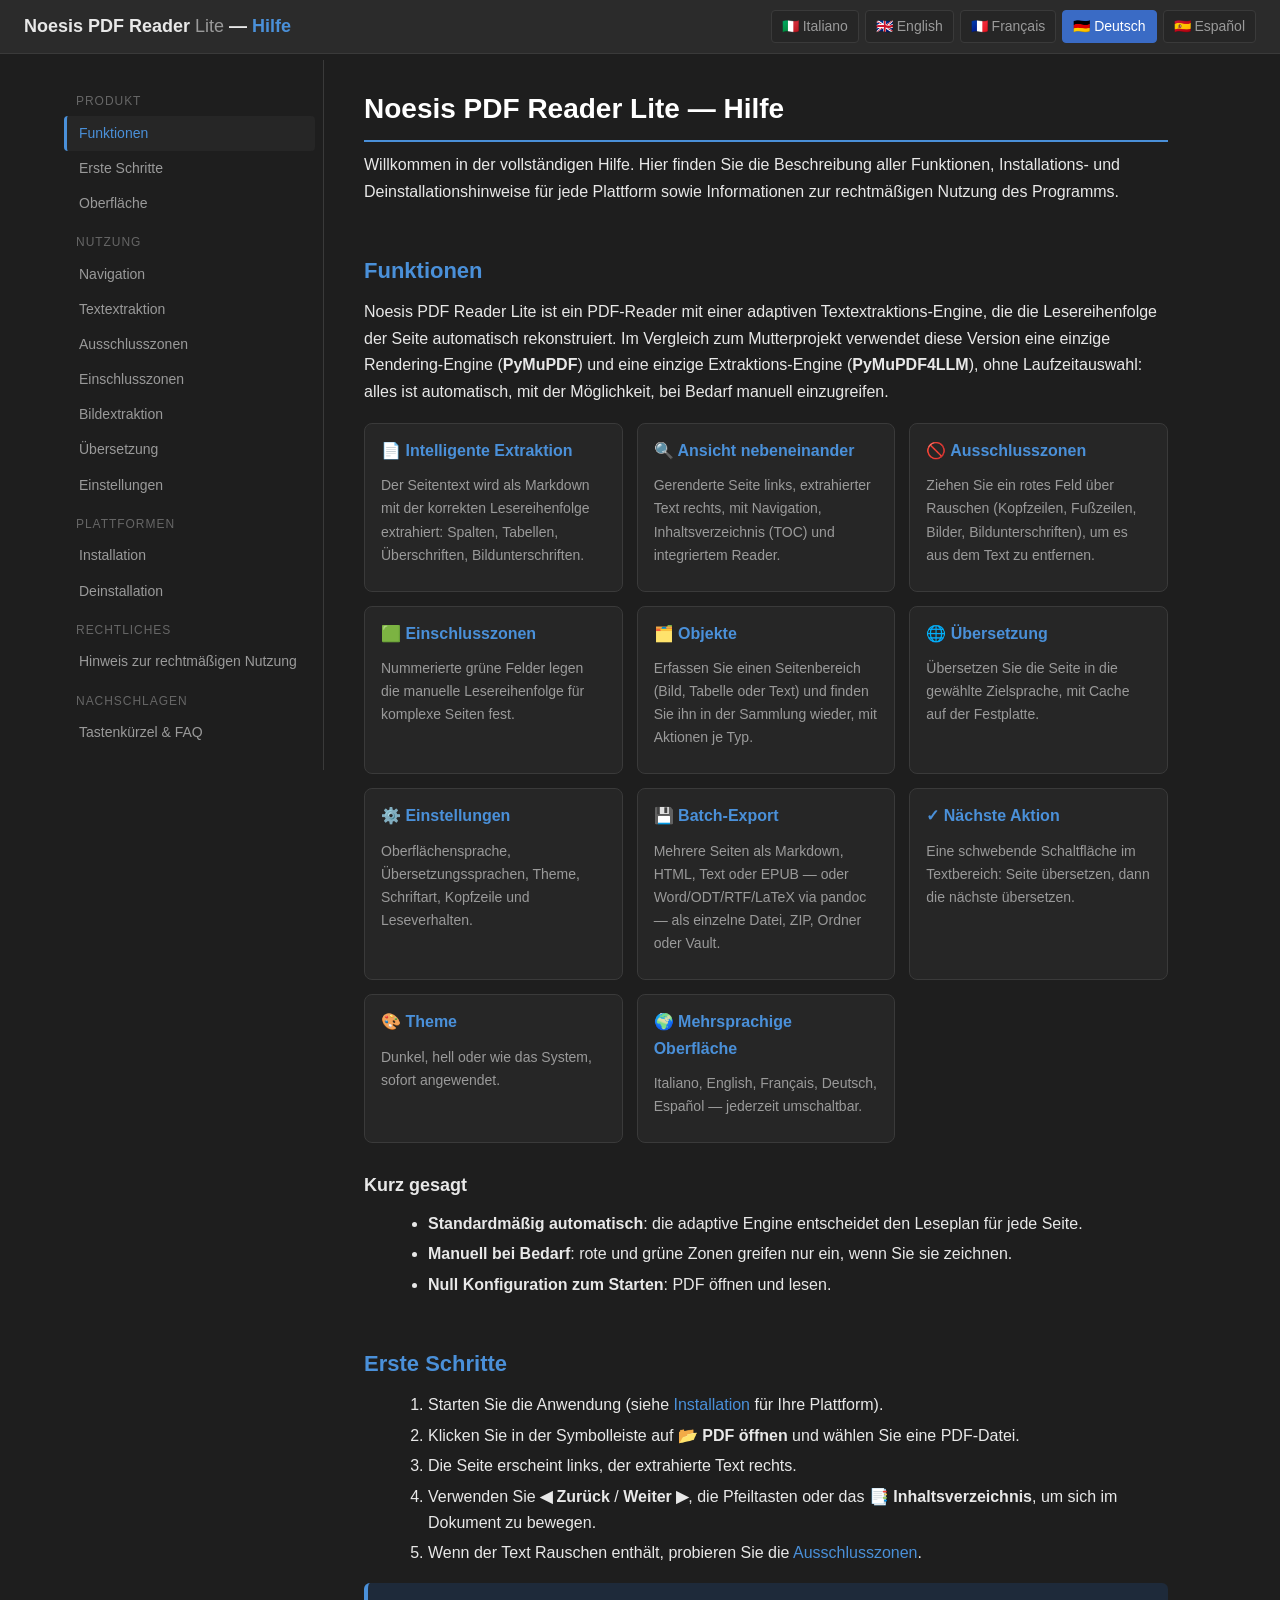
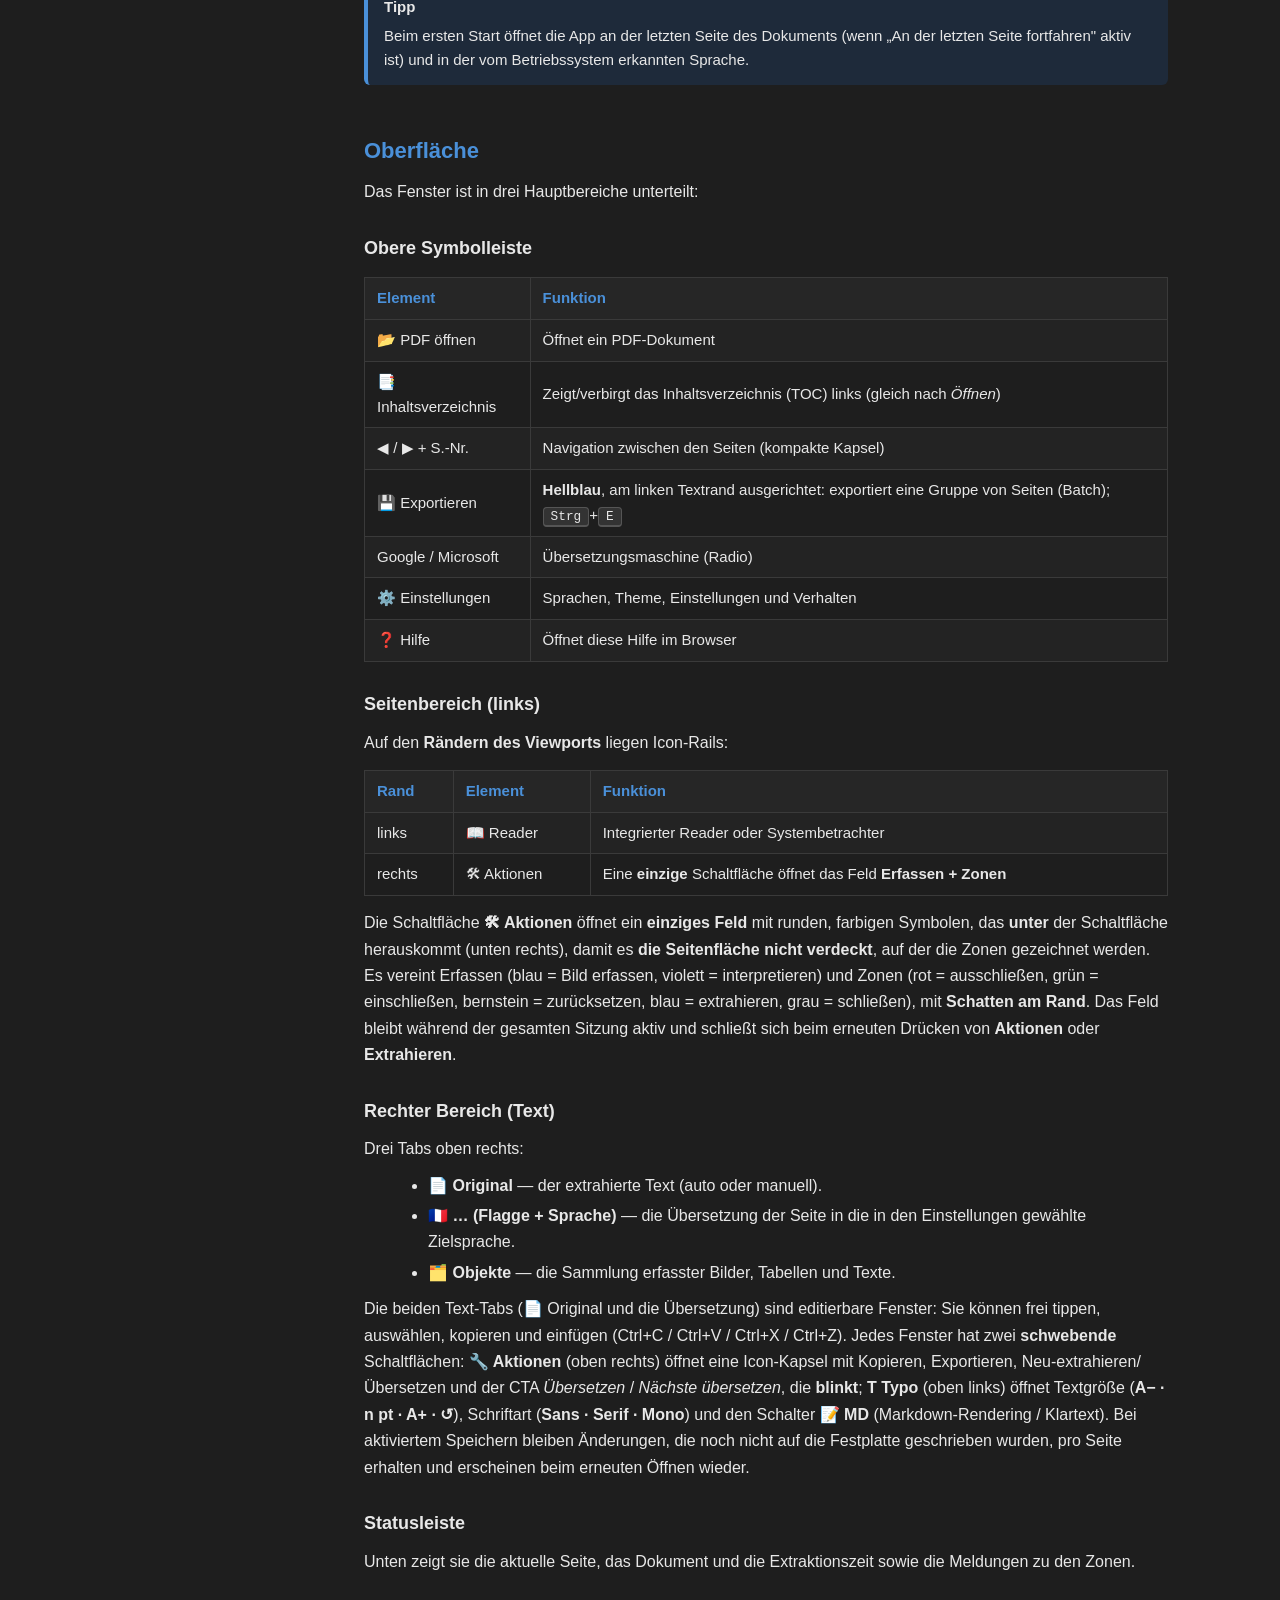
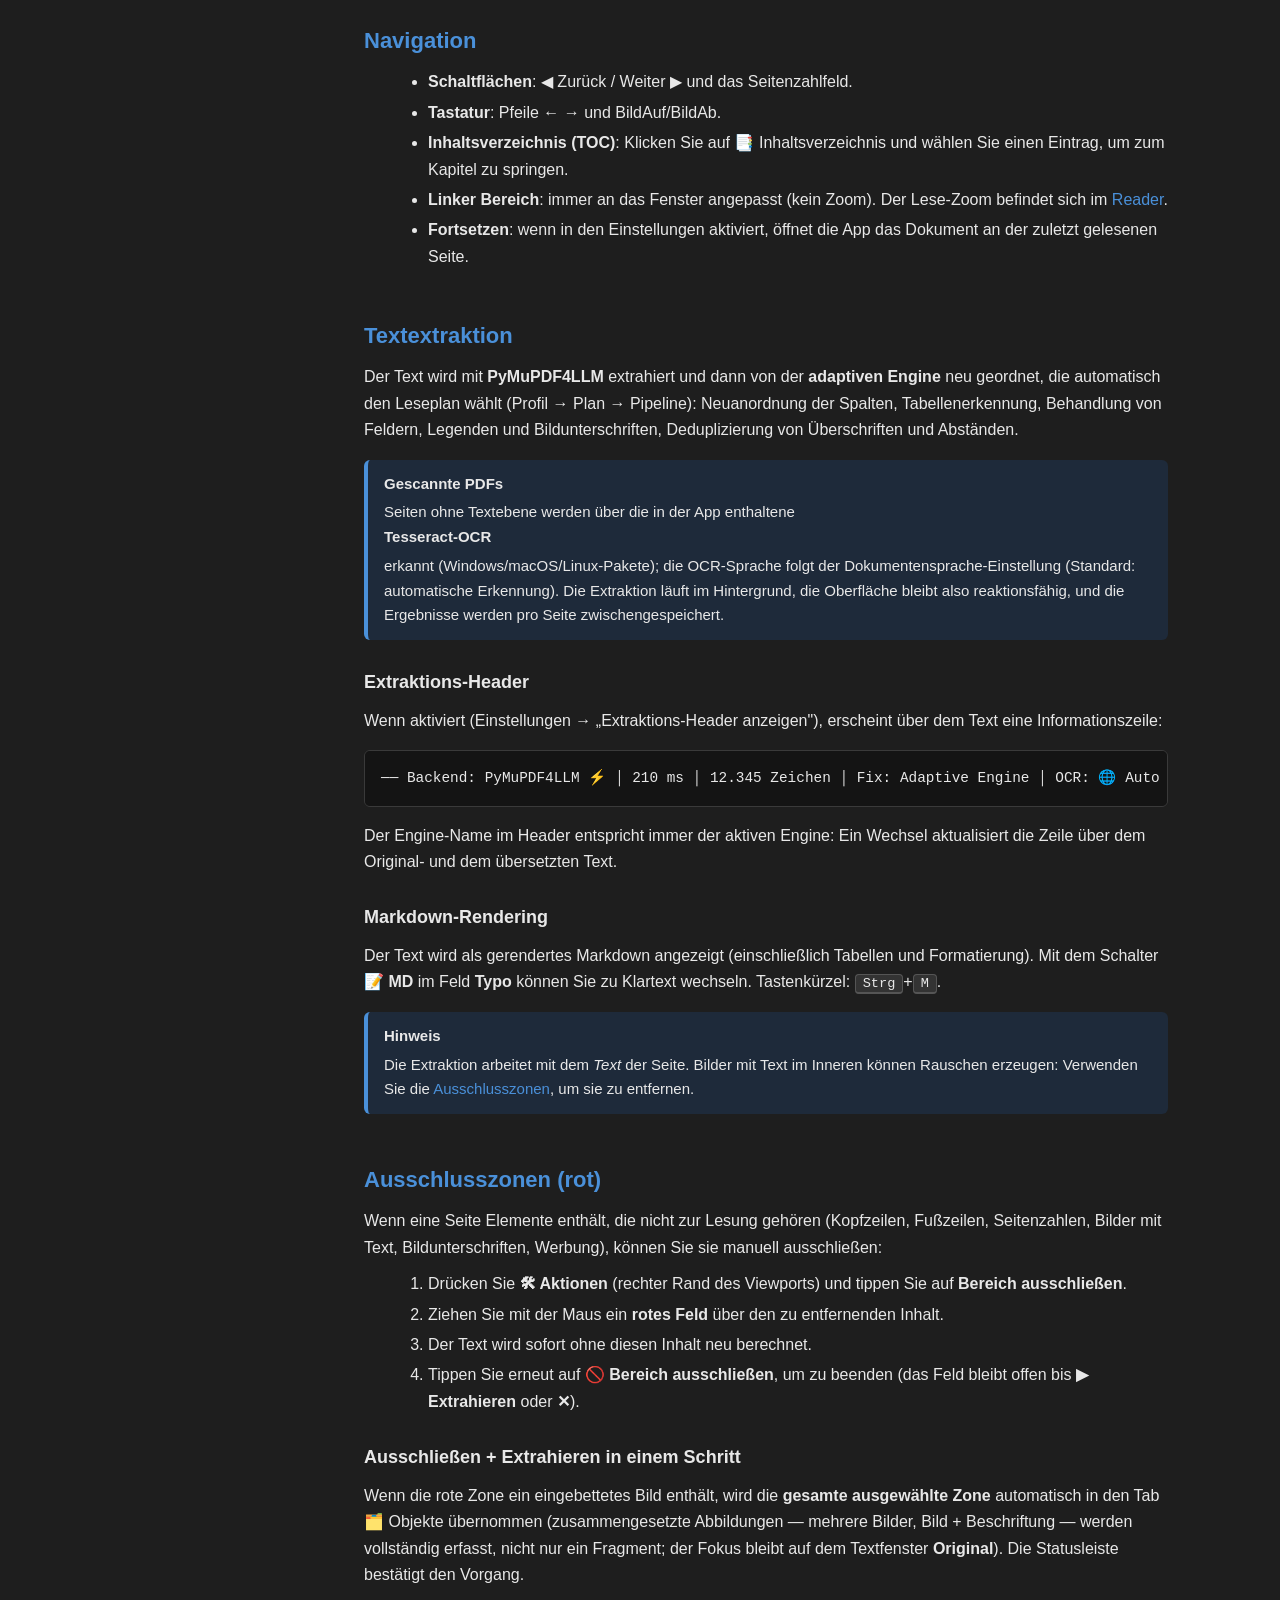
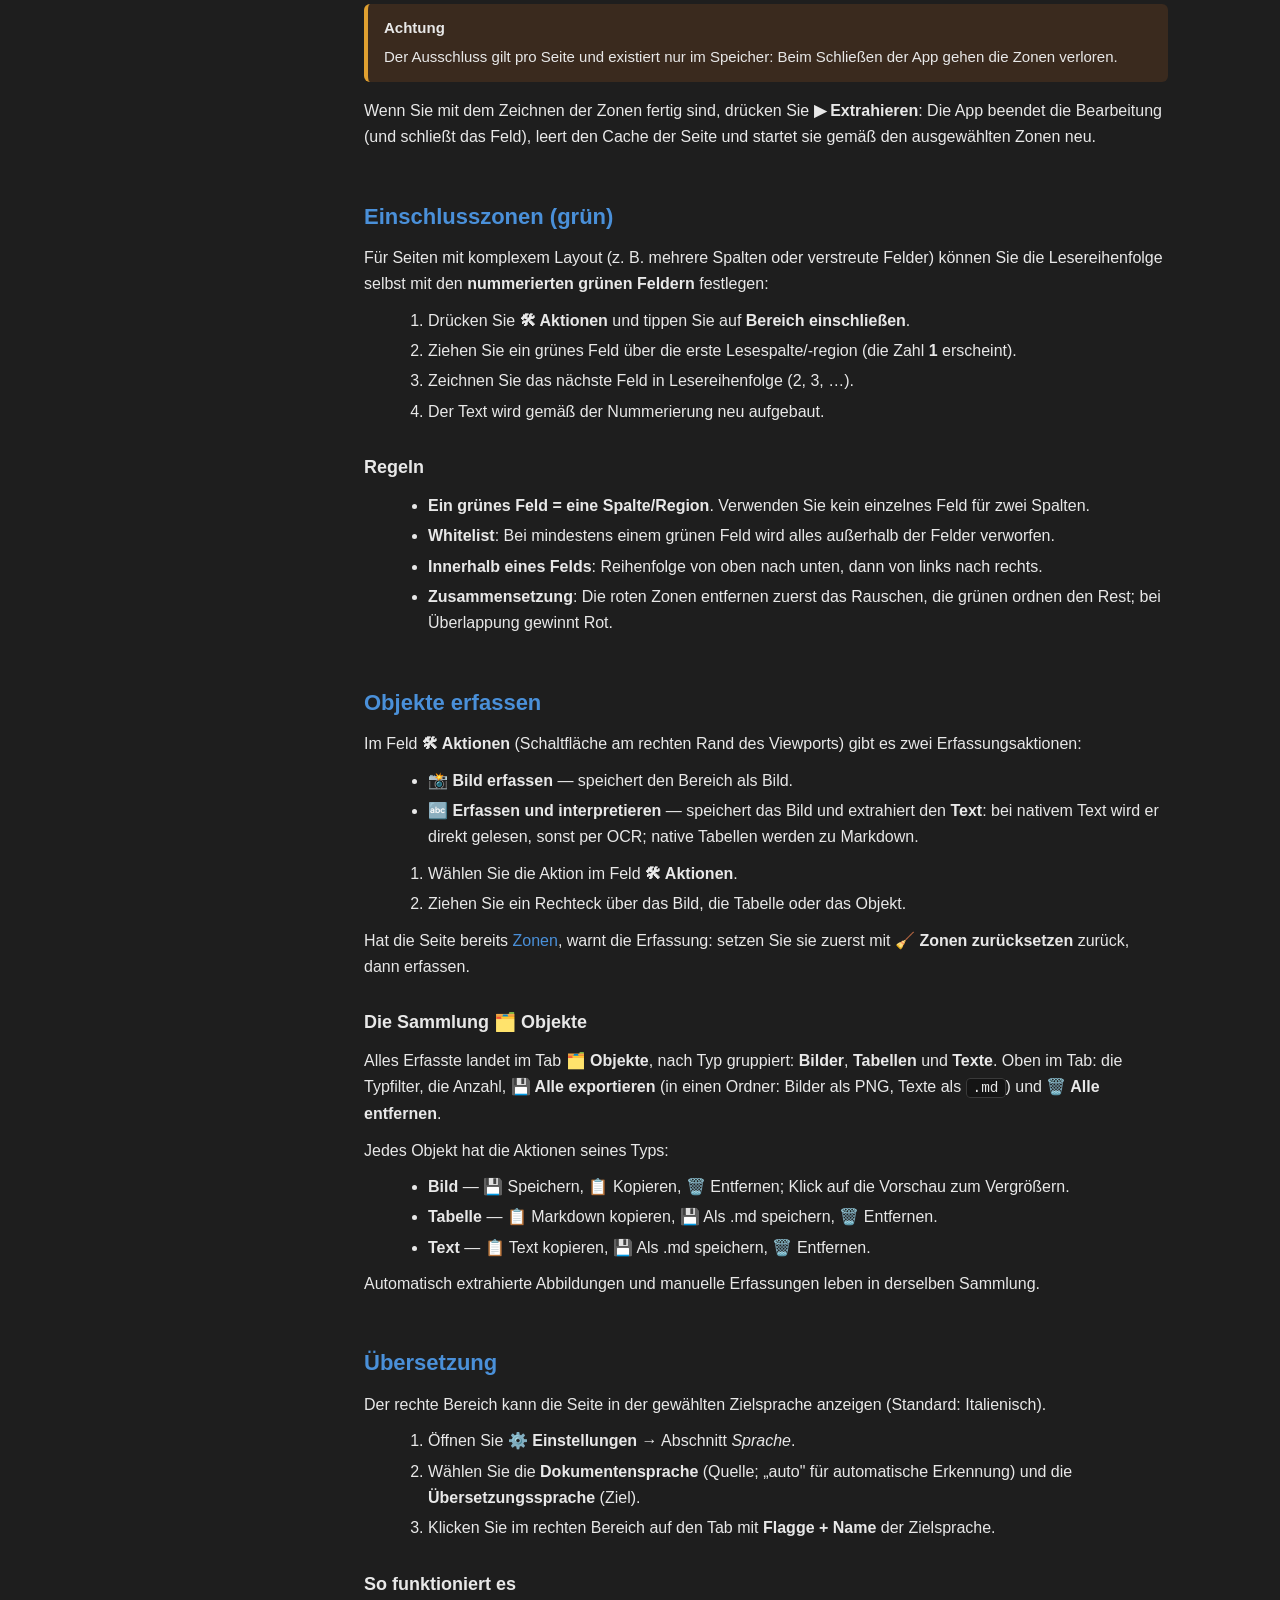
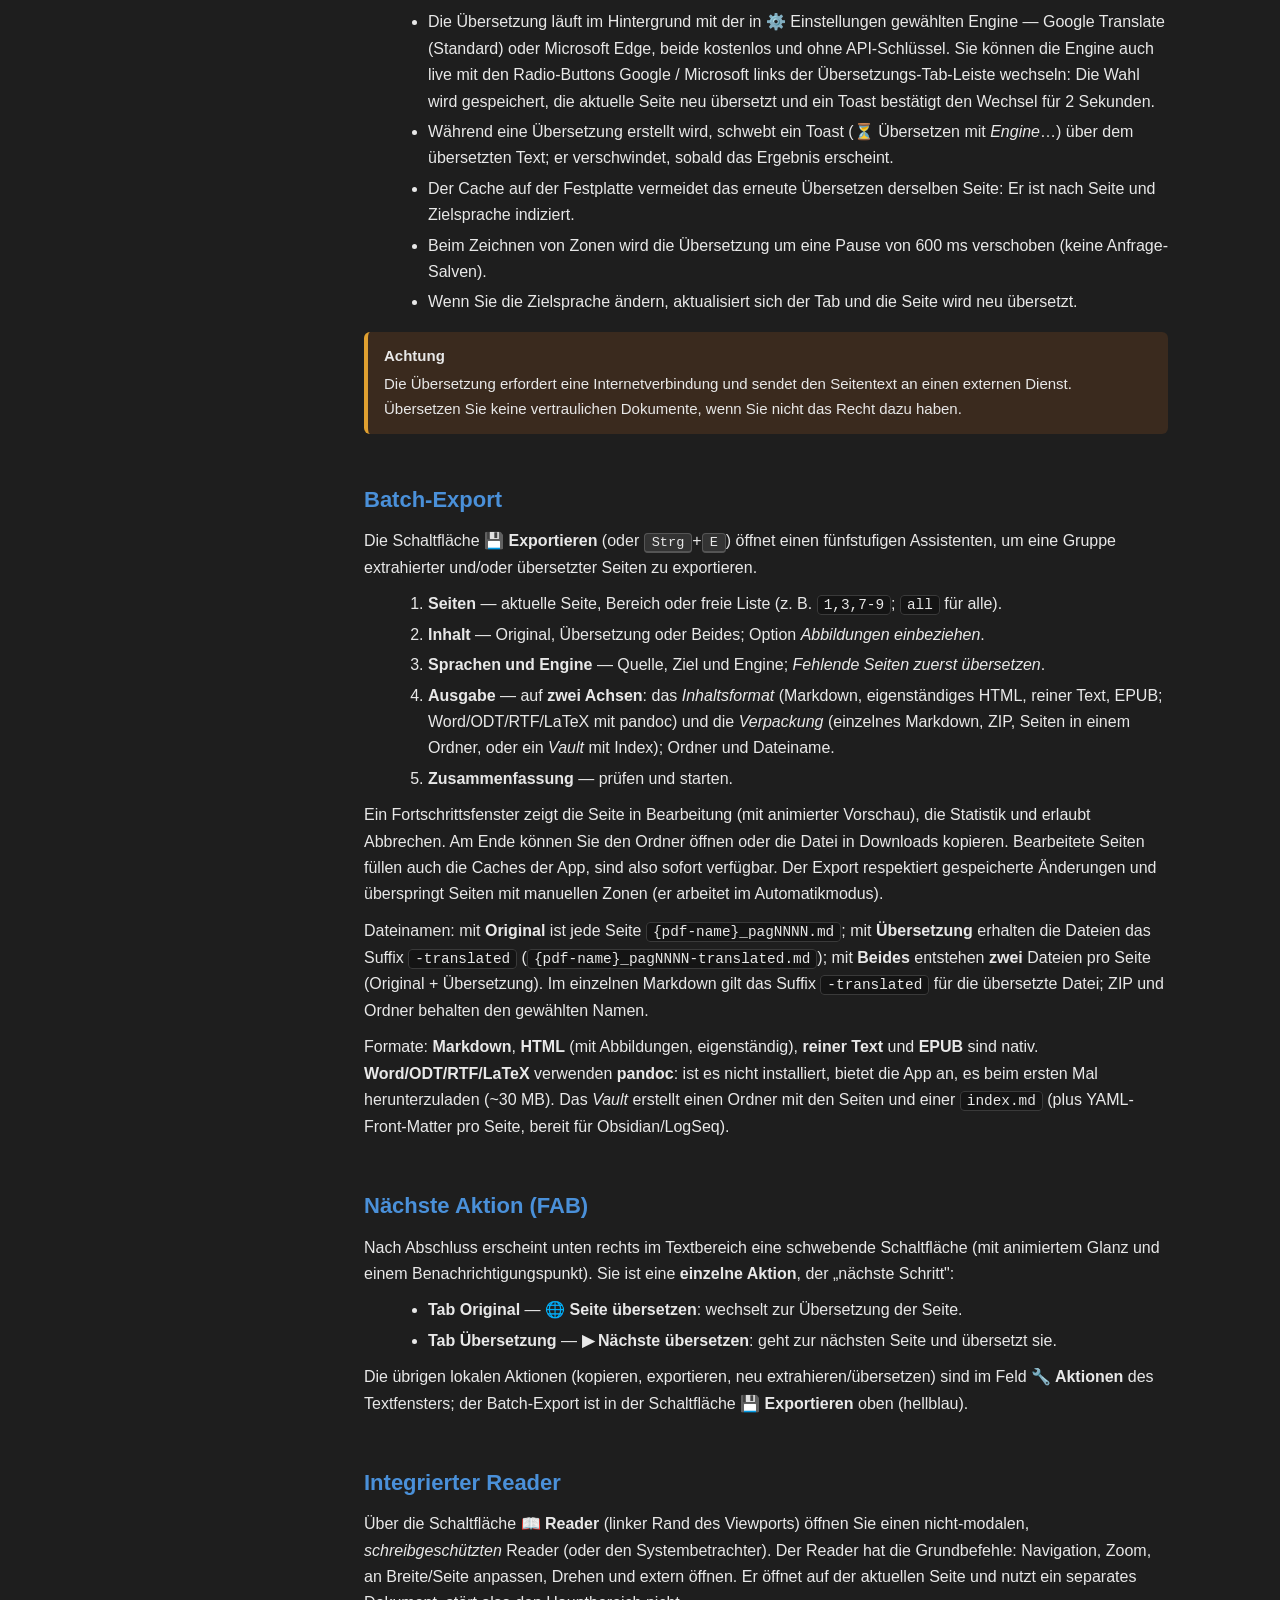
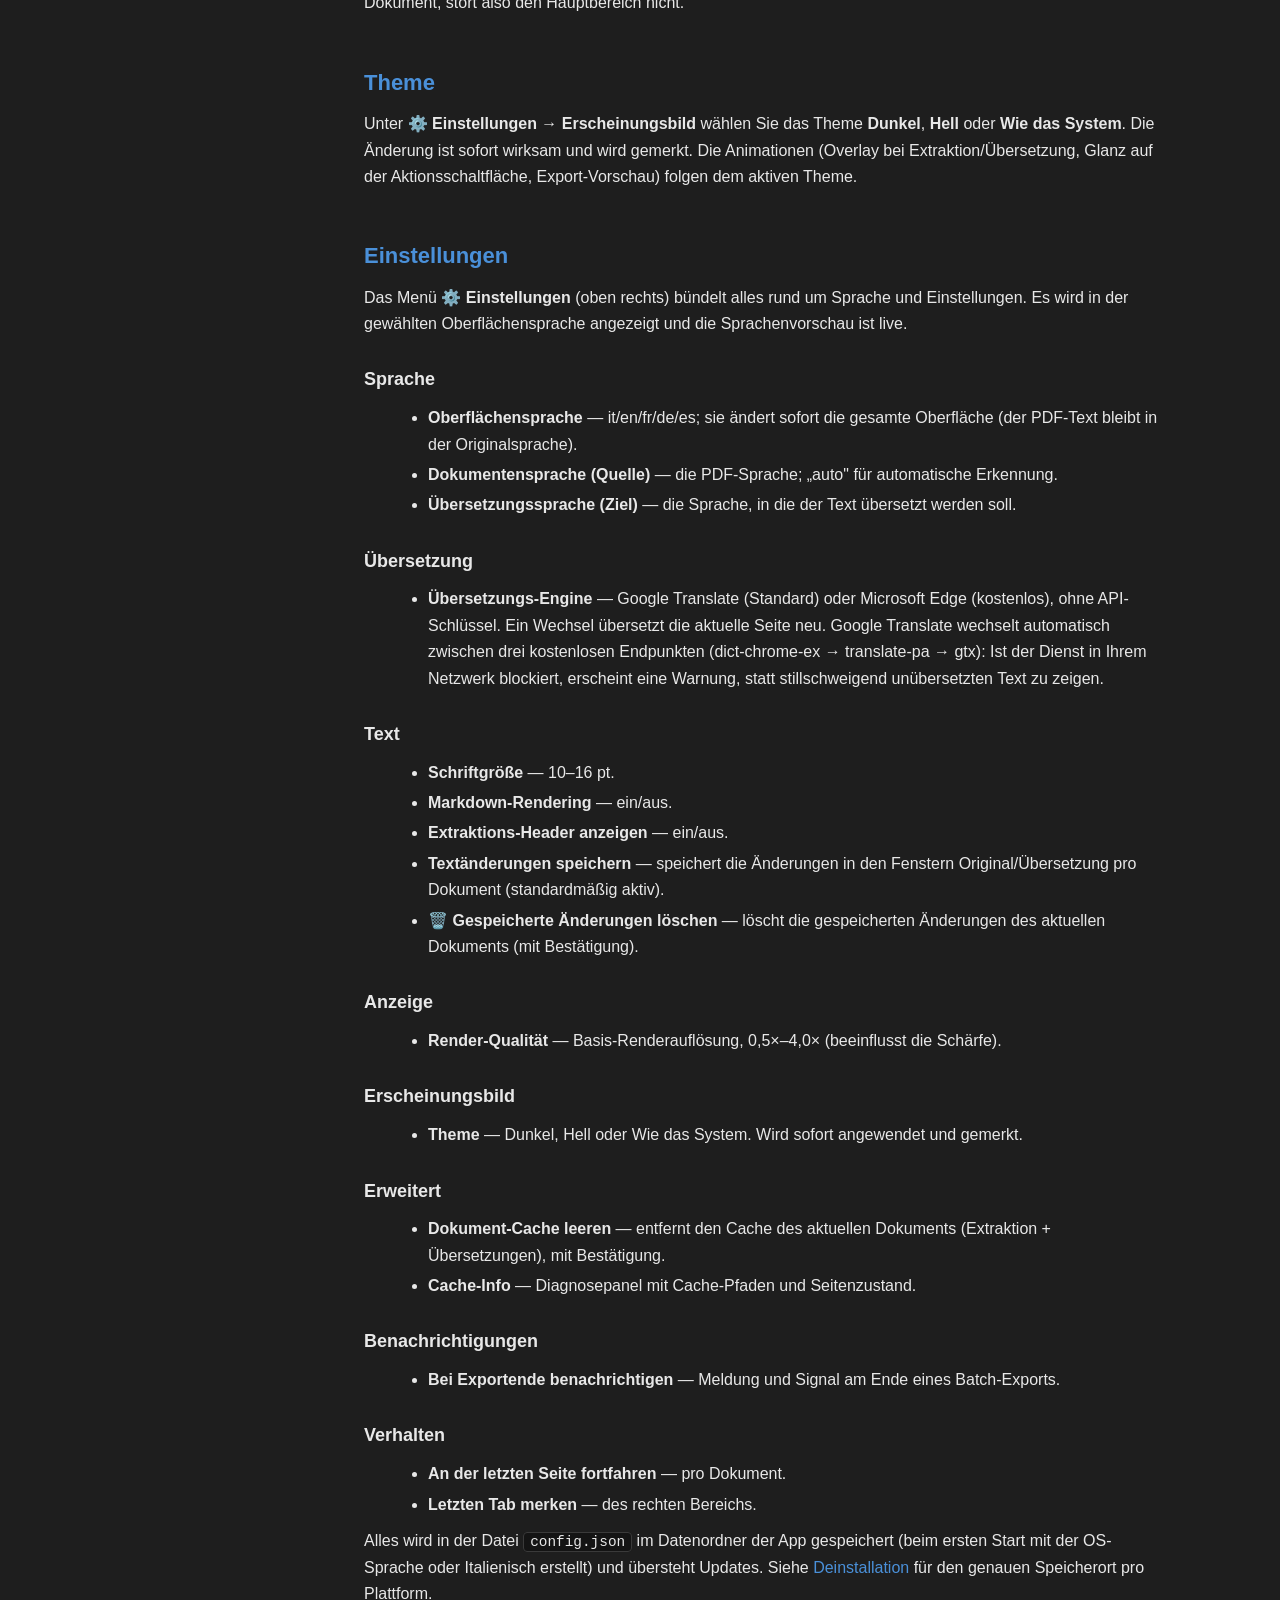
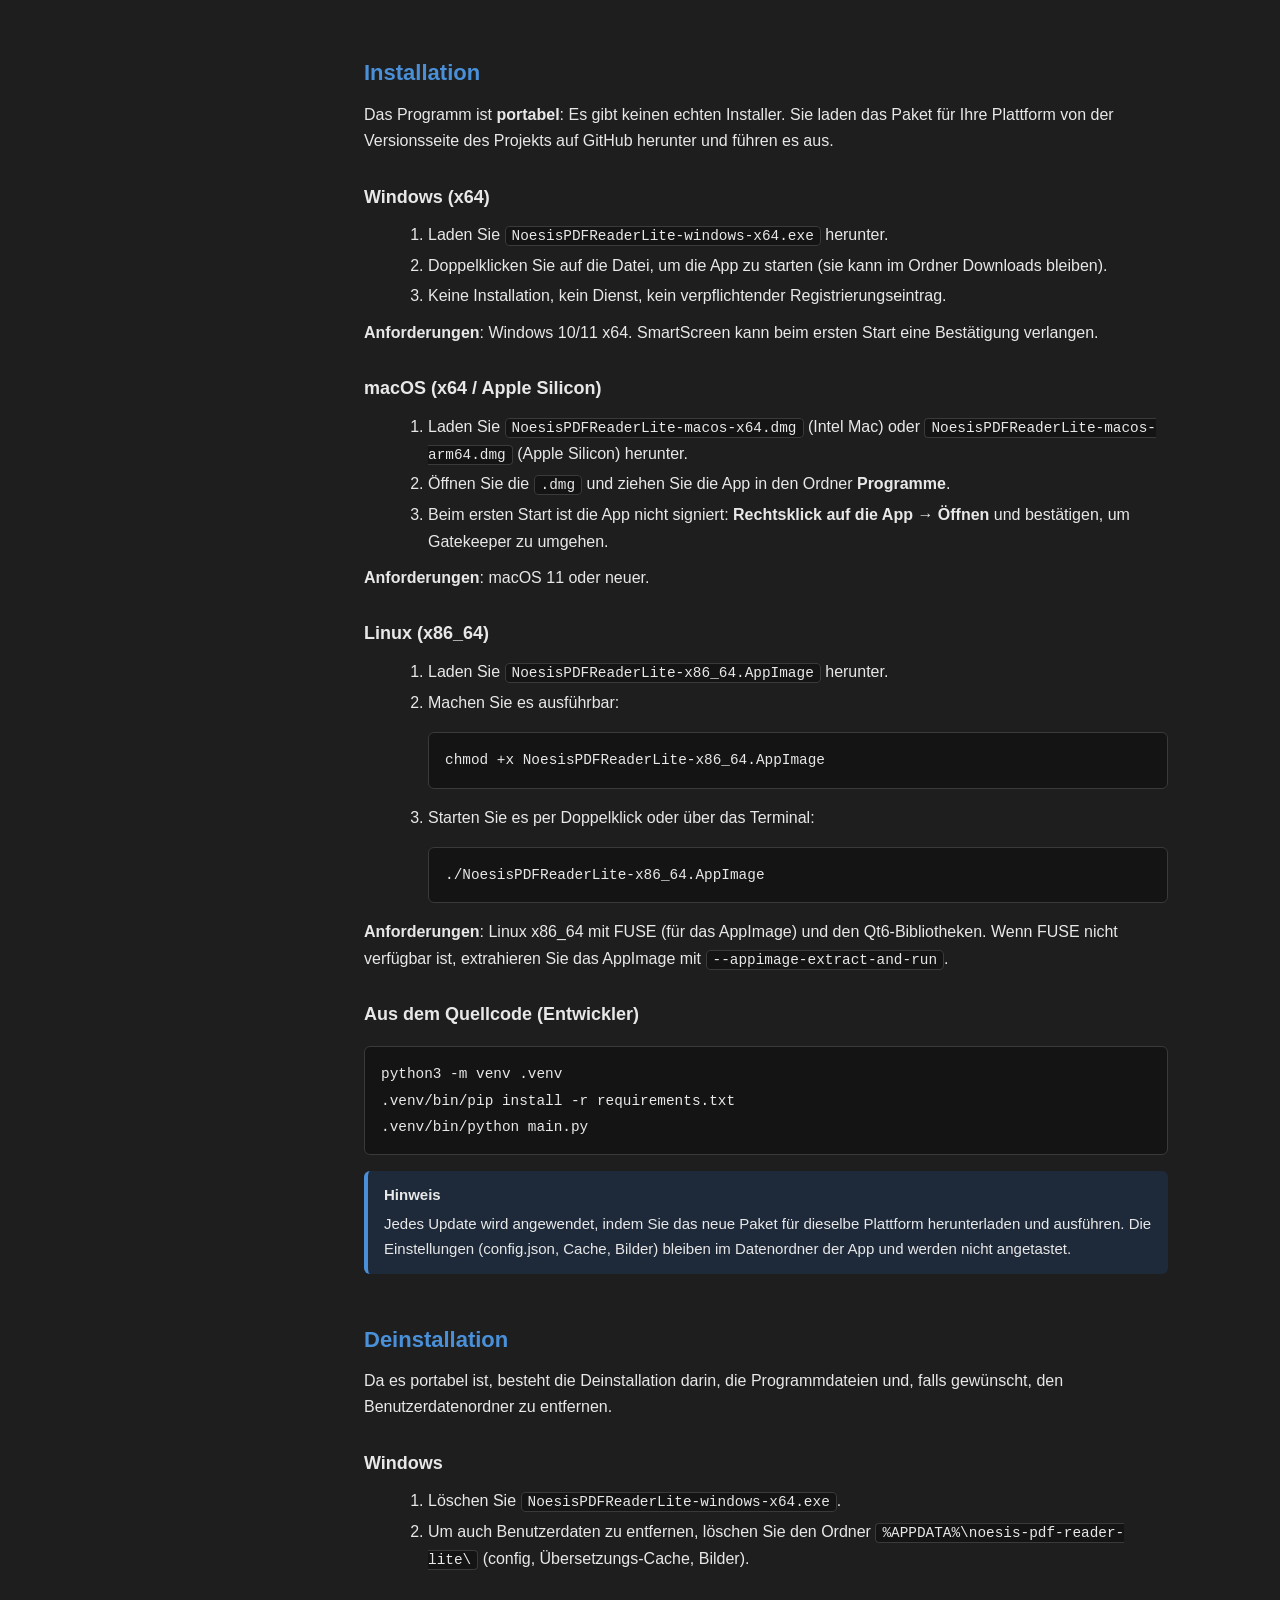
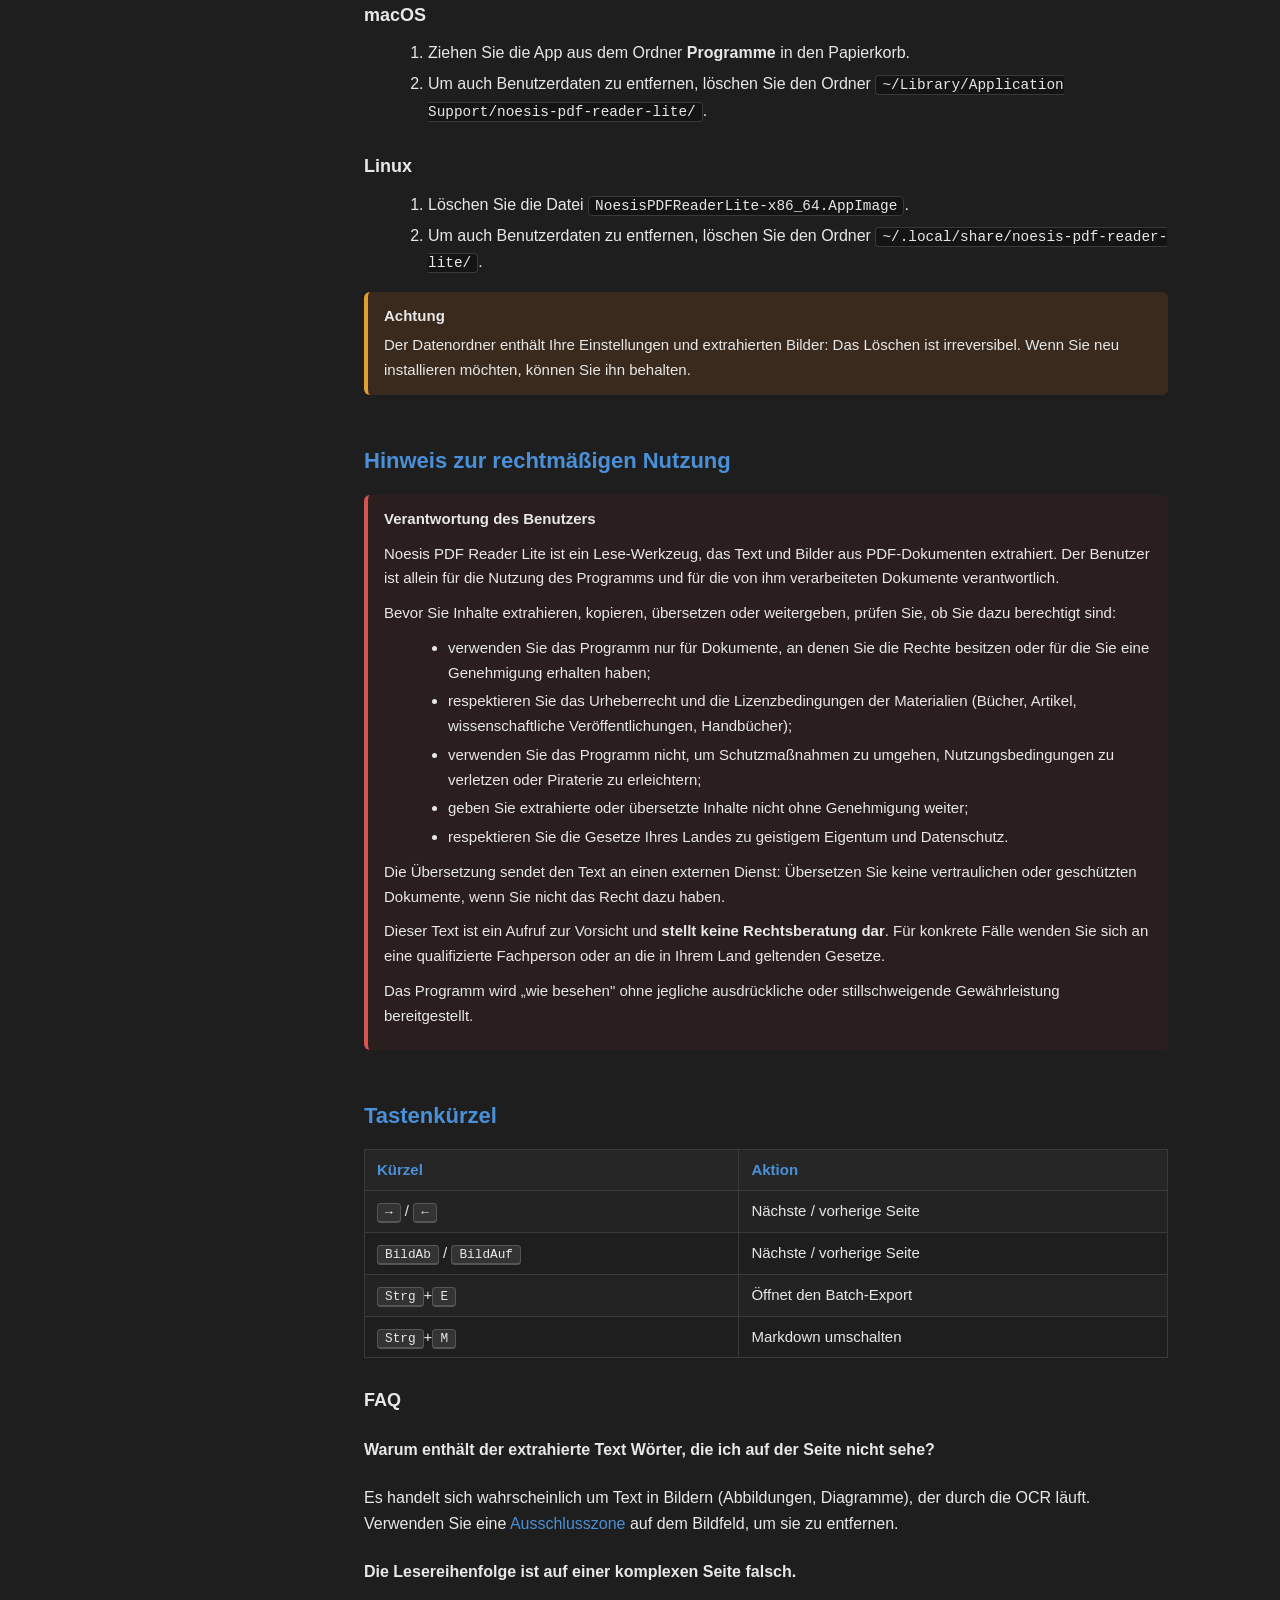
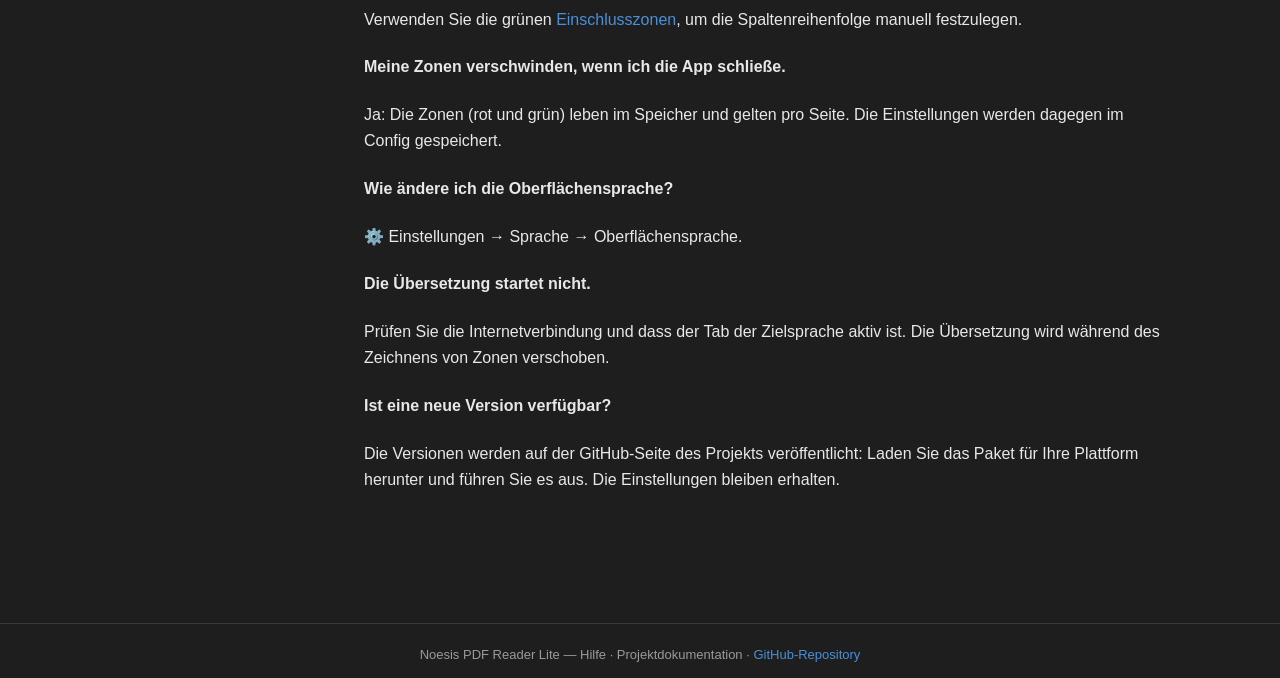
==== commit 22d2d80e: "docs(help): export batch su due assi + formati contenuto e pandoc runtime Aggiornata la guida in-app" ====
--- a/docs/help/de/index.html
+++ b/docs/help/de/index.html
@@ -81,9 +81,9 @@
         <div class="card"><h4>⚙️ Einstellungen</h4><p>Oberflächensprache,
           Übersetzungssprachen, Theme, Schriftart, Kopfzeile und
           Leseverhalten.</p></div>
-        <div class="card"><h4>💾 Batch-Export</h4><p>Mehrere
-          extrahierte/übersetzte Seiten als ein Markdown, ZIP oder Ordner
-          exportieren.</p></div>
+        <div class="card"><h4>💾 Batch-Export</h4><p>Mehrere Seiten als
+          Markdown, HTML, Text oder EPUB — oder Word/ODT/RTF/LaTeX via pandoc —
+          als einzelne Datei, ZIP, Ordner oder Vault.</p></div>
         <div class="card"><h4>✓ Nächste Aktion</h4><p>Eine schwebende
           Schaltfläche im Textbereich: Seite übersetzen, dann die nächste
           übersetzen.</p></div>
@@ -393,9 +393,11 @@
           <em>Abbildungen einbeziehen</em>.</li>
         <li><strong>Sprachen und Engine</strong> — Quelle, Ziel und Engine;
           <em>Fehlende Seiten zuerst übersetzen</em>.</li>
-        <li><strong>Ausgabe</strong> — ein einziges Markdown, einzelne Seiten in
-          einer ZIP, oder einzelne Seiten in einem Ordner; Ordner und
-          Dateiname.</li>
+        <li><strong>Ausgabe</strong> — auf <strong>zwei Achsen</strong>: das
+          <em>Inhaltsformat</em> (Markdown, eigenständiges HTML, reiner Text,
+          EPUB; Word/ODT/RTF/LaTeX mit pandoc) und die <em>Verpackung</em>
+          (einzelnes Markdown, ZIP, Seiten in einem Ordner, oder ein
+          <em>Vault</em> mit Index); Ordner und Dateiname.</li>
         <li><strong>Zusammenfassung</strong> — prüfen und starten.</li>
       </ol>
       <p>Ein Fortschrittsfenster zeigt die Seite in Bearbeitung (mit animierter
@@ -412,6 +414,14 @@
       (Original + Übersetzung). Im einzelnen Markdown gilt das Suffix
       <code>-translated</code> für die übersetzte Datei; ZIP und Ordner behalten
       den gewählten Namen.</p>
+      <p>Formate: <strong>Markdown</strong>, <strong>HTML</strong> (mit
+      Abbildungen, eigenständig), <strong>reiner Text</strong> und
+      <strong>EPUB</strong> sind nativ. <strong>Word/ODT/RTF/LaTeX</strong>
+      verwenden <strong>pandoc</strong>: ist es nicht installiert, bietet die
+      App an, es beim ersten Mal herunterzuladen (~30&nbsp;MB). Das
+      <em>Vault</em> erstellt einen Ordner mit den Seiten und einer
+      <code>index.md</code> (plus YAML-Front-Matter pro Seite, bereit für
+      Obsidian/LogSeq).</p>
 
       <h2 id="page-actions">Nächste Aktion (FAB)</h2>
       <p>Nach Abschluss erscheint unten rechts im Textbereich eine schwebende
